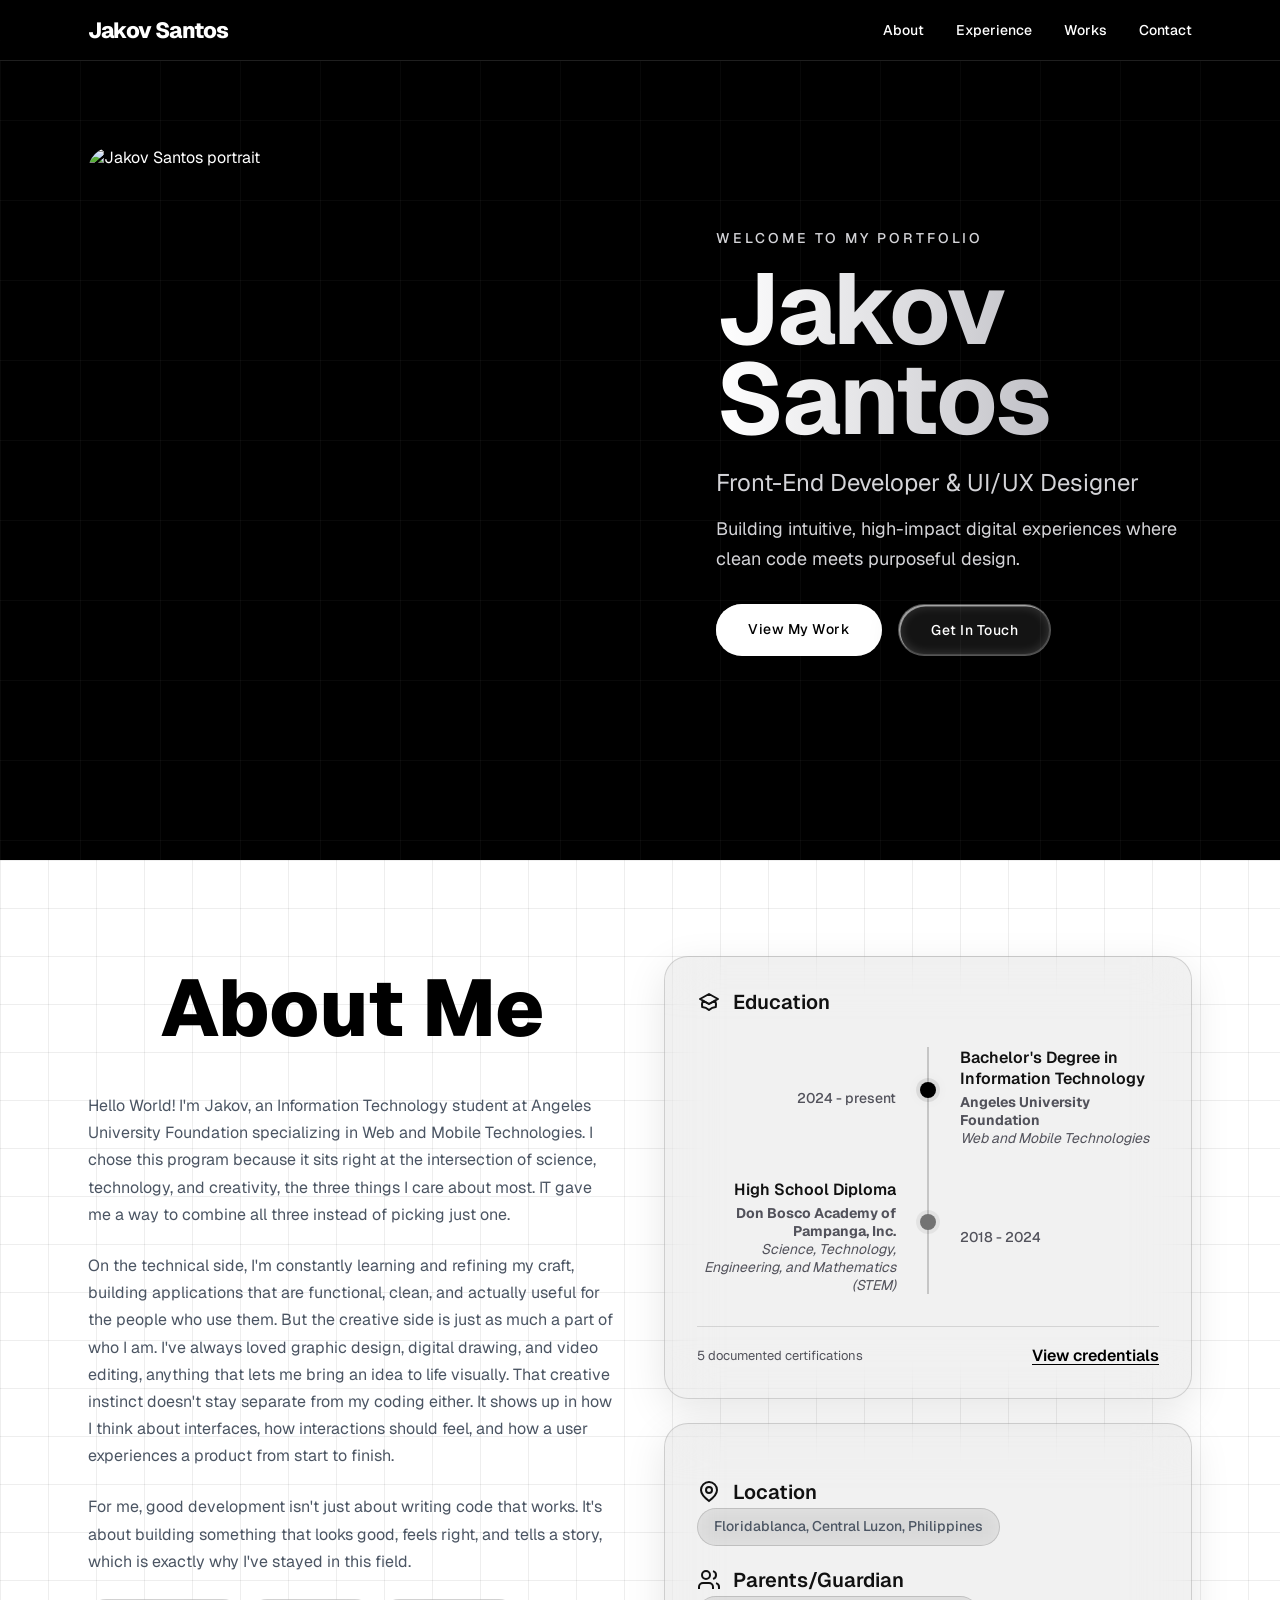
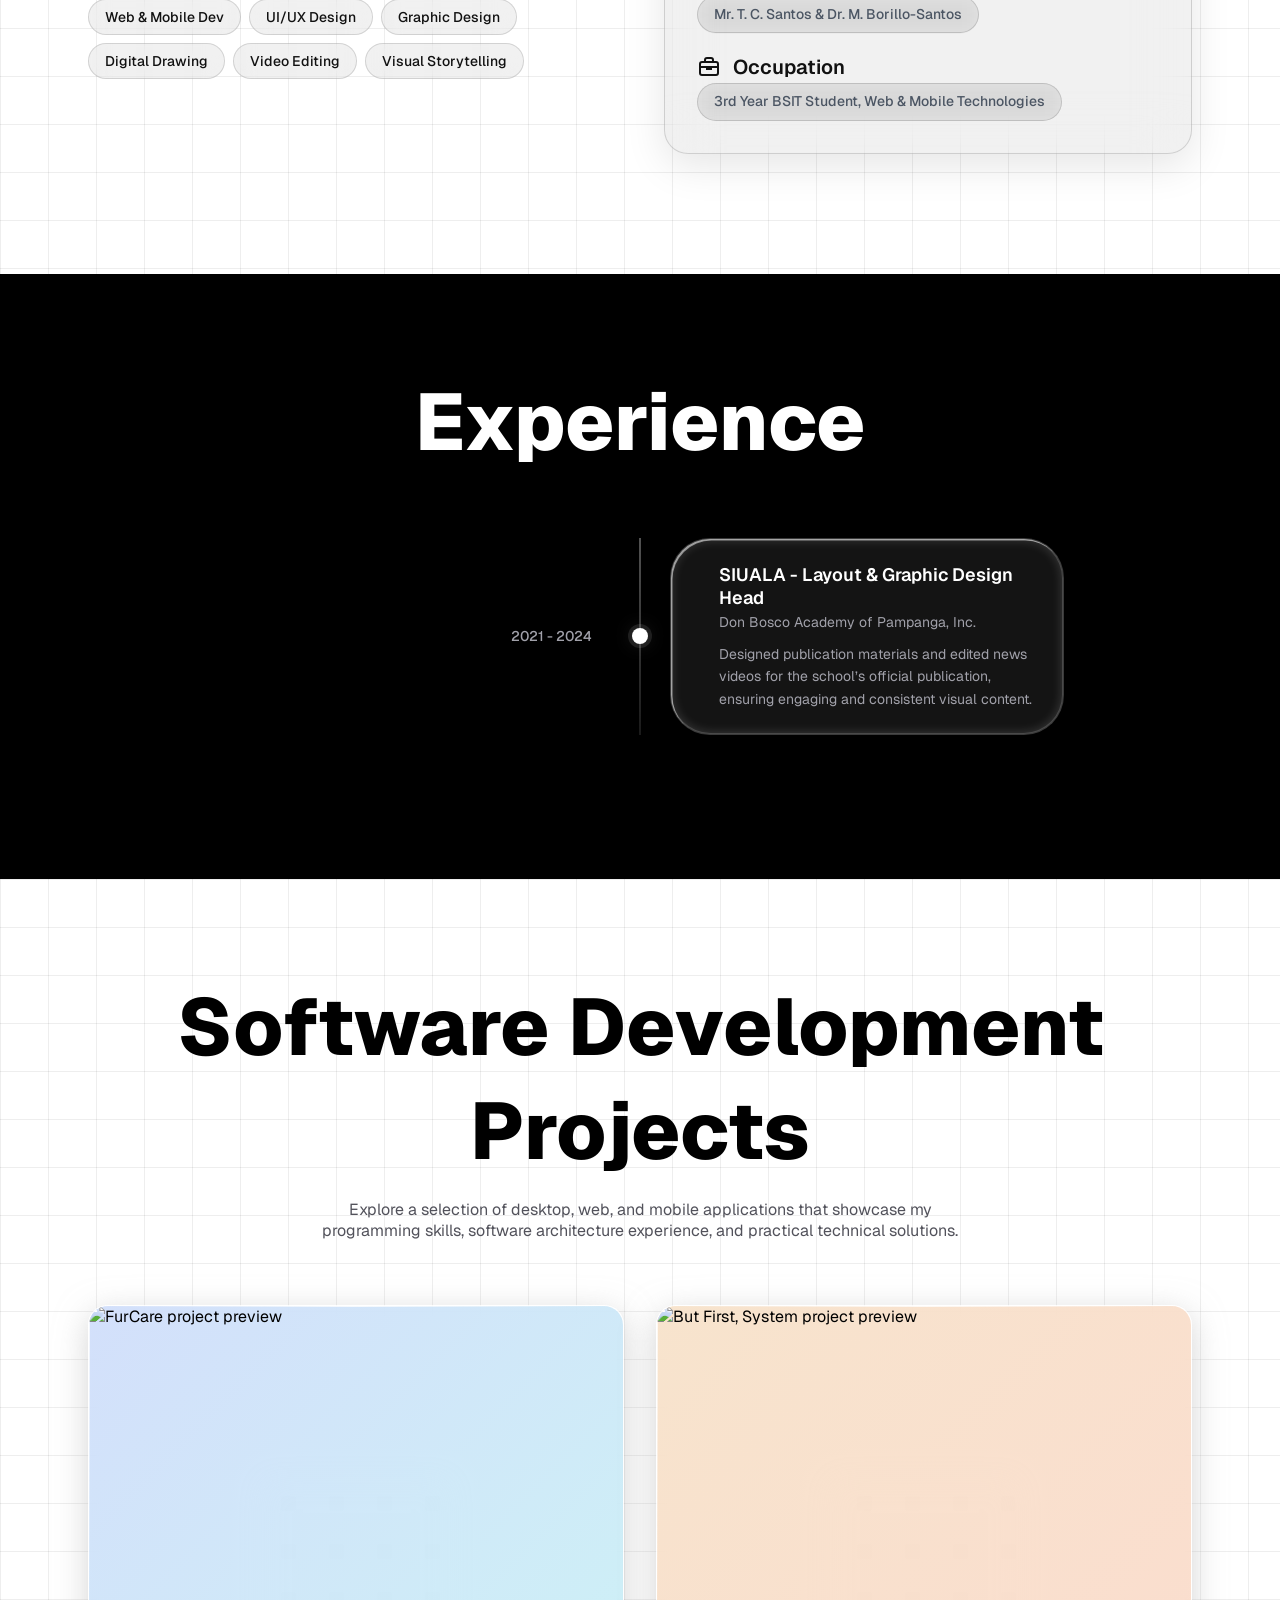
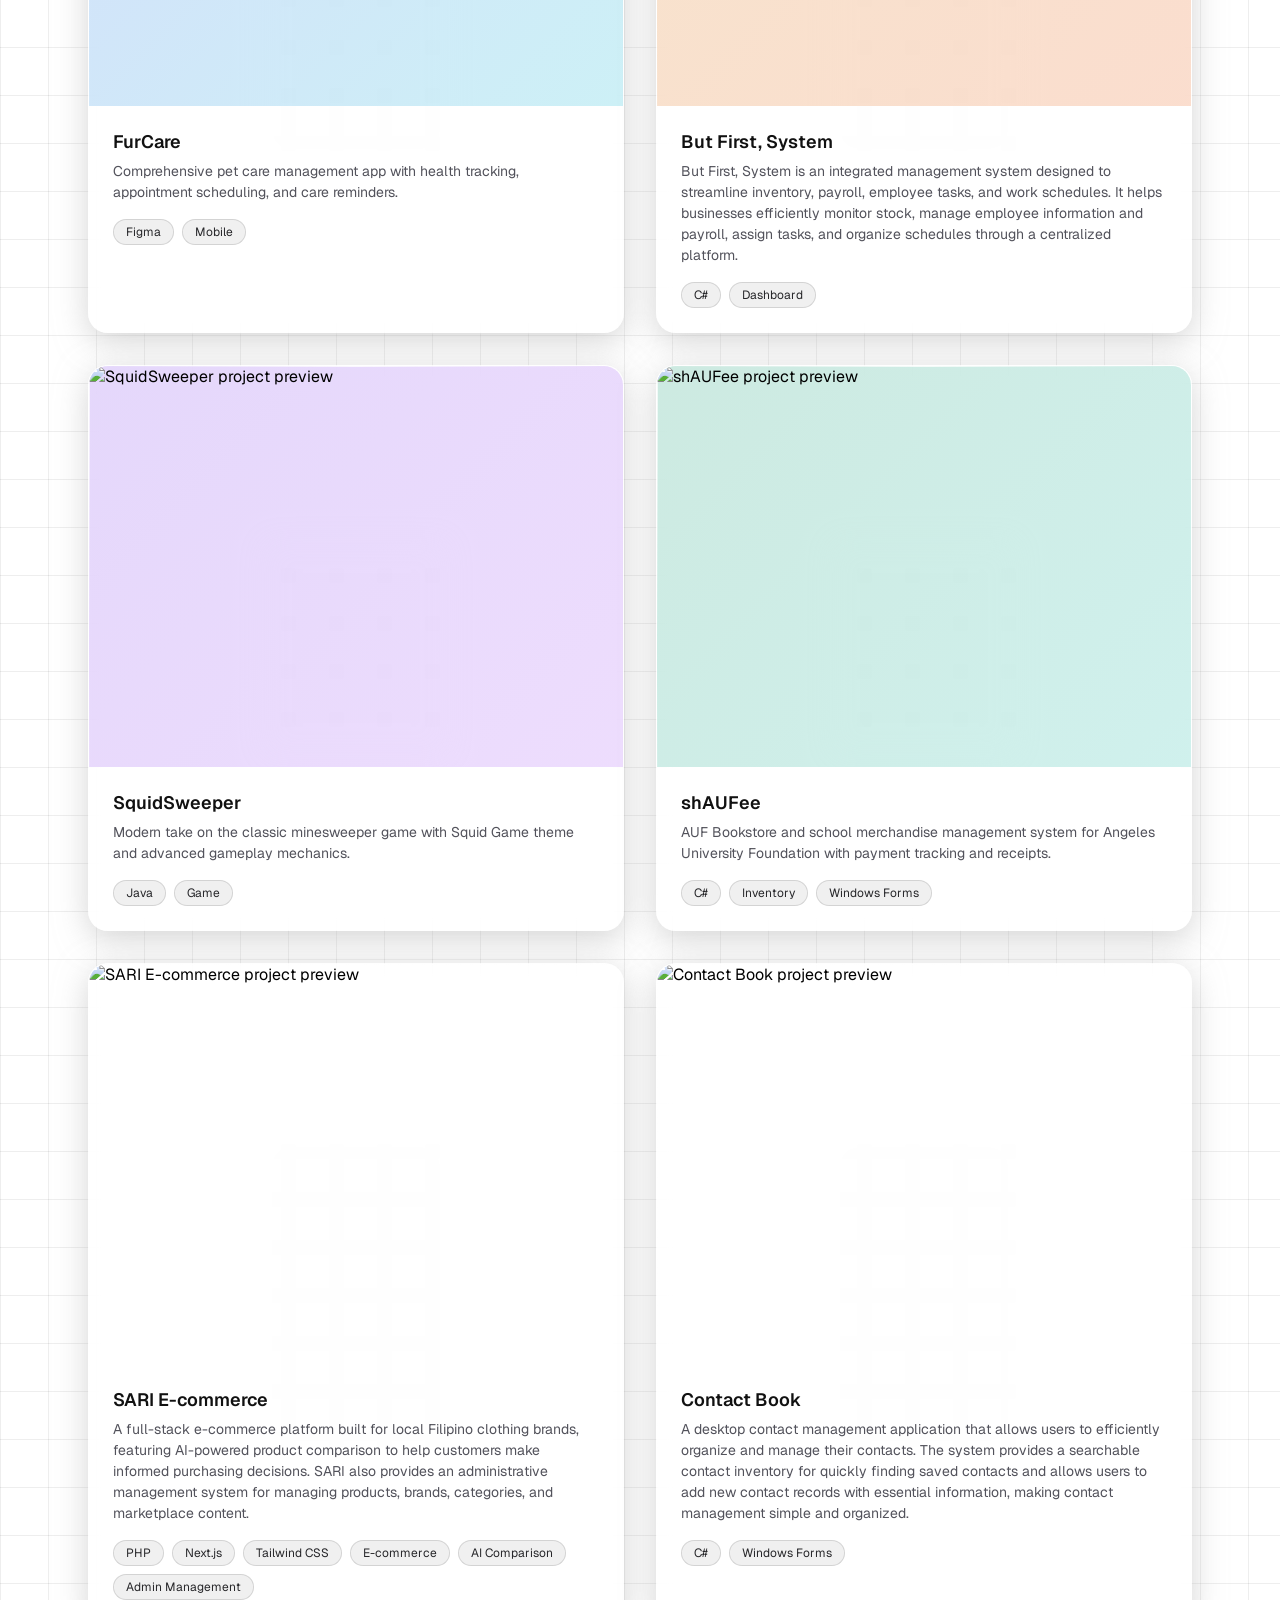
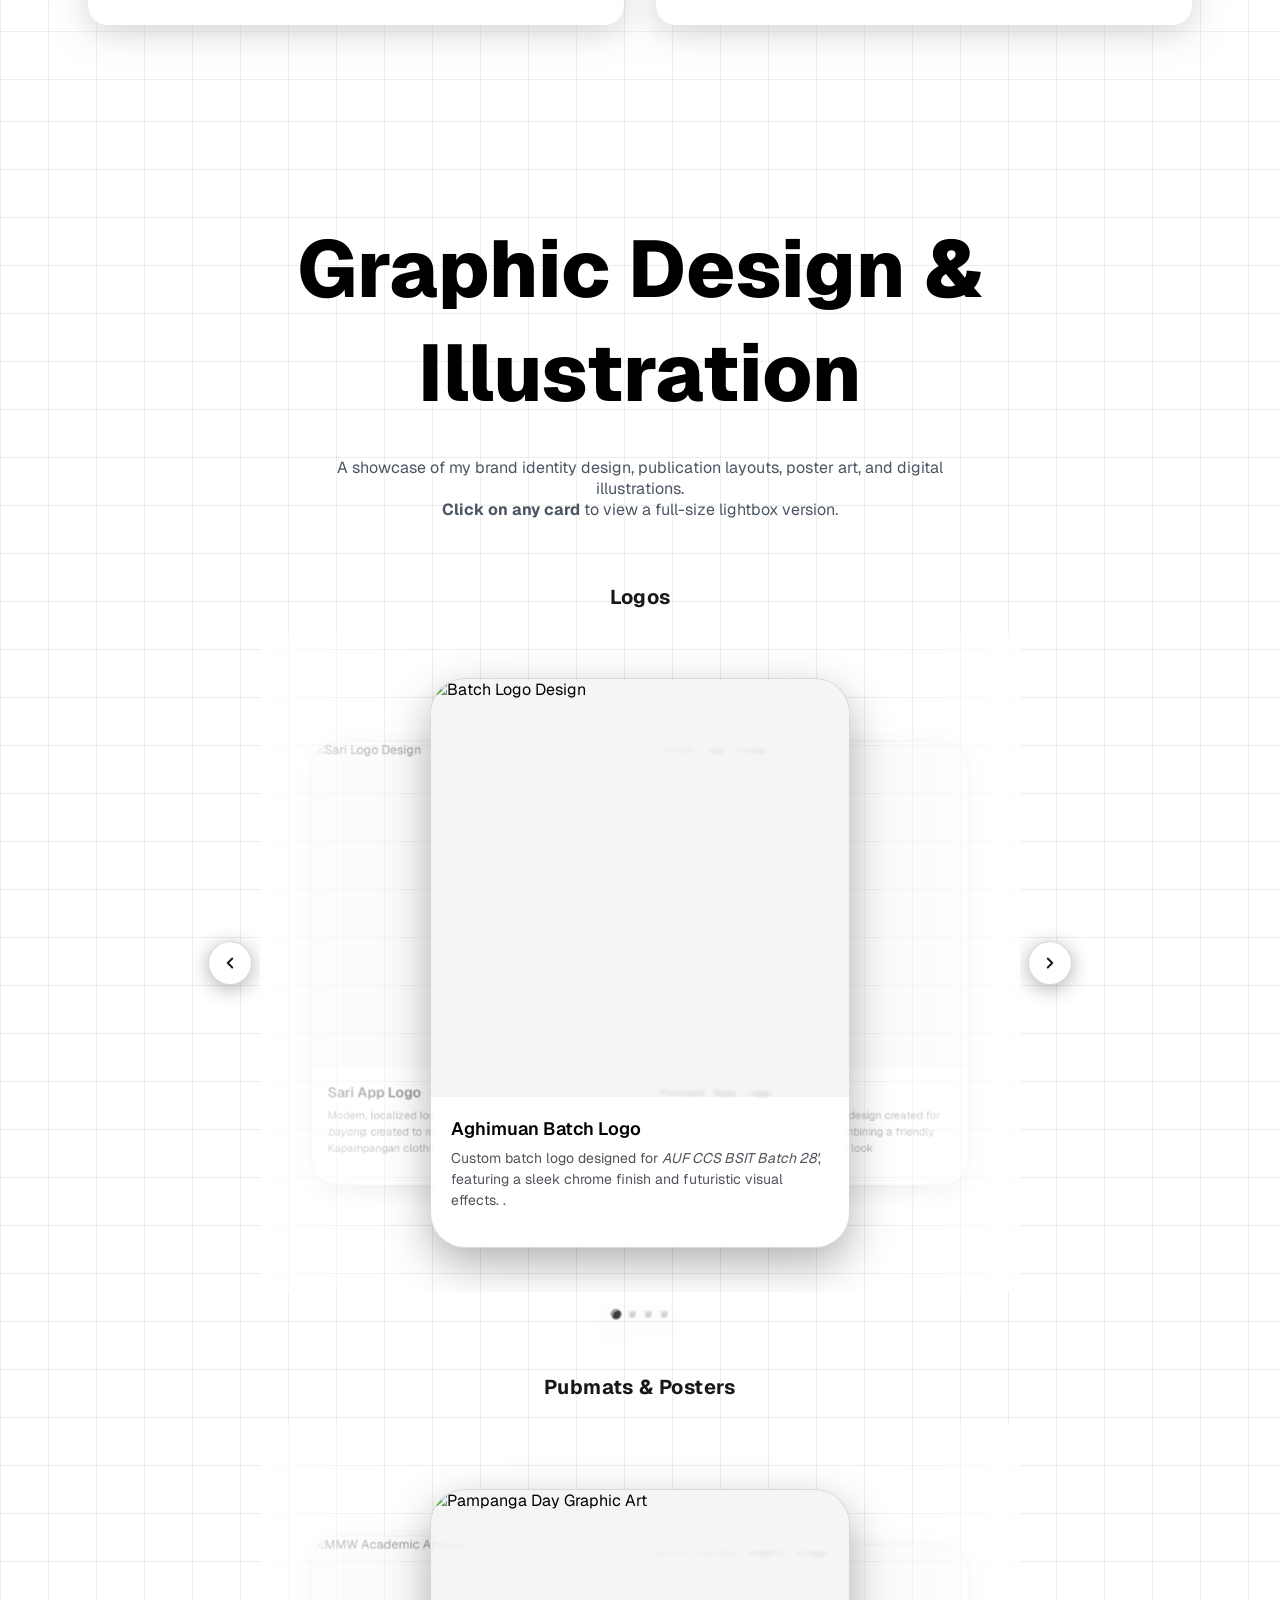
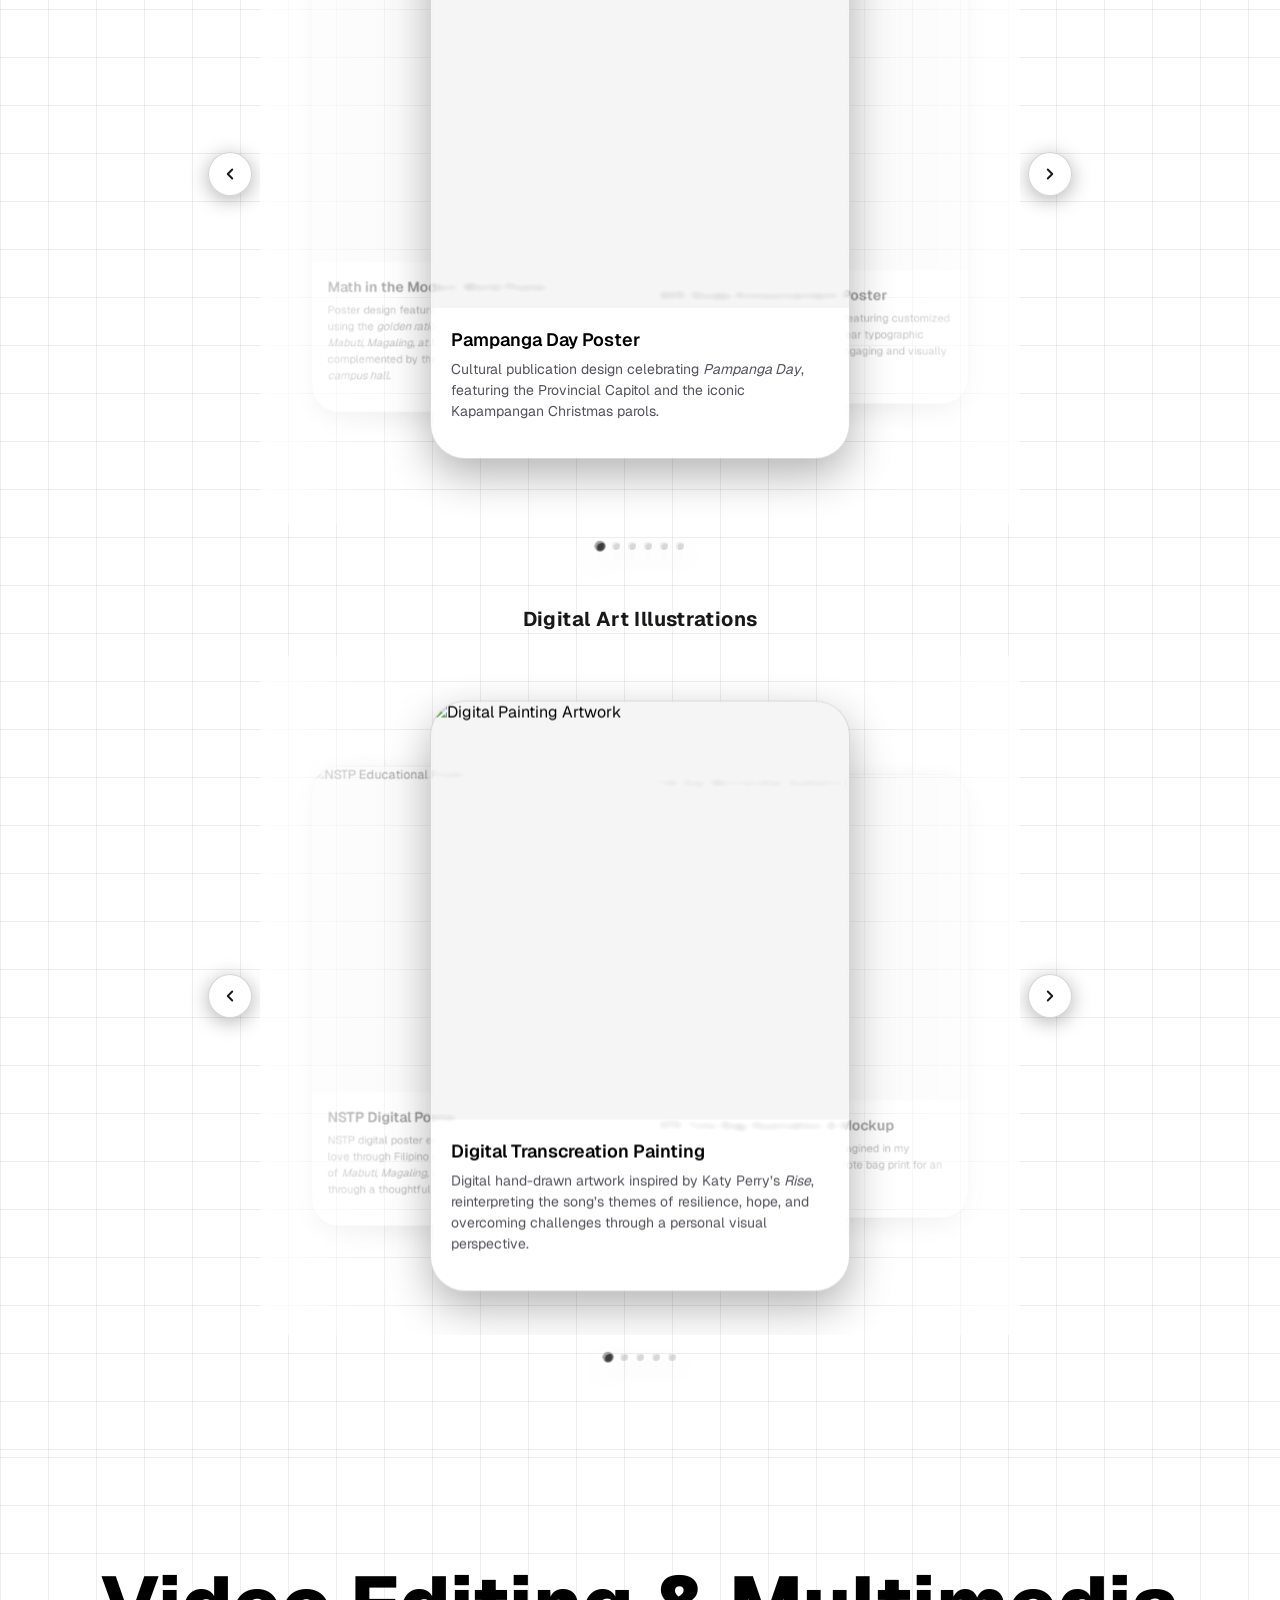
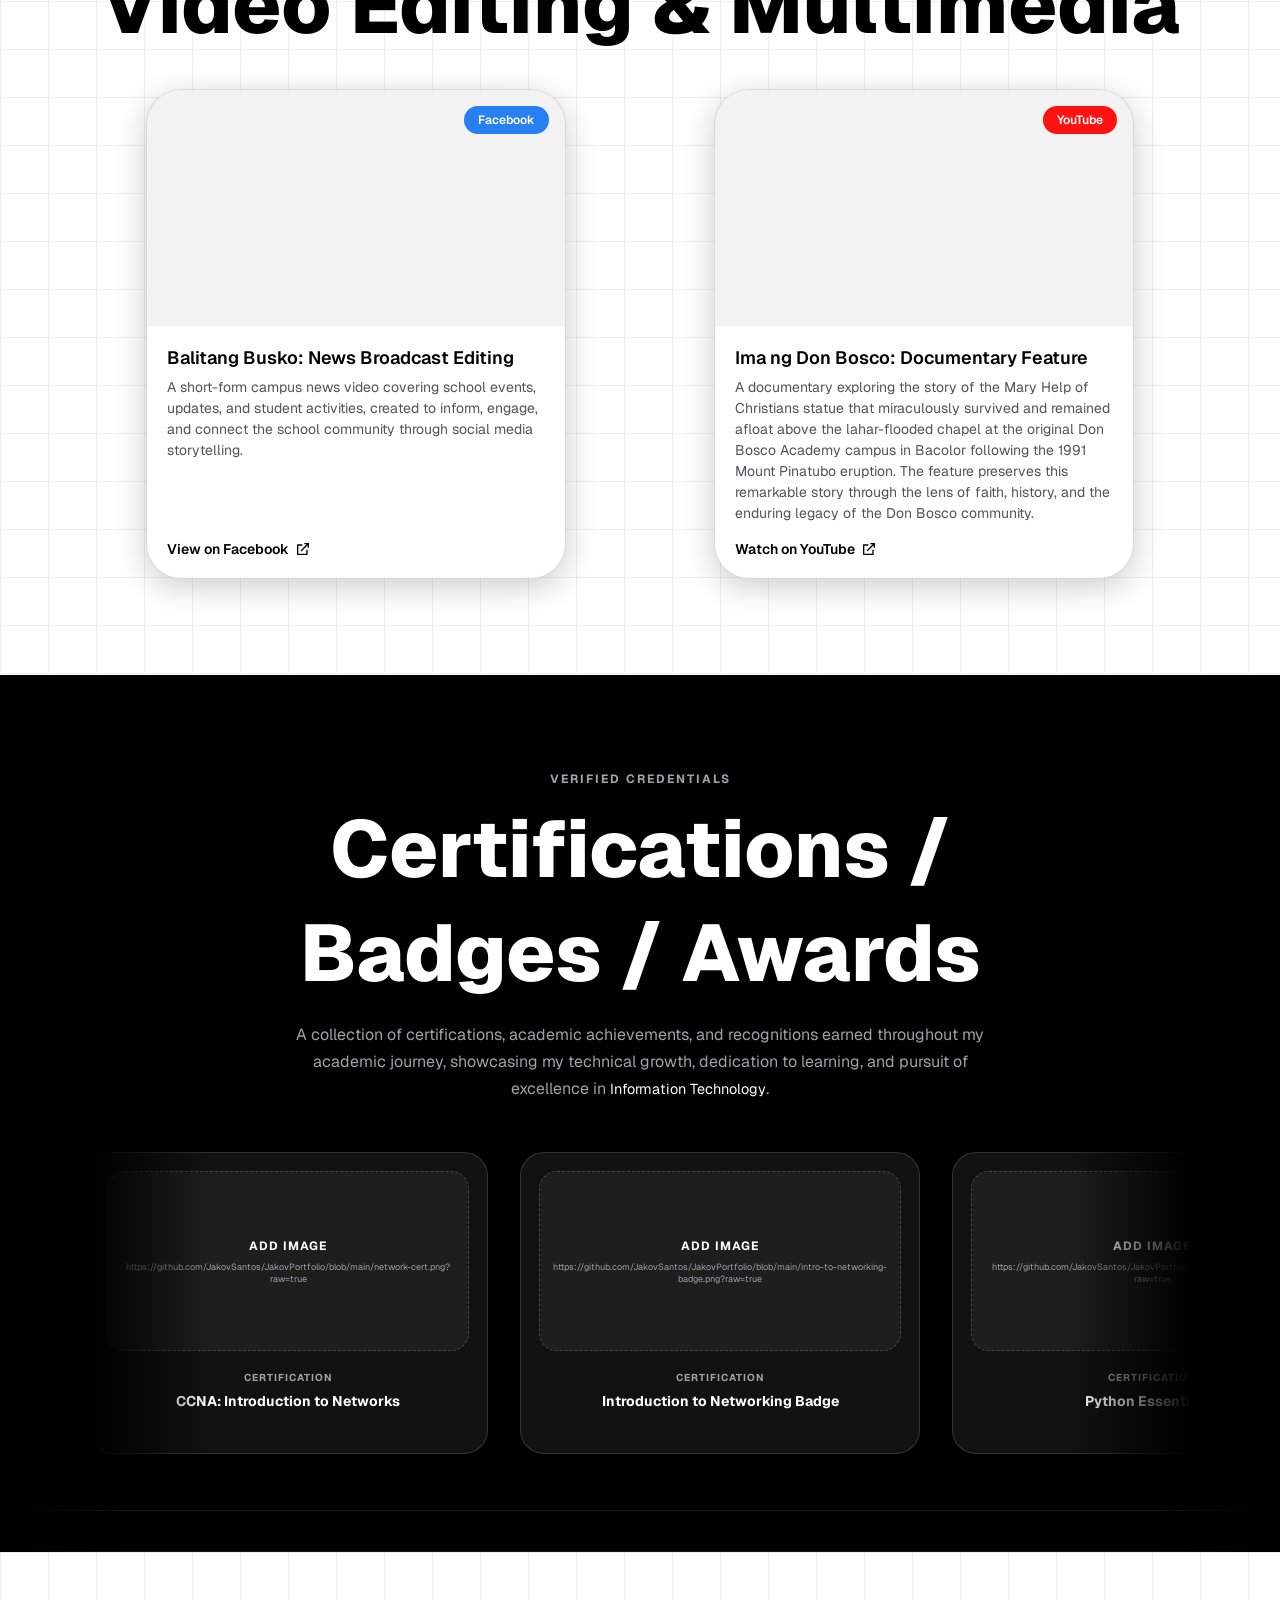
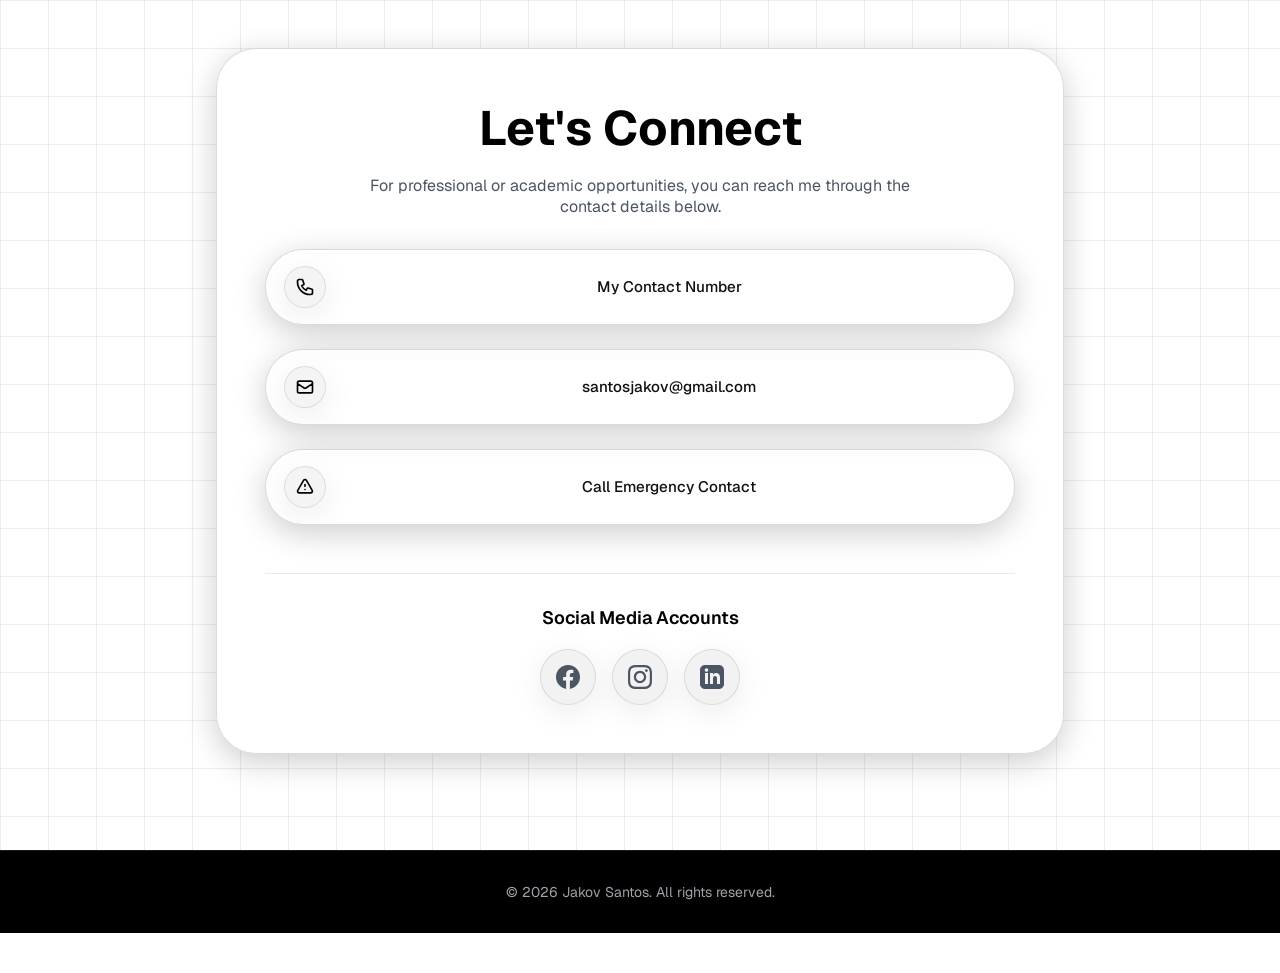
==== index.html @ 98646247 "Update graphic design section description Added a prompt to click on cards for lightbox view." ====
<!doctype html>
<html lang="en">

<head>
  <meta charset="UTF-8" />
  <meta name="viewport" content="width=device-width, initial-scale=1.0" />
  <title>Portfolio - Jakov Santos</title>

  <link rel="icon" type="image/png" href="https://github.com/JakovSantos/JakovPortfolio/blob/main/Logo.png?raw=true" />

  <link href="https://fonts.googleapis.com/css2?family=Geist:wght@300;400;500;600;700&display=swap" rel="stylesheet" />
  <style>
    * {
      margin: 0;
      padding: 0;
      box-sizing: border-box;
      font-family:
        "Geist",
        -apple-system,
        BlinkMacSystemFont,
        "Segoe UI",
        sans-serif;
    }

    html {
      scroll-behavior: smooth;
    }

    body {
      overflow-x: hidden;
    }

    /* Utility Classes */
    .container {
      max-width: 1152px;
      margin: 0 auto;
      padding: 0 24px;
    }

    .container-small {
      max-width: 896px;
      margin: 0 auto;
      padding: 0 24px;
    }

    /* Grid Texture */
    .grid-texture-light {
      background-image:
        linear-gradient(rgba(0, 0, 0, 0.02) 1px, transparent 1px),
        linear-gradient(90deg, rgba(0, 0, 0, 0.14) 1px, transparent 1px);
      background-size: 80px 80px;
    }

    /* Glass Effects */
    .glass-card-light-strong {
      background: linear-gradient(135deg,
          rgba(255, 255, 255, 0.6) 0%,
          rgba(255, 255, 255, 0.3) 100%);
      backdrop-filter: blur(25px);
      border: 1px solid rgba(0, 0, 0, 0.15);
      box-shadow: 0 12px 40px rgba(0, 0, 0, 0.12);
      transition: all 0.4s cubic-bezier(0.4, 0, 0.2, 1);
    }

    .glass-card-light-strong:hover {
      background: linear-gradient(135deg,
          rgba(255, 255, 255, 0.8) 0%,
          rgba(255, 255, 255, 0.5) 100%);
      border-color: rgba(0, 0, 0, 0.2);
      box-shadow:
        0 16px 56px rgba(0, 0, 0, 0.15),
        0 0 0 1px rgba(255, 255, 255, 0.5) inset;
      transform: translateY(-2px);
    }

    .glass-card-dark-strong {
      background: linear-gradient(135deg,
          rgba(255, 255, 255, 0.15) 0%,
          rgba(255, 255, 255, 0.08) 100%);
      backdrop-filter: blur(25px);
      border: 1px solid rgba(255, 255, 255, 0.2);
      box-shadow: 0 12px 40px rgba(0, 0, 0, 0.5);
      transition: all 0.4s cubic-bezier(0.4, 0, 0.2, 1);
    }

    .glass-card-dark-strong:hover {
      background: linear-gradient(135deg,
          rgba(255, 255, 255, 0.22) 0%,
          rgba(255, 255, 255, 0.12) 100%);
      border-color: rgba(255, 255, 255, 0.3);
      box-shadow:
        0 16px 56px rgba(0, 0, 0, 0.6),
        0 0 0 1px rgba(255, 255, 255, 0.15) inset;
      transform: translateY(-2px);
    }

    .glass-card-dark {
      background: linear-gradient(135deg,
          rgba(255, 255, 255, 0.1) 0%,
          rgba(255, 255, 255, 0.05) 100%);
      backdrop-filter: blur(20px);
      border: 1px solid rgba(255, 255, 255, 0.15);
      box-shadow: 0 8px 32px rgba(0, 0, 0, 0.4);
      transition: all 0.4s cubic-bezier(0.4, 0, 0.2, 1);
    }

    .glass-card-dark:hover {
      background: linear-gradient(135deg,
          rgba(255, 255, 255, 0.18) 0%,
          rgba(255, 255, 255, 0.08) 100%);
      border-color: rgba(255, 255, 255, 0.3);
      box-shadow:
        0 12px 48px rgba(0, 0, 0, 0.5),
        0 0 0 1px rgba(255, 255, 255, 0.1) inset;
      transform: translateY(-2px);
    }

    .glass-card-light {
      background: rgba(0, 0, 0, 0.05);
      backdrop-filter: blur(20px);
      border: 1px solid rgba(0, 0, 0, 0.1);
      box-shadow: 0 8px 32px rgba(0, 0, 0, 0.08);
    }

    /* Navigation */
    nav {
      position: fixed;
      top: 0;
      left: 0;
      right: 0;
      z-index: 50;
      background: rgba(255, 255, 255, 0.85);
      backdrop-filter: blur(20px);
      border-bottom: 1px solid rgba(0, 0, 0, 0.08);
      box-shadow: 0 4px 24px rgba(0, 0, 0, 0.06);
    }

    nav .container {
      display: flex;
      align-items: center;
      justify-content: space-between;
      padding: 16px 24px;
    }

    nav .logo {
      font-size: 22px;
      font-weight: 800;
      letter-spacing: -0.8px;
      color: #000;
      text-decoration: none;
      display: flex;
      align-items: center;
      gap: 8px;
    }

    nav .desktop-menu {
      display: flex;
      gap: 32px;
      align-items: center;
    }

    nav .nav-link {
      font-size: 14px;
      font-weight: 500;
      color: #4b5563;
      text-decoration: none;
      position: relative;
      transition: color 0.3s ease;
    }

    nav .nav-link:hover {
      color: #000;
    }

    nav .nav-link::after {
      content: "";
      position: absolute;
      bottom: -4px;
      left: 0;
      width: 0;
      height: 2px;
      background: currentColor;
      transition: width 0.3s ease;
    }

    nav .nav-link:hover::after {
      width: 100%;
    }

    .mobile-menu-btn {
      display: none;
      background: transparent;
      border: none;
      padding: 8px;
      cursor: pointer;
      border-radius: 8px;
      transition: background 0.3s;
      box-shadow: none;
    }

    .mobile-menu-btn:hover {
      background: transparent;
    }

    .mobile-menu {
      display: none;
      position: fixed;
      inset: 0;
      z-index: 40;
    }

    .mobile-menu.active {
      display: block;
    }

    .mobile-menu-overlay {
      position: absolute;
      inset: 0;
      background: rgba(255, 255, 255, 0.6);
      backdrop-filter: blur(4px);
    }

    .mobile-menu-content {
      position: absolute;
      top: 64px;
      right: 16px;
      width: 192px;
      padding: 16px;
      border-radius: 16px;
    }

    .mobile-menu-content a {
      display: block;
      padding: 8px 16px;
      border-radius: 8px;
      text-decoration: none;
      font-size: 14px;
      font-weight: 500;
      color: #000;
      transition: background 0.3s;
    }

    .mobile-menu-content a:hover {
      background: rgba(0, 0, 0, 0.1);
    }

    /* Hero Section */
    #hero {
      min-height: 100vh;
      display: flex;
      align-items: center;
      margin-top: -40px;
      justify-content: center;
      padding: 80px 24px 96px;
      background: #fff;
      position: relative;
      overflow: hidden;
    }

    .hero-content {
      display: grid;
      grid-template-columns: 1fr 1fr;
      gap: 48px;
      align-items: center;
      width: 100%;
    }

    .hero-image {
      position: relative;
      aspect-ratio: 4/4;
      width: 580px;
      height: 720px;
      max-width: 680px;
      margin: 0 auto 0px;
      margin-top: 60px;
      margin-bottom: -150px;
      display: flex;
      align-items: center;
      justify-content: center;
      transition:
        transform 0.5s cubic-bezier(0.4, 0, 0.2, 1),
        filter 0.5s ease-out;
      overflow: hidden;
    }

    .hero-image:hover {
      transform: scale(1.03);
      filter: drop-shadow(0 15px 15px rgba(0, 0, 0, 0.3));
    }

    .hero-image svg {
      width: 128px;
      height: 128px;
      color: rgba(0, 0, 0, 0.2);
      stroke-width: 1.5;
    }

    .hero-text {
      text-align: left;
      margin-top: 80px;
    }

    .hero-text .welcome {
      font-size: 14px;
      font-weight: 500;
      color: #6b7280;
      text-transform: uppercase;
      letter-spacing: 3px;
      margin-bottom: 16px;
      opacity: 0;
      animation: fadeInUp 0.8s ease-out 0s forwards;
    }

    .hero-text h1 {
      font-size: 100px;
      font-weight: 700;
      line-height: 0.9;
      letter-spacing: -2px;
      margin-bottom: 24px;
      background: linear-gradient(to right, #000, #4b5563, #6b7280);
      -webkit-background-clip: text;
      -webkit-text-fill-color: transparent;
      background-clip: text;
      opacity: 0;
      animation: fadeInUp 0.8s ease-out 0.1s forwards;
    }

    .hero-text .subtitle {
      font-size: 24px;
      color: #4b5563;
      margin-bottom: 16px;
      opacity: 0;
      animation: fadeInUp 0.8s ease-out 0.2s forwards;
    }

    .hero-text .tagline {
      font-size: 18px;
      color: #6b7280;
      margin-bottom: 30px;
      line-height: 30px;
      opacity: 0;
      animation: fadeInUp 0.8s ease-out 0.3s forwards;
    }

    .hero-buttons {
      display: flex;
      gap: 16px;
      opacity: 0;
      animation: fadeInUp 0.8s ease-out 0.4s forwards;
    }

    .btn-primary-light {
      padding: 16px 32px;
      border-radius: 9999px;
      font-weight: 500;
      font-size: 14px;
      letter-spacing: 0.5px;
      text-decoration: none;
      text-align: center;
      background: linear-gradient(135deg, #000 0%, #1a1a1a 100%);
      color: #fff;
      transition: all 0.3s cubic-bezier(0.4, 0, 0.2, 1);
      border: none;
      cursor: pointer;
      display: inline-block;
    }

    .btn-primary-light:hover {
      transform: translateY(-2px);
      box-shadow: 0 8px 8px rgba(0, 0, 0, 0.05);
    }

    .btn-secondary-light {
      padding: 16px 32px;
      border-radius: 9999px;
      font-weight: 500;
      font-size: 14px;
      letter-spacing: 0.5px;
      text-decoration: none;
      text-align: center;
      background: rgba(0, 0, 0, 0.05);
      backdrop-filter: blur(10px);
      border: 1px solid rgba(0, 0, 0, 0.15);
      color: #000;
      transition: all 0.3s cubic-bezier(0.4, 0, 0.2, 1);
      cursor: pointer;
      display: inline-block;
    }

    .btn-secondary-light:hover {
      background: rgba(0, 0, 0, 0.08);
      box-shadow: 0 8px 8px rgba(0, 0, 0, 0.05);
      transform: translateY(-2px);
    }

    @keyframes fadeInUp {
      from {
        opacity: 0;
        transform: translateY(30px);
      }

      to {
        opacity: 1;
        transform: translateY(0);
      }
    }

    /* About Section */
    #about {
      padding: 96px 24px;
      background: #000;
      color: #fff;
      position: relative;
      overflow: hidden;
    }

    .about-grid {
      display: grid;
      grid-template-columns: 1fr 1fr;
      gap: 48px;
      align-items: start;
    }

    .section-title {
      font-size: 80px;
      text-align: center;
      font-weight: 800;
      margin-bottom: 32px;
    }

    .about-text p {
      color: #d1d5db;
      line-height: 1.7;
      margin-bottom: 24px;
    }

    .skills {
      display: flex;
      flex-wrap: wrap;
      gap: 8px;
      margin-bottom: 40px;
    }

    .skill-tag {
      padding: 8px 16px;
      border-radius: 9999px;
      font-size: 14px;
      font-weight: 500;
      background: rgba(255, 255, 255, 0.08);
      backdrop-filter: blur(10px);
      border: 1px solid rgba(255, 255, 255, 0.15);
      color: #f3f4f6;
      transition: all 0.3s ease;
    }

    .skill-tag:hover {
      background: rgba(255, 255, 255, 0.12);
      transform: translateY(-2px);
    }

    .personal-info {
      margin-top: 24px;
    }

    .info-section {
      margin-bottom: 22px;
      display: block;
    }

    .info-section:last-child {
      margin-bottom: 0;
    }

    .info-section h3 {
      font-size: 18px;
      font-weight: 600;
      margin: 0 0 4px 0 !important;
      padding: 0;
      display: flex;
      align-items: center;
      gap: 8px;
      line-height: 1.2;
    }

    .info-section h3 svg {
      width: 20px;
      height: 20px;
    }

    .info-item {
      padding: 8px 16px;
      border-radius: 9999px;
      font-size: 14px;
      margin: 0 !important;
      max-width: 100%;
      overflow-wrap: anywhere;
      word-break: break-word;
      font-weight: 500;
      background: rgba(255, 255, 255, 0.08);
      backdrop-filter: blur(10px);
      border: 1px solid rgba(255, 255, 255, 0.15);
      color: #f3f4f6;
      display: inline-block;
      line-height: 1.4;
      transition: all 0.3s ease;
    }

    .info-item:hover {
      background: rgba(255, 255, 255, 0.12);
      transform: translateY(-2px);
    }

    .info-section p {
      color: #9ca3af;
      line-height: 1.7;
    }

    .hobbies-list {
      list-style: none;
    }

    .hobbies-list li {
      display: flex;
      align-items: flex-start;
      gap: 12px;
      color: #9ca3af;
      margin-bottom: 8px;
    }

    .hobbies-list svg {
      width: 24px;
      height: 24px;
      color: #fff;
      flex-shrink: 0;
      margin-top: 2px;
    }

    .education-card {
      border-radius: 24px;
      padding: 32px;
      margin-bottom: 24px;
    }

    .education-card h3 {
      font-size: 20px;
      font-weight: 600;
      margin-bottom: 32px;
      display: flex;
      align-items: center;
      gap: 12px;
    }

    .education-card h3 svg {
      width: 24px;
      height: 24px;
    }

    .timeline {
      position: relative;
      margin-bottom: 32px;
    }

    .timeline::before {
      content: "";
      position: absolute;
      left: 50%;
      top: 0;
      bottom: 0;
      width: 2px;
      background: rgba(255, 255, 255, 0.2);
      transform: translateX(-50%);
    }

    .timeline-item {
      display: flex;
      align-items: center;
      margin-bottom: 32px;
      position: relative;
    }

    .timeline-left {
      width: 50%;
      padding-right: 32px;
      text-align: right;
    }

    .timeline-right {
      width: 50%;
      padding-left: 32px;
    }

    .timeline-dot {
      position: absolute;
      left: 50%;
      width: 16px;
      height: 16px;
      border-radius: 50%;
      transform: translateX(-50%);
      background: #fff;
      box-shadow:
        0 0 0 4px rgba(255, 255, 255, 0.1),
        0 0 20px rgba(255, 255, 255, 0.15);
    }

    .timeline-dot.inactive {
      background: #6b7280;
      box-shadow: 0 0 0 4px rgba(255, 255, 255, 0.08);
    }

    .timeline-year,
    .timeline-year-left {
      font-size: 14px;
      font-weight: 500;
      color: #9ca3af;
    }

    .timeline-title {
      font-weight: 600;
      color: #fff;
      margin-bottom: 4px;
    }

    .timeline-institution {
      font-size: 14px;
      color: #9ca3af;
    }

    .certifications {
      padding-top: 24px;
      border-top: 1px solid rgba(255, 255, 255, 0.1);
    }

    .certifications h4 {
      font-size: 18px;
      font-weight: 600;
      margin-bottom: 16px;
      display: flex;
      align-items: center;
      gap: 8px;
    }

    .certifications h4 svg {
      width: 20px;
      height: 20px;
    }

    .cert-grid {
      display: grid;
      grid-template-columns: 1fr 1fr;
      gap: 12px;
    }

    .cert-card {
      background: rgba(255, 255, 255, 0.05);
      border: 1px solid rgba(255, 255, 255, 0.1);
      border-radius: 12px;
      padding: 16px;
      display: flex;
      flex-direction: column;
      align-items: center;
      justify-content: center;
      transition: all 0.3s;
      cursor: pointer;
      transition:
        transform 0.3s cubic-bezier(0.22, 1, 0.36, 1),
        box-shadow 0.3s ease,
        background 0.3s ease;
    }

    .cert-card:hover {
      background: rgba(255, 255, 255, 0.1);
      transform: scale(1.15);
    }

    .cert-card:hover {
      transform: translateY(-6px);
    }

    .cert-icon {
      width: 48px;
      height: 48px;
      border-radius: 8px;
      display: flex;
      align-items: center;
      justify-content: center;
      margin-bottom: 8px;
      transition: transform 0.3s;
    }

    .cert-card:hover .cert-icon {
      transform: scale(1.07);
    }

    .cert-icon.google {
      background: #fff;
    }

    .cert-icon.adobe {
      background: #dc2626;
    }

    .cert-icon.scrum {
      background: #fff;
    }

    .cert-icon.aws {
      background: #1a1a1a;
    }

    .cert-icon svg {
      width: 32px;
      height: 32px;
    }

    .cert-card p {
      font-size: 12px;
      color: #d1d5db;
      text-align: center;
      font-weight: 500;
    }

    /* Experience Section */
    #experience {
      padding: 96px 24px;
      background: #fff;
      position: relative;
      overflow: hidden;
    }

    #experience .section-title {
      text-align: center;
      color: #000;
      margin-bottom: 64px;
    }

    .experience-timeline {
      position: relative;
    }

    .experience-timeline::before {
      content: "";
      position: absolute;
      left: 50%;
      top: 0;
      bottom: 0;
      width: 2px;
      background: linear-gradient(180deg,
          rgba(0, 0, 0, 0.3) 0%,
          rgba(0, 0, 0, 0.1) 100%);
      transform: translateX(-50%);
    }

    .experience-item {
      position: relative;
      margin-bottom: 48px;
      display: grid;
      grid-template-columns: 1fr 1fr;
      gap: 0;
      align-items: center;
    }

    .experience-dot {
      position: absolute;
      left: 50%;
      width: 16px;
      height: 16px;
      border-radius: 50%;
      background: #000;
      box-shadow:
        0 0 0 4px rgba(0, 0, 0, 0.1),
        0 0 20px rgba(0, 0, 0, 0.15);
      transform: translateX(-50%);
      z-index: 1;
    }

    .experience-dot.inactive {
      background: #6b7280;
      box-shadow: 0 0 0 4px rgba(0, 0, 0, 0.08);
    }

    .experience-year,
    .experience-year-right {
      font-size: 14px;
      font-weight: 500;
      margin-left: 30px;
      color: #6b7280;
    }

    .experience-card {
      border-radius: 16px;
      padding: 24px;
    }

    .experience-card h3 {
      font-size: 18px;
      font-weight: 600;
      color: #000;
      margin-bottom: 4px;
    }

    .experience-card .company {
      font-size: 14px;
      color: #6b7280;
      margin-bottom: 12px;
    }

    .experience-card .description {
      font-size: 14px;
      color: #4b5563;
      line-height: 1.6;
    }

    /* Left aligned items */
    .experience-item.left .experience-year {
      text-align: right;
      padding-right: 48px;
    }

    .experience-item.left .experience-card {
      padding-left: 48px;
      margin-left: 30px;
    }

    /* Right aligned items */
    .experience-item.right .experience-card {
      grid-column: 1;
      padding-right: 48px;
      text-align: right;
      margin-right: 30px;
    }

    .experience-item.right .experience-year {
      grid-column: 2;
      text-align: left;
      padding-left: 48px;
    }

    /* Work Section */
    #work {
      padding: 96px 24px;
      background: #000;
      position: relative;
      overflow: hidden;
    }

    #work .section-title {
      text-align: center;
      margin-bottom: 16px;
    }

    #work .section-description {
      text-align: center;
      color: #9ca3af;
      margin-bottom: 64px;
      max-width: 672px;
      margin-left: auto;
      margin-right: auto;
    }

    .projects-grid {
      display: grid;
      grid-template-columns: repeat(2, 1fr);
      gap: 32px;
    }

    .project-card {
      border-radius: 24px;
      overflow: hidden;
      cursor: pointer;
      transition: all 0.4s cubic-bezier(0.4, 0, 0.2, 1);
    }

    .project-card:hover {
      transform: translateY(-8px);
    }

    .project-card:hover .project-overlay {
      opacity: 1;
    }

    .project-image {
      aspect-ratio: 4/3;
      position: relative;
      display: flex;
      align-items: center;
      justify-content: center;
    }

    .project-image.blue {
      background: linear-gradient(135deg,
          rgba(37, 99, 235, 0.2),
          rgba(6, 182, 212, 0.2));
    }

    .project-image.orange {
      background: linear-gradient(135deg,
          rgba(217, 119, 6, 0.2),
          rgba(234, 88, 12, 0.2));
    }

    .project-image.purple {
      background: linear-gradient(135deg,
          rgba(124, 58, 237, 0.2),
          rgba(168, 85, 247, 0.2));
    }

    .project-image.green {
      background: linear-gradient(135deg,
          rgba(5, 150, 105, 0.2),
          rgba(20, 184, 166, 0.2));
    }

    .project-image svg {
      width: 80px;
      height: 80px;
      color: rgba(255, 255, 255, 0.4);
      stroke-width: 1.5;
    }

    .project-overlay {
      position: absolute;
      inset: 0;
      background: linear-gradient(180deg,
          transparent 0%,
          rgba(0, 0, 0, 0.9) 100%);
      display: flex;
      align-items: flex-end;
      padding: 24px;
      opacity: 0;
      transition: opacity 0.4s ease;
    }

    .project-overlay p {
      color: #fff;
      font-size: 14px;
      font-weight: 500;
    }

    .project-info {
      padding: 24px;
    }

    .project-info h3 {
      font-size: 18px;
      font-weight: 600;
      color: #fff;
      margin-bottom: 8px;
    }

    .project-info .description {
      font-size: 14px;
      color: #9ca3af;
      margin-bottom: 16px;
      line-height: 1.5;
    }

    .project-tags {
      display: flex;
      gap: 8px;
      flex-wrap: wrap;
    }

    .tag {
      font-size: 12px;
      padding: 4px 12px;
      background: rgba(255, 255, 255, 0.1);
      border-radius: 9999px;
      border: 1px solid rgba(255, 255, 255, 0.1);
      color: #d1d5db;
    }

    /* Creative Sections Layout */
    #graphic-design,
    #video-editing {
      padding: 96px 24px;
      position: relative;
      overflow: hidden;
    }

    #graphic-design .section-description {
      text-align: center;
      color: #4b5563;
      max-width: 672px;
      margin: 0 auto 64px;
    }

    .creative-grid {
      display: grid;
      grid-template-columns: repeat(3, 1fr);
      gap: 28px;
    }

    .creative-card {
      border-radius: 20px;
      overflow: hidden;
      transition: all 0.4s cubic-bezier(0.4, 0, 0.2, 1);
      display: flex;
      flex-direction: column;
    }

    .creative-card:hover {
      transform: translateY(-6px) scale(1.01);
    }

    .creative-image-wrap {
      aspect-ratio: 1/1;
      width: 100%;
      overflow: hidden;
      position: relative;
      background: rgba(0, 0, 0, 0.04);
      display: flex;
      align-items: center;
      justify-content: center;
    }

    .creative-image-wrap img {
      width: 100%;
      height: 100%;
      object-fit: cover;
      transition: transform 0.5s cubic-bezier(0.4, 0, 0.2, 1);
    }

    .creative-card:hover .creative-image-wrap img {
      transform: scale(1.05);
    }

    .creative-card-info {
      padding: 20px;
      display: flex;
      flex-direction: column;
      flex-grow: 1;
    }

    .creative-card-info h3 {
      font-size: 18px;
      font-weight: 600;
      margin-bottom: 8px;
    }

    .creative-card-info p {
      font-size: 14px;
      color: #52525b;
      line-height: 1.5;
      margin-bottom: 16px;
    }

    .creative-link {
      margin-top: auto;
      display: inline-flex;
      align-items: center;
      gap: 6px;
      font-size: 14px;
      font-weight: 600;
      text-decoration: none;
      color: #000;
      transition: opacity 0.2s;
    }

    .creative-link:hover {
      opacity: 0.7;
    }

    .video-grid {
      display: grid;
      grid-template-columns: repeat(2, 1fr);
      gap: 32px;
    }

    .video-card {
      border-radius: 24px;
      overflow: hidden;
      transition: all 0.4s cubic-bezier(0.4, 0, 0.2, 1);
      display: flex;
      flex-direction: column;
    }

    .video-card:hover {
      transform: translateY(-6px);
    }

    .video-thumb {
      aspect-ratio: 16/9;
      width: 100%;
      position: relative;
      overflow: hidden;
      background: rgba(0, 0, 0, 0.05);
      display: flex;
      align-items: center;
      justify-content: center;
    }

    .video-thumb img,
    .video-thumb iframe {
      width: 100%;
      height: 100%;
      object-fit: cover;
      position: absolute;
      inset: 0;
      border: none;
      display: block;
    }

    .platform-badge {
      position: absolute;
      top: 16px;
      right: 16px;
      padding: 6px 14px;
      border-radius: 9999px;
      font-size: 12px;
      font-weight: 600;
      background: rgba(0, 0, 0, 0.75);
      color: #fff;
      backdrop-filter: blur(8px);
      z-index: 2;
      pointer-events: none;
    }

    .platform-badge.facebook {
      background: rgba(24, 119, 242, 0.92);
    }

    .platform-badge.youtube {
      background: rgba(255, 0, 0, 0.92);
    }

    /* Glass card style for the Works media cards (graphic design + video editing) */
    .creative-card.glass-card-light-strong,
    .video-card.glass-card-light-strong {
      width: 100%;
      max-width: 420px;
      min-height: 280px;
      height: auto;
      margin: 0 auto;
      border-radius: 35px;
      background: rgba(255, 255, 255, 0.12);
      backdrop-filter: blur(1.5px) url(#lg-filter) blur(3px) saturate(1.5) brightness(1.1);
      -webkit-backdrop-filter: blur(12px) saturate(1.8) brightness(1.15) contrast(1.05);
      box-shadow:
        inset 0 0 0 1px rgba(255, 255, 255, 0.15),
        inset 1.5px 1.5px 0 rgba(255, 255, 255, 0.5),
        inset 0 0 12px rgba(255, 255, 255, 0.2),
        0 8px 32px rgba(0, 0, 0, 0.2);
    }

    .creative-card.glass-card-light-strong:hover,
    .video-card.glass-card-light-strong:hover {
      background: rgba(255, 255, 255, 0.12);
      backdrop-filter: blur(1.5px) url(#lg-filter) blur(3px) saturate(1.5) brightness(1.1);
      -webkit-backdrop-filter: blur(12px) saturate(1.8) brightness(1.15) contrast(1.05);
      box-shadow:
        inset 0 0 0 1px rgba(255, 255, 255, 0.15),
        inset 1.5px 1.5px 0 rgba(255, 255, 255, 0.5),
        inset 0 0 12px rgba(255, 255, 255, 0.2),
        0 8px 32px rgba(0, 0, 0, 0.2);
    }

    @media (max-width: 480px) {

      .creative-card.glass-card-light-strong,
      .video-card.glass-card-light-strong {
        min-height: 0;
        border-radius: 24px;
      }
    }

    /* Contact Section */
    #contact {
      padding: 96px 24px;
      background: #fff;
      position: relative;
      overflow: hidden;
    }

    .contact-card {
      border-radius: 24px;
      padding: 48px;
      text-align: center;
    }

    .contact-card h2 {
      font-size: 48px;
      font-weight: 700;
      color: #000;
      margin-bottom: 16px;
    }

    .contact-card>p {
      color: #6b7280;
      margin-bottom: 32px;
      max-width: 576px;
      margin-left: auto;
      margin-right: auto;
    }

    .contact-methods {
      display: flex;
      gap: 24px;
      justify-content: center;
      align-items: center;
      margin-bottom: 48px;
      flex-wrap: wrap;
    }

    .contact-method {
      display: flex;
      align-items: center;
      gap: 12px;
      color: #4b5563;
      text-decoration: none;
      border: 1px solid rgba(0, 0, 0, 0.15);
      transition: color 0.3s, transform 0.3s cubic-bezier(0.4, 0, 0.2, 1), box-shadow 0.3s;
    }

    .contact-method:hover {
      color: #000;
      transform: translateY(-2px);
      box-shadow: 0 8px 8px rgba(0, 0, 0, 0.05);
    }

    .contact-icon {
      width: 48px;
      height: 48px;
      border-radius: 50%;
      display: flex;
      align-items: center;
      justify-content: center;
    }

    .contact-icon svg {
      width: 20px;
      height: 20px;
    }

    .contact-method span {
      font-weight: 500;
    }

    .social-area {
      margin-top: 36px;
      padding-top: 32px;
      border-top: 1px solid rgba(0, 0, 0, 0.08);
    }

    .social-area h3 {
      font-size: 18px;
      font-weight: 600;
      margin-bottom: 20px;
      color: #000;
    }

    .social-links {
      display: flex;
      justify-content: center;
      gap: 16px;
      flex-wrap: wrap;
    }

    .social-link {
      width: 56px;
      height: 56px;
      border-radius: 50%;
      display: flex;
      align-items: center;
      justify-content: center;
      transition: all 0.3s ease;
      text-decoration: none;
    }

    .social-link:hover {
      transform: translateY(-3px);
      background: rgba(0, 0, 0, 0.08);
      border-color: rgba(0, 0, 0, 0.2);
    }

    .social-link svg {
      width: 24px;
      height: 24px;
      fill: #4b5563;
    }

    /* Footer */
    footer {
      padding: 32px 24px;
      background: #fff;
      border-top: 1px solid rgba(0, 0, 0, 0.1);
    }

    footer .container {
      display: flex;
      justify-content: center;
      align-items: center;
      flex-wrap: wrap;
      gap: 16px;
    }

    footer p {
      color: #6b7280;
      font-size: 14px;
    }

    footer p:last-child {
      color: #9ca3af;
    }

    /* Responsive Design */
    @media (max-width: 1024px) {
      .hero-text h1 {
        font-size: 92px;
        margin-bottom: 15px;
      }

      .contact-methods {
        flex-direction: column;
        align-items: flex-start;
        margin-left: auto;
        margin-right: auto;
        width: fit-content;
      }

      .contact-method span {
        font-size: 13px;
      }

      .contact-icon {
        width: 40px;
        height: 40px;
      }

      .contact-icon svg {
        width: 18px;
        height: 18px;
      }

      .section-title {
        font-size: 64px;
      }

      .contact-card h2 {
        font-size: 40px;
      }

      .projects-grid {
        grid-template-columns: 1fr;
        gap: 24px;
      }

      .creative-grid {
        grid-template-columns: repeat(2, 1fr);
      }
    }

    @media (max-width: 768px) {
      nav .desktop-menu {
        display: none;
      }

      .mobile-menu-btn {
        display: block;
      }

      .hero-content {
        display: flex;
        flex-direction: column;
        padding-bottom: 54px;
        gap: 24px;
      }

      .hero-text {
        order: 1;
      }

      .hero-image {
        order: 1;
        margin-bottom: -60%;
        width: 100%;
        max-width: 320px;
        height: auto;
        aspect-ratio: 4/4;
      }

      .hero-text h1 {
        font-size: 48px;
      }

      .hero-text .subtitle {
        font-size: 20px;
      }

      .hero-text .tagline {
        font-size: 16px;
      }

      .hero-buttons {
        flex-direction: column;
        width: 100%;
      }

      .hero-buttons a {
        width: 100%;
        text-align: center;
      }

      .section-title {
        font-size: 48px;
      }

      .about-grid {
        grid-template-columns: 1fr;
        gap: 32px;
      }

      /* Experience Timeline Mobile */
      .experience-timeline::before {
        left: 8px;
        transform: none;
      }

      .experience-item {
        grid-template-columns: 1fr;
        gap: 12px;
      }

      .experience-dot {
        left: 2px;
        transform: none;
      }

      .experience-year,
      .experience-year-right {
        text-align: left !important;
        padding-left: 0px !important;
        padding-right: 0 !important;
        margin-bottom: 0;
        grid-column: 1;
        margin-left: 30px;
        order: 1;
      }

      .experience-item.left .experience-year,
      .experience-item.right .experience-year {
        text-align: left !important;
        padding-left: 0px !important;
        padding-right: 0 !important;
        margin-left: 30px;
        order: 1;
      }

      .experience-card {
        padding: 20px !important;
        text-align: left !important;
        grid-column: 1;
        order: 2;
        margin-left: 12px;
        width: 100%;
      }

      .experience-item.left .experience-card,
      .experience-item.right .experience-card {
        padding: 20px !important;
        text-align: left !important;
        order: 2;
        margin-left: 30px;
        width: 100%;
      }

      /* Education Timeline Mobile */
      .timeline::before {
        left: 8px;
        transform: none;
      }

      .timeline-item {
        display: block;
      }

      .timeline-left,
      .timeline-right {
        width: 100%;
        text-align: left;
        padding-left: 32px;
        padding-right: 0;
      }

      .timeline-dot {
        left: 1px;
        transform: none;
      }

      .projects-grid,
      .creative-grid,
      .video-grid {
        grid-template-columns: 1fr;
        gap: 24px;
      }

      .contact-card {
        padding: 32px 24px;
      }

      .contact-card h2 {
        font-size: 32px;
      }

      .contact-methods {
        flex-direction: column;
        gap: 12px;
        align-items: flex-start;
        margin-left: auto;
        margin-right: auto;
        width: fit-content;
      }

      .contact-method span {
        font-size: 12px;
      }

      .contact-icon {
        width: 36px;
        height: 36px;
      }

      .contact-icon svg {
        width: 16px;
        height: 16px;
      }

      footer .container {
        flex-direction: column;
        text-align: center;
      }
    }

    @media (max-width: 480px) {
      .hero-text h1 {
        font-size: 40px;
      }

      .section-title {
        font-size: 36px;
      }

      .btn-primary-light,
      .btn-secondary-light {
        padding: 14px 28px;
        font-size: 13px;
      }

      .contact-card h2 {
        font-size: 28px;
      }

      .cert-grid {
        grid-template-columns: 1fr;
      }
    }

    :root {
      --black: #000;
      --white: #fff;
      --ink: #111;
      --muted-dark: #4b5563;
      --muted-light: #a1a1aa;
      --grid-light: rgba(0, 0, 0, 0.065);
    }

    /* Intentional black/white section flip */
    .section-white {
      background: #fff !important;
      color: #000 !important;
    }

    .section-dark {
      background: #000 !important;
      color: #fff !important;
    }

    .section-white .section-title {
      color: #000 !important;
    }

    .section-dark .section-title {
      color: #fff !important;
    }

    .section-white.grid-texture-light {
      background-color: #fff !important;
      background-image:
        linear-gradient(var(--grid-light) 1px, transparent 1px),
        linear-gradient(90deg, var(--grid-light) 1px, transparent 1px) !important;
      background-size: 48px 48px !important;
    }

    .section-dark.grid-texture-light {
      background-color: #000 !important;
      background-image: none !important;
    }

    /* Hero keeps the original min-height, padding, grid, image dimensions, and font. */
    #hero {
      background-color: #000 !important;
      color: #fff !important;
      background-image:
        linear-gradient(rgba(255, 255, 255, 0.035) 1px, transparent 1px),
        linear-gradient(90deg,
          rgba(255, 255, 255, 0.035) 1px,
          transparent 1px) !important;
      background-size: 80px 80px !important;
    }

    #hero .welcome,
    #hero .subtitle,
    #hero .tagline {
      color: #d4d4d8 !important;
    }

    #hero .hero-text h1 {
      background: linear-gradient(to right,
          #fff,
          #d4d4d8,
          #a1a1aa) !important;
      -webkit-background-clip: text !important;
      background-clip: text !important;
    }

    #hero .btn-primary-light {
      background: #fff !important;
      color: #000 !important;
    }

    #hero .btn-secondary-light {
      background: rgba(255, 255, 255, 0.08) !important;
      border-color: rgba(255, 255, 255, 0.28) !important;
      color: #fff !important;
    }

    /* Navigation follows the flipped palette. */
    nav {
      background: rgba(0, 0, 0, 0.88) !important;
      border-bottom-color: rgba(255, 255, 255, 0.12) !important;
      box-shadow: 0 4px 24px rgba(0, 0, 0, 0.28) !important;
    }

    nav .logo,
    nav .nav-link {
      color: #fff !important;
    }

    nav .nav-link:hover {
      color: #d4d4d8 !important;
    }

    .mobile-menu-overlay {
      background: rgba(0, 0, 0, 0.68) !important;
    }

    .mobile-menu-content {
      background: rgba(20, 20, 20, 0.94) !important;
      border-color: rgba(255, 255, 255, 0.15) !important;
    }

    .mobile-menu-content a {
      color: #fff !important;
    }

    /* White sections */
    #about,
    #work,
    #graphic-design,
    #video-editing,
    #contact {
      background-color: #fff !important;
      color: #000 !important;
    }

    #about .about-text p,
    #contact .contact-card>p {
      color: #4b5563 !important;
    }

    #about .info-section h3,
    #about .info-section p {
      color: #111 !important;
    }

    #about .info-item {
      background: rgba(0, 0, 0, 0.055) !important;
      border-color: rgba(0, 0, 0, 0.14) !important;
      color: #4b5563 !important;
    }

    #about .info-item:hover {
      background: rgba(0, 0, 0, 0.12) !important;
    }

    #about .skill-tag {
      background: rgba(0, 0, 0, 0.055) !important;
      border-color: rgba(0, 0, 0, 0.13) !important;
      color: #111 !important;
    }

    #about .education-card {
      background: rgba(0, 0, 0, 0.055) !important;
      border-color: rgba(0, 0, 0, 0.14) !important;
      box-shadow: 0 12px 40px rgba(0, 0, 0, 0.1) !important;
    }

    #about .education-card h3,
    #about .timeline-title {
      color: #111 !important;
    }

    #about .timeline::before {
      background: rgba(0, 0, 0, 0.18) !important;
    }

    #about .timeline-dot {
      background: #000 !important;
      top: 35px;
      box-shadow:
        0 0 0 4px rgba(0, 0, 0, 0.08),
        0 0 20px rgba(0, 0, 0, 0.1) !important;
    }

    #about .timeline-dot.inactive {
      background: #737373 !important;
      top: 35px;
      box-shadow: 0 0 0 4px rgba(0, 0, 0, 0.06) !important;
    }

    #about .timeline-year,
    #about .timeline-year-left,
    #about .timeline-institution {
      color: #52525b !important;
    }

    .inline-link {
      color: #000;
      font-weight: 600;
      text-decoration: underline;
      text-underline-offset: 3px;
    }

    .credential-summary {
      display: flex;
      justify-content: space-between;
      align-items: center;
      gap: 16px;
      padding-top: 18px;
      border-top: 1px solid rgba(0, 0, 0, 0.12);
    }

    .credential-count {
      color: #52525b;
      font-size: 13px;
    }

    /* Dark experience timeline, retaining the original line/node construction. */
    #experience {
      background: #000 !important;
      color: #fff !important;
    }

    #experience .section-title {
      color: #fff !important;
    }

    #experience .experience-timeline::before {
      background: linear-gradient(180deg,
          rgba(255, 255, 255, 0.32),
          rgba(255, 255, 255, 0.1)) !important;
    }

    #experience .experience-dot {
      background: #fff !important;
      box-shadow:
        0 0 0 4px rgba(255, 255, 255, 0.1),
        0 0 20px rgba(255, 255, 255, 0.15) !important;
    }

    #experience .experience-dot.inactive {
      background: #737373 !important;
    }

    #experience .experience-year,
    #experience .experience-year-right {
      color: #a1a1aa !important;
    }

    #experience .experience-card {
      background: rgba(255, 255, 255, 0.08) !important;
      border: 1px solid rgba(255, 255, 255, 0.16) !important;
      color: #fff !important;
    }

    #experience .experience-card h3 {
      color: #fff !important;
    }

    #experience .experience-card .company,
    #experience .experience-card .description {
      color: #a1a1aa !important;
    }

    /* Project cards use the requested glass foundation. */
    #work .section-description {
      color: #52525b !important;
    }

    #work .projects-grid {
      grid-template-columns: repeat(2, minmax(0, 1fr));
    }

    #work .project-card {
      width: 100%;
      min-width: 0;
      min-height: 360px;
      background: rgba(255, 255, 255, 0.4) !important;
      backdrop-filter: blur(11px);
      -webkit-backdrop-filter: blur(11px);
      border-radius: 20px;
      border: 1px solid rgba(255, 255, 255, 0.3) !important;
      box-shadow:
        0 8px 32px rgba(187, 186, 186, 0.61),
        inset 0 1px 0 rgba(255, 255, 255, 0.5),
        inset 0 -1px 0 rgba(255, 255, 255, 0.1),
        inset 0 0 28px 174px rgba(255, 255, 255, 0.65) !important;
      position: relative;
      overflow: hidden;
    }

    #work .project-card::before {
      content: "";
      position: absolute;
      inset: 0 0 auto;
      height: 1px;
      background: linear-gradient(90deg,
          transparent,
          rgba(255, 255, 255, 0.8),
          transparent);
      z-index: 2;
    }

    #work .project-card::after {
      content: "";
      position: absolute;
      inset: 0 auto 0 0;
      width: 1px;
      background: linear-gradient(180deg,
          rgba(255, 255, 255, 0.8),
          transparent,
          rgba(255, 255, 255, 0.3));
      z-index: 2;
    }

    #work .project-card:hover {
      transform: translateY(-8px);
    }

    #work .project-info {
      color: #111;
    }

    #work .project-info h3 {
      color: #111 !important;
    }

    #work .project-info .description {
      color: #52525b !important;
    }

    #work .tag {
      background: rgba(0, 0, 0, 0.06) !important;
      border-color: rgba(0, 0, 0, 0.12) !important;
      color: #27272a !important;
    }

    .contactbook-project {
      background:
        linear-gradient(135deg,
          rgba(0, 0, 0, 0.04),
          rgba(255, 255, 255, 0.7)),
        repeating-linear-gradient(45deg,
          rgba(0, 0, 0, 0.04) 0 1px,
          transparent 1px 10px) !important;
    }

    .project-placeholder-content {
      display: flex;
      flex-direction: column;
      gap: 10px;
      align-items: center;
      justify-content: center;
      padding: 24px;
      text-align: center;
      color: #52525b;
    }

    .placeholder-label {
      font-size: 11px;
      font-weight: 700;
      letter-spacing: 1.5px;
    }

    .project-placeholder-content strong {
      max-width: 100%;
      overflow-wrap: anywhere;
      font-size: 12px;
    }

    /* Credentials */
    .credentials-section {
      padding: 96px 24px 0;
      overflow: hidden;
    }

    .credentials-heading {
      max-width: 760px;
      margin: 0 auto 18px;
      text-align: center;
    }

    .credentials-heading .section-title {
      margin-bottom: 16px;
    }

    .eyebrow {
      margin-bottom: 10px;
      color: #a1a1aa;
      font-size: 12px;
      font-weight: 700;
      letter-spacing: 2px;
      text-transform: uppercase;
    }

    .credentials-heading .section-description {
      max-width: 700px;
      margin: 0 auto;
      color: #a1a1aa;
      line-height: 1.7;
    }

    .credentials-heading code {
      color: #fff;
      font-size: 0.9em;
    }

    .credential-grid {
      position: relative;
      overflow: hidden;
      padding: 16px 0;
    }

    .credential-grid::before,
    .credential-grid::after {
      content: "";
      position: absolute;
      top: 0;
      bottom: 0;
      width: 120px;
      pointer-events: none;
      z-index: 1;
    }

    .credential-grid::before {
      left: 0;
      background: linear-gradient(to right,
          rgba(0, 0, 0, 1),
          rgba(0, 0, 0, 0));
    }

    .credential-grid::after {
      right: 0;
      background: linear-gradient(to left,
          rgba(0, 0, 0, 1),
          rgba(0, 0, 0, 0));
    }

    .credential-row {
      display: flex;
      padding-top: 16px;
      gap: 32px;
      width: max-content;
      animation: credentialRowLeft 120s linear infinite;
      will-change: transform;
    }

    .credential-row .credential-card {
      flex: 0 0 400px;
      width: 300px;
    }

    @keyframes credentialRowLeft {
      from {
        transform: translateX(0);
      }

      to {
        transform: translateX(calc(-50% - 32px));
      }
    }

    @keyframes credentialRowRight {
      from {
        transform: translateX(0);
      }

      to {
        transform: translateX(calc(50% + 28px));
      }
    }

    .credential-card {
      min-width: 0;
      background: rgba(255, 255, 255, 0.07);
      backdrop-filter: blur(11px);
      -webkit-backdrop-filter: blur(11px);
      border: 1px solid rgba(255, 255, 255, 0.15);
      border-radius: 24px;
      padding: 18px;
      overflow: hidden;
      transition:
        transform 0.3s ease-out,
        box-shadow 0.3s ease-out;
    }

    .credential-card:hover {
      transform: translateY(-10px);
      box-shadow: 0 20px 50px rgba(0, 0, 0, 0.18);
    }

    .credential-image-wrap {
      position: relative;
      display: grid;
      place-items: center;
      min-height: 180px;
      border-radius: 18px;
      overflow: hidden;
      background: rgba(255, 255, 255, 0.05);
      border: 1px dashed rgba(255, 255, 255, 0.18);
    }

    .credential-image-wrap img {
      width: 100%;
      height: auto;
      max-height: 100%;
      object-fit: contain;
      border-radius: 20px;
      padding: 10px;
    }

    .credential-placeholder {
      position: absolute;
      inset: 0;
      display: flex;
      flex-direction: column;
      align-items: center;
      justify-content: center;
      gap: 7px;
      padding: 12px;
      text-align: center;
      color: #a1a1aa;
    }

    .credential-placeholder span {
      color: #fff;
      font-size: 12px;
      font-weight: 700;
      text-transform: uppercase;
      letter-spacing: 1px;
    }

    .credential-placeholder small {
      max-width: 100%;
      overflow-wrap: anywhere;
      font-size: 9px;
    }

    .credential-card:not(.image-missing) .credential-placeholder {
      display: none;
    }

    .credential-copy {
      padding: 14px 4px 4px;
      text-align: center;
    }

    .credential-copy>span {
      color: #a1a1aa;
      font-size: 10px;
      font-weight: 700;
      letter-spacing: 1px;
      text-transform: uppercase;
    }

    .credential-copy h3 {
      margin-top: 6px;
      color: #fff;
      text-align: center;
      font-size: 14px;
      line-height: 1.4;
    }

    .credential-marquee {
      width: 100vw;
      margin: 64px 0 0;
      padding: 20px 5px;
      overflow: hidden;
      border-top: 1px solid rgba(255, 255, 255, 0.08);
      border-bottom: 1px solid rgba(255, 255, 255, 0.08);
    }

    .marquee-track {
      display: flex;
      width: max-content;
      height: 600%;
      gap: 18px;
      animation: credentialMarquee 20s linear infinite;
    }

    .marquee-item {
      width: 300px;
      height: 245px;
      flex: 0 0 180px;
      display: grid;
      place-items: center;
      overflow: hidden;
      border-radius: 14px;
      background: rgba(255, 255, 255, 0.06);
      border: 1px solid rgba(255, 255, 255, 0.12);
    }

    .marquee-item img {
      width: 200%;
      height: 500px;
      max-height: 200%;
      padding: 9px;
      border-radius: 18px;
      object-fit: contain;
    }

    .credential-marquee:hover .marquee-track {
      animation-play-state: paused;
    }

    @keyframes credentialMarquee {
      from {
        transform: translateX(0);
      }

      to {
        transform: translateX(calc(-50% - 9px));
      }
    }

    @media (prefers-reduced-motion: reduce) {
      .marquee-track {
        animation: none;
      }
    }

    /* Contact */
    #contact .contact-card {
      background: rgba(255, 255, 255, 0.52) !important;
      border-color: rgba(0, 0, 0, 0.14) !important;
    }

    #contact .contact-card h2 {
      color: #000 !important;
    }

    #contact .contact-method {
      color: #111 !important;
    }

    #contact .contact-icon {
      color: #000 !important;
      background: rgba(0, 0, 0, 0.045) !important;
      border-color: rgba(0, 0, 0, 0.1) !important;
    }

    /* Footer */
    footer {
      background: #000 !important;
      color: #a1a1aa !important;
      border-top-color: rgba(255, 255, 255, 0.1) !important;
    }

    footer p {
      color: #a1a1aa !important;
    }

    @media (max-width: 900px) {
      .credential-grid {
        grid-template-columns: repeat(2, minmax(0, 1fr));
      }
    }

    @media (max-width: 768px) {
      #work .projects-grid {
        grid-template-columns: 1fr;
      }

      .credential-grid {
        grid-template-columns: 1fr;
      }

      .credentials-section {
        padding-top: 72px;
      }

      .marquee-track {
        gap: 12px;
      }

      .marquee-item {
        width: 150px;
        height: 92px;
        flex-basis: 150px;
      }

      .credential-summary {
        align-items: flex-start;
        flex-direction: column;
      }

      .credential-row {
        margin: 0 auto;
      }

      .credential-row .credential-card {
        flex: 0 0 260px;
        width: 260px;
      }

      .credential-card {
        max-width: 260px;
        margin: 0 auto;
      }
    }

    @media (max-width: 480px) {
      .credential-card {
        padding: 10px;
        max-width: 240px;
      }

      .credential-row {
        justify-content: center;
      }

      .credential-row .credential-card {
        flex: 0 0 240px;
        width: 240px;
      }

      .credential-image-wrap,
      .credential-image-wrap img {
        height: 130px;
        min-height: 130px;
      }

      .credential-grid {
        display: flex;
        justify-content: center;
        padding: 0 16px;
      }

      .marquee-item {
        width: 130px;
        height: 80px;
        flex-basis: 130px;
      }
    }

    /* v2 liquid glass and credential marquee */
    .project-image {
      aspect-ratio: 4/3;
      overflow: hidden;
    }

    .project-image img {
      width: 100%;
      height: 100%;
      object-fit: cover;
      display: block;
    }

    .glass-card,
    .project-card,
    .creative-card,
    .video-card,
    .cert-card,
    .badge-card,
    .contact-card,
    .contact-method,
    .experience-card,
    .btn-primary-light,
    .btn-secondary-light,
    button {
      border-radius: 40px;
      background: rgba(255, 255, 255, 0.07);
      backdrop-filter: blur(2.5px) url(#lg-filter) blur(5px) saturate(1.5) brightness(1.1);
      -webkit-backdrop-filter: blur(20px) saturate(1.8) brightness(1.15) contrast(1.05);
      box-shadow:
        inset 0 0 0 1px rgba(255, 255, 255, 0.15),
        inset 1.5px 1.5px 0 rgba(255, 255, 255, 0.5),
        inset 0 0 12px rgba(255, 255, 255, 0.2),
        0 8px 32px rgba(0, 0, 0, 0.2);
    }


    .project-card:hover,
    .creative-card:hover,
    .video-card:hover,
    .cert-card:hover,
    .badge-card:hover,
    .contact-card:hover,
    .experience-card:hover,
    .btn-primary-light:hover,
    .btn-secondary-light:hover,
    button:hover {
      background: rgba(255, 255, 255, 0.07);
      backdrop-filter: blur(2.5px) url(#lg-filter) blur(5px) saturate(1.5) brightness(1.1);
      -webkit-backdrop-filter: blur(20px) saturate(1.8) brightness(1.15) contrast(1.05);
      box-shadow:
        inset 0 0 0 1px rgba(255, 255, 255, 0.15),
        inset 1.5px 1.5px 0 rgba(255, 255, 255, 0.5),
        inset 0 0 12px rgba(255, 255, 255, 0.2),
        0 8px 32px rgba(0, 0, 0, 0.2);
    }

    .credential-placeholder-grid {
      display: grid;
      grid-template-columns: repeat(auto-fit, minmax(220px, 1fr));
      gap: 1.5rem;
      margin-top: 2rem;
    }

    .credential-image-placeholder {
      aspect-ratio: 4/3;
      min-height: 180px;
      display: flex;
      flex-direction: column;
      align-items: center;
      justify-content: center;
      gap: 0.45rem;
      padding: 1rem;
      border: 1px dashed rgba(255, 255, 255, 0.35);
      border-radius: 28px;
      background: rgba(0, 0, 0, 0.06);
      text-align: center;
    }

    .credential-image-placeholder small {
      opacity: 0.65;
    }

    .credential-marquee {
      overflow: hidden;
      width: 100%;
      margin-top: 2.5rem;
      mask-image: linear-gradient(to right,
          transparent,
          #000 8%,
          #000 92%,
          transparent);
      -webkit-mask-image: linear-gradient(to right,
          transparent,
          #000 8%,
          #000 92%,
          transparent);
    }

    .credential-track {
      display: flex;
      width: max-content;
      gap: 1.25rem;
      will-change: transform;
    }

    .credential-track.forward {
      animation: credential-forward 32s linear infinite;
    }

    .credential-track.reverse {
      animation: credential-reverse 36s linear infinite;
    }

    .credential-marquee:hover .credential-track {
      animation-play-state: paused;
    }

    .credential-marquee-placeholder {
      width: clamp(180px, 24vw, 300px);
      aspect-ratio: 4/3;
      flex: 0 0 auto;
      display: grid;
      place-items: center;
      padding: 1rem;
      border: 1px dashed rgba(255, 255, 255, 0.35);
      border-radius: 28px;
      background: rgba(0, 0, 0, 0.06);
      text-align: center;
      opacity: 0.75;
    }

    @keyframes credential-forward {
      from {
        transform: translate3d(0, 0, 0);
      }

      to {
        transform: translate3d(-50%, 0, 0);
      }
    }

    @keyframes credential-reverse {
      from {
        transform: translate3d(-50%, 0, 0);
      }

      to {
        transform: translate3d(0, 0, 0);
      }
    }

    @media (prefers-reduced-motion: reduce) {

      .credential-track.forward,
      .credential-track.reverse {
        animation: none;
        transform: none;
      }
    }

    @media (max-width: 640px) {
      .credential-placeholder-grid {
        grid-template-columns: 1fr;
      }

      .credential-track {
        gap: 0.8rem;
      }
    }

    /* v3: Mobile three-line navigation button */
    .hamburger-lines {
      width: 24px;
      height: 18px;
      display: flex;
      flex-direction: column;
      justify-content: space-between;
      align-items: stretch;
    }

    .hamburger-lines span {
      display: block;
      width: 100%;
      height: 2px;
      border-radius: 999px;
      background: #fff;
    }

    .sr-only {
      position: absolute;
      width: 1px;
      height: 1px;
      padding: 0;
      margin: -1px;
      overflow: hidden;
      clip: rect(0, 0, 0, 0);
      white-space: nowrap;
      border: 0;
    }

    /* v3: Exactly two continuous certificate-image rows */
    .certificate-marquee {
      display: flex;
      flex-direction: column;
      gap: 1rem;
      overflow: hidden;
      width: 100%;
      mask-image: linear-gradient(to right,
          transparent,
          #000 7%,
          #000 93%,
          transparent);
      -webkit-mask-image: linear-gradient(to right,
          transparent,
          #000 7%,
          #000 93%,
          transparent);
    }

    .certificate-marquee .credential-row {
      display: flex;
      width: max-content;
      flex: 0 0 auto;
      gap: 1.25rem;
      will-change: transform;
    }

    .certificate-marquee .row-right {
      animation: certificates-move-right 32s linear infinite;
    }

    .certificate-marquee .row-left {
      animation: certificates-move-left 32s linear infinite;
    }

    .certificate-marquee:hover .credential-row {
      animation-play-state: paused;
    }

    @keyframes certificates-move-right {
      from {
        transform: translate3d(-50%, 0, 0);
      }

      to {
        transform: translate3d(0, 0, 0);
      }
    }

    @keyframes certificates-move-left {
      from {
        transform: translate3d(0, 0, 0);
      }

      to {
        transform: translate3d(-50%, 0, 0);
      }
    }

    @media (max-width: 640px) {
      .mobile-menu-btn {
        display: flex;
        align-items: center;
        justify-content: center;
        background: transparent;
        box-shadow: none;
        border: none;
      }

      .certificate-marquee .credential-row {
        gap: 0.8rem;
      }

      .credential-marquee-placeholder {
        width: clamp(150px, 58vw, 240px);
      }
    }

    @media (prefers-reduced-motion: reduce) {

      .certificate-marquee .row-right,
      .certificate-marquee .row-left {
        animation: none;
        transform: none;
      }
    }

    /* v4: Responsive contact methods */
    .contact-method {
      width: 100%;
      max-width: 100%;
      min-width: 0;
      box-sizing: border-box;
      display: flex;
      align-items: center;
      gap: 1rem;
      padding: 1rem 1.15rem;
      overflow: hidden;
    }

    .contact-method>span {
      min-width: 0;
      flex: 1 1 auto;
      font-size: 0.95rem;
      line-height: 1.3;
      overflow-wrap: anywhere;
      word-break: break-word;
    }

    .contact-method .contact-icon {
      width: 42px;
      height: 42px;
      min-width: 42px;
      display: grid;
      place-items: center;
    }

    .contact-method .contact-icon svg {
      width: 20px;
      height: 20px;
    }

    @media (max-width: 768px) {
      .contact-method {
        gap: 0.75rem;
        padding: 0.8rem 0.9rem;
        border-radius: 28px;
      }

      .contact-method>span {
        font-size: 0.85rem;
        line-height: 1.25;
      }

      .contact-method .contact-icon {
        width: 36px;
        height: 36px;
        min-width: 36px;
        border-radius: 18px;
      }

      .contact-method .contact-icon svg {
        width: 17px;
        height: 17px;
      }
    }

    @media (max-width: 480px) {
      .contact-methods {
        gap: 0.6rem;
      }

      .contact-method {
        gap: 0.6rem;
        padding: 0.65rem 0.75rem;
        border-radius: 24px;
      }

      .contact-method>span {
        font-size: 0.75rem;
        line-height: 1.2;
      }

      .contact-method .contact-icon {
        width: 32px;
        height: 32px;
        min-width: 32px;
        border-radius: 16px;
      }

      .contact-method .contact-icon svg {
        width: 15px;
        height: 15px;
      }
    }

    @media (max-width: 360px) {
      .contact-method {
        gap: 0.5rem;
        padding: 0.55rem 0.65rem;
      }

      .contact-method>span {
        font-size: 0.7rem;
      }

      .contact-method .contact-icon {
        width: 29px;
        height: 29px;
        min-width: 29px;
      }

      .contact-method .contact-icon svg {
        width: 14px;
        height: 14px;
      }
    }

    @media (max-width: 768px) {
      .hero-content {
        display: flex;
        flex-direction: column;
        align-items: center;
        padding-bottom: 32px;
        padding-top: 40px;
        gap: 0;
      }

      .hero-image {
        order: 1;
        width: 100%;
        max-width: 280px;
        height: auto;
        aspect-ratio: 4 / 4;
        margin: 10px auto 0;

        /* Smooth gradient mask fades the bottom 30% of the image to transparent */
        -webkit-mask-image: linear-gradient(to bottom, rgba(0, 0, 0, 1) 60%, rgba(0, 0, 0, 0) 100%);
        mask-image: linear-gradient(to bottom, rgba(0, 0, 0, 1) 60%, rgba(0, 0, 0, 0) 100%);
      }

      .hero-text {
        order: 2;
        text-align: center;
        /* Slight negative margin pulls text up into the faded gradient zone */
        margin-top: -35px;
        z-index: 2;
        position: relative;
      }

      .hero-text h1 {
        font-size: 44px;
        line-height: 1;
      }

      .hero-buttons {
        flex-direction: column;
        width: 100%;
        margin-top: 24px;
      }
    }

    /* Custom Keyframes for Desktop Intro Animation */
    @keyframes heroImageReveal {
      0% {
        opacity: 0;
        transform: scale(0.92) translateY(-15px);
        filter: blur(12px);
      }

      100% {
        opacity: 1;
        transform: scale(1) translateY(0);
        filter: blur(0);
      }
    }

    @keyframes heroTextReveal {
      0% {
        opacity: 0;
        transform: translateY(20px);
        filter: blur(8px);
      }

      100% {
        opacity: 1;
        transform: translateY(0);
        filter: blur(0);
      }
    }


    @media (min-width: 769px) {
      .hero-image {
        opacity: 0;
        animation: heroImageReveal 1.2s cubic-bezier(0.16, 1, 0.3, 1) 0.1s forwards;
        will-change: transform, opacity, filter;
      }

      .hero-text .welcome {
        animation: heroTextReveal 1s cubic-bezier(0.16, 1, 0.3, 1) 0.35s forwards;
      }

      .hero-text h1 {
        animation: heroTextReveal 1s cubic-bezier(0.16, 1, 0.3, 1) 0.5s forwards;
      }

      .hero-text .subtitle {
        animation: heroTextReveal 1s cubic-bezier(0.16, 1, 0.3, 1) 0.65s forwards;
      }

      .hero-text .tagline {
        animation: heroTextReveal 1s cubic-bezier(0.16, 1, 0.3, 1) 0.8s forwards;
      }

      .hero-buttons {
        animation: heroTextReveal 0.8s cubic-bezier(0.16, 1, 0.3, 1) 0.95s forwards;
      }
    }

    /* Graphic design cards: click to open a full lightbox view */
    #graphic-design .creative-card {
      cursor: pointer;
    }

    .graphic-modal {
      position: fixed;
      inset: 0;
      z-index: 100;
      background: rgba(0, 0, 0, 0.85);
      backdrop-filter: blur(15px);
      display: flex;
      align-items: center;
      justify-content: center;
      padding: 24px;
      opacity: 0;
      pointer-events: none;
      transition: opacity 0.4s ease;
    }

    .graphic-modal.active {
      opacity: 1;
      pointer-events: auto;
    }

    .graphic-modal-content {
      max-width: 90vw;
      max-height: 90vh;
      display: flex;
      flex-direction: column;
      align-items: center;
      transform: scale(1) rotateY(-180deg);
      transition: transform 1.3s cubic-bezier(0.16, 1, 0.3, 1);
    }

    .graphic-modal.active .graphic-modal-content {
      transform: scale(0.8) rotateY(0deg);
    }

    .graphic-modal-image {
      max-width: 100%;
      max-height: 75vh;
      object-fit: contain;
      border-radius: 16px;
      box-shadow: 0 20px 50px rgba(0, 0, 0, 0.5);
    }

    .graphic-modal-caption {
      margin-top: 16px;
      color: #fff;
      text-align: center;
    }

    .graphic-modal-caption h3 {
      font-size: 20px;
      font-weight: 700;
      margin-bottom: 4px;
    }

    .graphic-modal-caption p {
      font-size: 14px;
      color: #d1d5db;
      max-width: 640px;
    }

    .graphic-modal-close {
      position: absolute;
      top: 24px;
      right: 24px;
      width: 44px;
      height: 44px;
      border-radius: 50%;
      border: 1px solid rgba(255, 255, 255, 0.25);
      background: rgba(255, 255, 255, 0.1);
      color: #fff;
      font-size: 22px;
      line-height: 1;
      cursor: pointer;
      display: flex;
      align-items: center;
      justify-content: center;
      transition: background 0.3s;
    }

    .graphic-modal-close:hover {
      background: rgba(255, 255, 255, 0.2);
    }


    .graphic-carousels {
      display: flex;
      flex-direction: column;
      gap: 56px;
    }

    .carousel-category-title {
      text-align: center;
      font-size: 20px;
      font-weight: 700;
      letter-spacing: 0.02em;
      margin-bottom: 24px;
      color: #18181b;
    }

    .carousel-wrapper {
      display: flex;
      align-items: center;
      justify-content: center;
      gap: 8px;
    }


    .carousel-stage {
      --side-step: 165px;
      --side-scale: 0.78;
      position: relative;
      overflow: hidden;
      width: 100%;
      max-width: 760px;
      padding: 44px 0;
    }

    .carousel-stage::before,
    .carousel-stage::after {
      content: "";
      position: absolute;
      top: 0;
      bottom: 0;
      width: 20%;
      pointer-events: none;
      z-index: 8;
    }

    .carousel-stage::before {
      left: 0;
      background: linear-gradient(to right, rgba(255, 255, 255, 0.88), rgba(255, 255, 255, 0));
    }

    .carousel-stage::after {
      right: 0;
      background: linear-gradient(to left, rgba(255, 255, 255, 0.88), rgba(255, 255, 255, 0));
    }

    .carousel-stack {
      position: relative;
      width: 100%;
      height: 100%;
    }

    .carousel-slide {
      position: absolute;
      top: 50%;
      left: 50%;
      margin: 0 !important;
      transition: transform 0.6s cubic-bezier(0.4, 0, 0.2, 1), opacity 0.6s ease;
      will-change: transform, opacity;
    }

    .carousel-slide.is-active {
      z-index: 9;
    }

    /* Subtle extra lift for the focal card only, scoped to this carousel so
       the shared .glass-card-light-strong shadow used elsewhere (video
       cards, etc.) is untouched. Same shadow recipe, just a touch deeper. */
    #graphic-design .carousel-slide.is-active.glass-card-light-strong {
      box-shadow:
        inset 0 0 0 1px rgba(255, 255, 255, 0.15),
        inset 1.5px 1.5px 0 rgba(255, 255, 255, 0.5),
        inset 0 0 12px rgba(255, 255, 255, 0.2),
        0 16px 44px rgba(0, 0, 0, 0.3);
    }

    .carousel-arrow {
      flex: 0 0 auto;
      width: 44px;
      height: 44px;
      border-radius: 50%;
      border: 1px solid rgba(170, 169, 169, 0.5);
      background: rgba(255, 255, 255, 0.1);
      backdrop-filter: blur(2.5px) url(#lg-filter) blur(5px) saturate(1.5) brightness(1.1);
      -webkit-backdrop-filter: blur(20px) saturate(1.8) brightness(1.15) contrast(1.05);
      box-shadow:
        inset 0 0 0 1px rgba(255, 255, 255, 0.384),
        inset 1.5px 1.5px 0 rgba(255, 255, 255, 0.5),
        inset 0 1px 12px rgba(255, 255, 255, 0.2),
        0 4px 20px rgba(0, 0, 0, 0.3);
      color: #18181b;
      cursor: pointer;
      display: flex;
      align-items: center;
      justify-content: center;
      transition: background 0.3s, transform 0.2s;
    }

    .carousel-arrow:hover {
      background: rgba(255, 255, 255, 0.35);
    }

    .carousel-arrow:active {
      transform: scale(0.92);
    }

    .carousel-dots {
      display: flex;
      justify-content: center;
      align-items: center;
      gap: 8px;
      margin-top: 18px;
    }

    .carousel-dot {
      width: 8px;
      height: 8px;
      padding: 0;
      border: none;
      border-radius: 50%;
      background: rgba(0, 0, 0, 0.18);
      cursor: pointer;
      transition: background 0.3s, transform 0.3s;
    }

    .carousel-dot.active {
      background: #18181b;
      transform: scale(1.3);
    }

    @media (max-width: 1024px) {
      .carousel-stage {
        --side-step: 130px;
        --side-scale: 0.77;
        max-width: 620px;
        padding: 40px 0;
      }

      .carousel-stage::before,
      .carousel-stage::after {
        width: 16%;
      }
    }

    @media (max-width: 768px) {
      .carousel-stage {
        --side-step: 90px;
        --side-scale: 0.74;
        max-width: 480px;
      }

      .carousel-stage::before,
      .carousel-stage::after {
        width: 10%;
      }
    }

    @media (max-width: 480px) {
      .carousel-wrapper {
        gap: 6px;
      }

      .carousel-arrow {
        width: 36px;
        height: 36px;
      }

      .carousel-stage {
        --side-step: 62px;
        --side-scale: 0.72;
        max-width: 300px;
        padding: 32px 0;
      }

      .carousel-stage::before,
      .carousel-stage::after {
        width: 8%;
        background: none;
      }
    }
  </style>
</head>

<body>
  <!-- Navigation -->
  <nav>
    <div class="container">
      <a href="#hero" class="logo"> Jakov Santos</a>
      <div class="desktop-menu">
        <a href="#about" class="nav-link">About</a>
        <a href="#experience" class="nav-link">Experience</a>
        <a href="#work" class="nav-link">Works</a>
        <a href="#contact" class="nav-link">Contact</a>
      </div>
      <button class="mobile-menu-btn" onclick="toggleMenu()">
        <span class="hamburger-lines" aria-hidden="true">
          <span></span>
          <span></span>
          <span></span>
        </span>
        <span class="sr-only">Open navigation menu</span>
      </button>
    </div>
  </nav>

  <!-- Mobile Menu -->
  <div class="mobile-menu" id="mobileMenu">
    <div class="mobile-menu-overlay" onclick="toggleMenu()"></div>
    <div class="mobile-menu-content glass-card-light-strong">
      <a href="#about" onclick="toggleMenu()">About</a>
      <a href="#experience" onclick="toggleMenu()">Experience</a>
      <a href="#work" onclick="toggleMenu()">Works</a>
      <a href="#contact" onclick="toggleMenu()">Contact</a>
    </div>
  </div>

  <!-- Hero Section -->
  <section id="hero" class="grid-texture-light">
    <div class="container">
      <div class="hero-content">
        <div class="hero-image">
          <img src="https://github.com/JakovSantos/JakovPortfolio/blob/main/Portfolio_Portrait.png?raw=true"
            alt="Jakov Santos portrait" style="
                width: 100%;
                height: 100%;
                object-fit: cover;
                border-radius: 24px;
              " />
        </div>
        <div class="hero-text">
          <p class="welcome">Welcome to my portfolio</p>
          <h1>Jakov Santos</h1>
          <p class="subtitle">Front-End Developer & UI/UX Designer</p>
          <p class="tagline">
            Building intuitive, high-impact digital experiences where clean
            code meets purposeful design.
          </p>
          <div class="hero-buttons">
            <a href="#work" class="btn-primary-light">View My Work</a>
            <a href="#contact" class="btn-secondary-light">Get In Touch</a>
          </div>
        </div>
      </div>
    </div>
  </section>

  <!-- About Section -->
  <section id="about" class="section-white grid-texture-light">
    <div class="container">
      <div class="about-grid">
        <div>
          <h2 class="section-title">About Me</h2>
          <div class="about-text">
            <p>
              Hello World! I'm Jakov, an Information Technology student at Angeles University Foundation specializing in
              Web and Mobile Technologies. I chose this program because it sits right at the intersection of science,
              technology, and creativity, the three things I care about most. IT gave me a way to combine all three
              instead of picking just one. </p>
            <p>
              On the technical side, I'm constantly learning and refining my craft, building applications that are
              functional, clean, and actually useful for the people who use them. But the creative side is just as much
              a part of who I am. I've always loved graphic design, digital drawing, and video editing, anything that
              lets me bring an idea to life visually. That creative instinct doesn't stay separate from my coding
              either. It shows up in how I think about interfaces, how interactions should feel, and how a user
              experiences a product from start to finish. </p>
            <p>
              For me, good development isn't just about writing code that works. It's about building something that
              looks good, feels right, and tells a story, which is exactly why I've stayed in this field.
            </p>
          </div>
          <div class="skills" aria-label="Top skills">
            <span class="skill-tag">Web & Mobile Dev</span>
            <span class="skill-tag">UI/UX Design</span>
            <span class="skill-tag">Graphic Design</span>
            <span class="skill-tag">Digital Drawing</span>
            <span class="skill-tag">Video Editing</span>
            <span class="skill-tag">Visual Storytelling</span>
          </div>
        </div>

        <div>
          <div class="education-card glass-card-dark-strong">
            <h3>
              <svg fill="none" stroke="currentColor" viewBox="0 0 24 24" aria-hidden="true">
                <path stroke-linecap="round" stroke-linejoin="round" stroke-width="2" d="M12 14l9-5-9-5-9 5 9 5z" />
                <path stroke-linecap="round" stroke-linejoin="round" stroke-width="2"
                  d="M12 14l6.16-3.422a12.083 12.083 0 01.665 6.479A11.952 11.952 0 0012 20.055a11.952 11.952 0 00-6.824-2.998 12.078 12.078 0 01.665-6.479L12 14z" />
              </svg>
              Education
            </h3>
            <div class="timeline">
              <div class="timeline-item">
                <div class="timeline-left">
                  <span class="timeline-year">2024 - present</span>
                </div>
                <div class="timeline-dot"></div>
                <div class="timeline-right">
                  <h4 class="timeline-title">
                    Bachelor's Degree in Information Technology
                  </h4>
                  <p class="timeline-institution">
                    <b>Angeles University Foundation</b>
                  </p>
                  <p class="timeline-institution">
                    <i>Web and Mobile Technologies</i>
                  </p>
                </div>
              </div>
              <div class="timeline-item">
                <div class="timeline-left">
                  <h4 class="timeline-title">High School Diploma</h4>
                  <p class="timeline-institution">
                    <b> Don Bosco Academy of Pampanga, Inc.</b>
                  </p>
                  <p class="timeline-institution">
                    <i>Science, Technology, Engineering, and Mathematics
                      (STEM)</i>
                  </p>
                </div>
                <div class="timeline-dot inactive"></div>
                <div class="timeline-right">
                  <span class="timeline-year-left">2018 - 2024</span>
                </div>
              </div>
            </div>
            <div class="credential-summary">
              <span class="credential-count">5 documented certifications</span>
              <a href="#credentials" class="inline-link">View credentials</a>
            </div>
          </div>
          <div class="education-card glass-card-dark-strong">
            <div class="personal-info">
              <div class="info-section">
                <h3>
                  <svg xmlns="http://www.w3.org/2000/svg" viewBox="0 0 24 24" fill="none" stroke="currentColor"
                    stroke-width="2">
                    <path d="M20 10c0 5-8 11-8 11S4 15 4 10a8 8 0 1 1 16 0Z" />
                    <circle cx="12" cy="10" r="3" />
                  </svg>
                  Location
                </h3> <span class="info-item">Floridablanca, Central Luzon, Philippines</span>
              </div>
              <div class="info-section">
                <h3>
                  <svg xmlns="http://www.w3.org/2000/svg" viewBox="0 0 24 24" fill="none" stroke="currentColor"
                    stroke-width="2">
                    <path d="M16 21v-2a4 4 0 0 0-4-4H6a4 4 0 0 0-4 4v2" />
                    <circle cx="9" cy="7" r="4" />
                    <path d="M22 21v-2a4 4 0 0 0-3-3.87" />
                    <path d="M16 3.13a4 4 0 0 1 0 7.75" />
                  </svg>
                  Parents/Guardian
                </h3> <span class="info-item">Mr. T. C. Santos & Dr. M. Borillo-Santos</span>

              </div>
              <div class="info-section">
                <h3>
                  <svg xmlns="http://www.w3.org/2000/svg" viewBox="0 0 24 24" fill="none" stroke="currentColor"
                    stroke-width="2">
                    <rect x="3" y="7" width="18" height="13" rx="2" />
                    <path d="M8 7V5a2 2 0 0 1 2-2h4a2 2 0 0 1 2 2v2" />
                    <path d="M3 12h18" />
                    <path d="M10 12v2h4v-2" />
                  </svg>
                  Occupation
                </h3> <span class="info-item">3rd Year BSIT Student, Web & Mobile Technologies</span>
              </div>
            </div>
          </div>
        </div>
      </div>
  </section>

  <!-- Experience Section -->
  <section id="experience" class="section-dark">
    <div class="container-small">
      <h2 class="section-title">Experience</h2>
      <div class="experience-timeline">
        <div class="experience-item left">
          <div class="experience-year">2021 - 2024</div>
          <div class="experience-dot"></div>
          <div class="experience-card glass-card-light-strong">
            <h3>SIUALA - Layout &amp; Graphic Design Head</h3>
            <p class="company">Don Bosco Academy of Pampanga, Inc.</p>
            <p class="description">
              Designed publication materials and edited news videos for the
              school’s official publication, ensuring engaging and consistent
              visual content.
            </p>
          </div>
        </div>
      </div>
    </div>
  </section>

  <!-- Software Development Projects Section -->
  <section id="work" class="section-white grid-texture-light">
    <div class="container">
      <h2 class="section-title">Software Development Projects</h2>
      <p class="section-description">
        Explore a selection of desktop, web, and mobile applications that showcase my programming skills, software
        architecture experience, and practical technical solutions.
      </p>
      <div class="projects-grid">
        <article class="project-card glass-card-dark">
          <div class="project-image blue">
            <img src="https://raw.githubusercontent.com/JakovSantos/Jakov-Portfolio/refs/heads/main/FurCare.png"
              alt="FurCare project preview" />
          </div>
          <div class="project-info">
            <h3>FurCare</h3>
            <p class="description">
              Comprehensive pet care management app with health tracking,
              appointment scheduling, and care reminders.
            </p>
            <div class="project-tags">
              <span class="tag">Figma</span><span class="tag">Mobile</span>
            </div>
          </div>
        </article>
        <article class="project-card glass-card-dark">
          <div class="project-image orange">
            <img src="https://raw.githubusercontent.com/JakovSantos/Jakov-Portfolio/refs/heads/main/ButFirstSystem.png"
              alt="But First, System project preview" />
          </div>
          <div class="project-info">
            <h3>But First, System</h3>
            <p class="description">
              But First, System is an integrated management system designed to streamline inventory, payroll,
              employee tasks, and work schedules. It helps businesses efficiently monitor stock, manage employee
              information
              and payroll, assign tasks, and organize schedules through a centralized platform.
            </p>
            <div class="project-tags">
              <span class="tag">C#</span><span class="tag">Dashboard</span>
            </div>
          </div>
        </article>
        <article class="project-card glass-card-dark">
          <div class="project-image purple">
            <img src="https://raw.githubusercontent.com/JakovSantos/Jakov-Portfolio/refs/heads/main/Squidsweeper.png"
              alt="SquidSweeper project preview" />
          </div>
          <div class="project-info">
            <h3>SquidSweeper</h3>
            <p class="description">
              Modern take on the classic minesweeper game with Squid Game theme
              and advanced gameplay mechanics.
            </p>
            <div class="project-tags">
              <span class="tag">Java</span><span class="tag">Game</span>
            </div>
          </div>
        </article>

        <article class="project-card glass-card-dark">
          <div class="project-image green">
            <img src="https://raw.githubusercontent.com/JakovSantos/Jakov-Portfolio/refs/heads/main/shAUFee.png"
              alt="shAUFee project preview" />
          </div>
          <div class="project-info">
            <h3>shAUFee</h3>
            <p class="description">
              AUF Bookstore and school merchandise management system for
              Angeles University Foundation with payment tracking and
              receipts.
            </p>
            <div class="project-tags">
              <span class="tag">C#</span><span class="tag">Inventory</span><span class="tag">Windows Forms</span>
            </div>
          </div>
        </article>

        <article class="project-card glass-card-dark project-placeholder-card">
          <div class="project-image placeholder-project">
            <img src="https://github.com/JakovSantos/JakovPortfolio/blob/main/sari.png?raw=true"
              alt="SARI E-commerce project preview" />
          </div>

          <div class="project-info">
            <h3>SARI E-commerce</h3>
            <p class="description">
              A full-stack e-commerce platform built for local Filipino
              clothing brands, featuring AI-powered product comparison to help
              customers make informed purchasing decisions. SARI also provides
              an administrative management system for managing products,
              brands, categories, and marketplace content.
            </p>

            <div class="project-tags">
              <span class="tag">PHP</span>
              <span class="tag">Next.js</span>
              <span class="tag">Tailwind CSS</span>
              <span class="tag">E-commerce</span>
              <span class="tag">AI Comparison</span>
              <span class="tag">Admin Management</span>
            </div>
          </div>
        </article>

        <article class="project-card glass-card-dark project-placeholder-card">
          <div class="project-image placeholder-project">
            <img src="https://github.com/JakovSantos/JakovPortfolio/blob/main/contactbook.png?raw=true"
              alt="Contact Book project preview" />
          </div>

          <div class="project-info">
            <h3>Contact Book</h3>
            <p class="description">
              A desktop contact management application that allows users to
              efficiently organize and manage their contacts. The system
              provides a searchable contact inventory for quickly finding
              saved contacts and allows users to add new contact records with
              essential information, making contact management simple and
              organized.
            </p>

            <div class="project-tags">
              <span class="tag">C#</span>
              <span class="tag">Windows Forms</span>
            </div>
          </div>
        </article>
      </div>
    </div>
  </section>

  <!-- Graphic Design and Digital Drawing Section -->
  <section id="graphic-design" class="section-white grid-texture-light">
    <div class="container">
      <h2 class="section-title">Graphic Design & Illustration</h2>
      <p class="section-description">
        A showcase of my brand identity design, publication layouts, poster art, and digital illustrations. <br><b>Click on any card </b>to view a full-size lightbox version.
      </p>

      <div class="graphic-carousels">
        <div class="carousel-category" data-carousel>
          <h3 class="carousel-category-title">Logos</h3>
          <div class="carousel-wrapper">
            <button type="button" class="carousel-arrow carousel-arrow-left" data-carousel-prev
              aria-label="Previous logo design">
              <svg width="18" height="18" viewBox="0 0 24 24" fill="none" stroke="currentColor" stroke-width="2.5"
                stroke-linecap="round" stroke-linejoin="round">
                <polyline points="15 18 9 12 15 6"></polyline>
              </svg>
            </button>
            <div class="carousel-stage" data-carousel-stage>
              <div class="carousel-stack" data-carousel-stack>
                <article class="creative-card carousel-slide glass-card-light-strong">
                  <div class="creative-image-wrap">
                    <img src="https://github.com/JakovSantos/JakovPortfolio/blob/main/batch-logo.jfif?raw=true"
                      alt="Batch Logo Design"
                      onerror="this.onerror=null; this.src='https://via.placeholder.com/600x450/111111/ffffff?text=Batch+Logo';" />
                  </div>
                  <div class="creative-card-info">
                    <h3>Aghimuan Batch Logo</h3>
                    <p>Custom batch logo designed for <i>AUF CCS BSIT Batch 28'</i>, featuring a sleek chrome finish and
                      futuristic visual effects.
                      .</p>
                  </div>
                </article>
                <article class="creative-card carousel-slide glass-card-light-strong">
                  <div class="creative-image-wrap">
                    <img src="https://github.com/JakovSantos/JakovPortfolio/blob/main/furcare-logo.jfif?raw=true"
                      alt="Furcare Logo Design"
                      onerror="this.onerror=null; this.src='https://via.placeholder.com/600x450/111111/ffffff?text=Furcare+Logo';" />
                  </div>
                  <div class="creative-card-info">
                    <h3>Furcare App Logo</h3>
                    <p>Clean visual identity and custom icon design created for an integrated pet care application,
                      combining a friendly aesthetic with a modern and cohesive look
                    </p>
                  </div>
                </article>
                <article class="creative-card carousel-slide glass-card-light-strong">
                  <div class="creative-image-wrap">
                    <img
                      src="https://raw.githubusercontent.com/JakovSantos/JakovPortfolio/refs/heads/main/sali-logo.jfif"
                      alt="Sali Logo Design"
                      onerror="this.onerror=null; this.src='https://via.placeholder.com/600x450/111111/ffffff?text=Sali+Logo';" />
                  </div>
                  <div class="creative-card-info">
                    <h3>Sali Tech Solutions Logo</h3>
                    <p>Modern logo design for a development team, combining a tech-inspired aesthetic with a clear
                      e-commerce-focused identity.
                    </p>
                  </div>
                </article>
                <article class="creative-card carousel-slide glass-card-light-strong">
                  <div class="creative-image-wrap">
                    <img src="https://github.com/JakovSantos/JakovPortfolio/blob/main/sari-logo.jfif?raw=true"
                      alt="Sari Logo Design"
                      onerror="this.onerror=null; this.src='https://via.placeholder.com/600x450/111111/ffffff?text=Sari+Logo';" />
                  </div>
                  <div class="creative-card-info">
                    <h3>Sari App Logo</h3>
                    <p>Modern, localized logo design inspired by the traditional <i>bayong</i>, created to represent and
                      support local Kapampangan clothing brands.
                    </p>
                  </div>
                </article>
              </div>
            </div>
            <button type="button" class="carousel-arrow carousel-arrow-right" data-carousel-next
              aria-label="Next logo design">
              <svg width="18" height="18" viewBox="0 0 24 24" fill="none" stroke="currentColor" stroke-width="2.5"
                stroke-linecap="round" stroke-linejoin="round">
                <polyline points="9 18 15 12 9 6"></polyline>
              </svg>
            </button>
          </div>
          <div class="carousel-dots" data-carousel-dots></div>
        </div>
        <div class="carousel-category" data-carousel>
          <h3 class="carousel-category-title">Pubmats &amp; Posters</h3>
          <div class="carousel-wrapper">
            <button type="button" class="carousel-arrow carousel-arrow-left" data-carousel-prev
              aria-label="Previous pubmat or poster">
              <svg width="18" height="18" viewBox="0 0 24 24" fill="none" stroke="currentColor" stroke-width="2.5"
                stroke-linecap="round" stroke-linejoin="round">
                <polyline points="15 18 9 12 15 6"></polyline>
              </svg>
            </button>
            <div class="carousel-stage" data-carousel-stage>
              <div class="carousel-stack" data-carousel-stack>
                <article class="creative-card carousel-slide glass-card-light-strong">
                  <div class="creative-image-wrap">
                    <img src="https://github.com/JakovSantos/JakovPortfolio/blob/main/pampanga.jpg?raw=true"
                      alt="Pampanga Day Graphic Art"
                      onerror="this.onerror=null; this.src='https://via.placeholder.com/600x450/111111/ffffff?text=Pampanga+Day';" />
                  </div>
                  <div class="creative-card-info">
                    <h3>Pampanga Day Poster</h3>
                    <p>Cultural publication design celebrating <i>Pampanga Day</i>, featuring the Provincial Capitol and
                      the iconic Kapampangan Christmas parols.
                    </p>
                  </div>
                </article>
                <article class="creative-card carousel-slide glass-card-light-strong">
                  <div class="creative-image-wrap">
                    <img src="https://github.com/JakovSantos/JakovPortfolio/blob/main/announcement.jpg?raw=true"
                      alt="Announcement Graphic Design"
                      onerror="this.onerror=null; this.src='https://via.placeholder.com/600x450/111111/ffffff?text=Announcement+Poster';" />
                  </div>
                  <div class="creative-card-info">
                    <h3>SHS Siuala Announcement Poster</h3>
                    <p>SHS Siuala announcement template featuring customized hand-drawn character illustrations, clear
                      typographic hierarchy, and focal graphics for an engaging and visually organized layout.
                    </p>
                  </div>
                </article>
                <article class="creative-card carousel-slide glass-card-light-strong">
                  <div class="creative-image-wrap">
                    <img src="https://github.com/JakovSantos/JakovPortfolio/blob/main/labor.jpg?raw=true"
                      alt="Labor Day Poster"
                      onerror="this.onerror=null; this.src='https://via.placeholder.com/600x450/111111/ffffff?text=Labor+Day+Poster';" />
                  </div>
                  <div class="creative-card-info">
                    <h3>Labor Day Pubmat Tribute</h3>
                    <p>Commemorative graphic artwork highlighting workforce appreciation and worker rights.</p>
                  </div>
                </article>
                <article class="creative-card carousel-slide glass-card-light-strong">
                  <div class="creative-image-wrap">
                    <img src="https://github.com/JakovSantos/JakovPortfolio/blob/main/mabalacat.jpg?raw=true"
                      alt="Mabalacat City Graphic Poster"
                      onerror="this.onerror=null; this.src='https://via.placeholder.com/600x450/111111/ffffff?text=Mabalacat+Poster';" />
                  </div>
                  <div class="creative-card-info">
                    <h3>Mabalacat Cityhood Anniversary Poster</h3>
                    <p>Cityhood anniversary poster featuring Mabalacat's city hall architecture, paired with clean
                      typography and a modern commemorative layout.
                    </p>
                  </div>
                </article>
                <article class="creative-card carousel-slide glass-card-light-strong">
                  <div class="creative-image-wrap">
                    <img
                      src="https://raw.githubusercontent.com/JakovSantos/JakovPortfolio/refs/heads/main/infographic.jfif"
                      alt="Educational Infographic Design"
                      onerror="this.onerror=null; this.src='https://via.placeholder.com/600x450/111111/ffffff?text=Infographic+Design';" />
                  </div>
                  <div class="creative-card-info">
                    <h3>Digital Literacy Infographic Design</h3>
                    <p>Infographic designed to raise awareness about the challenges of digital literacy through clear
                      visuals, structured information, and accessible educational content.
                    </p>
                  </div>
                </article>
                <article class="creative-card carousel-slide glass-card-light-strong">
                  <div class="creative-image-wrap">
                    <img src="https://github.com/JakovSantos/JakovPortfolio/blob/main/mmw.jfif?raw=true"
                      alt="MMW Academic Artwork"
                      onerror="this.onerror=null; this.src='https://via.placeholder.com/600x450/111111/ffffff?text=MMW+Graphic';" />
                  </div>
                  <div class="creative-card-info">
                    <h3>Math in the Modern World Poster</h3>
                    <p>Poster design featuring students strategically positioned using the <i>golden ratio</i>,
                      highlighting AUF’s core values of <i>Mabuti, Magaling, at May Malasakit sa Kapwa</i>, complemented
                      by the architectural details of <i>AUF’s main campus hall</i>.
                    </p>
                  </div>
                </article>
              </div>
            </div>
            <button type="button" class="carousel-arrow carousel-arrow-right" data-carousel-next
              aria-label="Next pubmat or poster">
              <svg width="18" height="18" viewBox="0 0 24 24" fill="none" stroke="currentColor" stroke-width="2.5"
                stroke-linecap="round" stroke-linejoin="round">
                <polyline points="9 18 15 12 9 6"></polyline>
              </svg>
            </button>
          </div>
          <div class="carousel-dots" data-carousel-dots></div>
        </div>
        <div class="carousel-category" data-carousel>
          <h3 class="carousel-category-title">Digital Art Illustrations</h3>
          <div class="carousel-wrapper">
            <button type="button" class="carousel-arrow carousel-arrow-left" data-carousel-prev
              aria-label="Previous digital artwork">
              <svg width="18" height="18" viewBox="0 0 24 24" fill="none" stroke="currentColor" stroke-width="2.5"
                stroke-linecap="round" stroke-linejoin="round">
                <polyline points="15 18 9 12 15 6"></polyline>
              </svg>
            </button>
            <div class="carousel-stage" data-carousel-stage>
              <div class="carousel-stack" data-carousel-stack>
                <article class="creative-card carousel-slide glass-card-light-strong">
                  <div class="creative-image-wrap">
                    <img src="https://github.com/JakovSantos/JakovPortfolio/blob/main/digital-painting.jfif?raw=true"
                      alt="Digital Painting Artwork"
                      onerror="this.onerror=null; this.src='https://via.placeholder.com/600x450/111111/ffffff?text=Digital+Painting';" />
                  </div>
                  <div class="creative-card-info">
                    <h3>Digital Transcreation Painting</h3>
                    <p>Digital hand-drawn artwork inspired by Katy Perry’s <i>Rise</i>, reinterpreting the song’s themes
                      of resilience, hope, and overcoming challenges through a personal visual perspective.
                    </p>
                  </div>
                </article>
                <article class="creative-card carousel-slide glass-card-light-strong">
                  <div class="creative-image-wrap">
                    <img src="https://github.com/JakovSantos/JakovPortfolio/blob/main/tote.jfif?raw=true"
                      alt="Tote Bag Merchandise Illustration"
                      onerror="this.onerror=null; this.src='https://via.placeholder.com/600x450/111111/ffffff?text=Tote+Bag+Design';" />
                  </div>
                  <div class="creative-card-info">
                    <h3> STS Tote Bag Illustration & Mockup</h3>
                    <p>Custom illustrated CCS mascots reimagined in my personal art style and designed as a tote bag
                      print for an STS course requirement.
                    </p>
                  </div>
                </article>
                <article class="creative-card carousel-slide glass-card-light-strong">
                  <div class="creative-image-wrap">
                    <img src="https://github.com/JakovSantos/JakovPortfolio/blob/main/indepence.jpg?raw=true"
                      alt="Independence Day Poster"
                      onerror="this.onerror=null; this.src='https://via.placeholder.com/600x450/111111/ffffff?text=Independence+Poster';" />
                  </div>
                  <div class="creative-card-info">
                    <h3>Independence Day Illustration</h3>
                    <p>Digital artwork featuring customized minimalist character illustrations inspired by Fernando
                      Amorsolo’s <i>The Making of the Philippine Flag</i>, created as a tribute to Philippine
                      Independence Day 2024.
                    </p>
                  </div>
                </article>
                <article class="creative-card carousel-slide glass-card-light-strong">
                  <div class="creative-image-wrap">
                    <img src="https://github.com/JakovSantos/JakovPortfolio/blob/main/bosco.jpg?raw=true"
                      alt="Don Bosco Theme Art"
                      onerror="this.onerror=null; this.src='https://via.placeholder.com/600x450/111111/ffffff?text=Don+Bosco+Art';" />
                  </div>
                  <div class="creative-card-info">
                    <h3>Don Bosco's Birthday Illustration</h3>
                    <p>Commemorative hand-drawn illustration celebrating St. John Bosco’s birthday, featuring a
                      cartoonized version of the school building in a cute, modern, and playful aesthetic.
                    </p>
                  </div>
                </article>
                <article class="creative-card carousel-slide glass-card-light-strong">
                  <div class="creative-image-wrap">
                    <img src="https://github.com/JakovSantos/JakovPortfolio/blob/main/nstp.jfif?raw=true"
                      alt="NSTP Educational Poster"
                      onerror="this.onerror=null; this.src='https://via.placeholder.com/600x450/111111/ffffff?text=NSTP+Graphic';" />
                  </div>
                  <div class="creative-card-info">
                    <h3>NSTP Digital Poster</h3>
                    <p>NSTP digital poster exploring the Christian vocation to love through Filipino cultural values and
                      AUF’s core values of <i>Mabuti, Magaling, at May Malasakit sa Kapwa</i>, presented through a
                      thoughtful and visually engaging composition.
                    </p>
                  </div>
                </article>
              </div>
            </div>
            <button type="button" class="carousel-arrow carousel-arrow-right" data-carousel-next
              aria-label="Next digital artwork">
              <svg width="18" height="18" viewBox="0 0 24 24" fill="none" stroke="currentColor" stroke-width="2.5"
                stroke-linecap="round" stroke-linejoin="round">
                <polyline points="9 18 15 12 9 6"></polyline>
              </svg>
            </button>
          </div>
          <div class="carousel-dots" data-carousel-dots></div>
        </div>
      </div>
    </div>
  </section>

  <!-- Graphic Design Fullview Modal / Lightbox -->
  <div id="graphicModal" class="graphic-modal">
    <button type="button" class="graphic-modal-close" onclick="closeGraphicModal()"
      aria-label="Close full view">&times;</button>
    <div class="graphic-modal-content">
      <img id="graphicModalImg" class="graphic-modal-image" src="" alt="Zoomed view" />
      <div class="graphic-modal-caption">
        <h3 id="graphicModalTitle"></h3>
        <p id="graphicModalDesc"></p>
      </div>
    </div>
  </div>

  <!-- Video Editing and Multimedia Section -->
  <section id="video-editing" class="section-white grid-texture-light">
    <div class="container">
      <h2 class="section-title">Video Editing & Multimedia</h2>


      <div class="video-grid">
        <article class="video-card glass-card-light-strong">
          <div class="video-thumb">
            <span class="platform-badge facebook">Facebook</span>
            <iframe
              src="https://www.facebook.com/plugins/video.php?height=314&href=https%3A%2F%2Fwww.facebook.com%2F100064380173948%2Fvideos%2F275165185346809%2F&show_text=false&width=560&t=0"
              width="100%" height="100%" style="border:none;overflow:hidden" scrolling="no" frameborder="0"
              allow="autoplay; clipboard-write; encrypted-media; picture-in-picture; web-share" allowfullscreen="true"
              title="Facebook video player"></iframe>
          </div>
          <div class="creative-card-info">
            <h3>Balitang Busko: News Broadcast Editing</h3>
            <p>A short-form campus news video covering school events, updates, and student activities, created to
              inform, engage, and connect the school community through social media storytelling.
            </p>
            <a href="https://www.facebook.com/reel/275165185346809" target="_blank" rel="noopener noreferrer"
              class="creative-link">
              View on Facebook
              <svg width="16" height="16" fill="currentColor" viewBox="0 0 24 24">
                <path d="M14 3h7v7h-2V6.414l-9.293 9.293-1.414-1.414L17.586 5H14V3z" />
                <path d="M5 5h6v2H5v12h12v-6h2v7a1 1 0 0 1-1 1H4a1 1 0 0 1-1-1V6a1 1 0 0 1 1-1z" />
              </svg>
            </a>
          </div>
        </article>

        <article class="video-card glass-card-light-strong">
          <div class="video-thumb">
            <span class="platform-badge youtube">YouTube</span>
            <iframe src="https://www.youtube.com/embed/Uu1xoQBS0tY?si=LDBqLg9kK7rhh9RS" width="100%" height="100%"
              title="YouTube video player" frameborder="0"
              allow="accelerometer; autoplay; clipboard-write; encrypted-media; gyroscope; picture-in-picture; web-share"
              referrerpolicy="strict-origin-when-cross-origin" allowfullscreen></iframe>
          </div>
          <div class="creative-card-info">
            <h3>Ima ng Don Bosco: Documentary Feature</h3>
            <p>A documentary exploring the story of the Mary Help of Christians statue that miraculously survived and
              remained afloat above the lahar-flooded chapel at the original Don Bosco Academy campus in Bacolor
              following the 1991 Mount Pinatubo eruption. The feature preserves this remarkable story through the lens
              of faith, history, and the enduring legacy of the Don Bosco community.</p>
            <a href="https://youtu.be/Uu1xoQBS0tY?si=dGiuk7zlsIm_ik5q" target="_blank" rel="noopener noreferrer"
              class="creative-link">
              Watch on YouTube
              <svg width="16" height="16" fill="currentColor" viewBox="0 0 24 24">
                <path d="M14 3h7v7h-2V6.414l-9.293 9.293-1.414-1.414L17.586 5H14V3z" />
                <path d="M5 5h6v2H5v12h12v-6h2v7a1 1 0 0 1-1 1H4a1 1 0 0 1-1-1V6a1 1 0 0 1 1-1z" />
              </svg>
            </a>
          </div>
        </article>
      </div>
    </div>
  </section>

  <!-- Certifications / Badges / Awards -->
  <section id="credentials" class="section-dark credentials-section">
    <div class="container">
      <div class="credentials-heading">
        <p class="eyebrow">Verified Credentials</p>
        <h2 class="section-title">Certifications / Badges / Awards</h2>
        <p class="section-description">
          A collection of certifications, academic achievements, and
          recognitions earned throughout my academic journey, showcasing my
          technical growth, dedication to learning, and pursuit of excellence
          in <code>Information Technology</code>.
        </p>
      </div>
      <div id="credentialGrid" class="credential-grid" aria-label="Certifications and awards"></div>
    </div>
    <div class="credential-marquee" aria-label="Credential image marquee">
      <div class="marquee-track" id="credentialMarqueeTrack"></div>
    </div>
  </section>

  <!-- Contact Section -->
  <section id="contact" class="section-white grid-texture-light">
    <div class="container-small">
      <div class="contact-card glass-card-light-strong">
        <h2>Let's Connect</h2>
        <p>
          For professional or academic opportunities, you can reach me through
          the contact details below.
        </p>

        <div class="contact-methods">
          <a href="tel:YOUR_CONTACT_NUMBER_HERE" class="contact-method">
            <div class="contact-icon glass-card-light" aria-hidden="true">
              <svg fill="none" stroke="currentColor" viewBox="0 0 24 24">
                <path stroke-linecap="round" stroke-linejoin="round" stroke-width="2"
                  d="M3 5a2 2 0 012-2h3.28a1 1 0 01.948.684l1.498 4.493a1 1 0 01-.502 1.21l-2.257 1.13a11.042 11.042 0 005.516 5.516l1.13-2.257a1 1 0 011.21-.502l4.493 1.498a1 1 0 01.684.949V19a2 2 0 01-2 2h-1C9.716 21 3 14.284 3 6V5z" />
              </svg>
            </div>
            <span>My Contact Number</span>
          </a>

          <a href="mailto:santosjakov@gmail.com" class="contact-method">
            <div class="contact-icon glass-card-light" aria-hidden="true">
              <svg fill="none" stroke="currentColor" viewBox="0 0 24 24">
                <path stroke-linecap="round" stroke-linejoin="round" stroke-width="2"
                  d="M3 8l7.89 5.26a2 2 0 002.22 0L21 8M5 19h14a2 2 0 002-2V7a2 2 0 00-2-2H5a2 2 0 00-2 2v10a2 2 0 002 2z" />
              </svg>
            </div>
            <span>santosjakov@gmail.com</span>
          </a>

          <a href="tel:+63XXXXXXXXXX" class="contact-method">
            <div class="contact-icon glass-card-light" aria-hidden="true">
              <svg fill="none" stroke="currentColor" viewBox="0 0 24 24">
                <path stroke-linecap="round" stroke-linejoin="round" stroke-width="2"
                  d="M12 9v2m0 4h.01m-6.938 4h13.856c1.54 0 2.502-1.667 1.732-3L13.732 4c-.77-1.333-2.694-1.333-3.464 0L3.34 16c-.77 1.333.192 3 1.732 3z" />
              </svg>
            </div>
            <span>Call Emergency Contact</span>
          </a>
        </div>

        <div class="social-area">
          <h3>Social Media Accounts</h3>
          <div class="social-links">
            <a href="https://www.facebook.com/jakovbenedict.santos" target="_blank" rel="noopener noreferrer"
              class="social-link glass-card-light" aria-label="Facebook">
              <svg viewBox="0 0 24 24">
                <path
                  d="M24 12.073c0-6.627-5.373-12-12-12s-12 5.373-12 12c0 5.99 4.388 10.954 10.125 11.854v-8.385H7.078v-3.47h3.047V9.43c0-3.007 1.792-4.669 4.533-4.669 1.312 0 2.686.235 2.686.235v2.953H15.83c-1.491 0-1.956.925-1.956 1.874v2.25h3.328l-.532 3.47h-2.796v8.385C19.612 23.027 24 18.062 24 12.073z" />
              </svg>
            </a>
            <a href="https://www.instagram.com/jkovvv_/" target="_blank" rel="noopener noreferrer"
              class="social-link glass-card-light" aria-label="Instagram">
              <svg viewBox="0 0 24 24">
                <path
                  d="M12 2.163c3.204 0 3.584.012 4.85.07 3.252.148 4.771 1.691 4.919 4.919.058 1.265.069 1.645.069 4.849 0 3.205-.012 3.584-.069 4.849-.149 3.225-1.664 4.771-4.919 4.919-1.266.058-1.644.07-4.85.07-3.204 0-3.584-.012-4.849-.07-3.26-.149-4.771-1.699-4.919-4.92-.058-1.265-.07-1.644-.07-4.849 0-3.204.013-3.583.07-4.849.149-3.227 1.664-4.771 4.919-4.919 1.266-.057 1.645-.069 4.849-.069zm0-2.163c-3.259 0-3.667.014-4.947.072-4.358.2-6.78 2.618-6.98 6.98-.059 1.281-.073 1.689-.073 4.948 0 3.259.014 3.668.072 4.948.2 4.358 2.618 6.78 6.98 6.98 1.281.058 1.689.072 4.948.072 3.259 0 3.668-.014 4.948-.072 4.354-.2 6.782-2.618 6.979-6.98.059-1.28.073-1.689.073-4.948 0-3.259-.014-3.667-.072-4.947-.196-4.354-2.617-6.78-6.979-6.98-1.281-.059-1.69-.073-4.949-.073zm0 5.838c-3.403 0-6.162 2.759-6.162 6.162s2.759 6.163 6.162 6.163 6.162-2.759 6.162-6.163c0-3.403-2.759-6.162-6.162-6.162zm0 10.162c-2.209 0-4-1.79-4-4 0-2.209 1.791-4 4-4s4 1.791 4 4c0 2.21-1.791 4-4 4zm6.406-11.845c-.796 0-1.441.645-1.441 1.44s.645 1.44 1.441 1.44c.795 0 1.439-.645 1.439-1.44s-.644-1.44-1.439-1.44z" />
              </svg>
            </a>
            <a href="https://www.linkedin.com/in/jakov-benedict-santos-7a2b3231a/" target="_blank" rel="noopener noreferrer"
              class="social-link glass-card-light" aria-label="LinkedIn">
              <svg viewBox="0 0 24 24">
                <path
                  d="M19 0h-14c-2.761 0-5 2.239-5 5v14c0 2.761 2.239 5 5 5h14c2.762 0 5-2.239 5-5v-14c0-2.761-2.238-5-5-5zm-11 19h-3v-11h3v11zm-1.5-12.268c-.966 0-1.75-.79-1.75-1.764s.784-1.764 1.75-1.764 1.75.79 1.75 1.764-.783 1.764-1.75 1.764zm13.5 12.268h-3v-5.604c0-3.368-4-3.113-4 0v5.604h-3v-11h3v1.765c1.396-2.586 7-2.777 7 2.476v6.759z" />
              </svg>
            </a>

          </div>
        </div>
      </div>
    </div>
  </section>

  <!-- Footer -->
  <footer>
    <div class="container">
      <p>© 2026 Jakov Santos. All rights reserved.</p>
    </div>
  </footer>

  <script>
    const credentials = [
      {
        title: "CCNA: Introduction to Networks",
        type: "Certification",
        image:
          "https://github.com/JakovSantos/JakovPortfolio/blob/main/network-cert.png?raw=true",
      },
      {
        title: "Introduction to Networking Badge",
        type: "Certification",
        image:
          "https://github.com/JakovSantos/JakovPortfolio/blob/main/intro-to-networking-badge.png?raw=true",
      },

      {
        title: "Python Essentials 1",
        type: "Certification",
        image:
          "https://github.com/JakovSantos/JakovPortfolio/blob/main/python-cert.png?raw=true",
      },

      {
        title: "Python Essentials 1 Badge",
        type: "Certification",
        image:
          "https://github.com/JakovSantos/JakovPortfolio/blob/main/python-badge.png?raw=true",
      },
      {
        title: "Ethical Hacker",
        type: "Certification",
        image:
          "https://github.com/JakovSantos/JakovPortfolio/blob/main/ethical-hacker-cert.png?raw=true",
      },

      {
        title: "Ethical Hacker Badge",
        type: "Certification",
        image:
          "https://github.com/JakovSantos/JakovPortfolio/blob/main/ethical-hacker-badge.png?raw=true",
      },
      {
        title: "CCNA: Switching, Routing, and Wireless Essentials",
        type: "Certification",
        image:
          "https://github.com/JakovSantos/JakovPortfolio/blob/main/srwe-cert.png?raw=true",
      },

      {
        title: "CCNA: Switching, Routing, and Wireless Essentials Badge",
        type: "Certification",
        image:
          "https://github.com/JakovSantos/JakovPortfolio/blob/main/srwe-badge.png?raw=true",
      },

      {
        title: "Introduction to Modern AI",
        type: "Certification",
        image:
          "https://github.com/JakovSantos/JakovPortfolio/blob/main/modernai-cert.png?raw=true",
      },

      {
        title: "Introduction to Modern AI Badge",
        type: "Certification",
        image:
          "https://github.com/JakovSantos/JakovPortfolio/blob/main/modernai-badge.png?raw=true",
      },
      {
        title: "CompTIA Tech+",
        type: "Certification",
        image:
          "https://github.com/JakovSantos/JakovPortfolio/blob/main/tech+-cert.png?raw=true",
      },

      {
        title: "CompTIA Tech+ Badge",
        type: "Certification",
        image:
          "https://github.com/JakovSantos/JakovPortfolio/blob/main/tech+-badge.png?raw=true",
      },
      {
        title: "College Scholar",
        type: "Award",
        image:
          "https://github.com/JakovSantos/JakovPortfolio/blob/main/college-scholar.jfif?raw=true",
      },
      {
        title: "University Scholar",
        type: "Award",
        image:
          "https://github.com/JakovSantos/JakovPortfolio/blob/main/univ-scholar.jfif?raw=true",
      },
      {
        title: "Rank 4 | BSIT 2",
        type: "Award",
        image:
          "https://github.com/JakovSantos/JakovPortfolio/blob/main/rank4.jfif?raw=true",
      },
    ];

    const marqueeImages = [
      {
        title: "Featured credential",
        image: "assets/credentials/marquee-feature.png",
      },
    ];

    function credentialCard(item) {
      return `
        <article class="credential-card">
          <div class="credential-image-wrap">
            <img src="${item.image}" alt="${item.title}" loading="lazy"
                 onerror="this.closest('.credential-card').classList.add('image-missing'); this.style.display='none';">
            <div class="credential-placeholder">
              <span>Add image</span>
              <small>${item.image}</small>
            </div>
          </div>
          <div class="credential-copy">
            <span>${item.type}</span>
            <h3>${item.title}</h3>
          </div>
        </article>
      `;
    }

    function marqueeItem(item) {
      return `
        <div class="marquee-item">
          <img src="${item.image}" alt="${item.title}" loading="lazy"
               onerror="this.closest('.marquee-item').remove();">
        </div>
      `;
    }

    function credentialRow(items) {
      const rowMarkup = items.map(credentialCard).join("");
      return `<div class="credential-row">${rowMarkup}${rowMarkup}</div>`;
    }

    function renderCredentials() {
      const grid = document.getElementById("credentialGrid");
      const track = document.getElementById("credentialMarqueeTrack");
      grid.innerHTML = credentialRow(credentials);
      const items = marqueeImages.map(marqueeItem).join("");
      track.innerHTML = items + items;
    }

    function toggleMenu() {
      const menu = document.getElementById("mobileMenu");
      menu.classList.toggle("active");
    }

    const graphicModal = document.getElementById("graphicModal");
    const graphicModalImg = document.getElementById("graphicModalImg");
    const graphicModalTitle = document.getElementById("graphicModalTitle");
    const graphicModalDesc = document.getElementById("graphicModalDesc");

    function openGraphicModal(card) {
      const img = card.querySelector(".creative-image-wrap img");
      const title = card.querySelector(".creative-card-info h3");
      const desc = card.querySelector(".creative-card-info p");

      graphicModalImg.src = img ? img.src : "";
      graphicModalImg.alt = img ? img.alt : "";
      graphicModalTitle.textContent = title ? title.textContent : "";
      graphicModalDesc.textContent = desc ? desc.textContent : "";

      graphicModal.classList.add("active");
      document.body.style.overflow = "hidden";
    }

    function closeGraphicModal() {
      graphicModal.classList.remove("active");
      document.body.style.overflow = "";
    }

    document.querySelectorAll("#graphic-design .creative-card").forEach((card) => {
      card.addEventListener("click", () => openGraphicModal(card));
    });

    graphicModal.addEventListener("click", (event) => {
      if (event.target === graphicModal) {
        closeGraphicModal();
      }
    });

    document.addEventListener("keydown", (event) => {
      if (event.key === "Escape" && graphicModal.classList.contains("active")) {
        closeGraphicModal();
      }
    });

    function initGraphicCarousels() {
      document.querySelectorAll("#graphic-design .carousel-category").forEach((group) => {
        const stage = group.querySelector("[data-carousel-stage]");
        const stack = group.querySelector("[data-carousel-stack]");
        const slides = Array.from(stack.children);
        const prevBtn = group.querySelector("[data-carousel-prev]");
        const nextBtn = group.querySelector("[data-carousel-next]");
        const dotsWrap = group.querySelector("[data-carousel-dots]");
        const total = slides.length;
        let index = 0;

        const dots = slides.map((_, i) => {
          const dot = document.createElement("button");
          dot.type = "button";
          dot.className = "carousel-dot";
          dot.setAttribute("aria-label", `Go to work ${i + 1} of ${total}`);
          dot.addEventListener("click", () => goTo(i));
          dotsWrap.appendChild(dot);
          return dot;
        });


        function sizeStage() {
          let maxHeight = 0;
          slides.forEach((slide) => {
            const prevPosition = slide.style.position;
            const prevVisibility = slide.style.visibility;
            const prevTransform = slide.style.transform;
            slide.style.position = "static";
            slide.style.visibility = "hidden";
            slide.style.transform = "none";
            maxHeight = Math.max(maxHeight, slide.offsetHeight);
            slide.style.position = prevPosition;
            slide.style.visibility = prevVisibility;
            slide.style.transform = prevTransform;
          });
          stack.style.height = `${maxHeight}px`;
        }

        function sideStep() {
          const raw = getComputedStyle(stage).getPropertyValue("--side-step").trim();
          return parseFloat(raw) || 0;
        }

        function sideScale() {
          const raw = getComputedStyle(stage).getPropertyValue("--side-scale").trim();
          return parseFloat(raw) || 1;
        }

        function update() {
          const step = sideStep();
          const scale = sideScale();

          slides.forEach((slide, i) => {

            let diff = ((i - index) % total + total) % total;
            if (diff > total / 2) diff -= total;
            const dist = Math.abs(diff);

            const translateX = diff * step;
            const slideScale = dist === 0 ? 1 : Math.max(0.72, scale - (dist - 1) * 0.08);
            const opacity = dist === 0 ? 1 : dist === 1 ? 0.4 : 0;

            slide.style.transform =
              `translate(-50%, -50%) translateX(${translateX}px) scale(${slideScale})`;
            slide.style.opacity = opacity;

            slide.style.zIndex = String(Math.max(1, 9 - dist * 2));
            slide.style.pointerEvents = dist === 0 ? "auto" : "none";
            slide.classList.toggle("is-active", dist === 0);
          });

          dots.forEach((dot, i) => dot.classList.toggle("active", i === index));
        }

        function goTo(i) {
          index = ((i % total) + total) % total;
          update();
        }

        prevBtn.addEventListener("click", () => goTo(index - 1));
        nextBtn.addEventListener("click", () => goTo(index + 1));

        sizeStage();
        update();

        let resizeTimer = null;
        window.addEventListener("resize", () => {
          clearTimeout(resizeTimer);
          resizeTimer = setTimeout(() => {
            sizeStage();
            update();
          }, 150);
        });
      });
    }

    initGraphicCarousels();

    renderCredentials();
  </script>
</body>

</html>
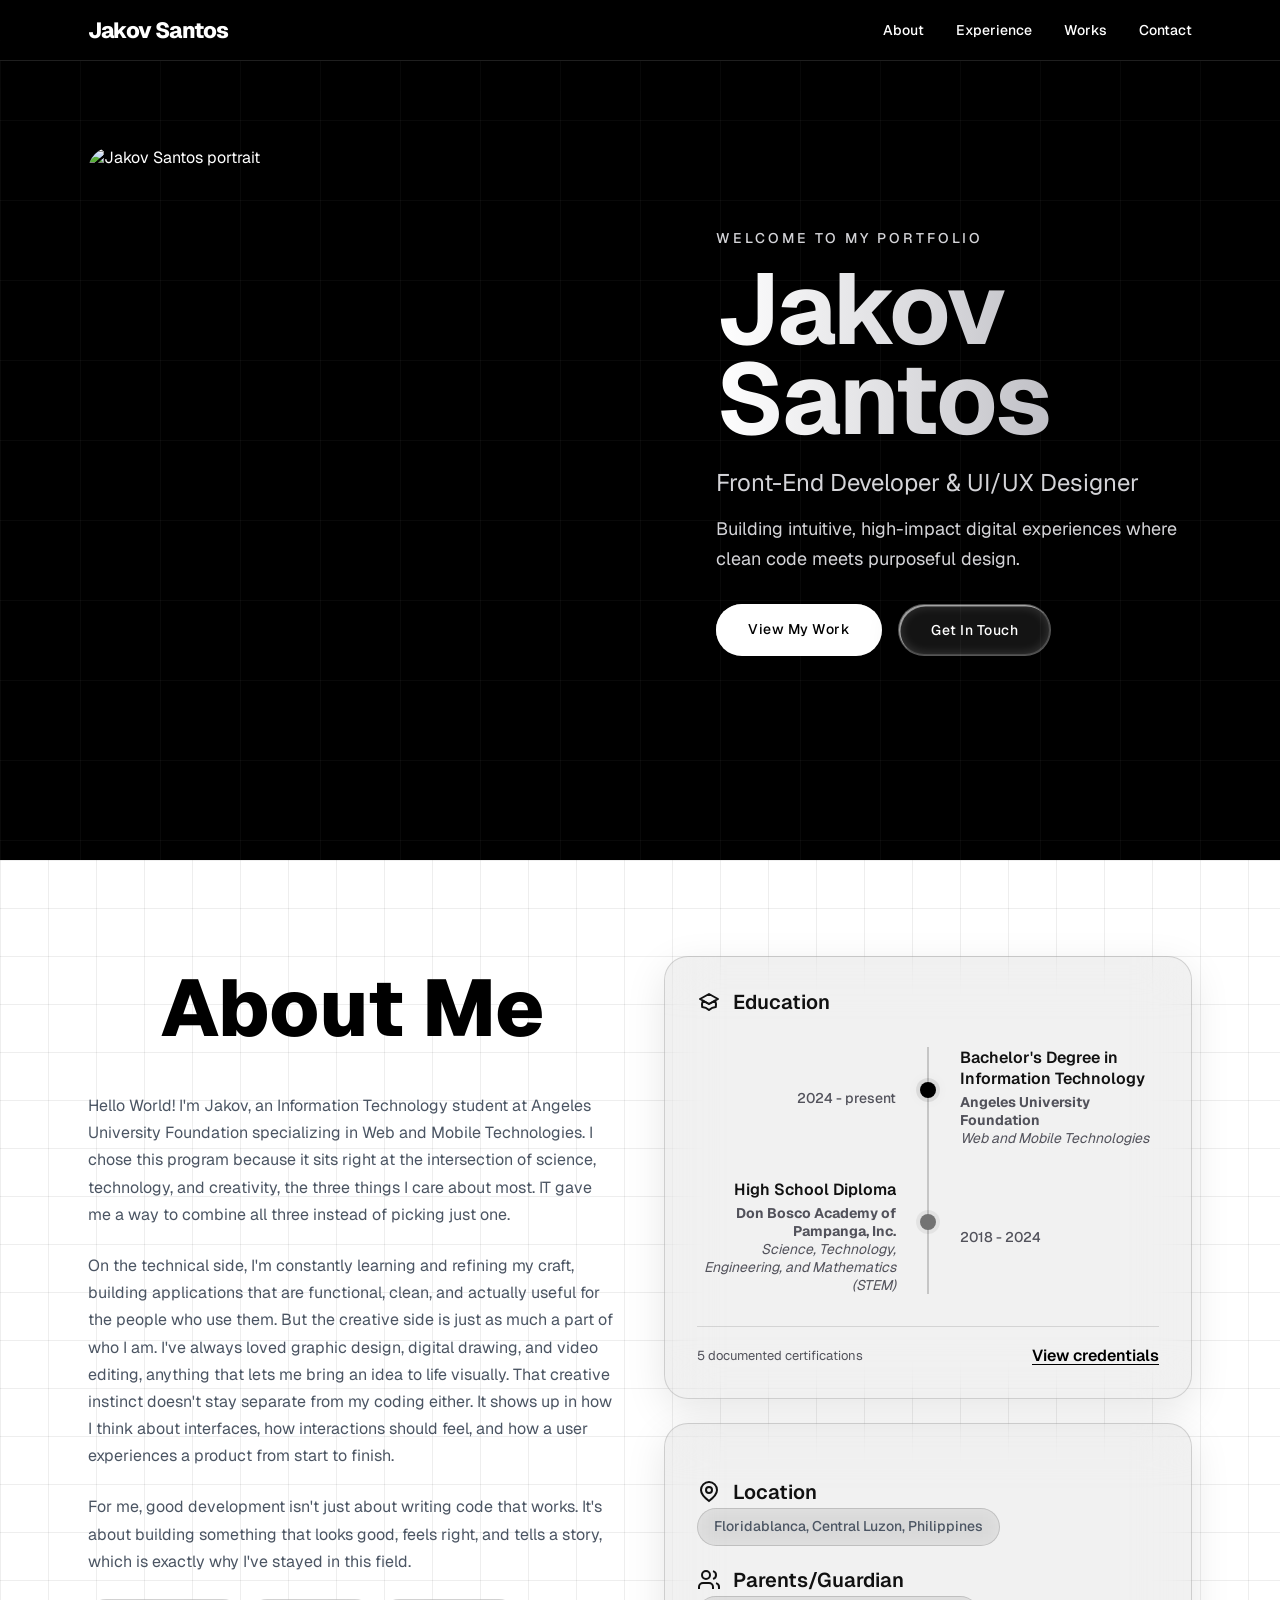
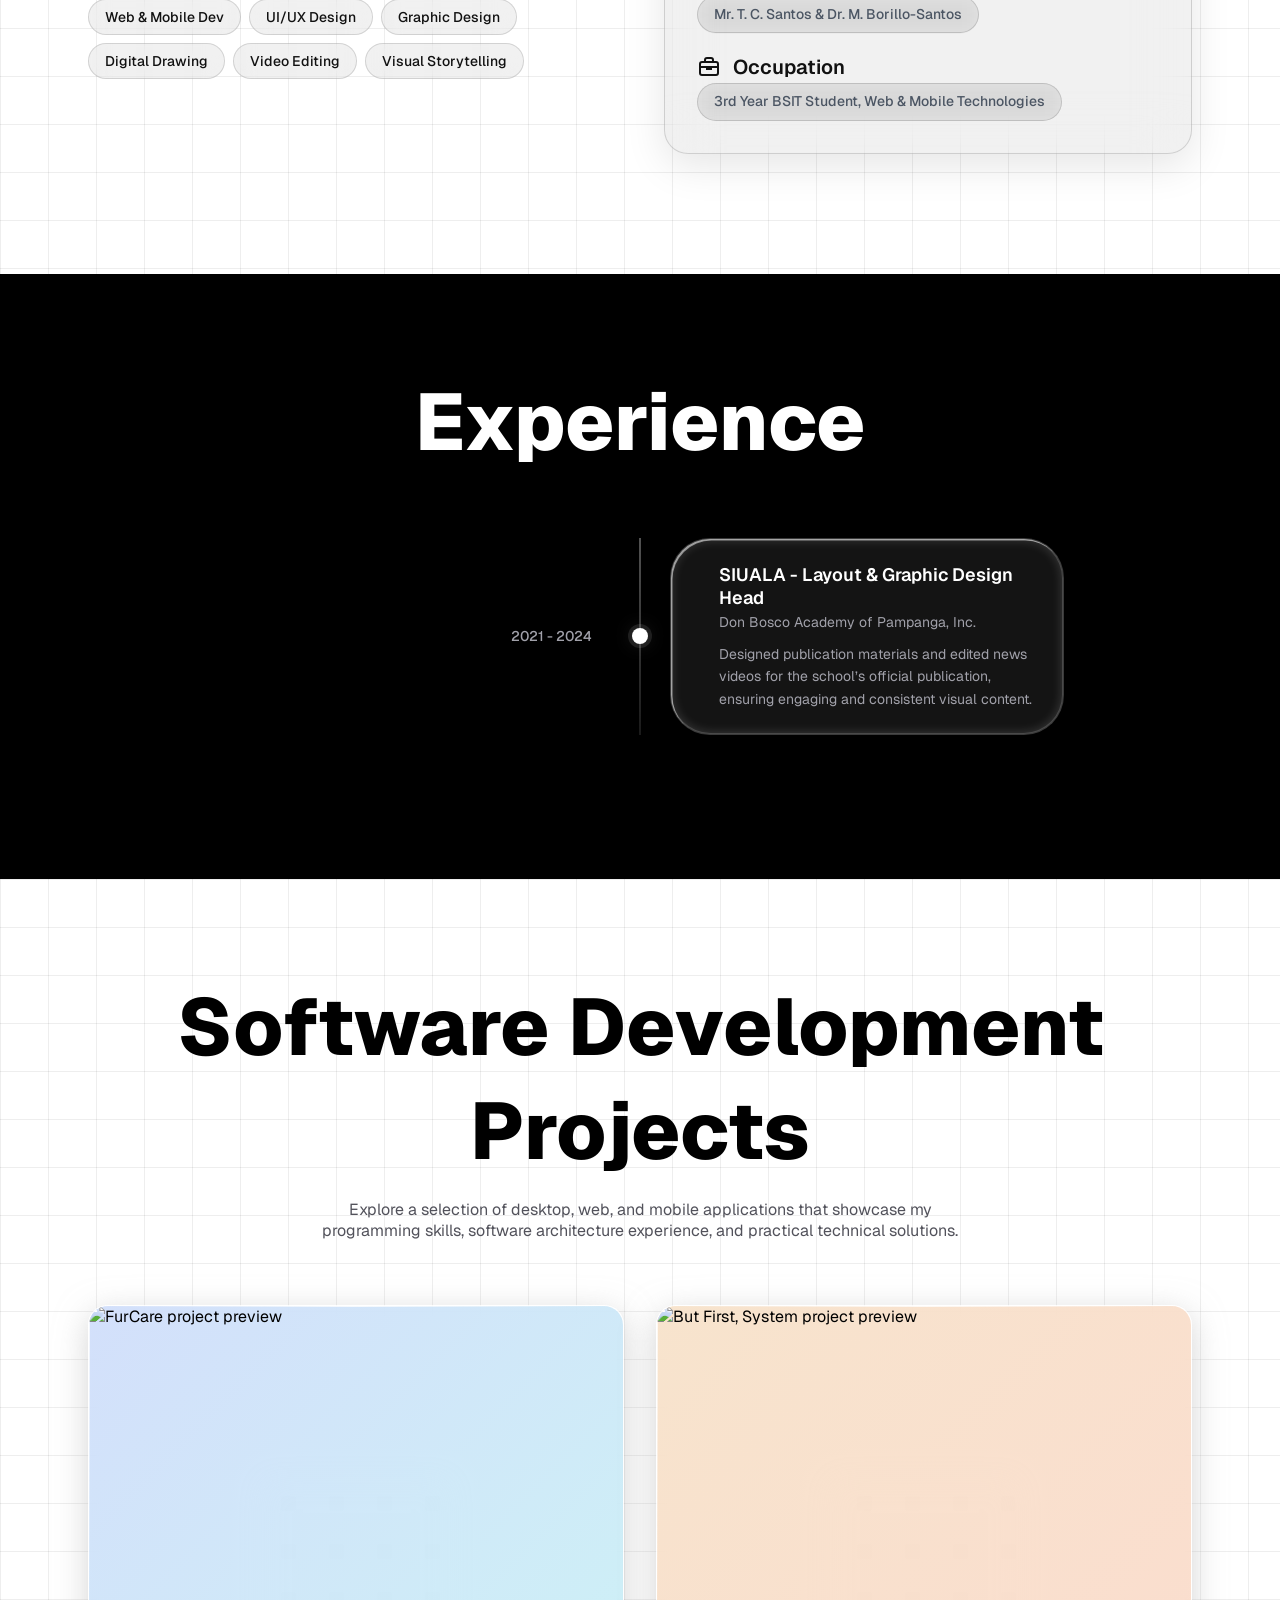
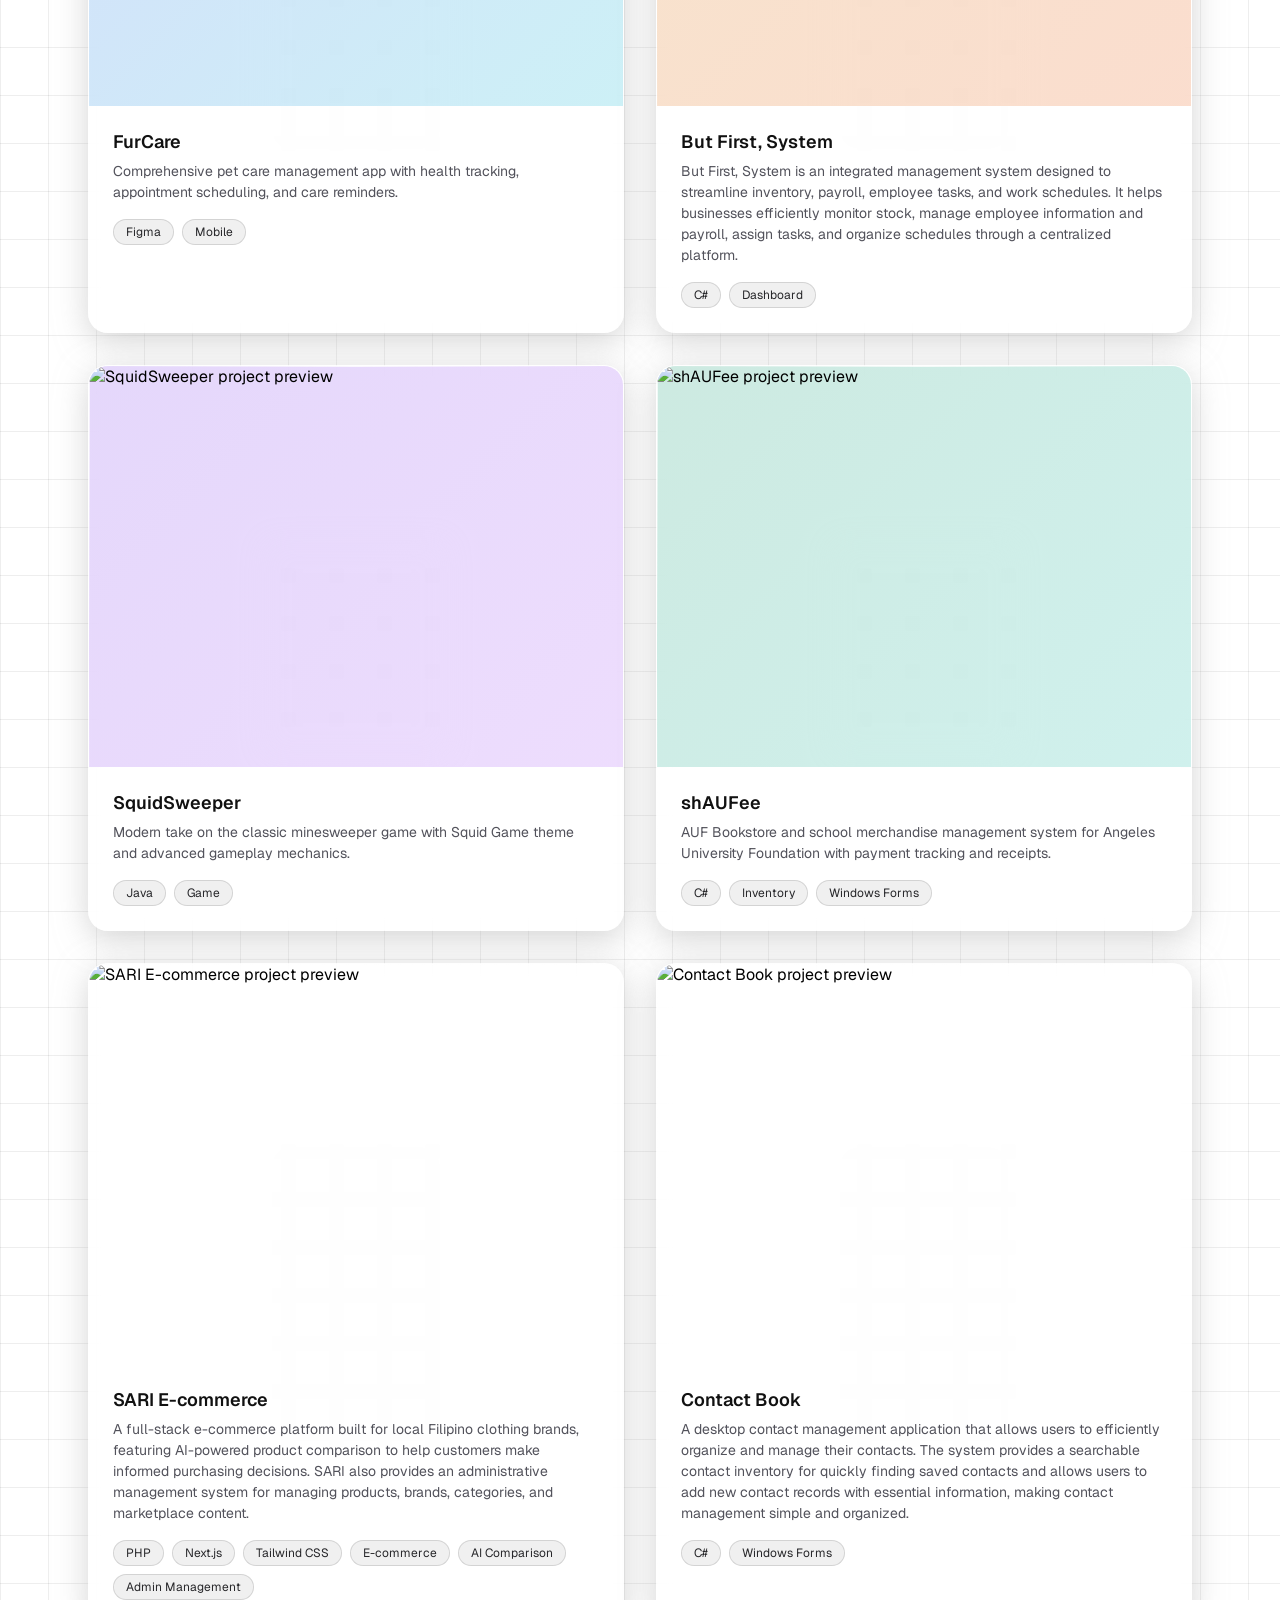
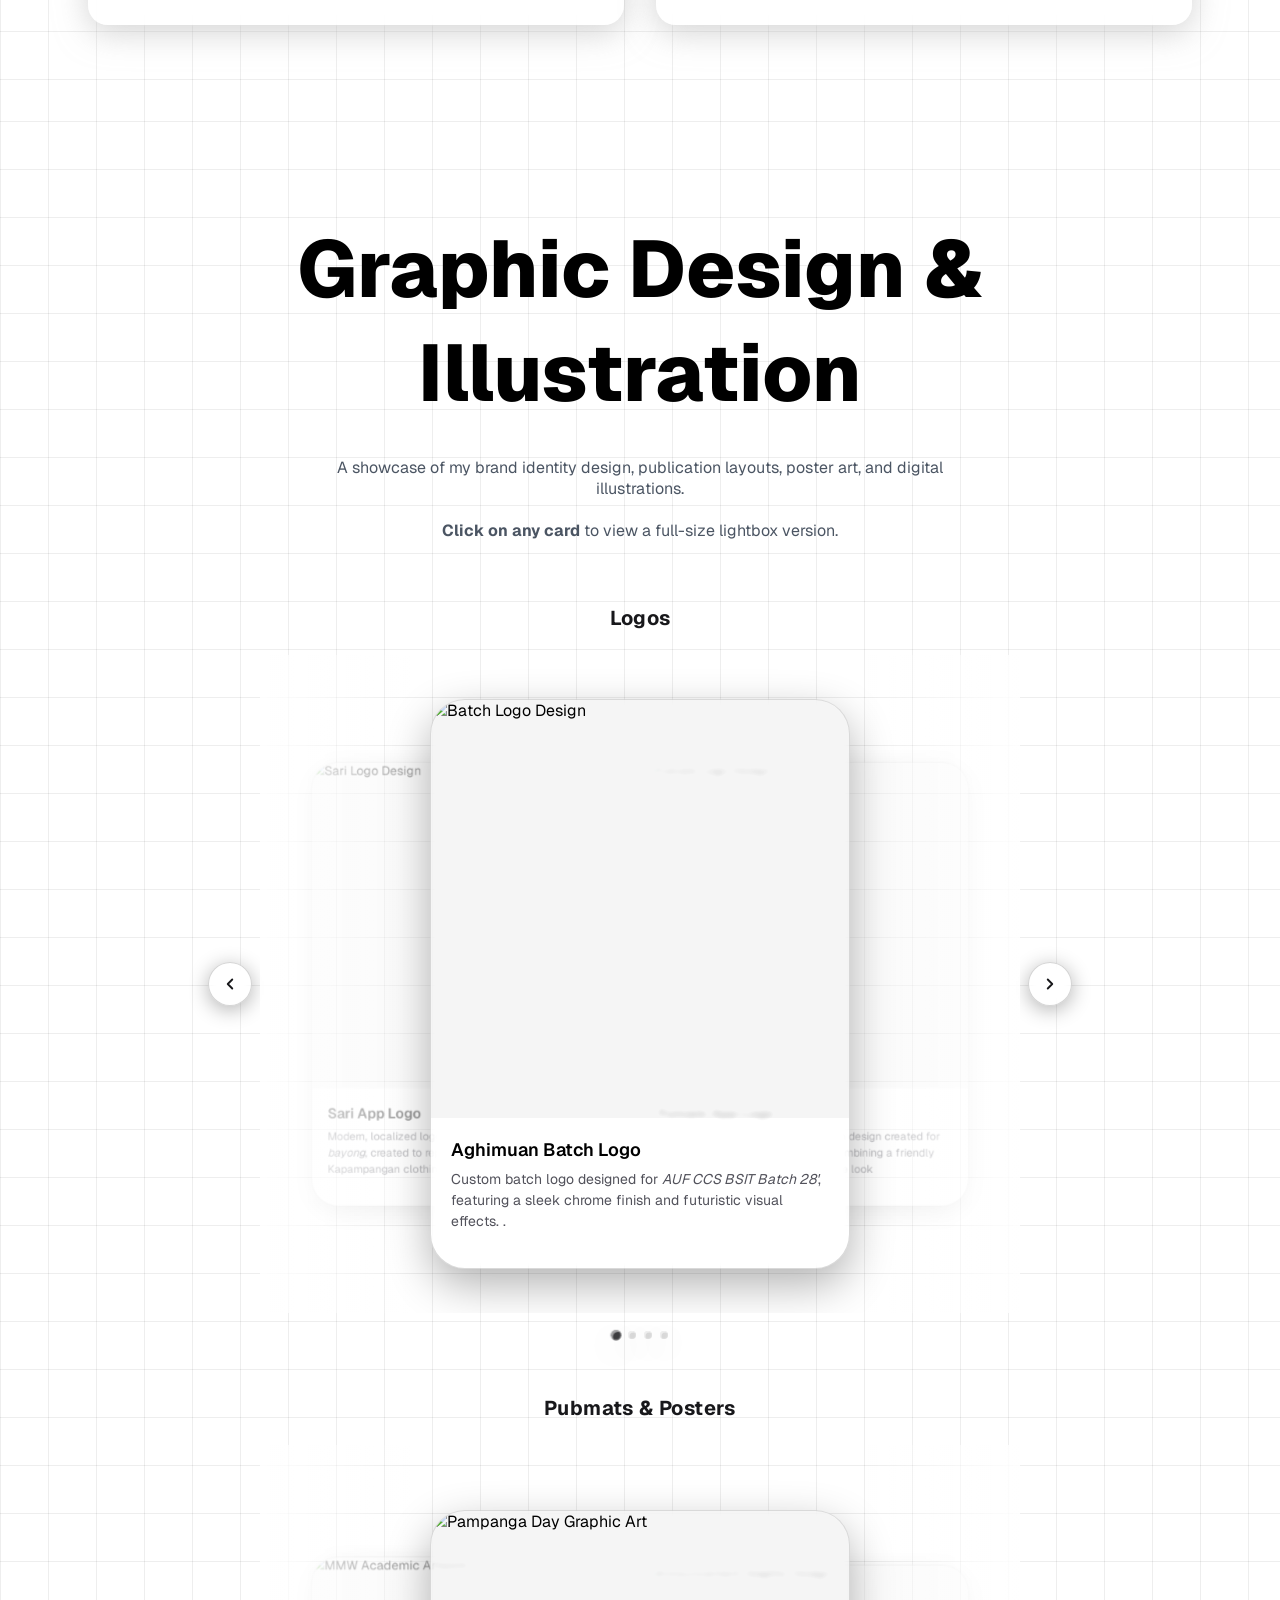
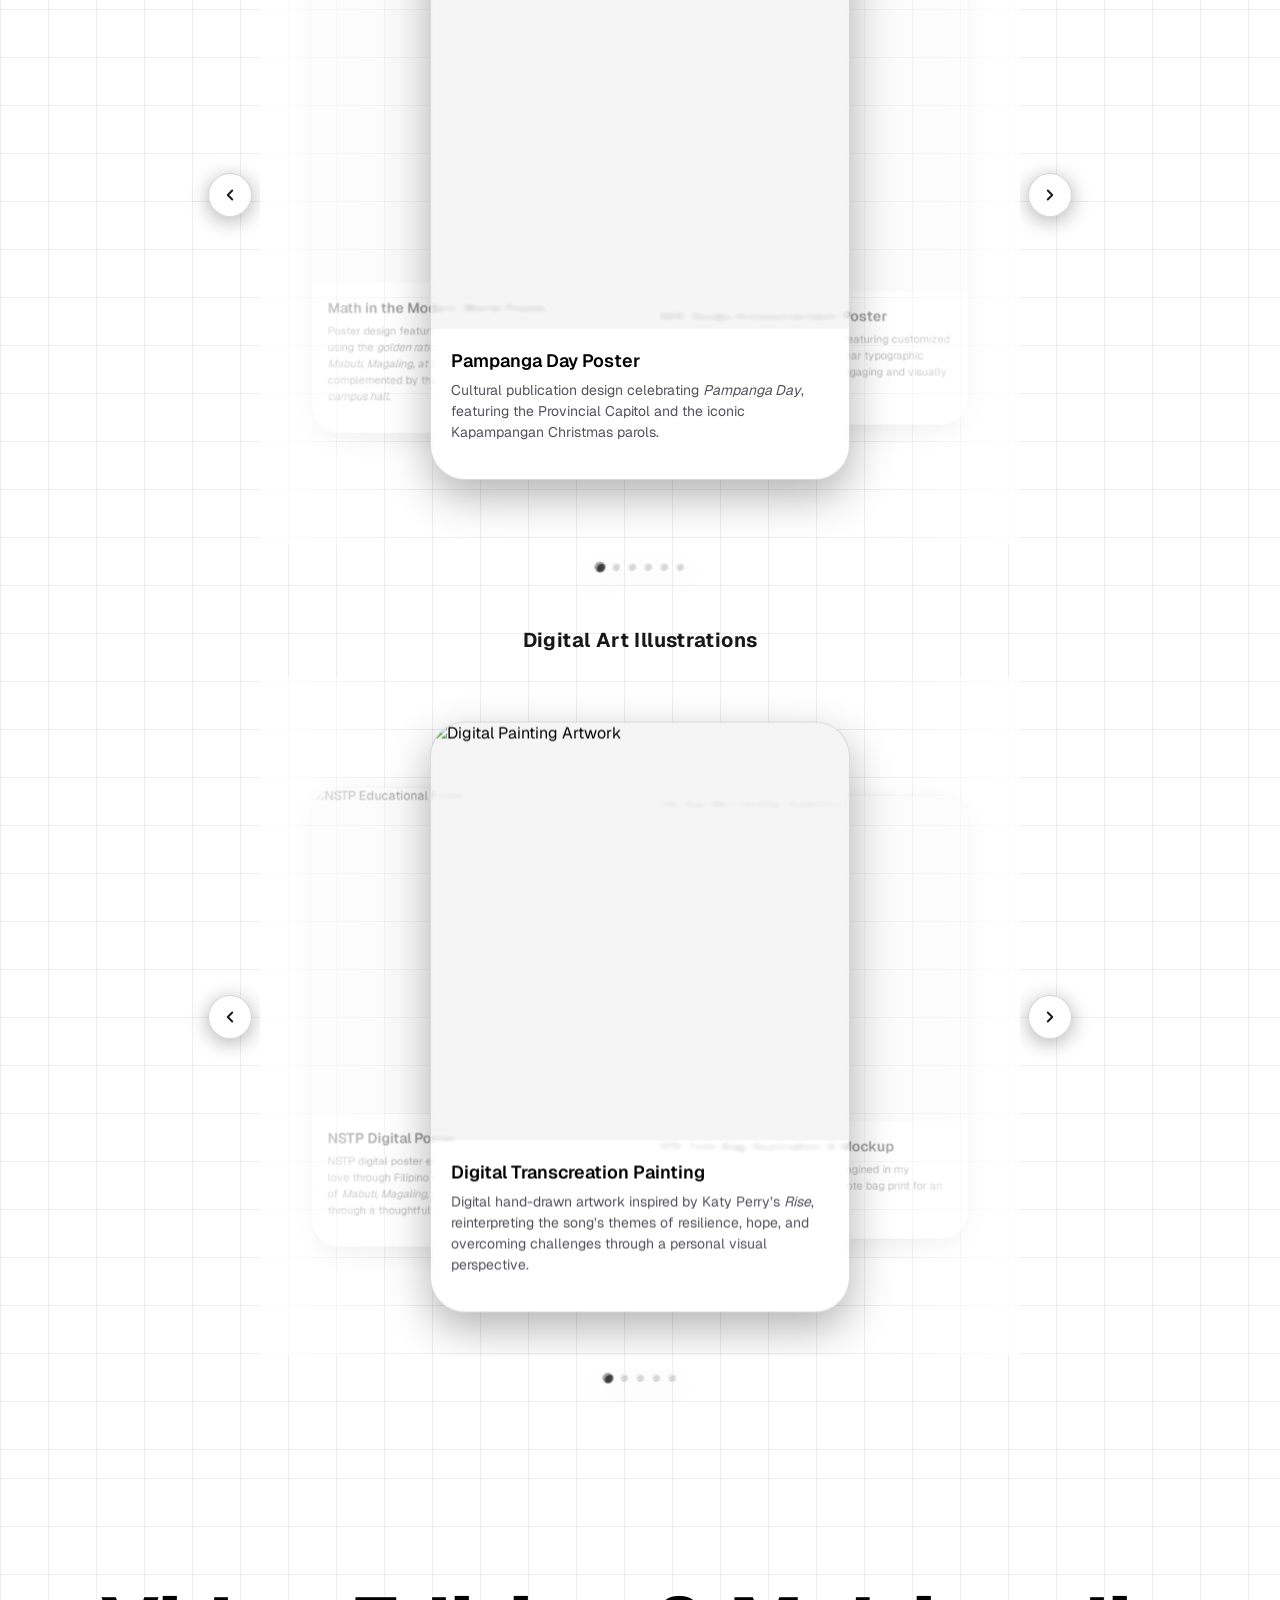
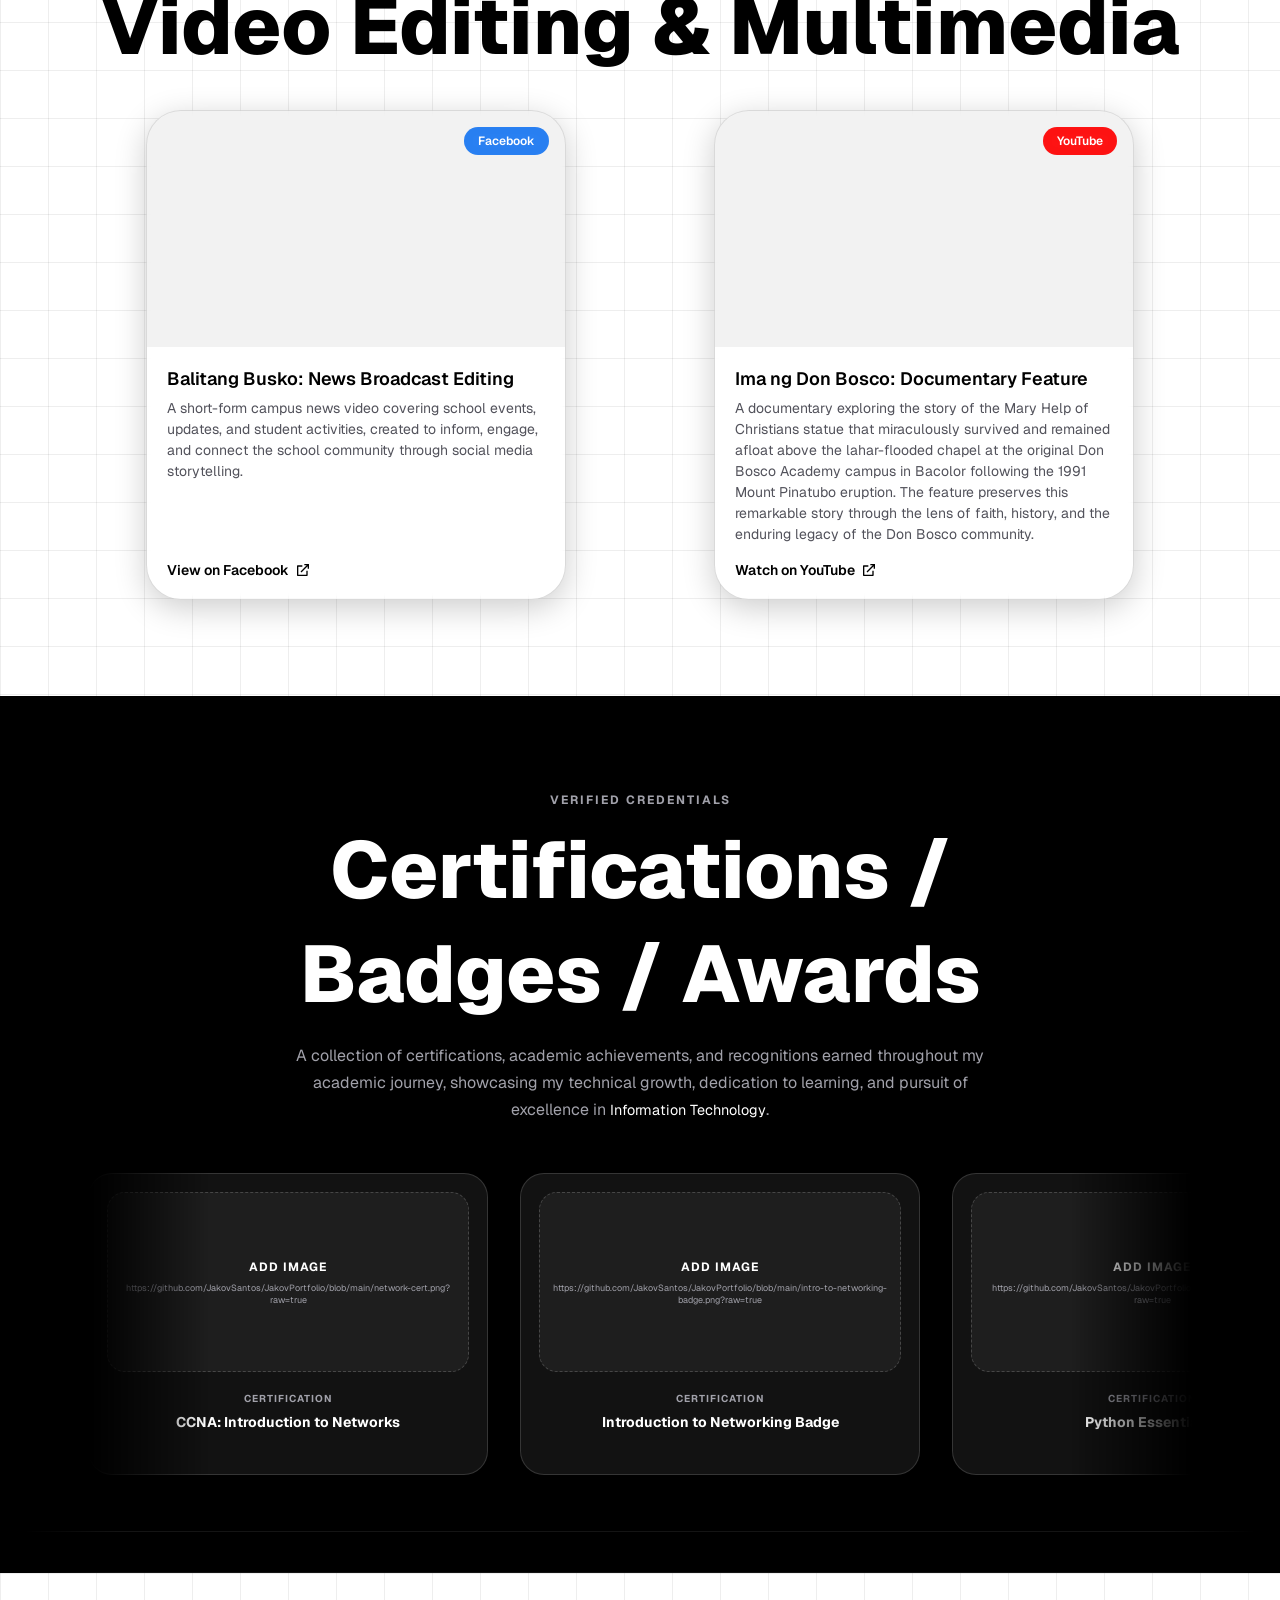
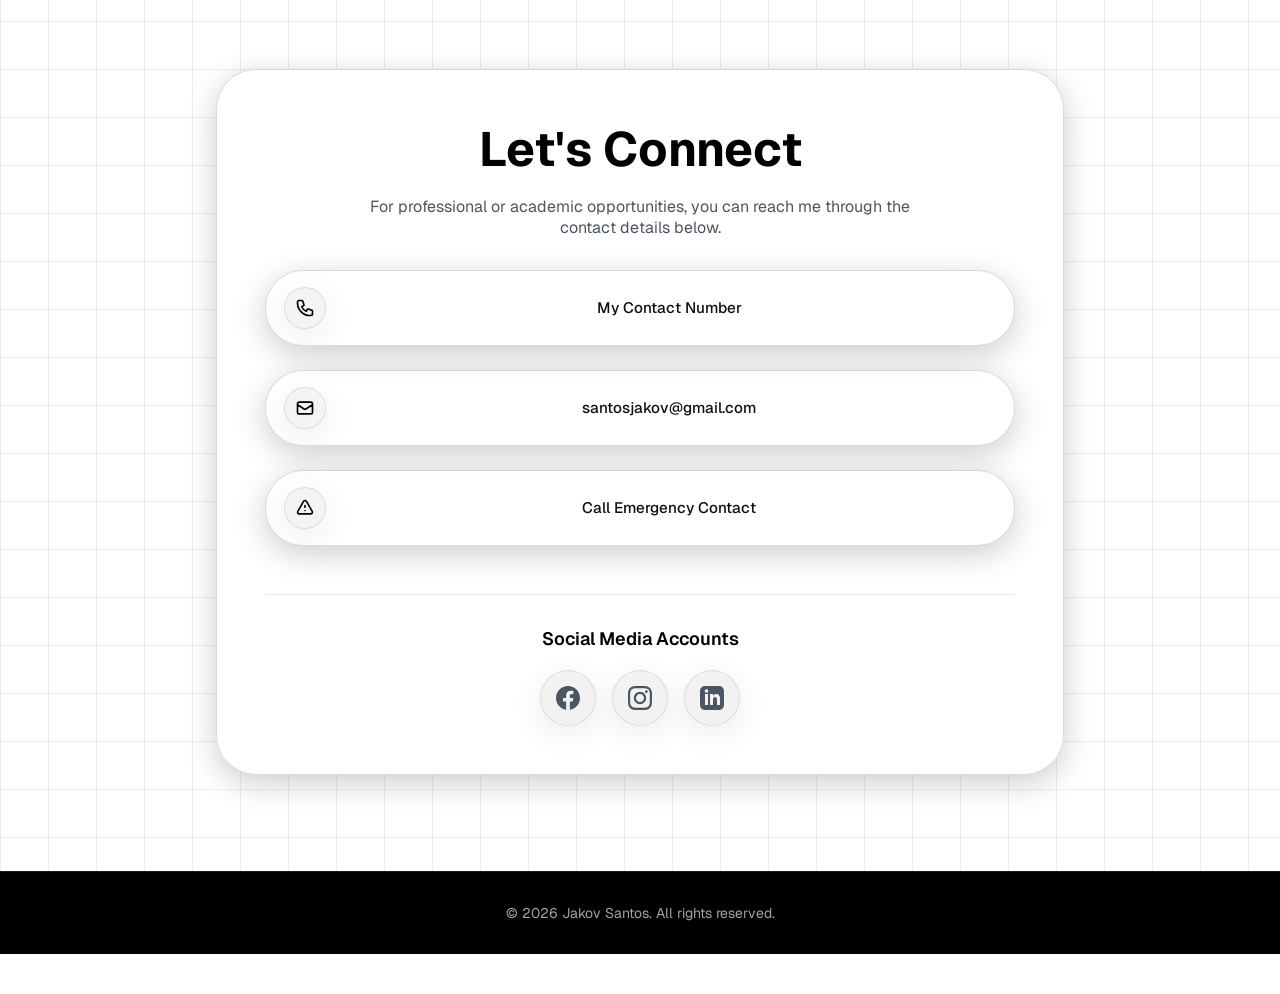
==== commit ee0371c0: "Update graphic design section description Added an extra line break in the graphic design section de" ====
--- a/index.html
+++ b/index.html
@@ -3402,7 +3402,7 @@
     <div class="container">
       <h2 class="section-title">Graphic Design & Illustration</h2>
       <p class="section-description">
-        A showcase of my brand identity design, publication layouts, poster art, and digital illustrations. <br><b>Click on any card </b>to view a full-size lightbox version.
+        A showcase of my brand identity design, publication layouts, poster art, and digital illustrations. <br><br><b>Click on any card </b>to view a full-size lightbox version.
       </p>
 
       <div class="graphic-carousels">
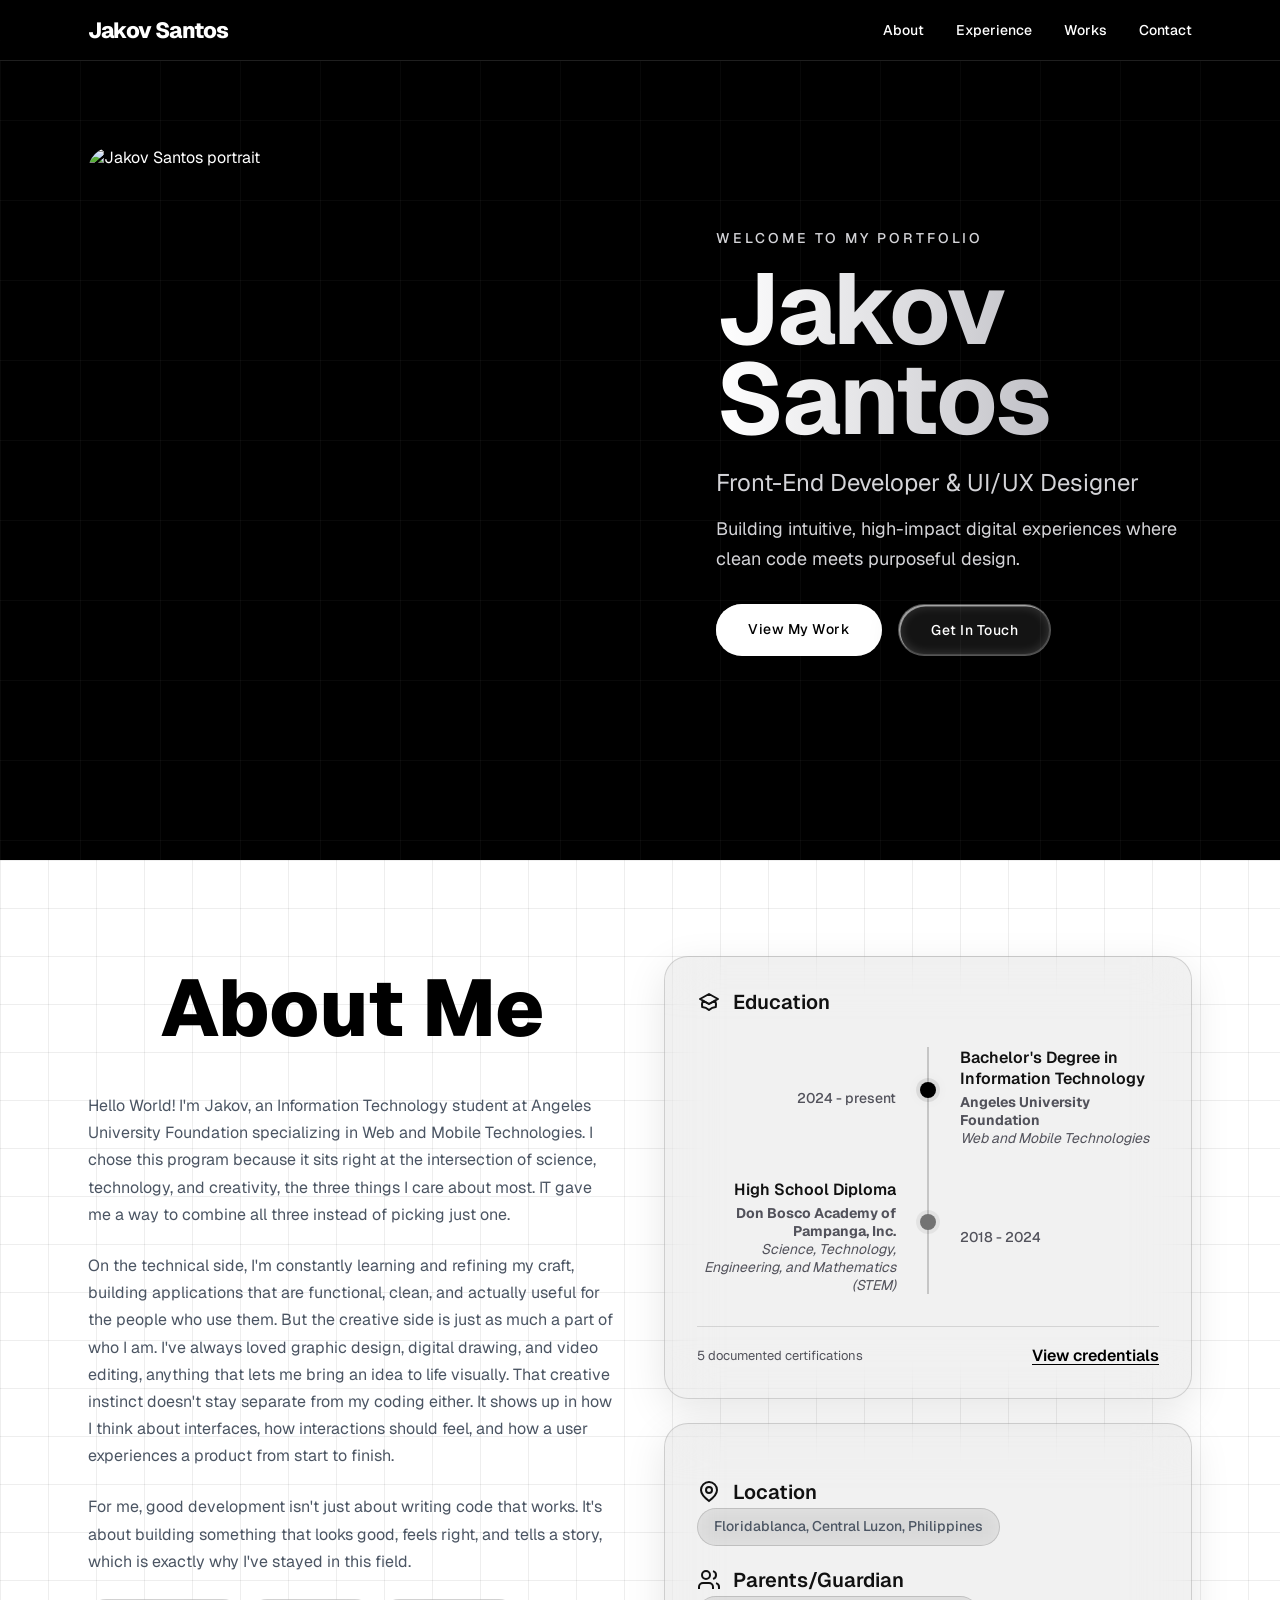
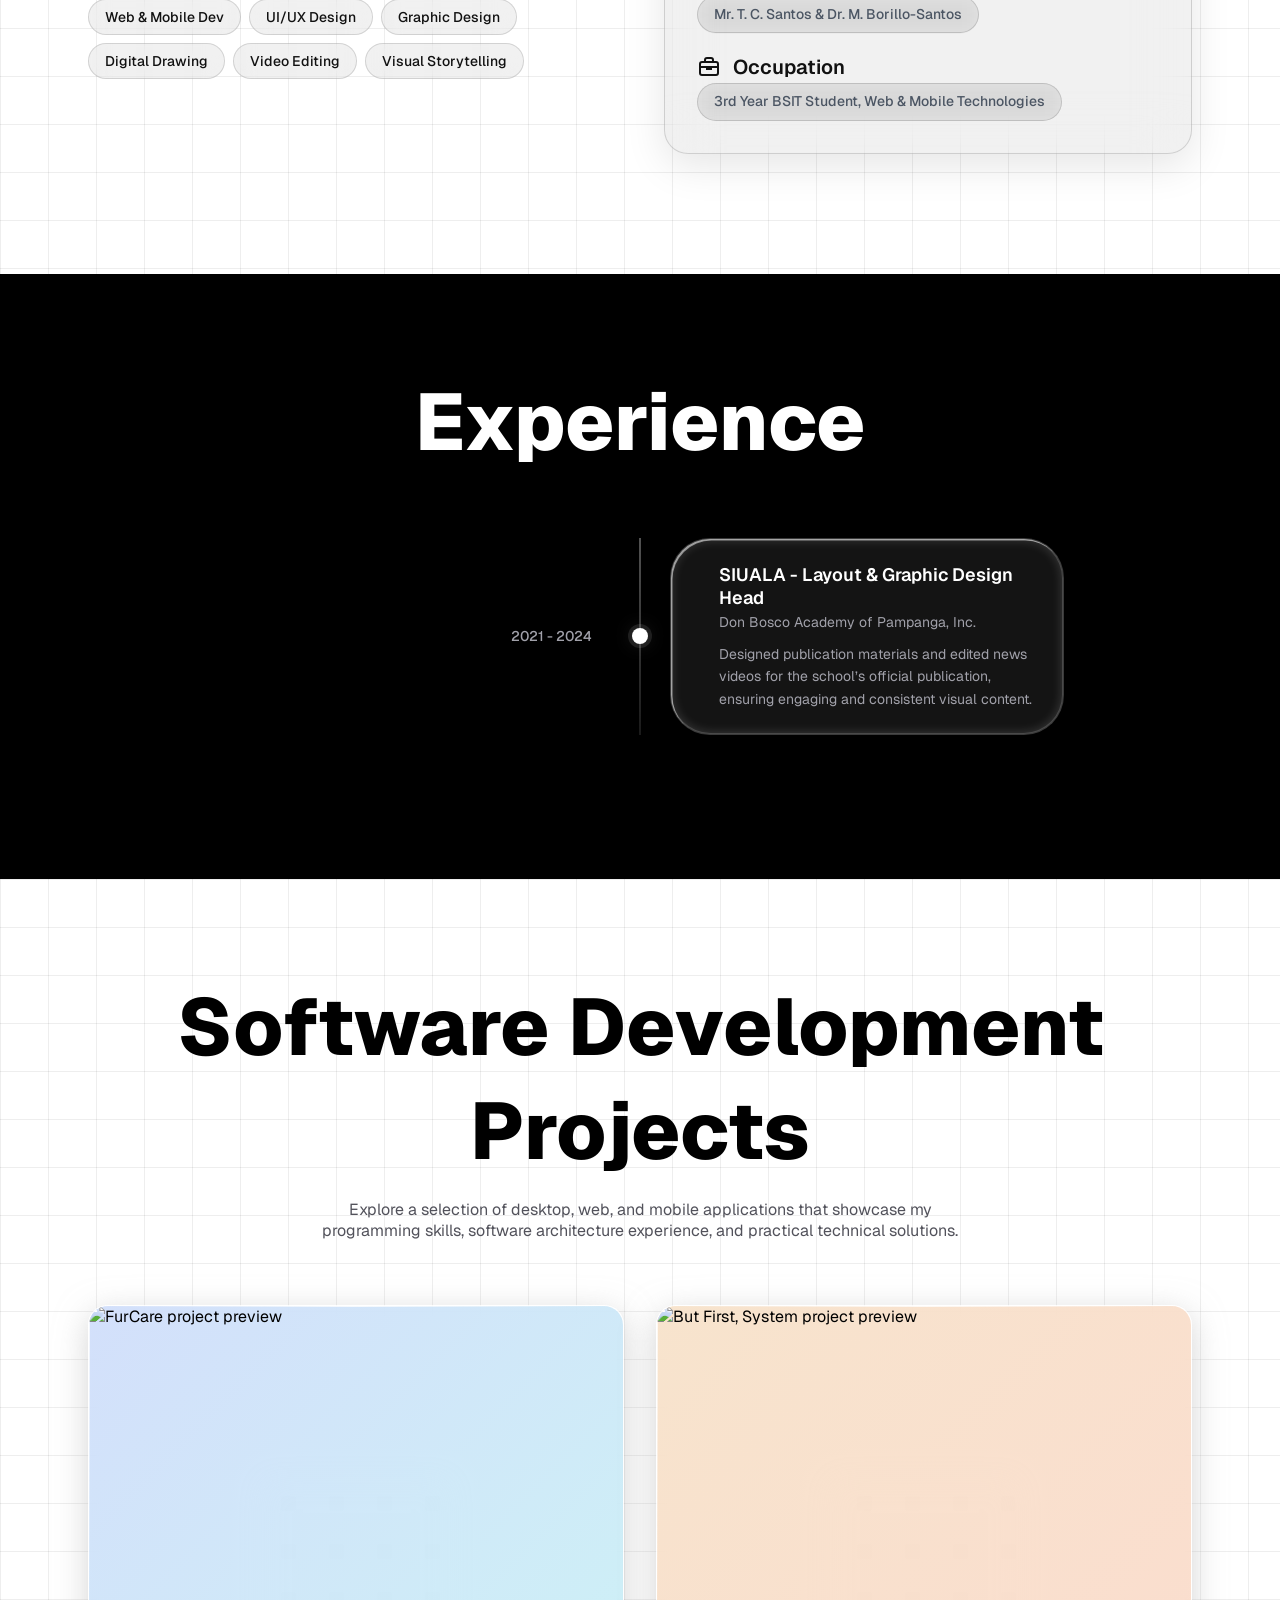
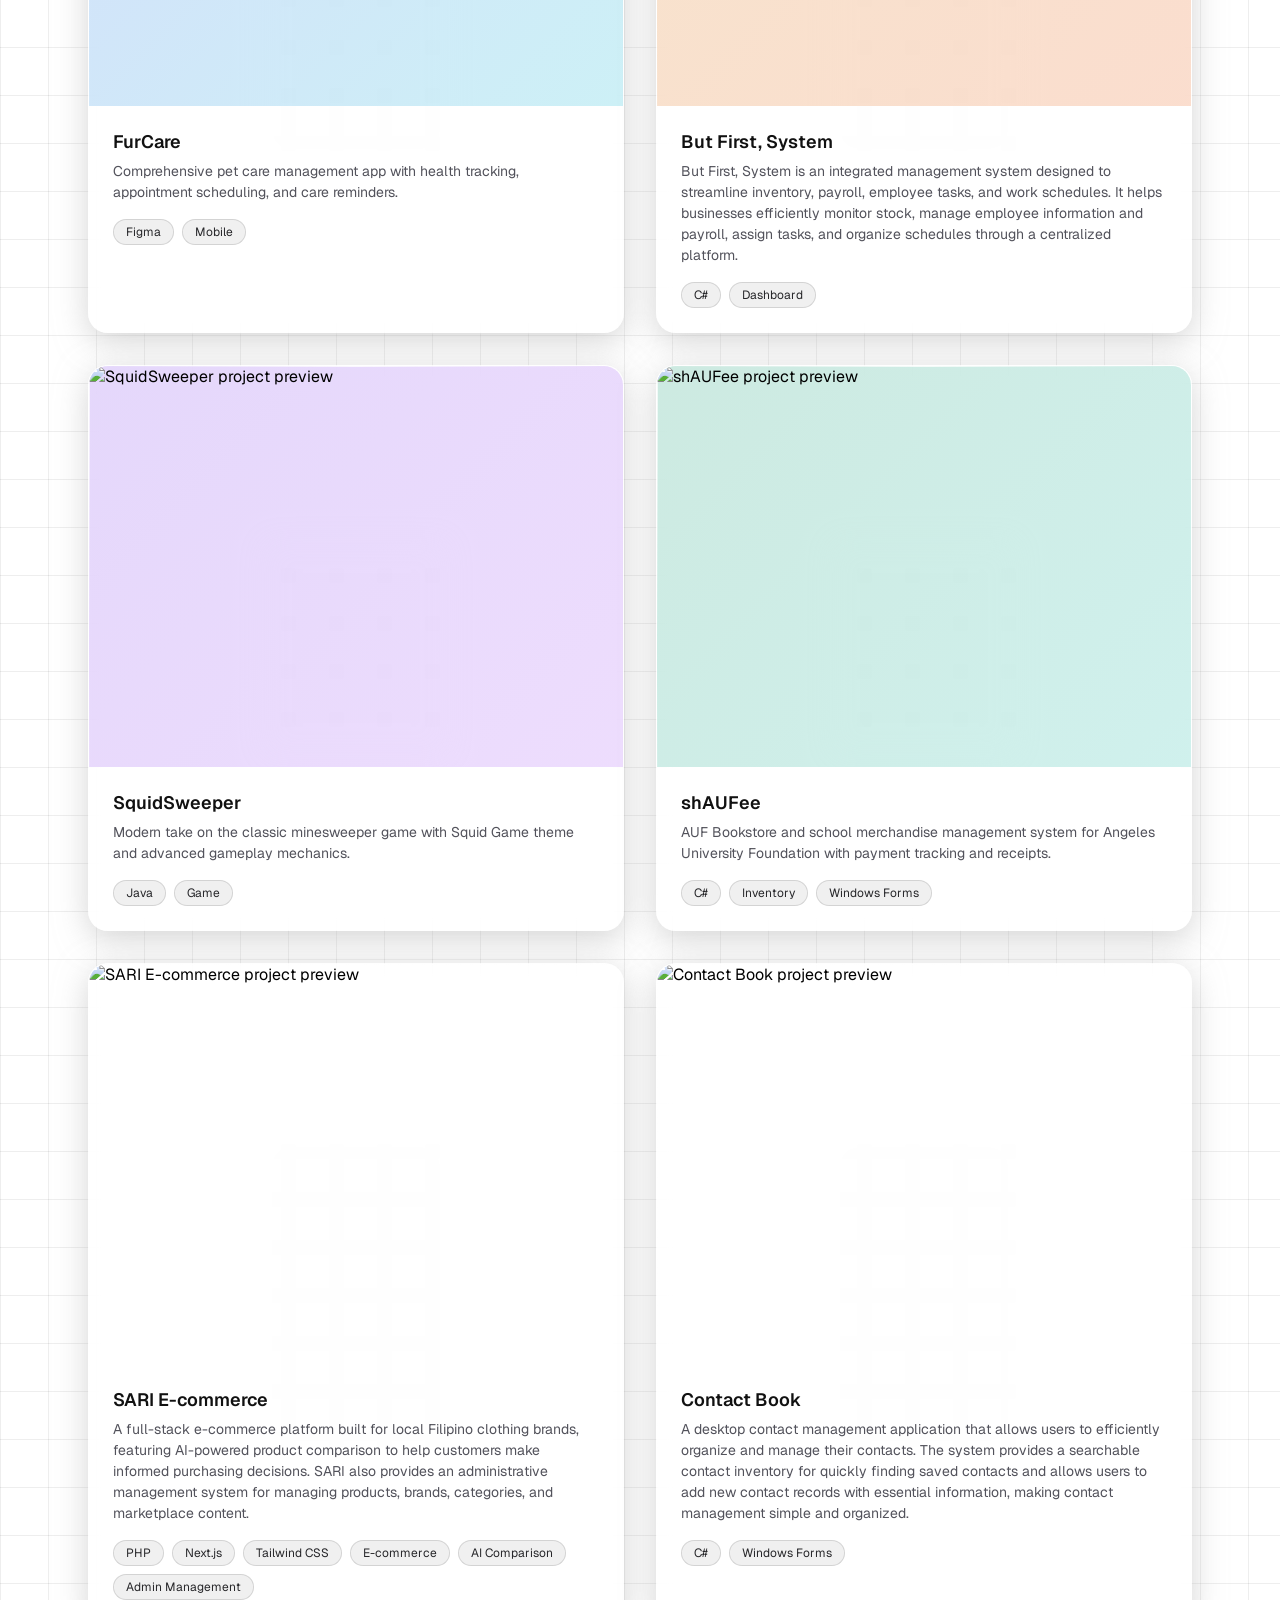
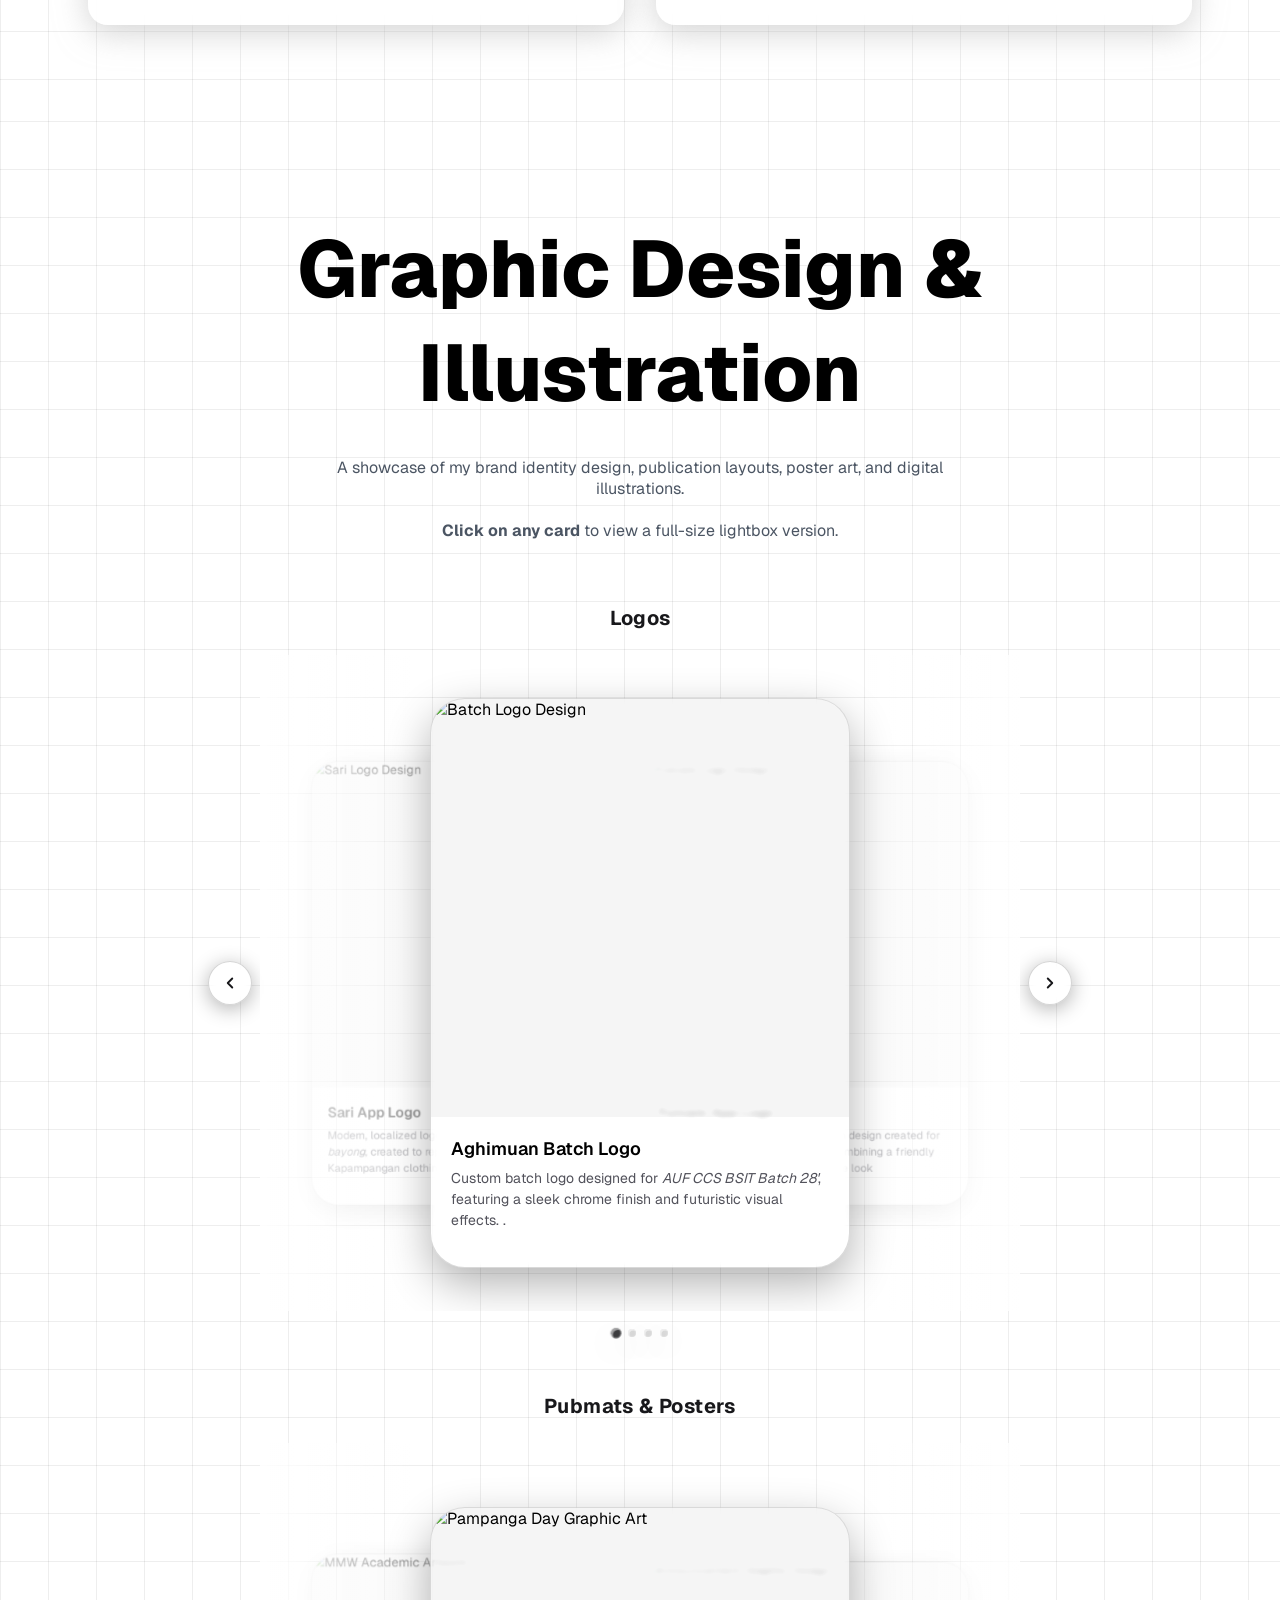
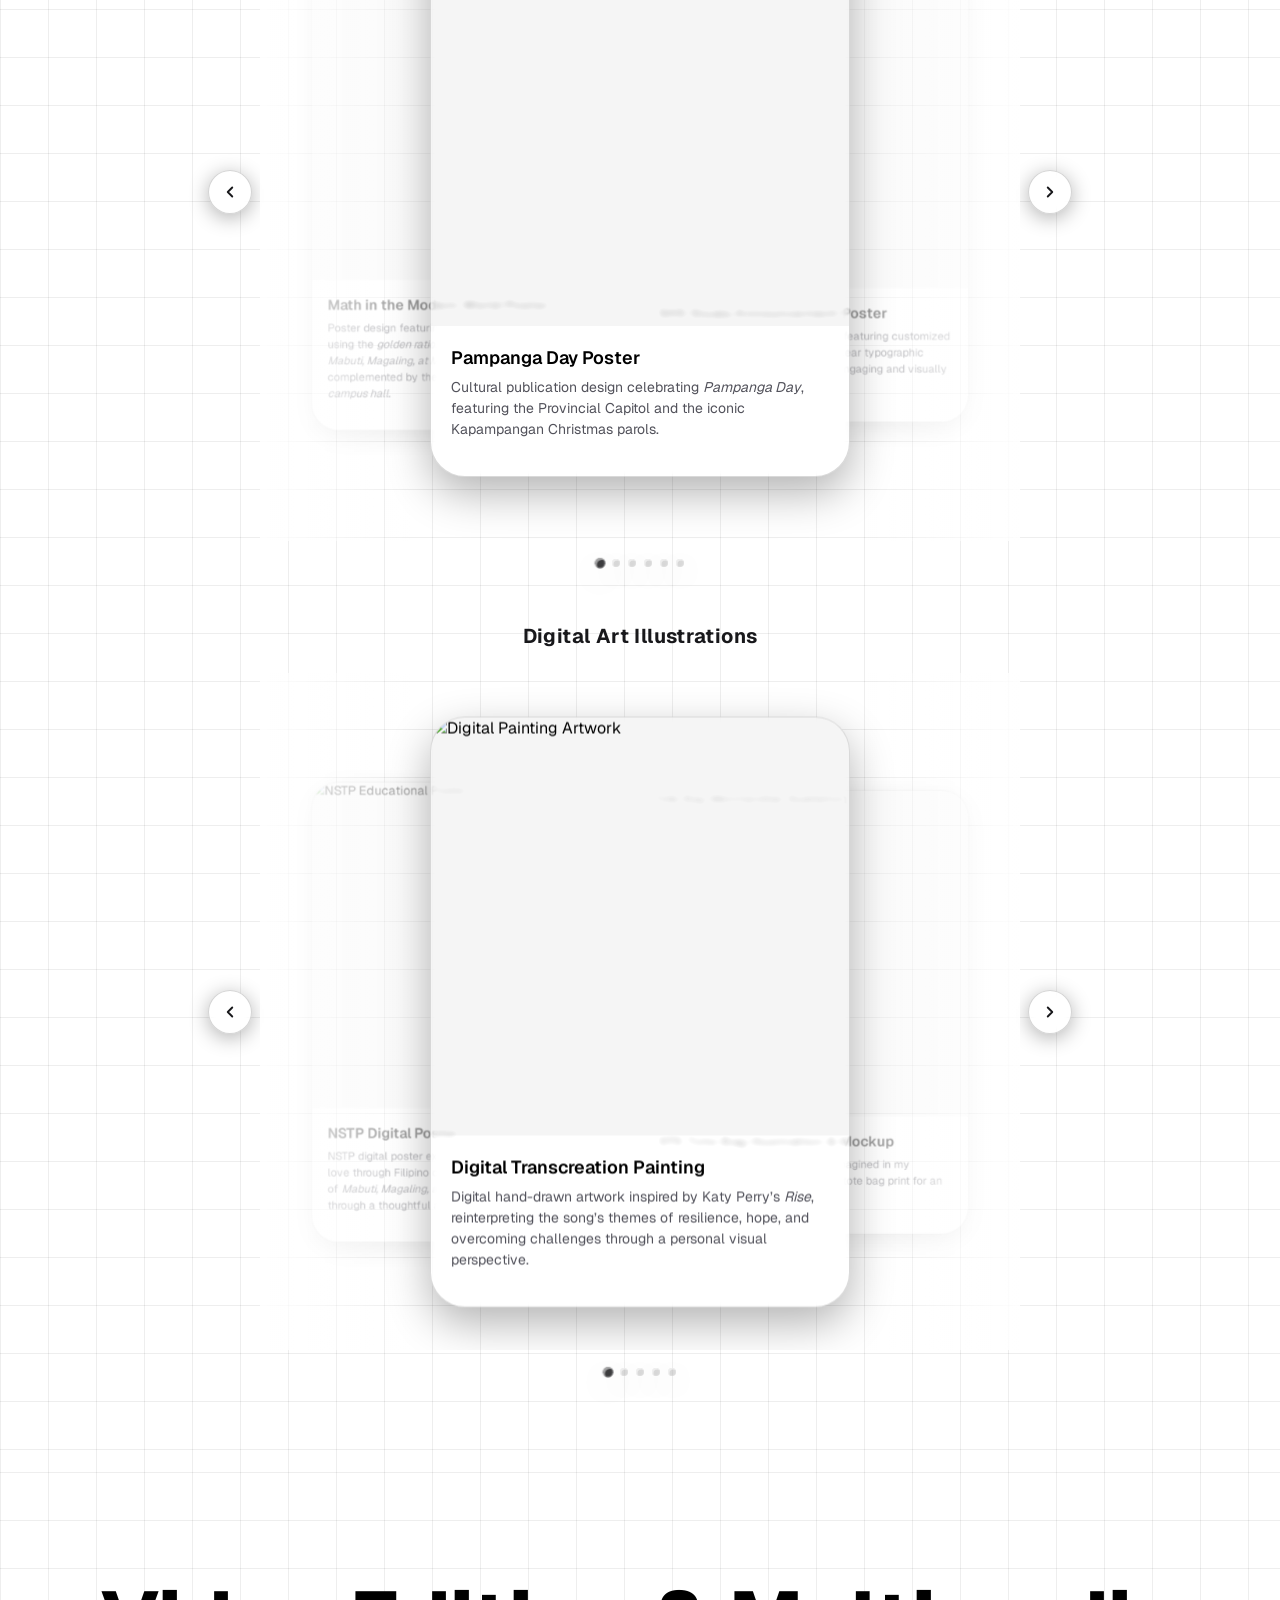
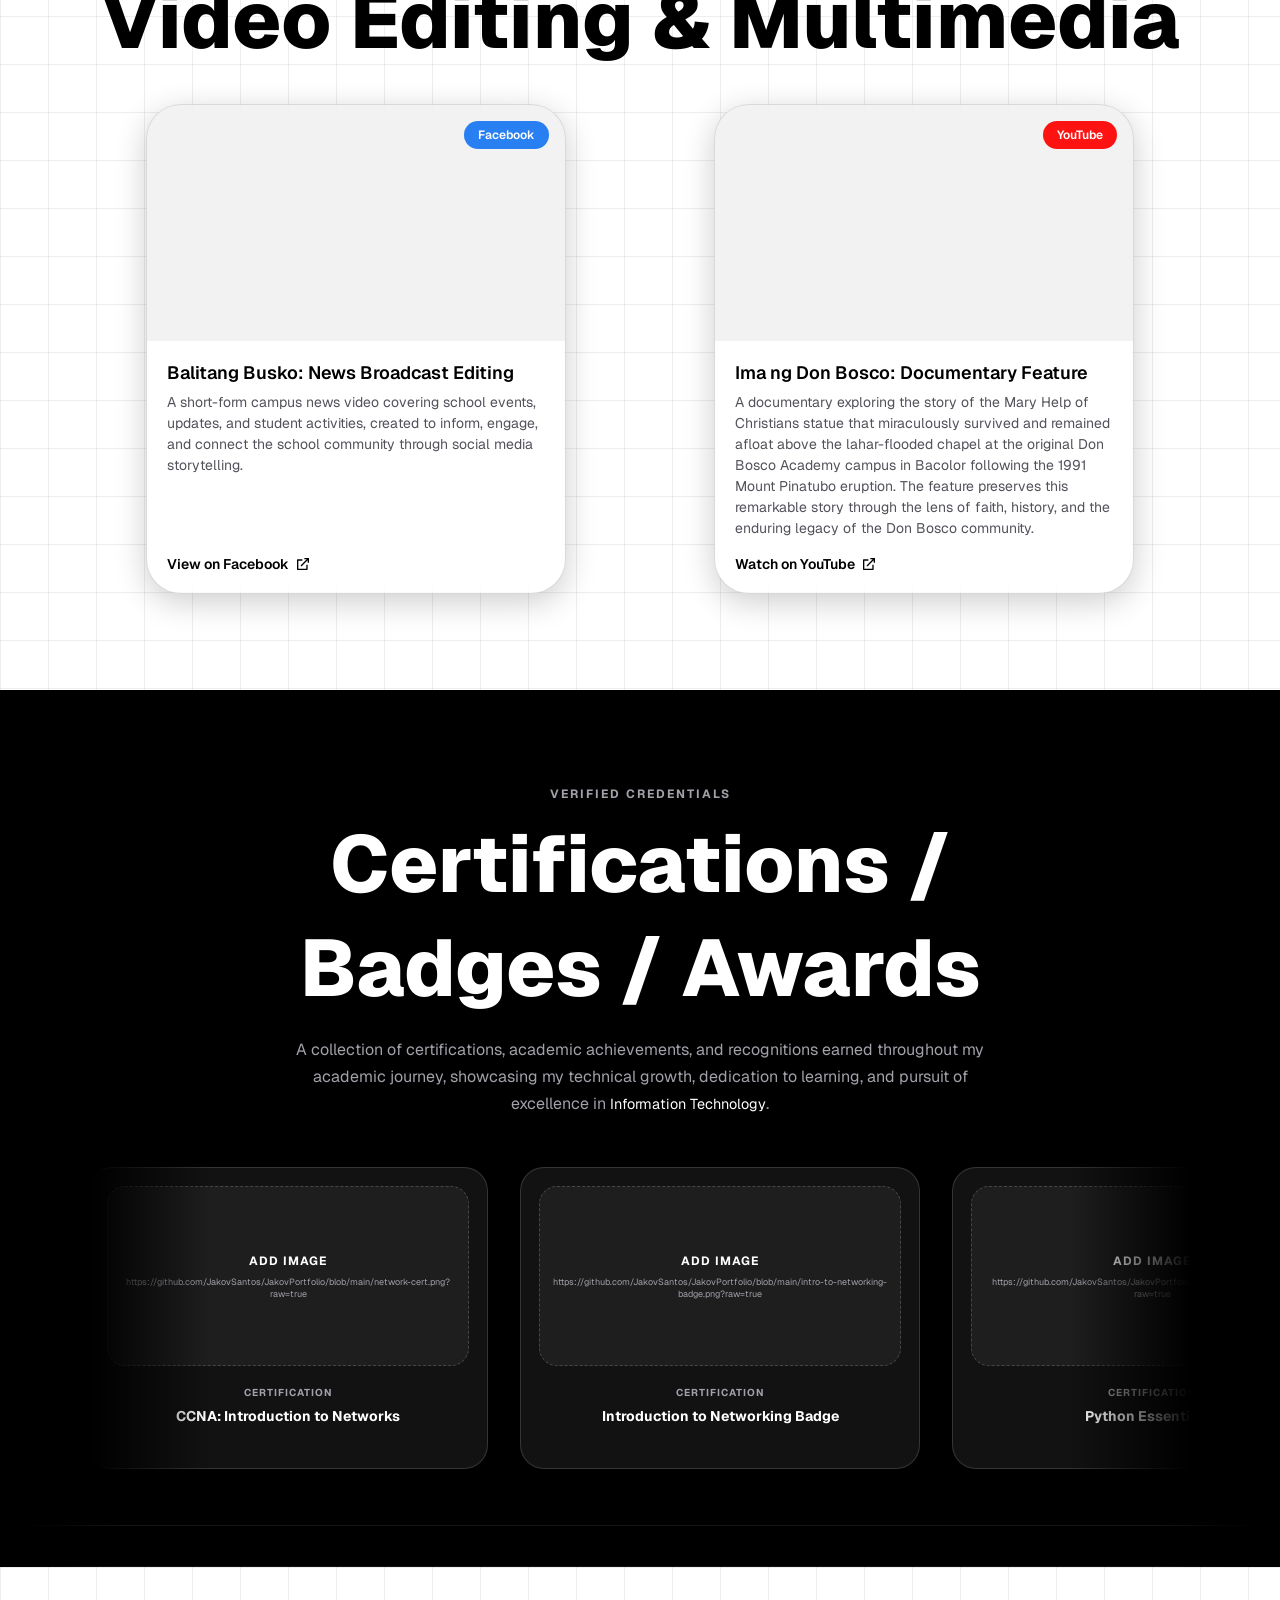
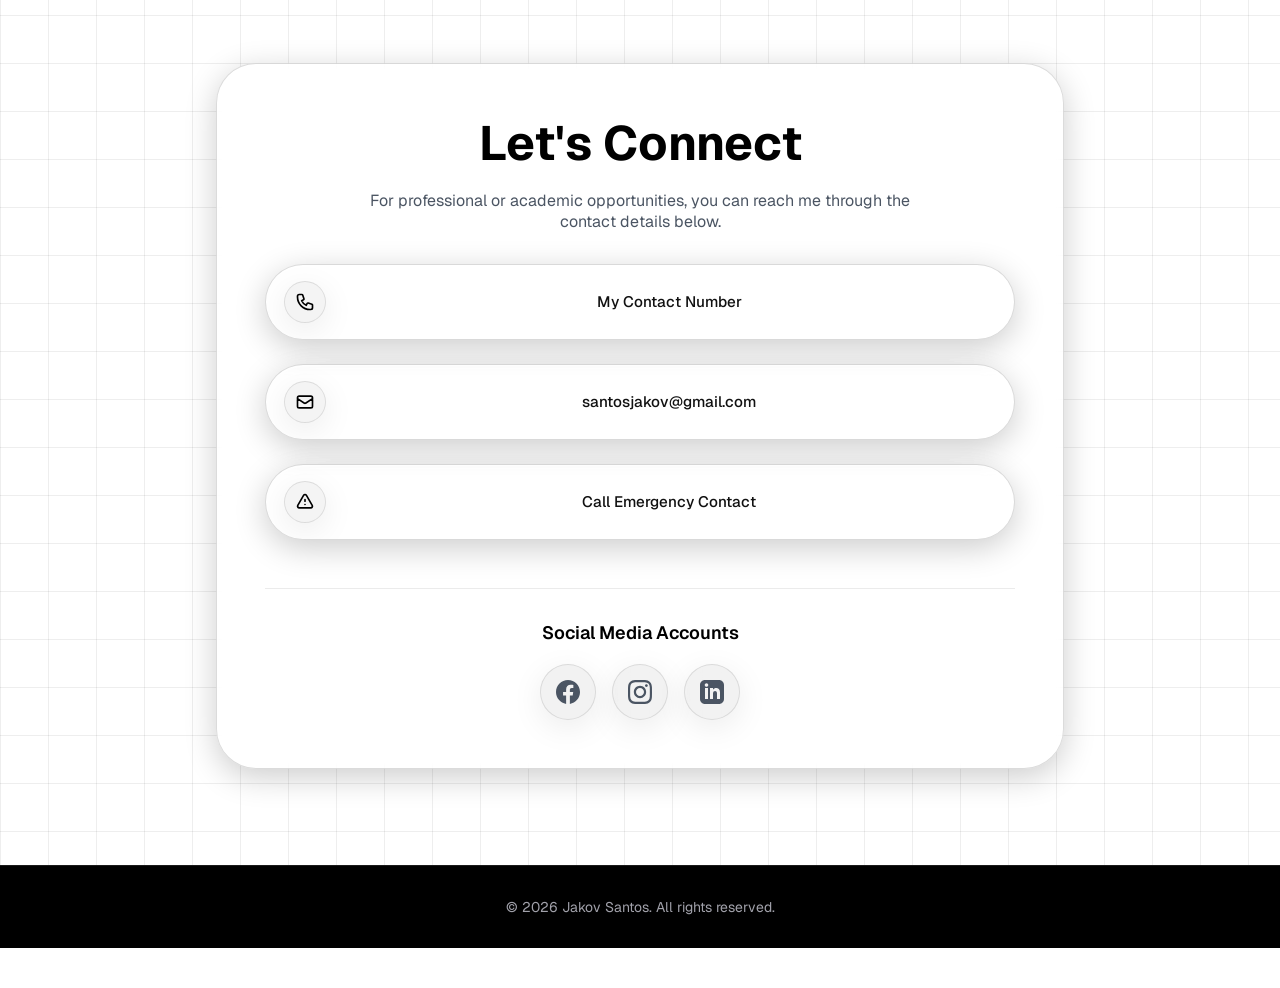
==== commit 9ededfb5: "Update contact in index.html" ====
--- a/index.html
+++ b/index.html
@@ -3784,7 +3784,7 @@
         </p>
 
         <div class="contact-methods">
-          <a href="tel:YOUR_CONTACT_NUMBER_HERE" class="contact-method">
+          <a href="tel:09493339430" class="contact-method">
             <div class="contact-icon glass-card-light" aria-hidden="true">
               <svg fill="none" stroke="currentColor" viewBox="0 0 24 24">
                 <path stroke-linecap="round" stroke-linejoin="round" stroke-width="2"
@@ -3804,7 +3804,7 @@
             <span>santosjakov@gmail.com</span>
           </a>
 
-          <a href="tel:+63XXXXXXXXXX" class="contact-method">
+          <a href="tel:+639123456789" class="contact-method">
             <div class="contact-icon glass-card-light" aria-hidden="true">
               <svg fill="none" stroke="currentColor" viewBox="0 0 24 24">
                 <path stroke-linecap="round" stroke-linejoin="round" stroke-width="2"
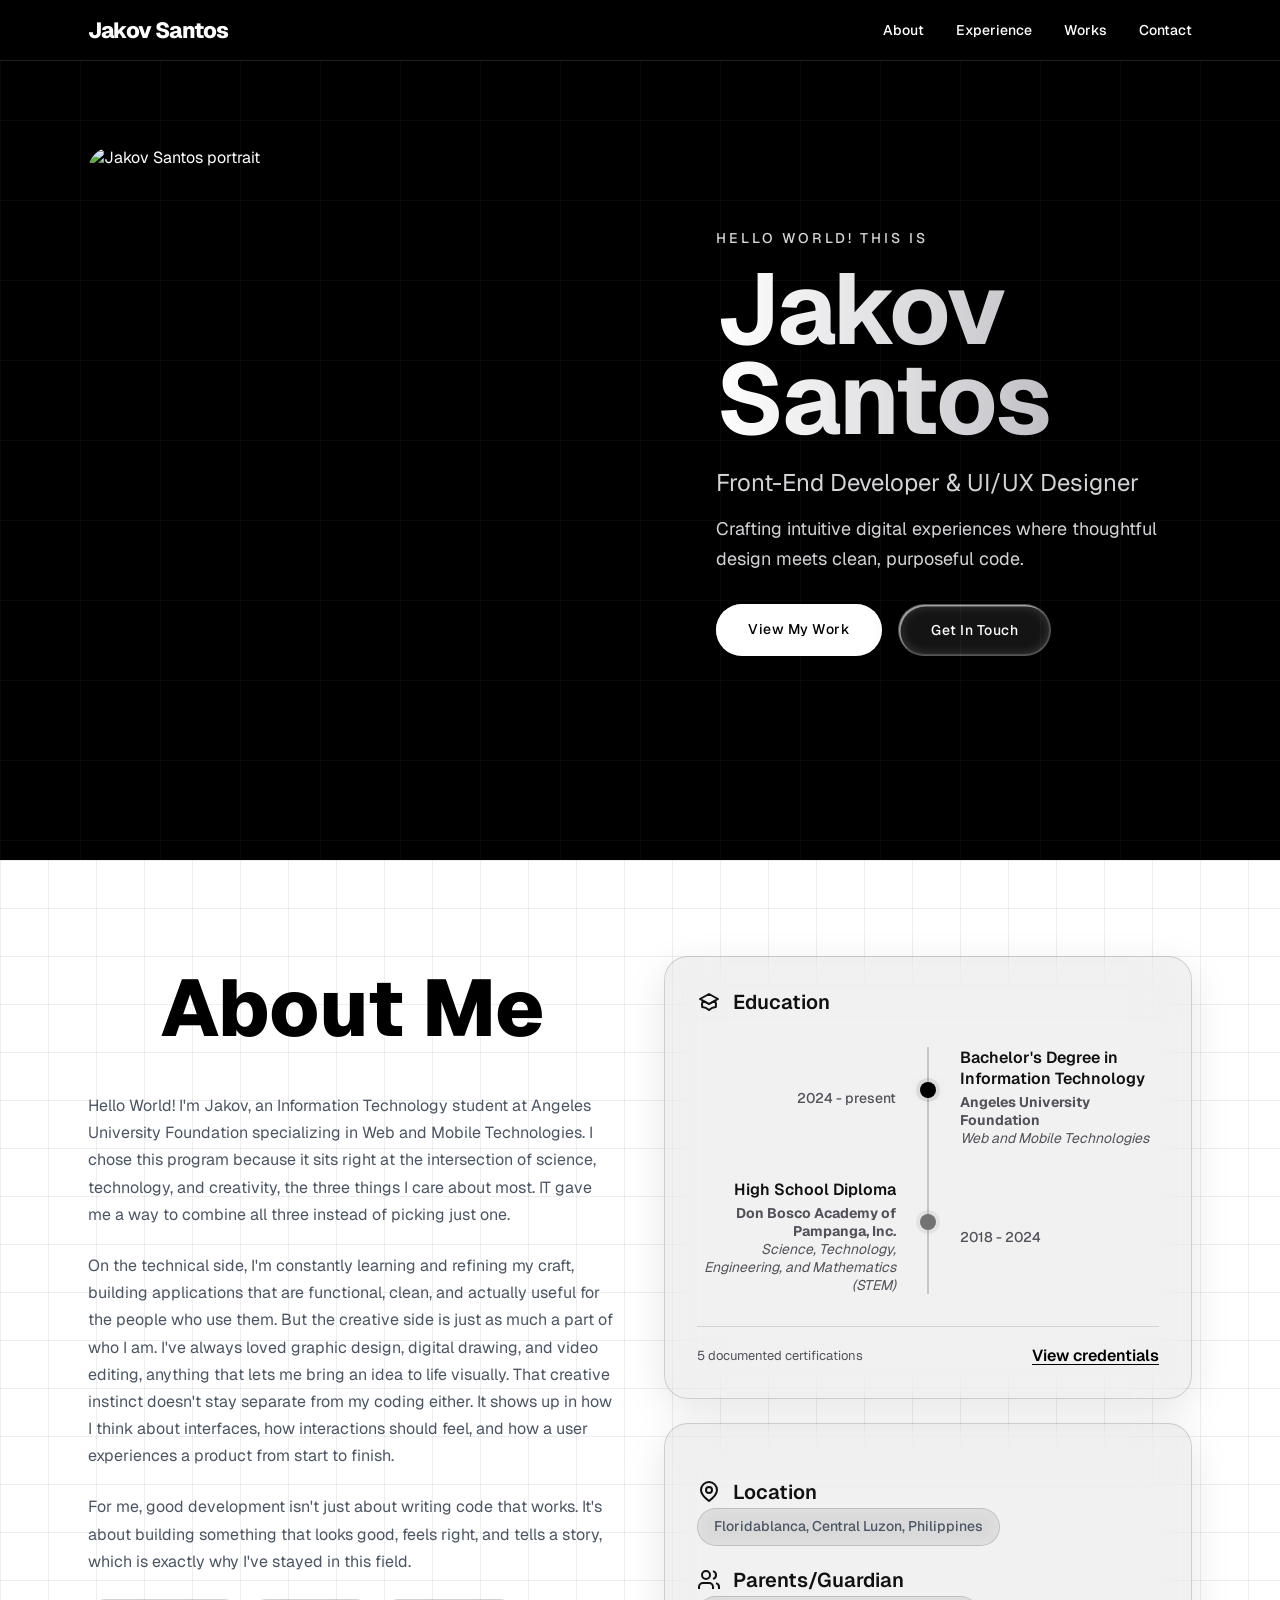
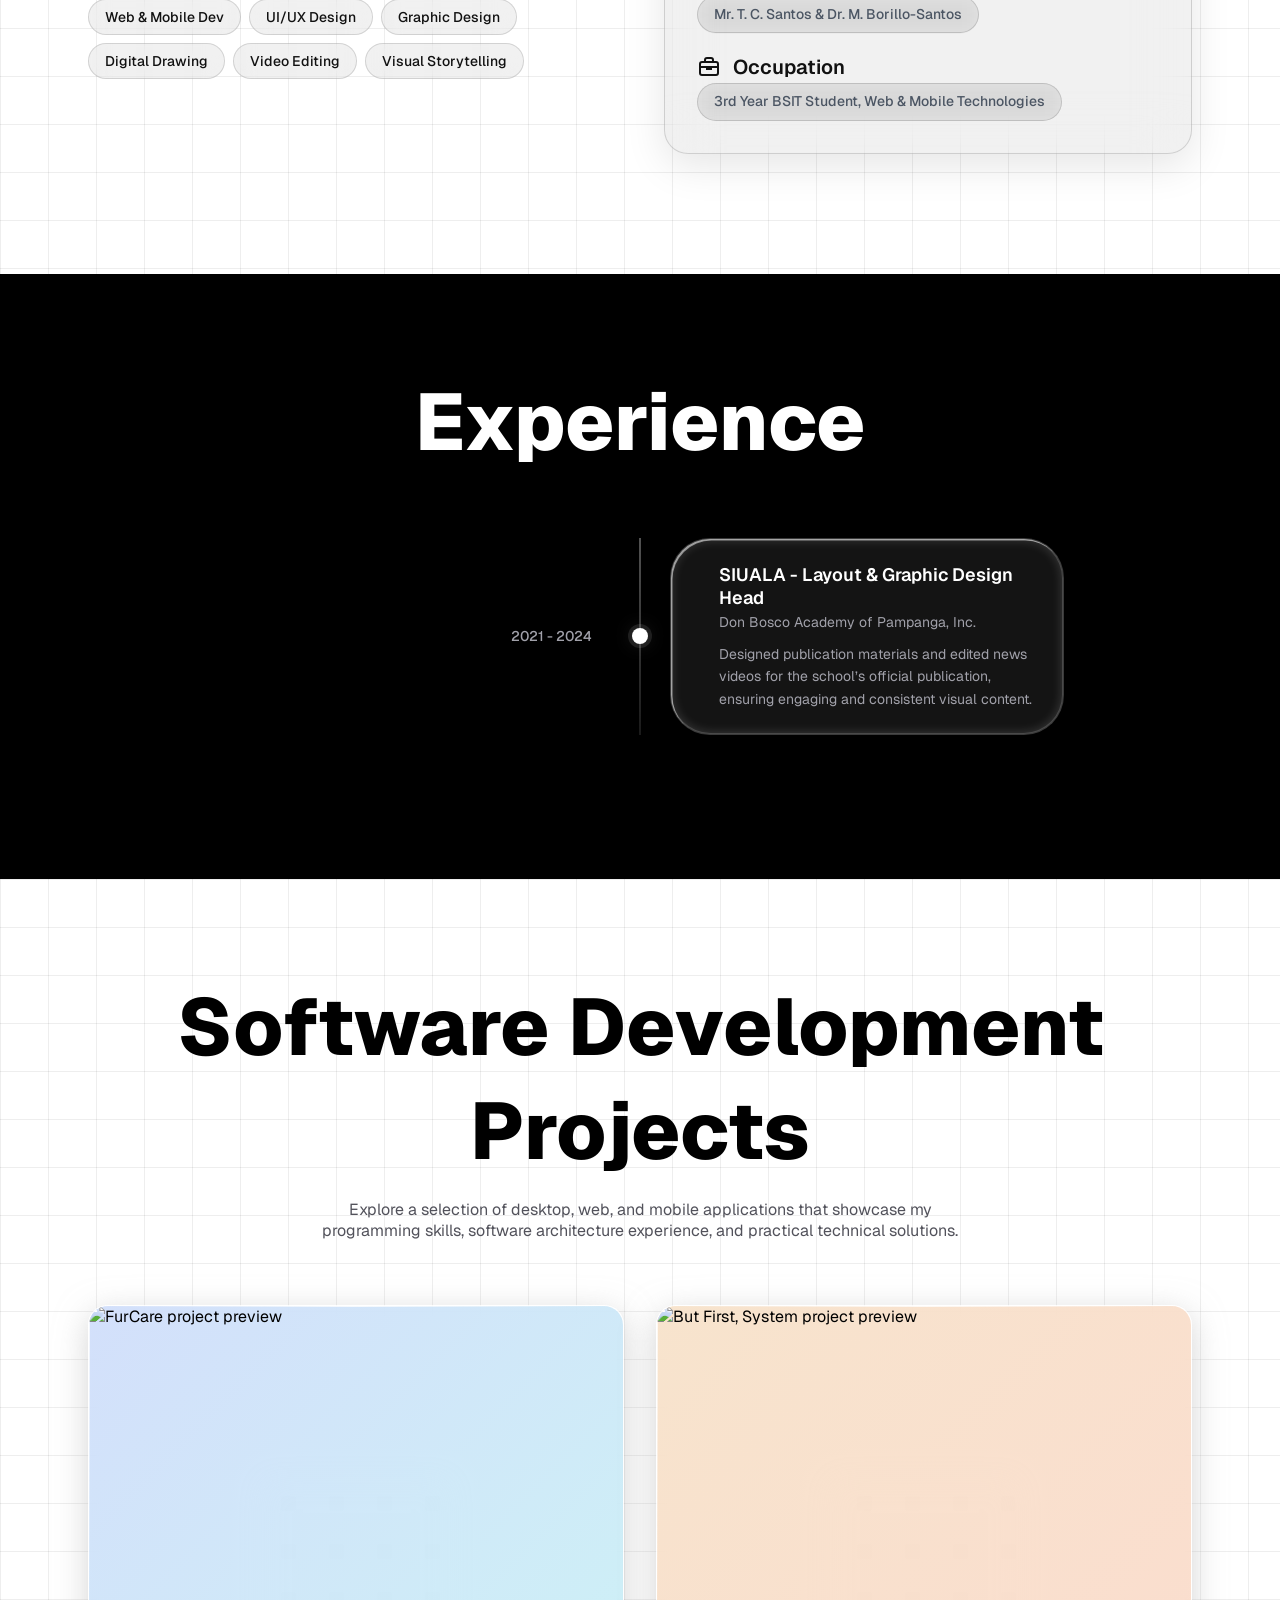
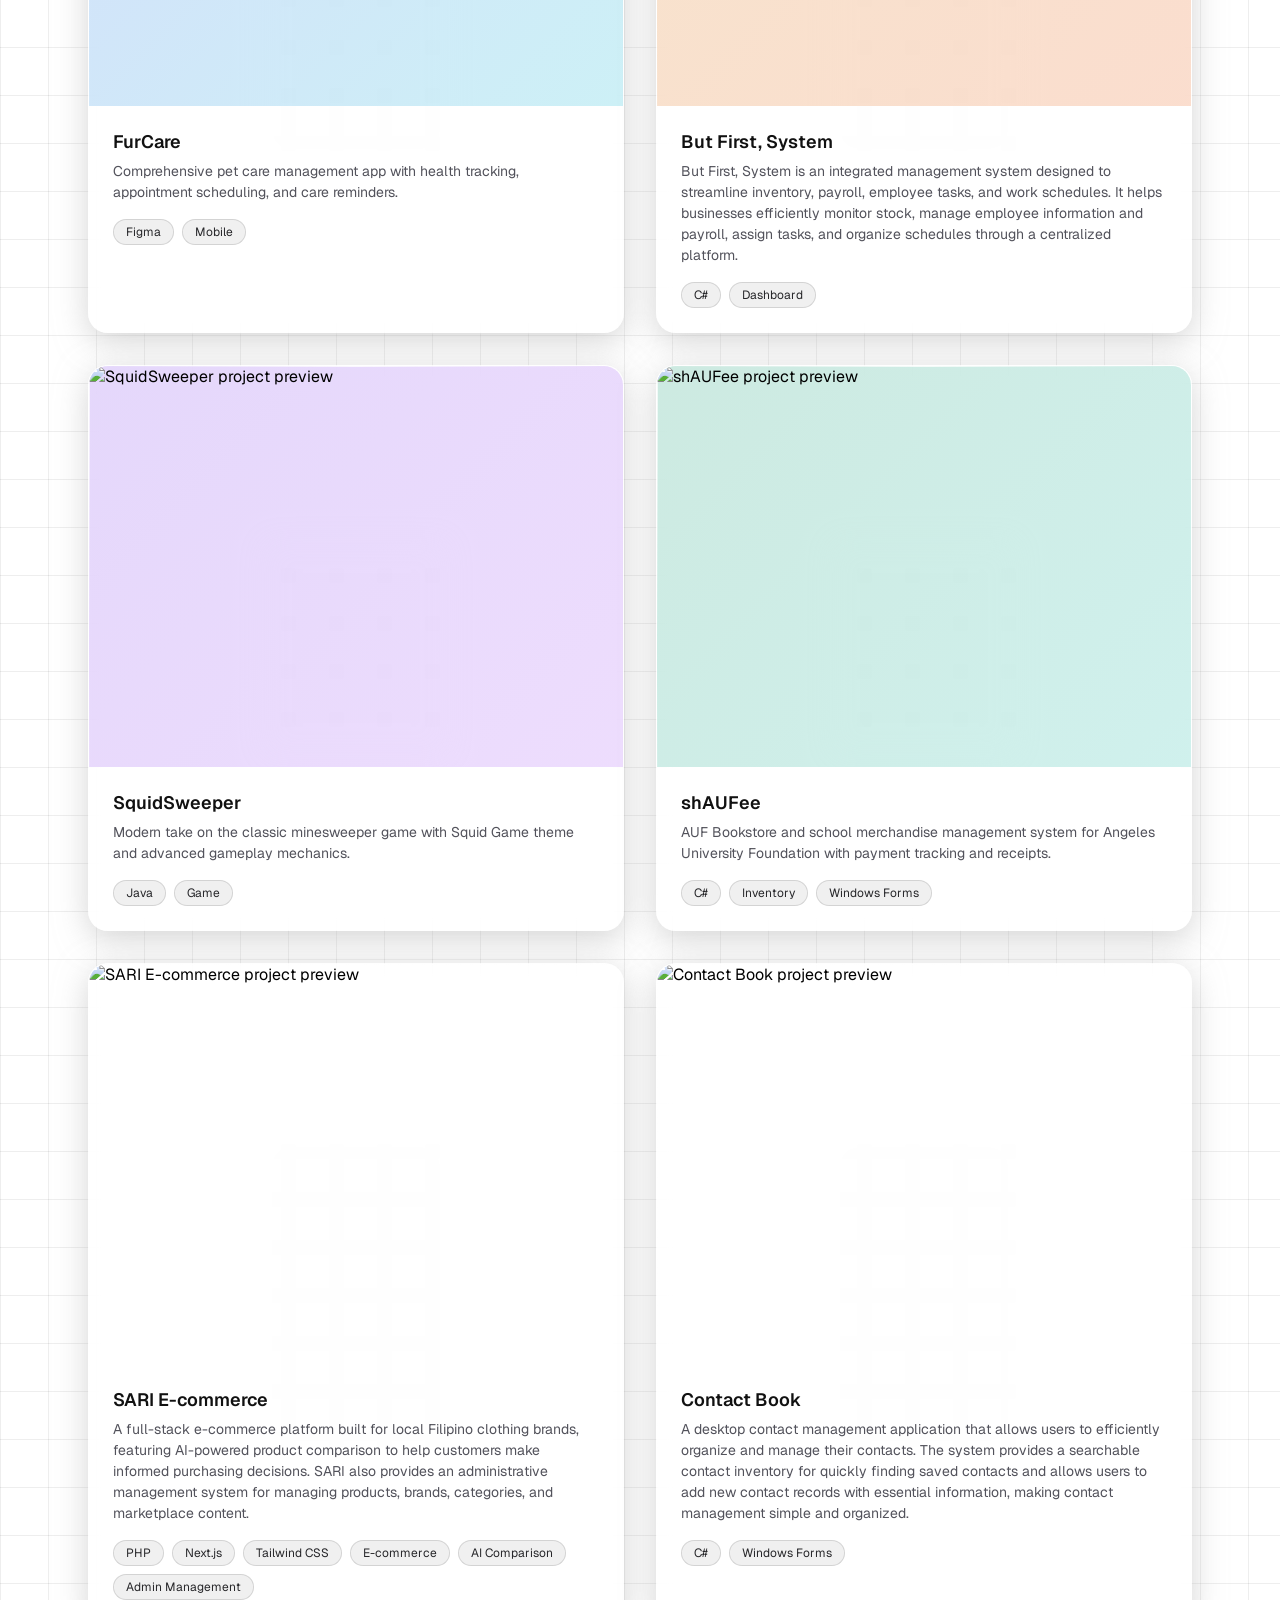
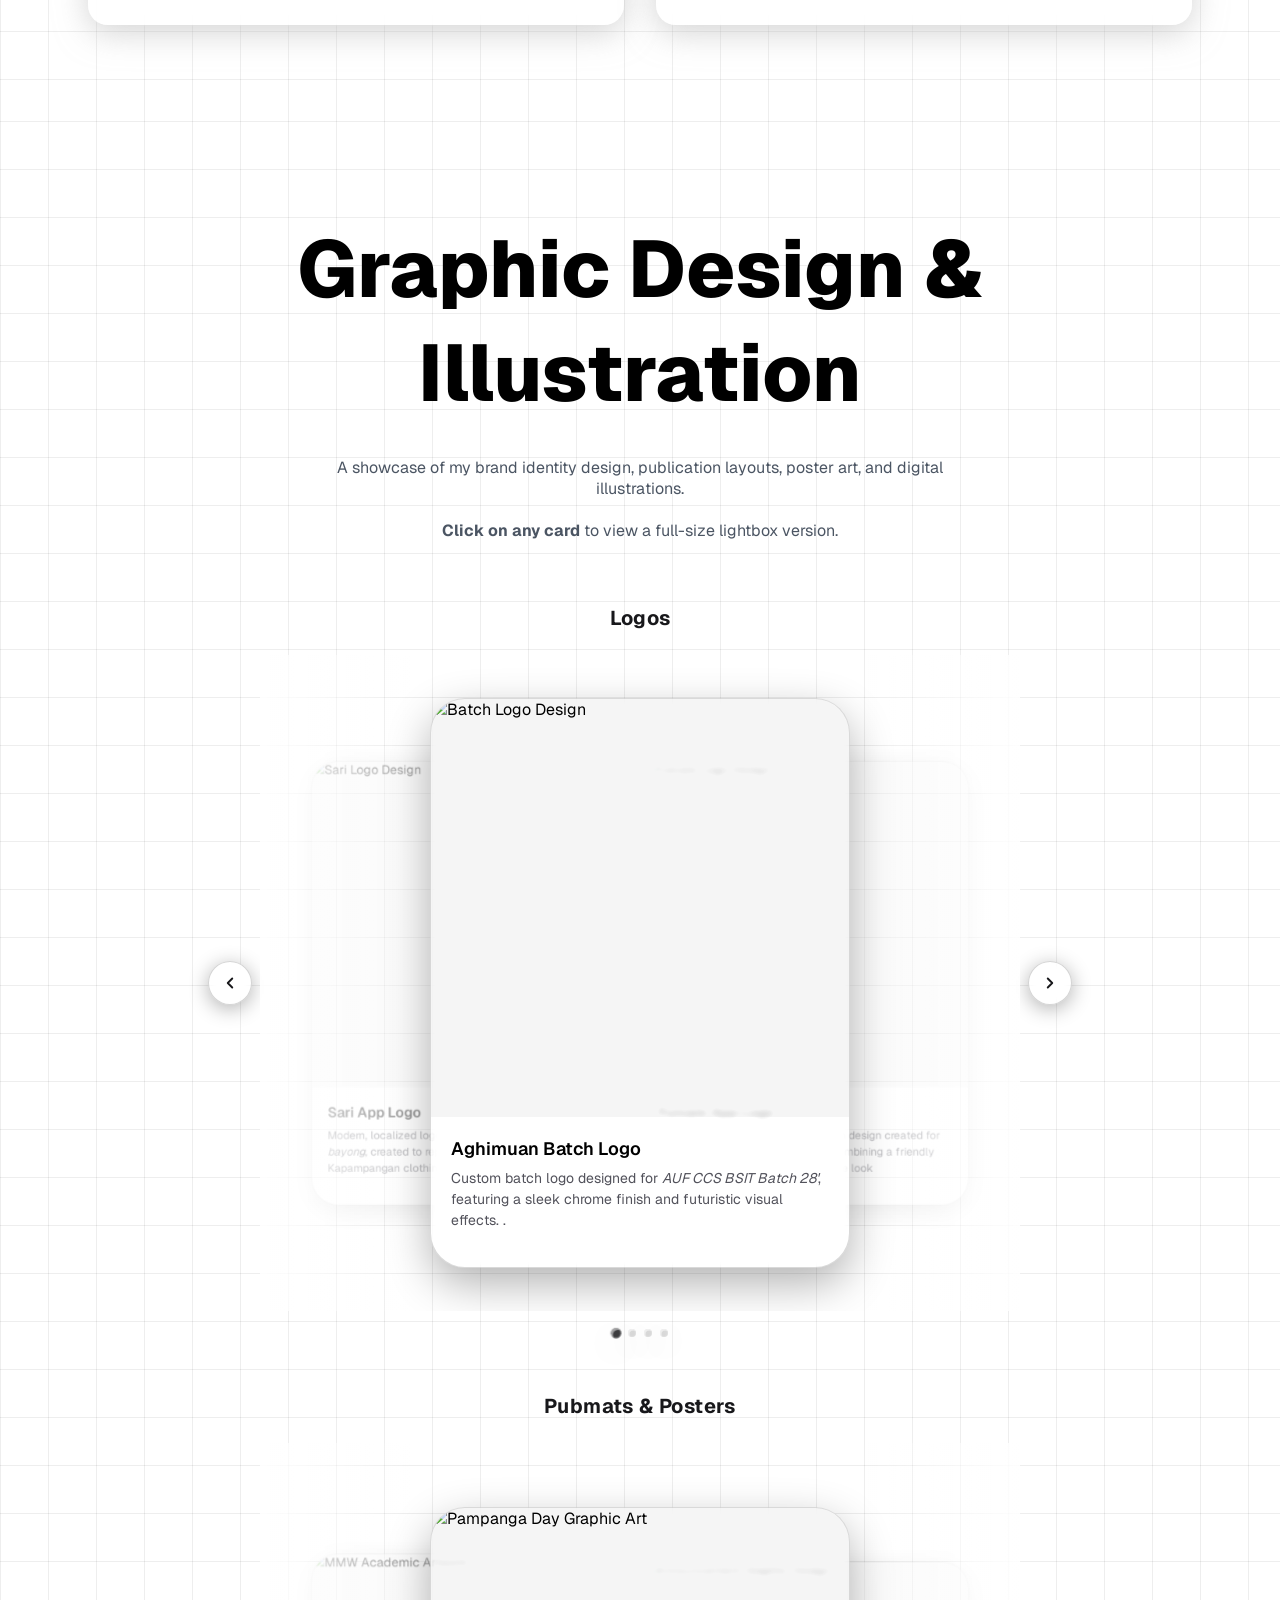
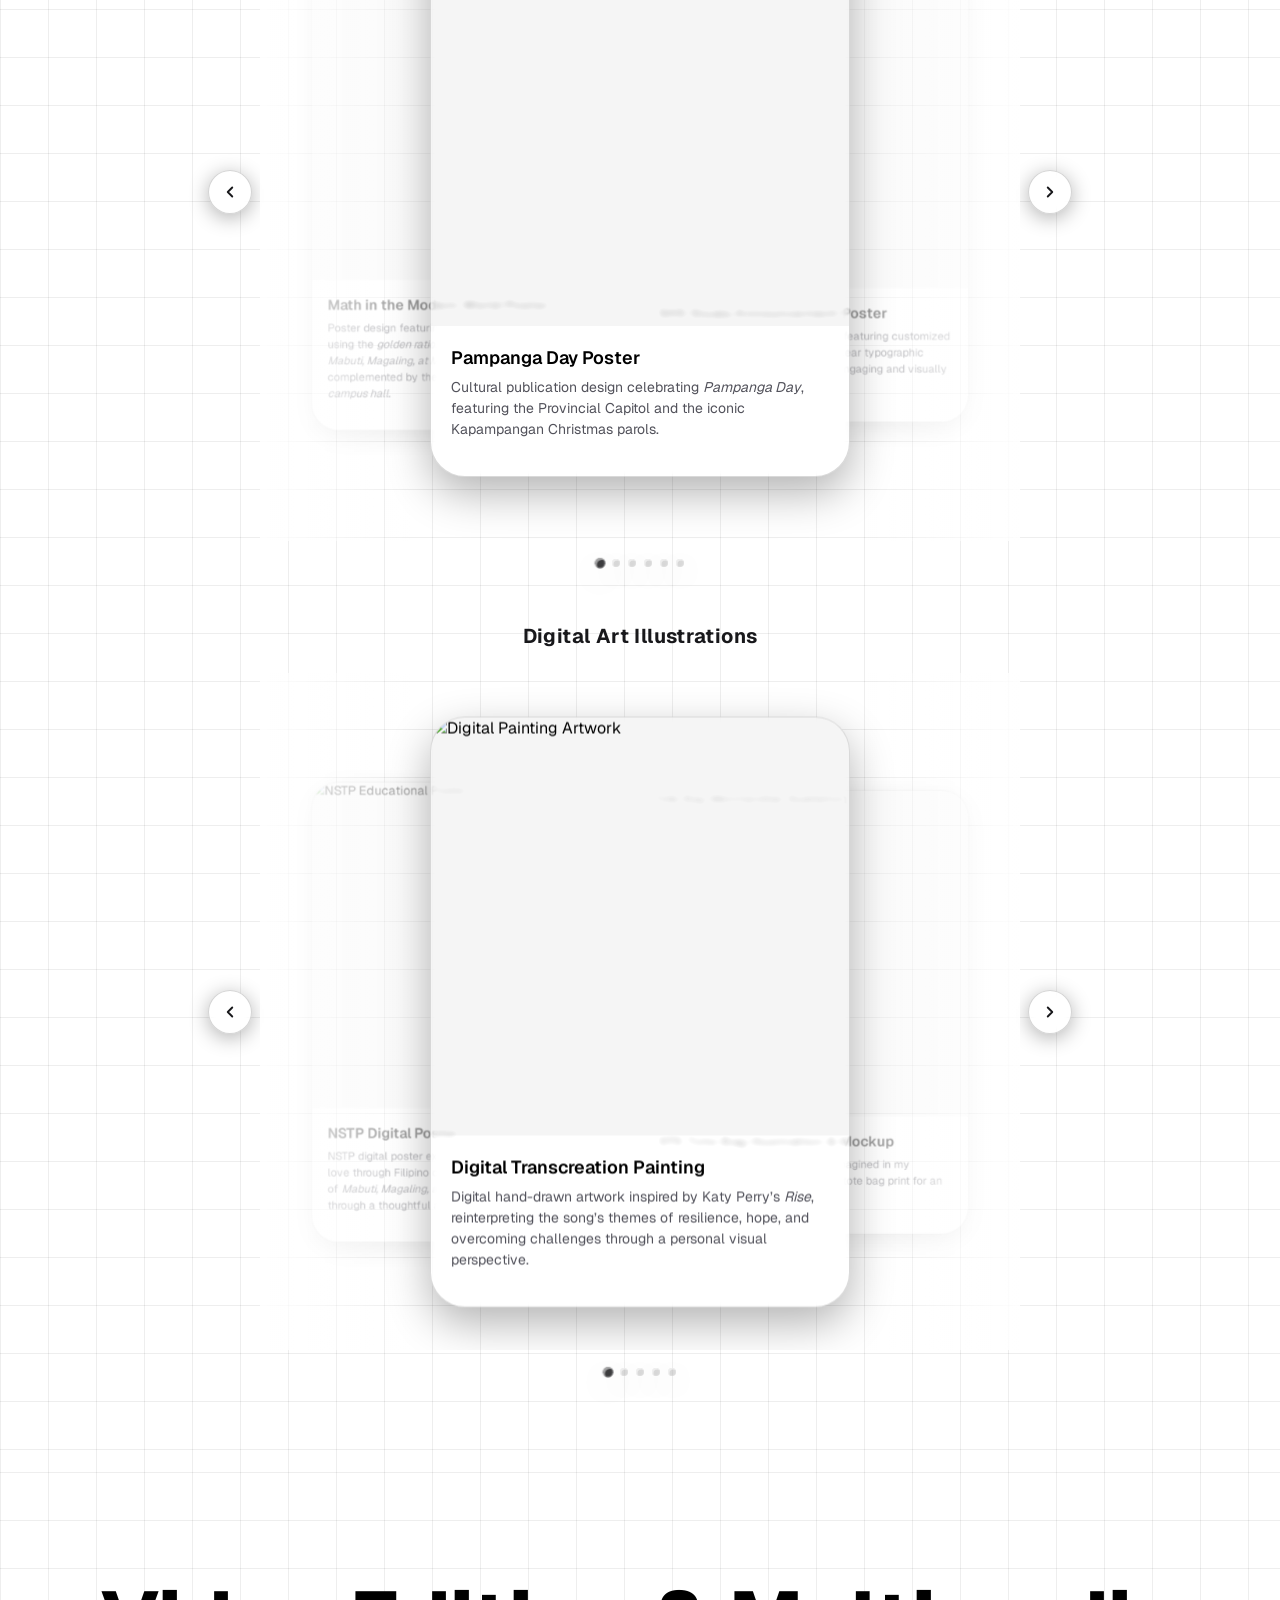
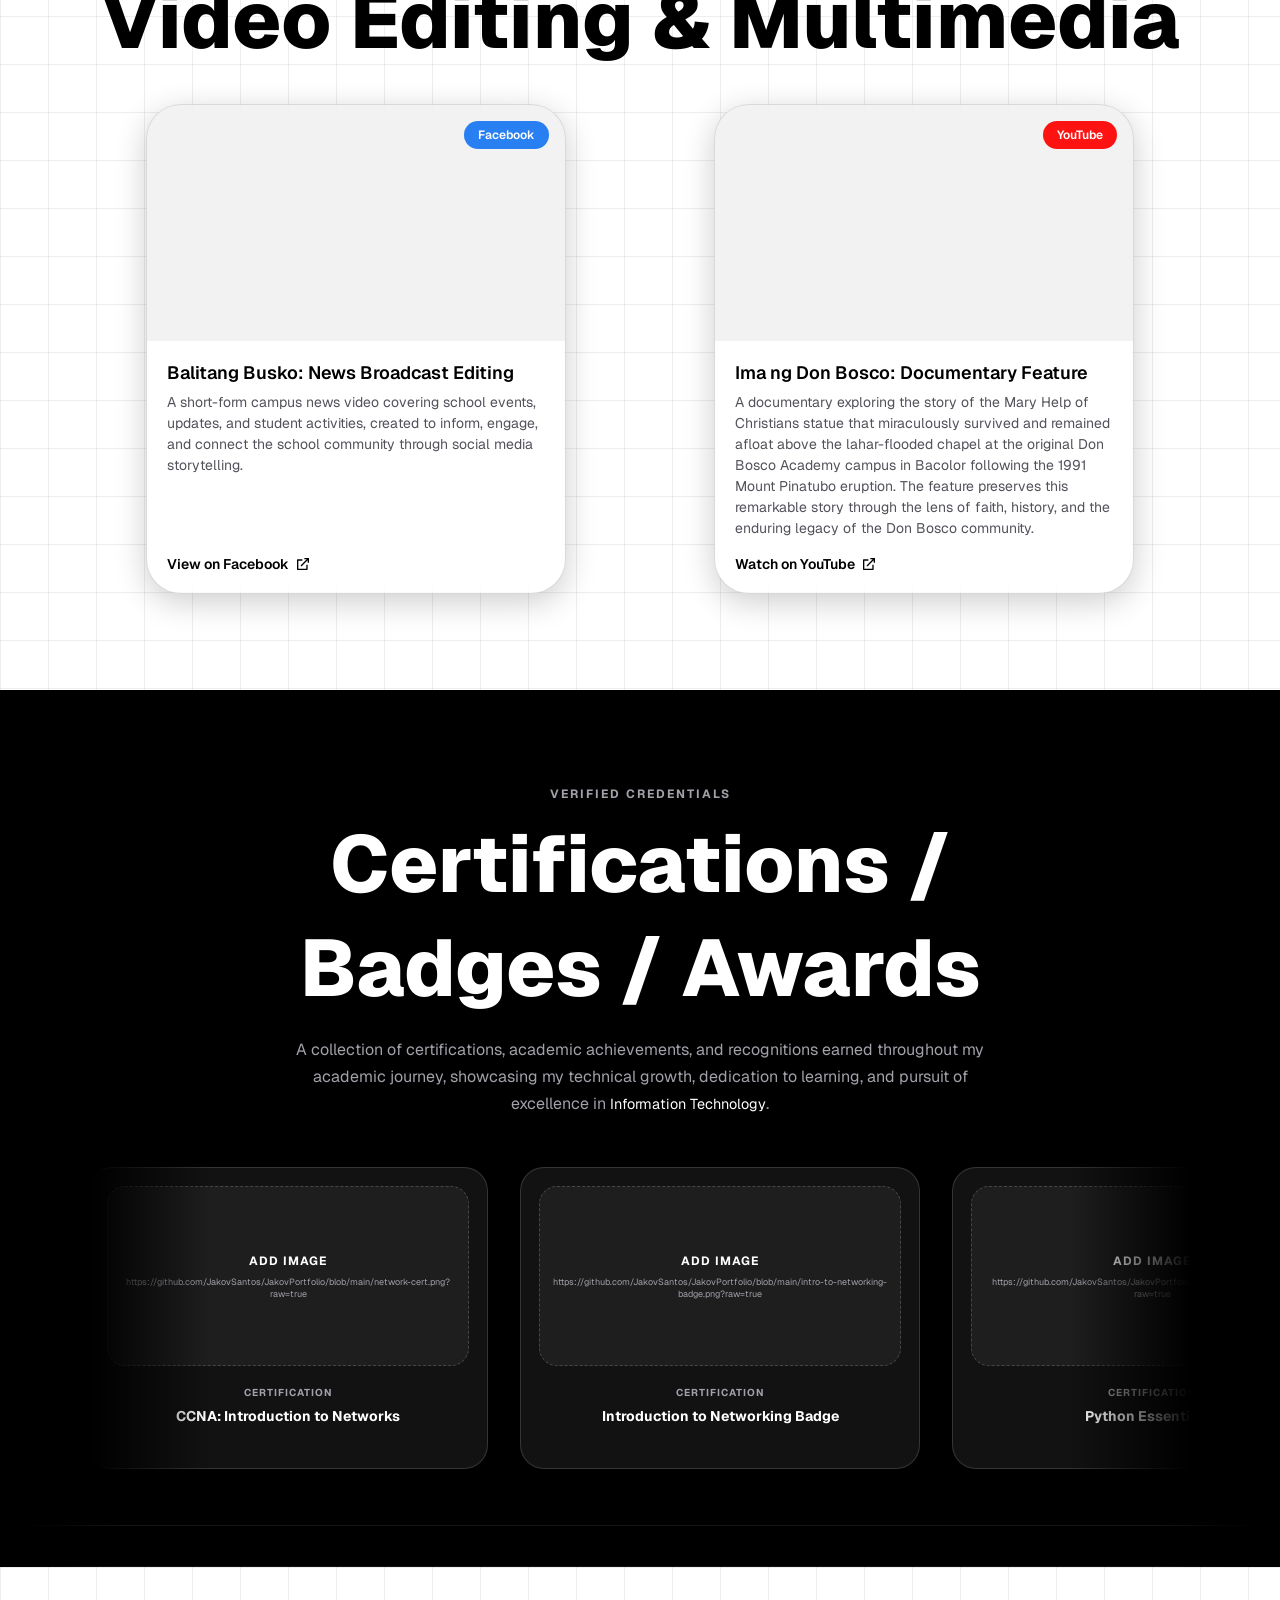
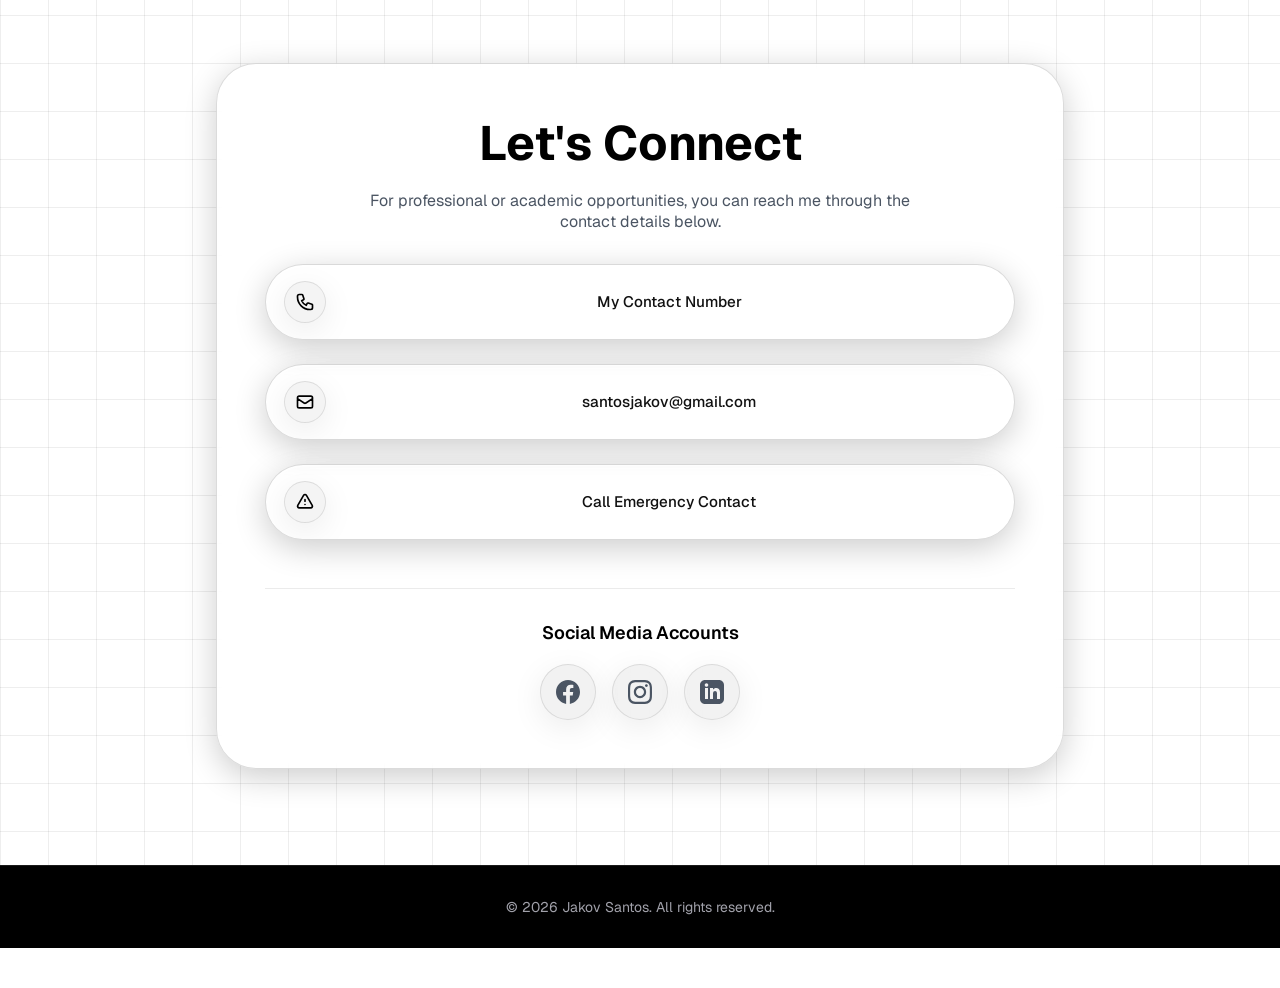
==== commit f40605a6: "Revise welcome text and tagline in index.html Updated welcome message and tagline for clarity and im" ====
--- a/index.html
+++ b/index.html
@@ -3100,12 +3100,11 @@
               " />
         </div>
         <div class="hero-text">
-          <p class="welcome">Welcome to my portfolio</p>
+          <p class="welcome">Hello World! This is</p>
           <h1>Jakov Santos</h1>
           <p class="subtitle">Front-End Developer & UI/UX Designer</p>
           <p class="tagline">
-            Building intuitive, high-impact digital experiences where clean
-            code meets purposeful design.
+            Crafting intuitive digital experiences where thoughtful design meets clean, purposeful code.
           </p>
           <div class="hero-buttons">
             <a href="#work" class="btn-primary-light">View My Work</a>
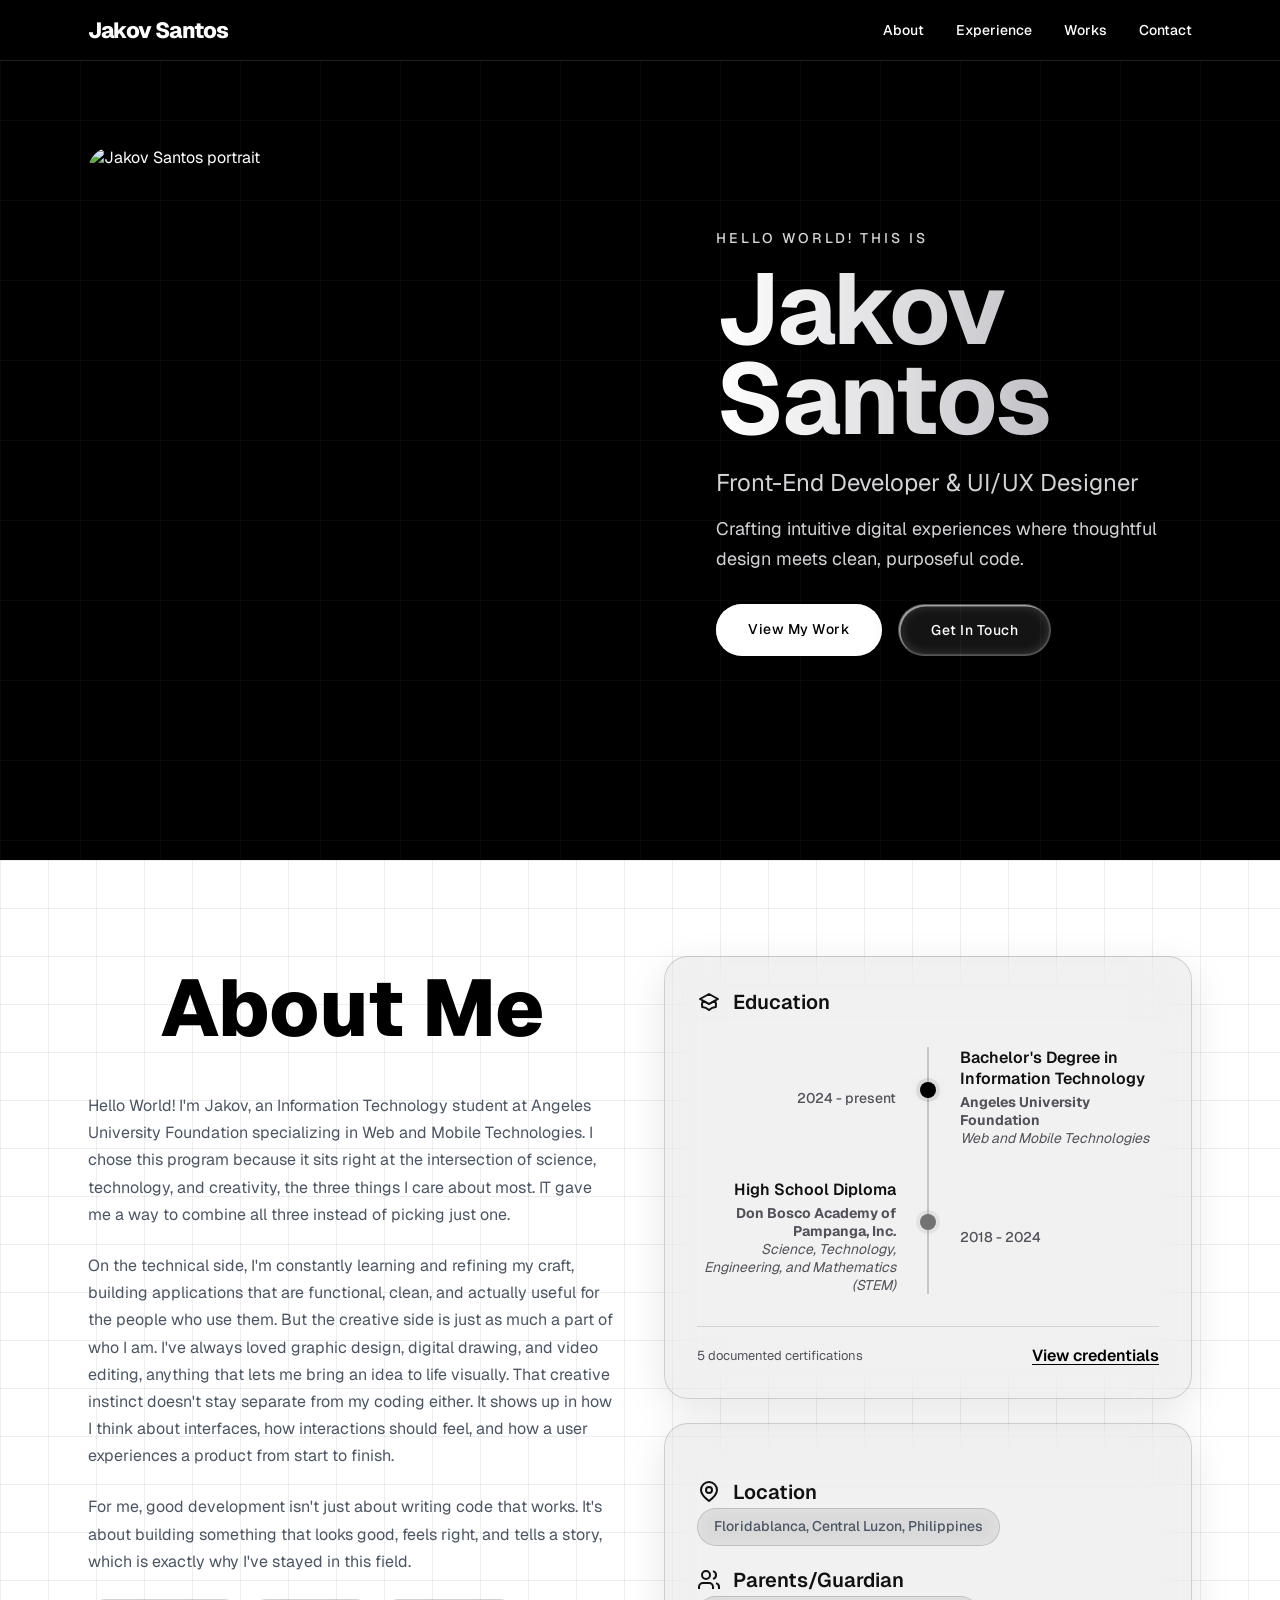
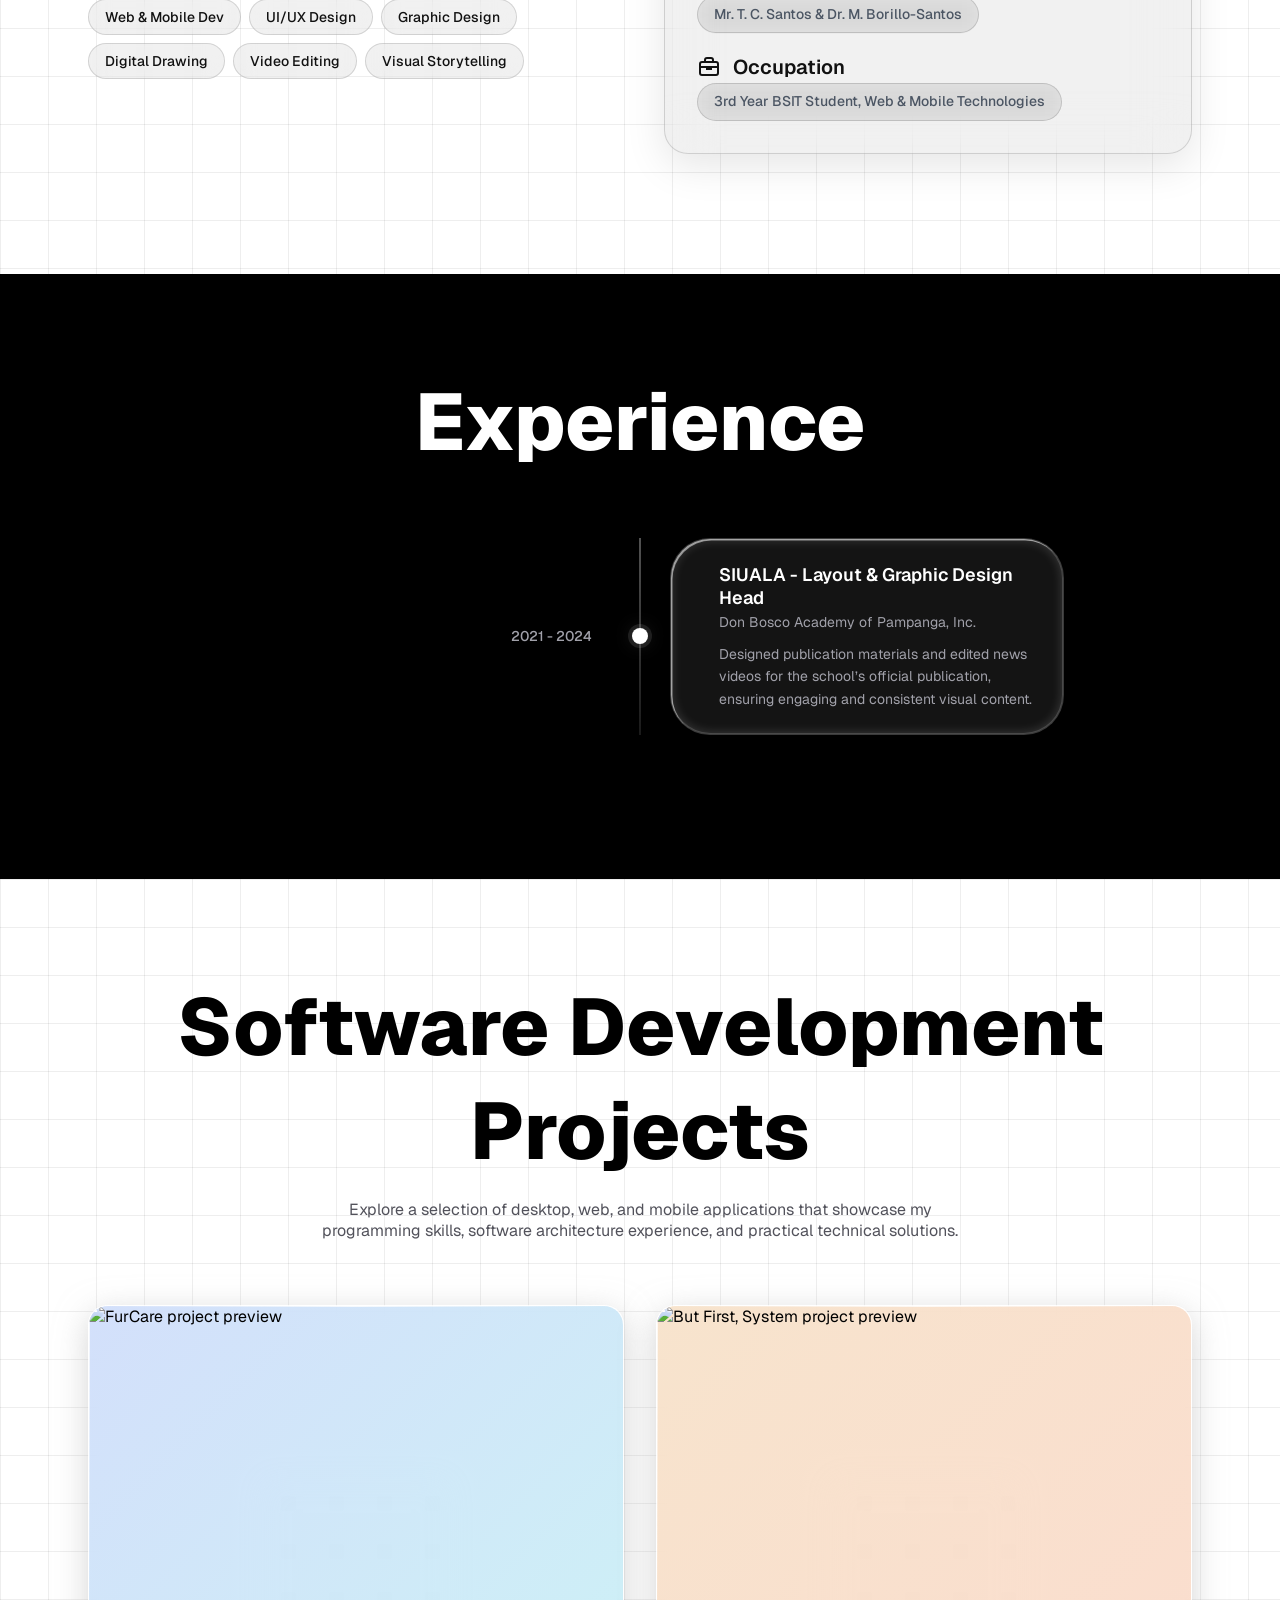
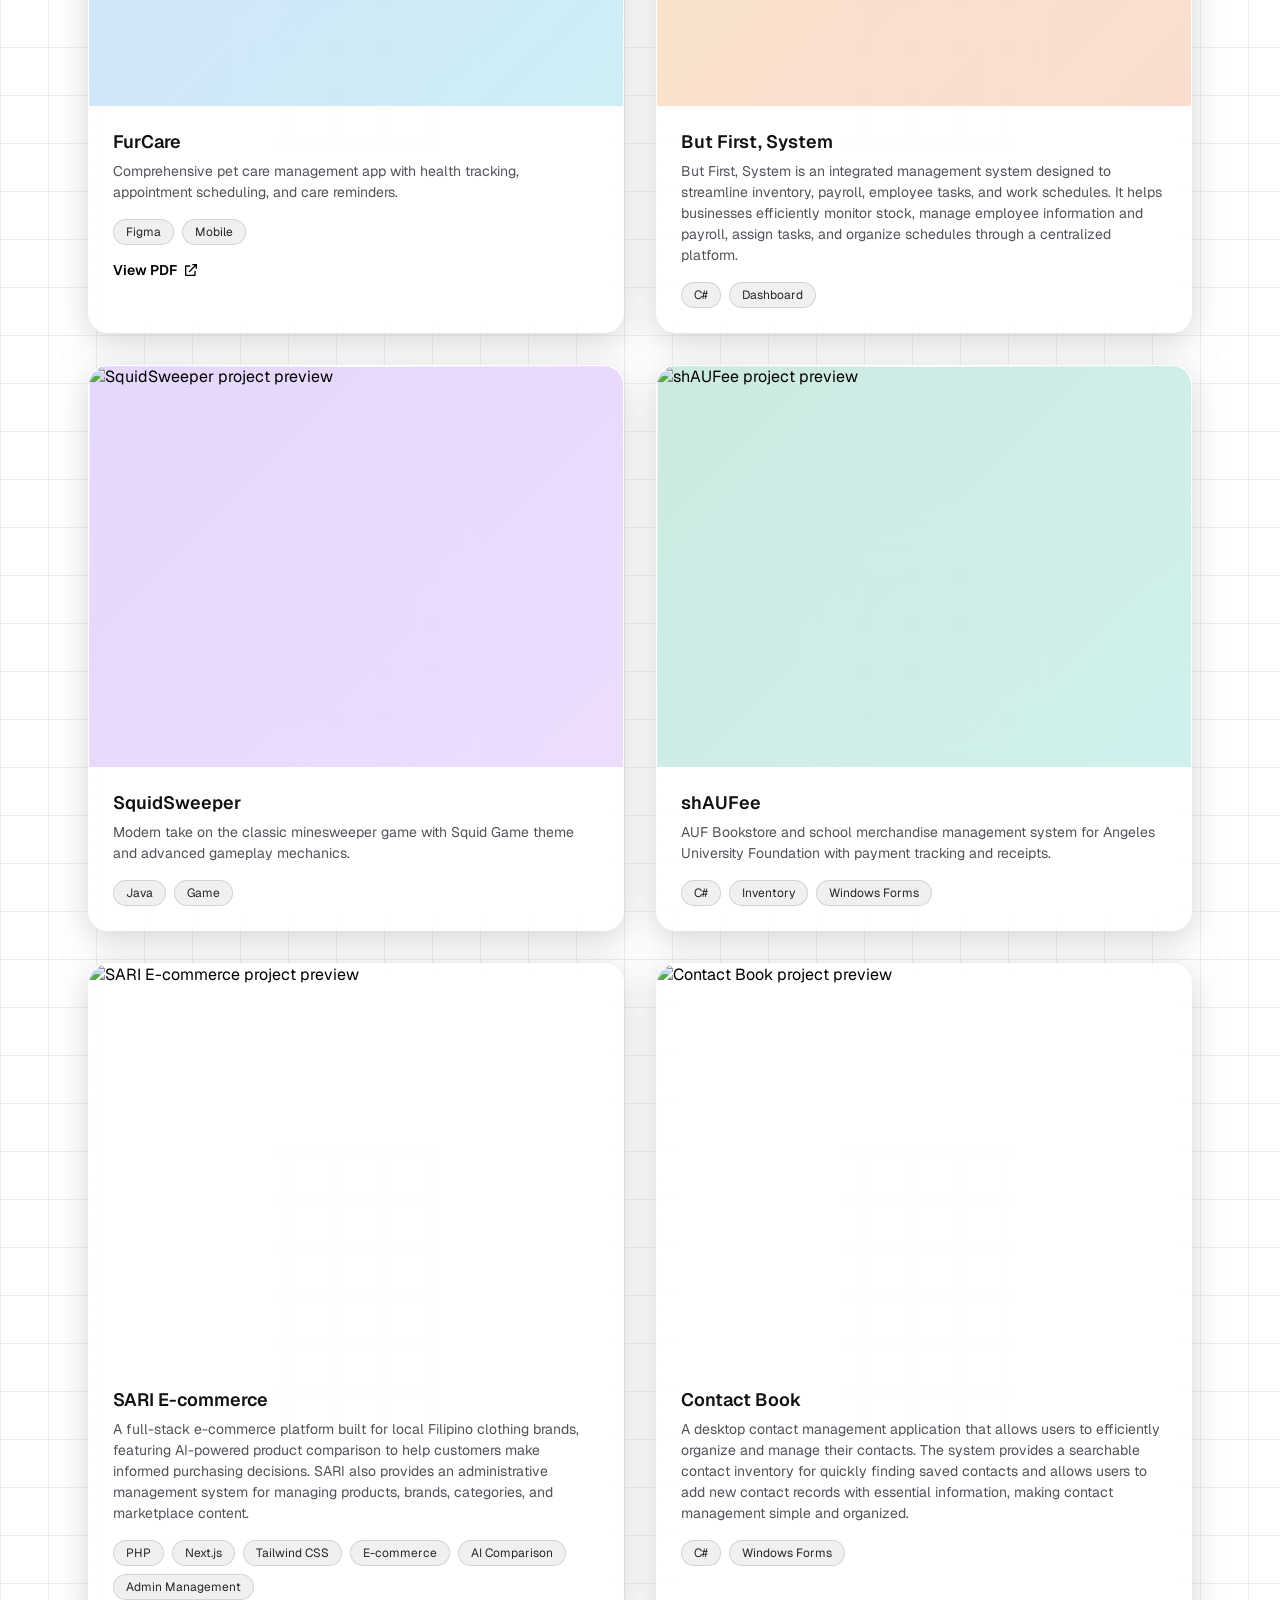
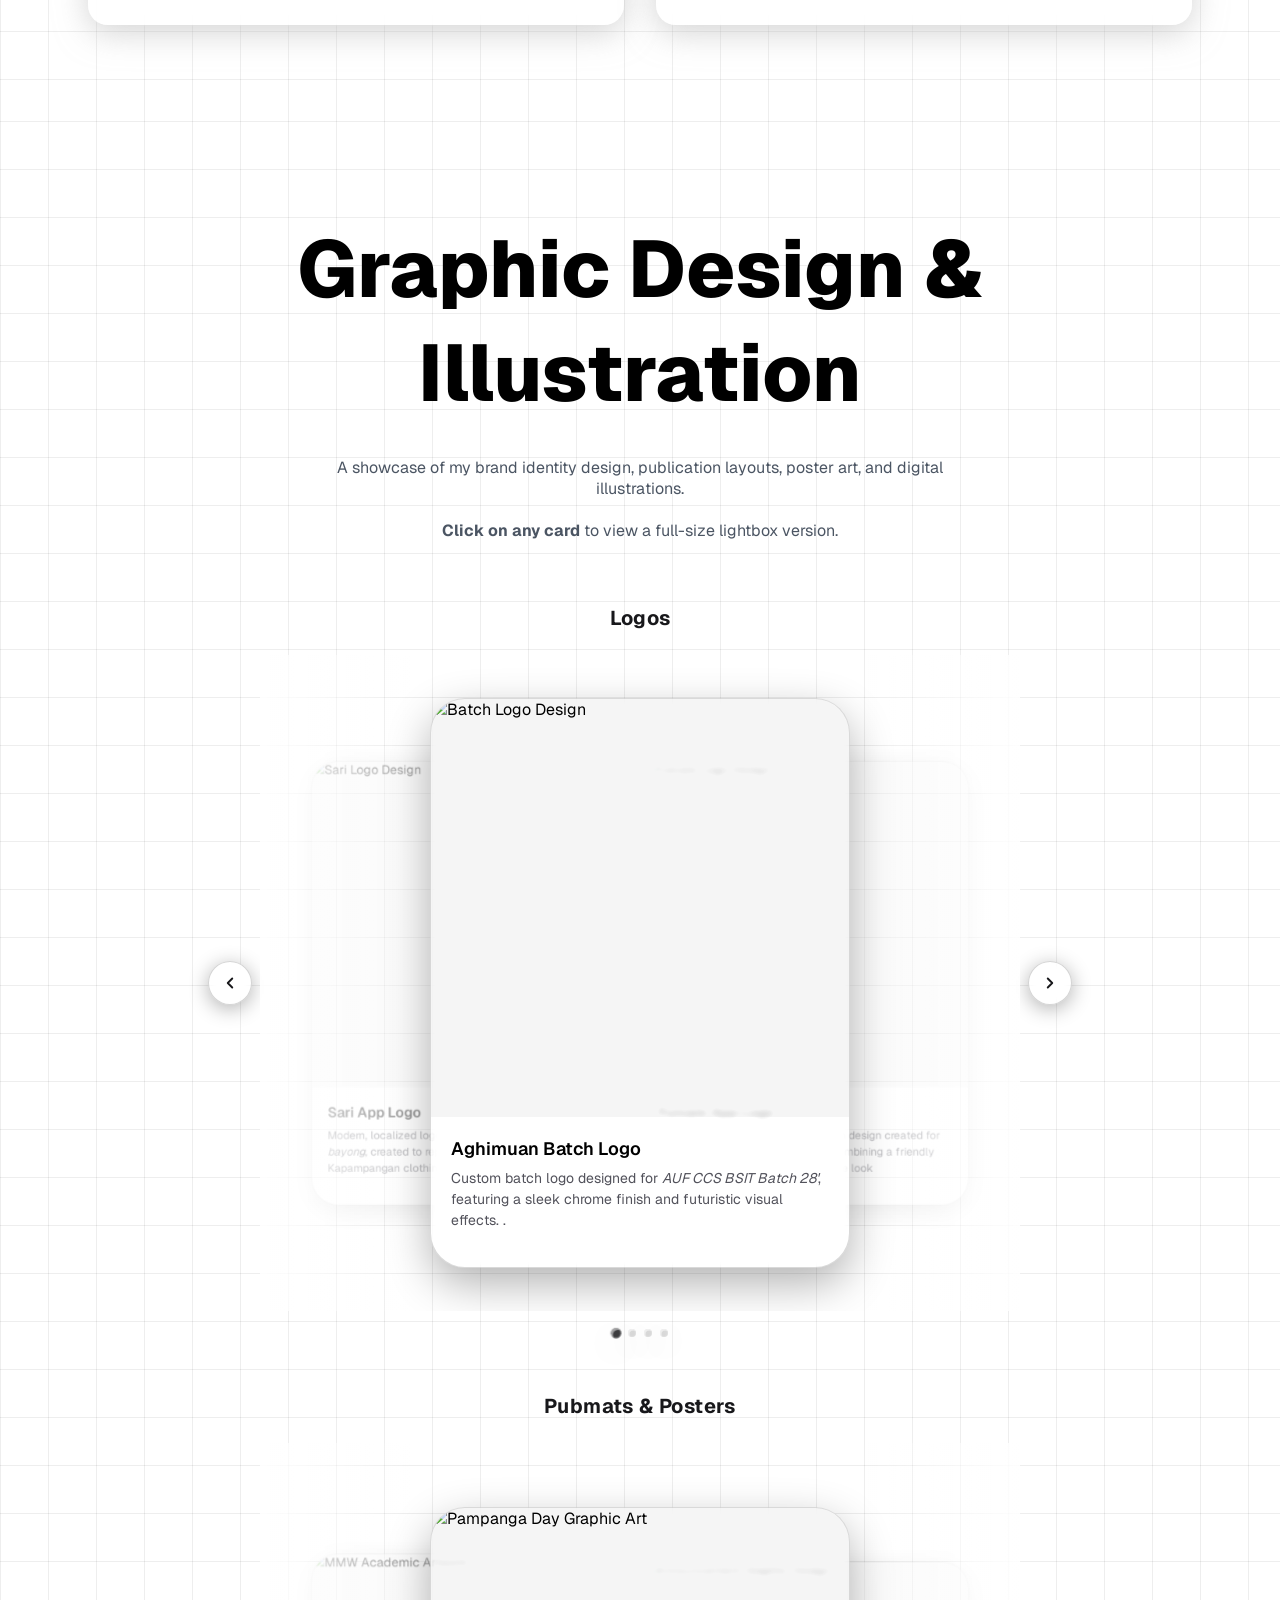
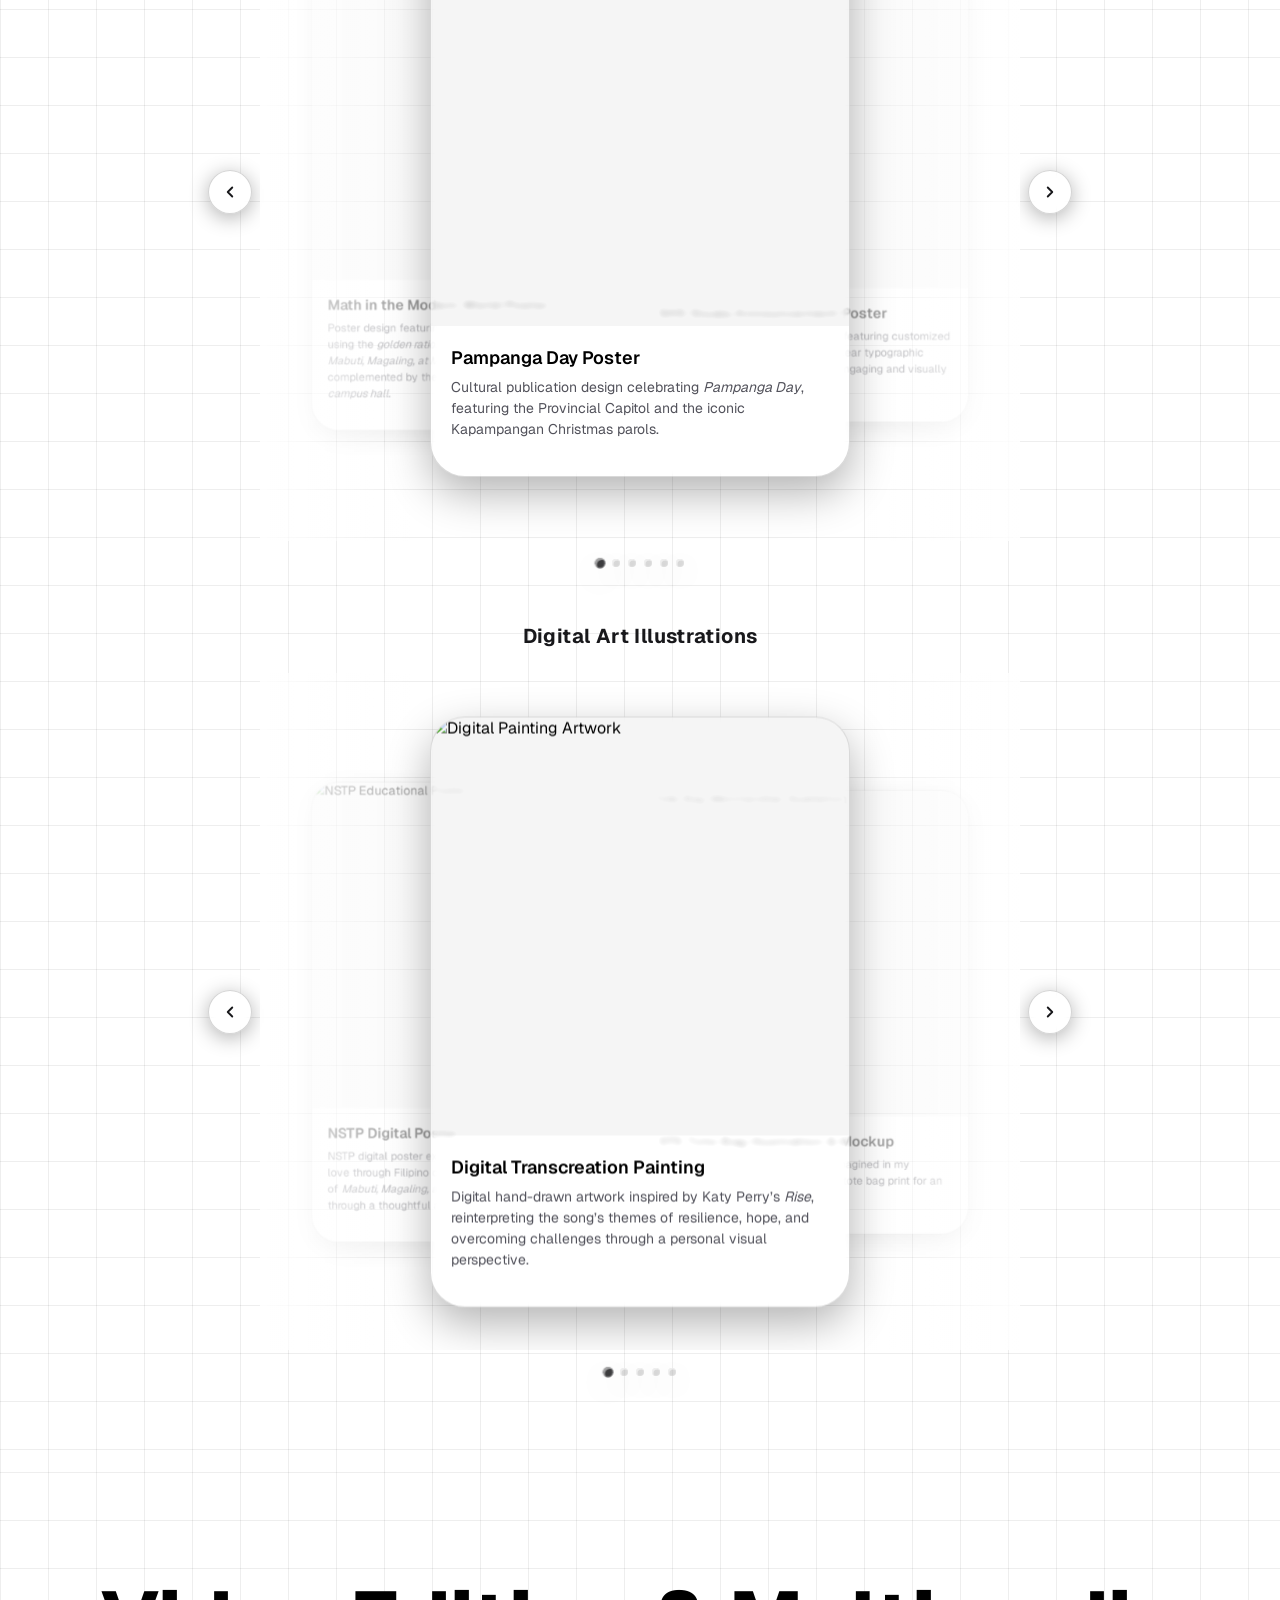
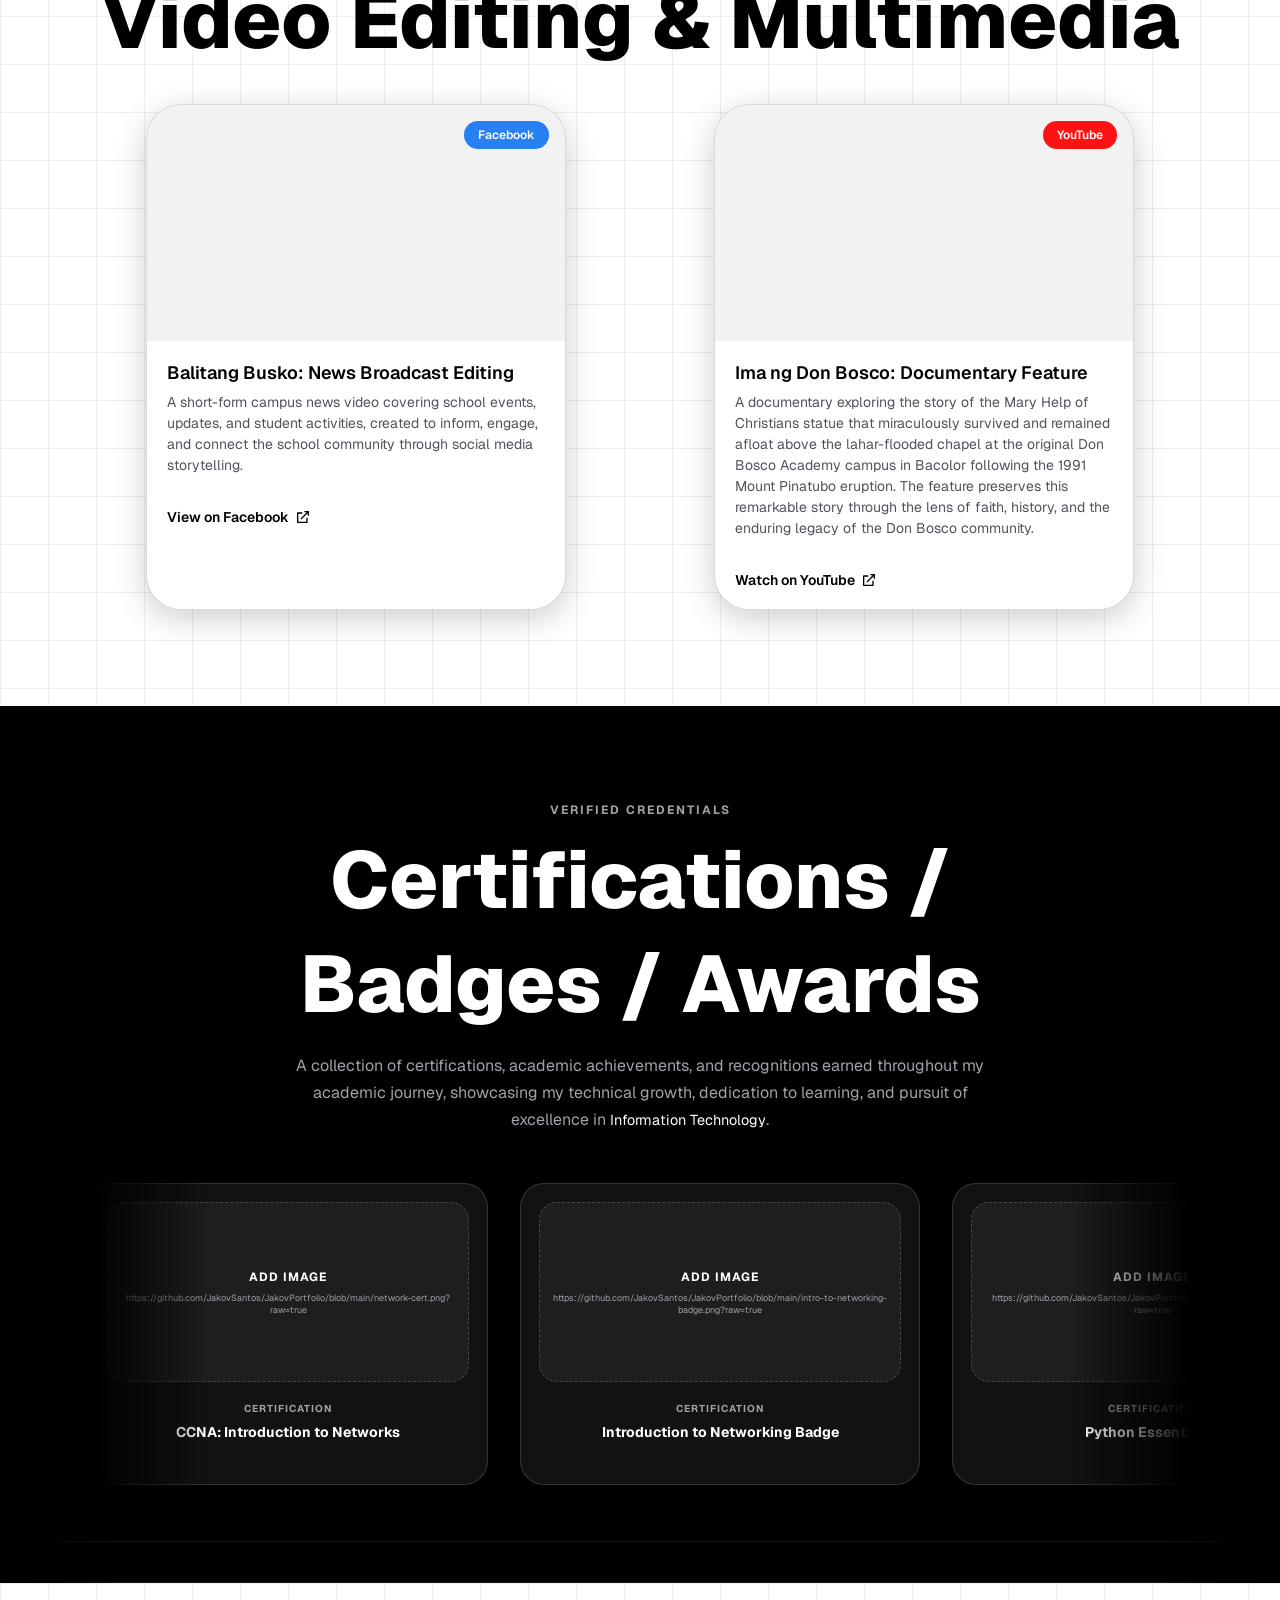
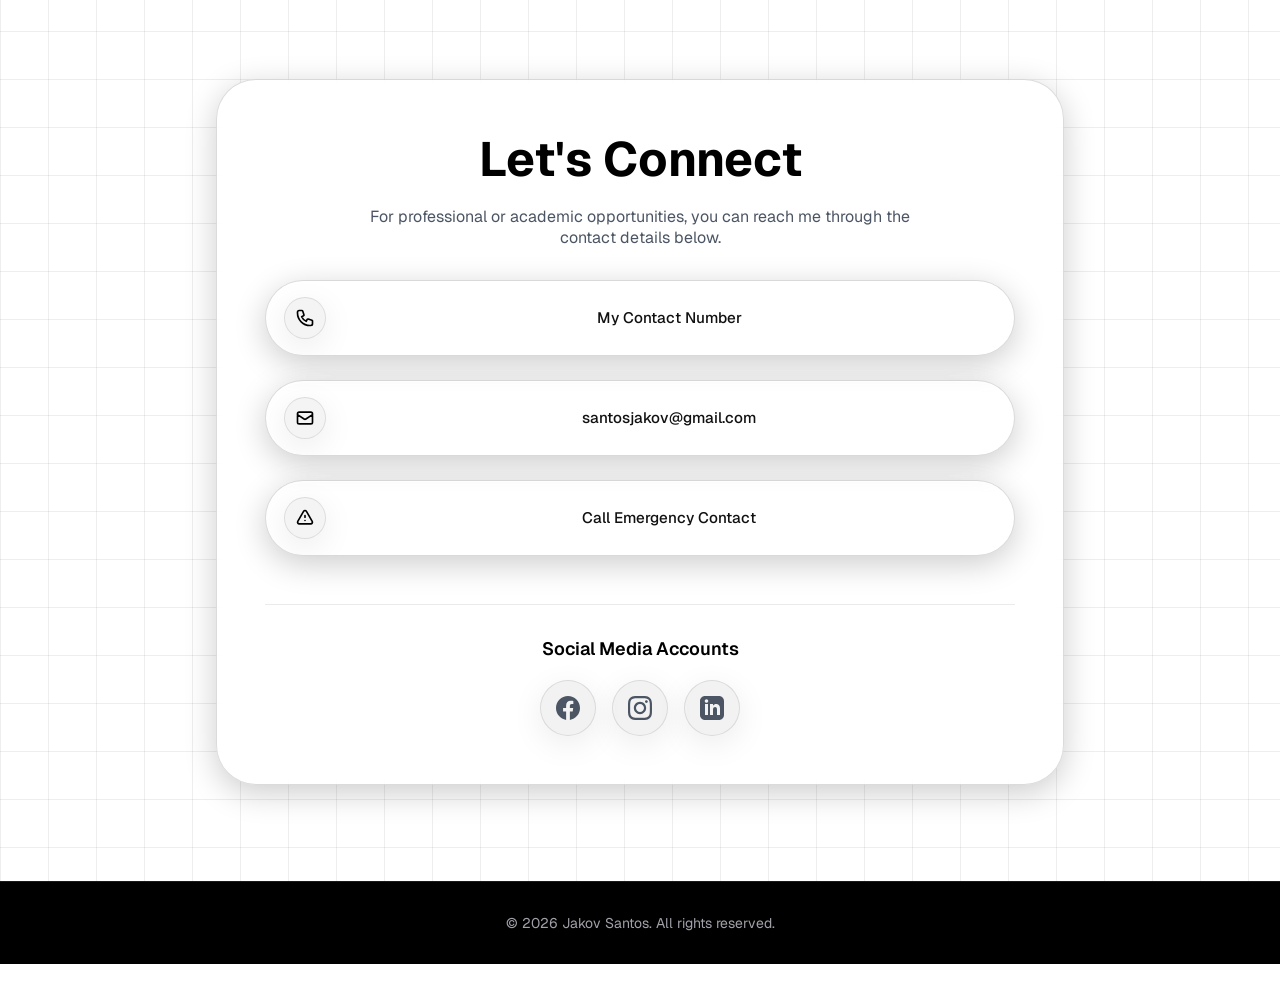
==== commit 0f5df8f6: "Adjust styles and add PDF link in index.html Updated margin-top for creative-link and added a PDF li" ====
--- a/index.html
+++ b/index.html
@@ -1045,7 +1045,7 @@
     }
 
     .creative-link {
-      margin-top: auto;
+      margin-top: 16px;
       display: inline-flex;
       align-items: center;
       gap: 6px;
@@ -3284,9 +3284,18 @@
               Comprehensive pet care management app with health tracking,
               appointment scheduling, and care reminders.
             </p>
+            
             <div class="project-tags">
               <span class="tag">Figma</span><span class="tag">Mobile</span>
             </div>
+             <a href="https://drive.google.com/file/d/1jZI0vffFfb3wWgngMCYE0AxzPCI9XRK7/view?usp=sharing" target="_blank" rel="noopener noreferrer"
+              class="creative-link">
+              View PDF <svg width="16" height="16" fill="currentColor" viewBox="0 0 24 24">
+                <path d="M14 3h7v7h-2V6.414l-9.293 9.293-1.414-1.414L17.586 5H14V3z" />
+                <path d="M5 5h6v2H5v12h12v-6h2v7a1 1 0 0 1-1 1H4a1 1 0 0 1-1-1V6a1 1 0 0 1 1-1z" />
+              </svg>
+              
+            </a>
           </div>
         </article>
         <article class="project-card glass-card-dark">
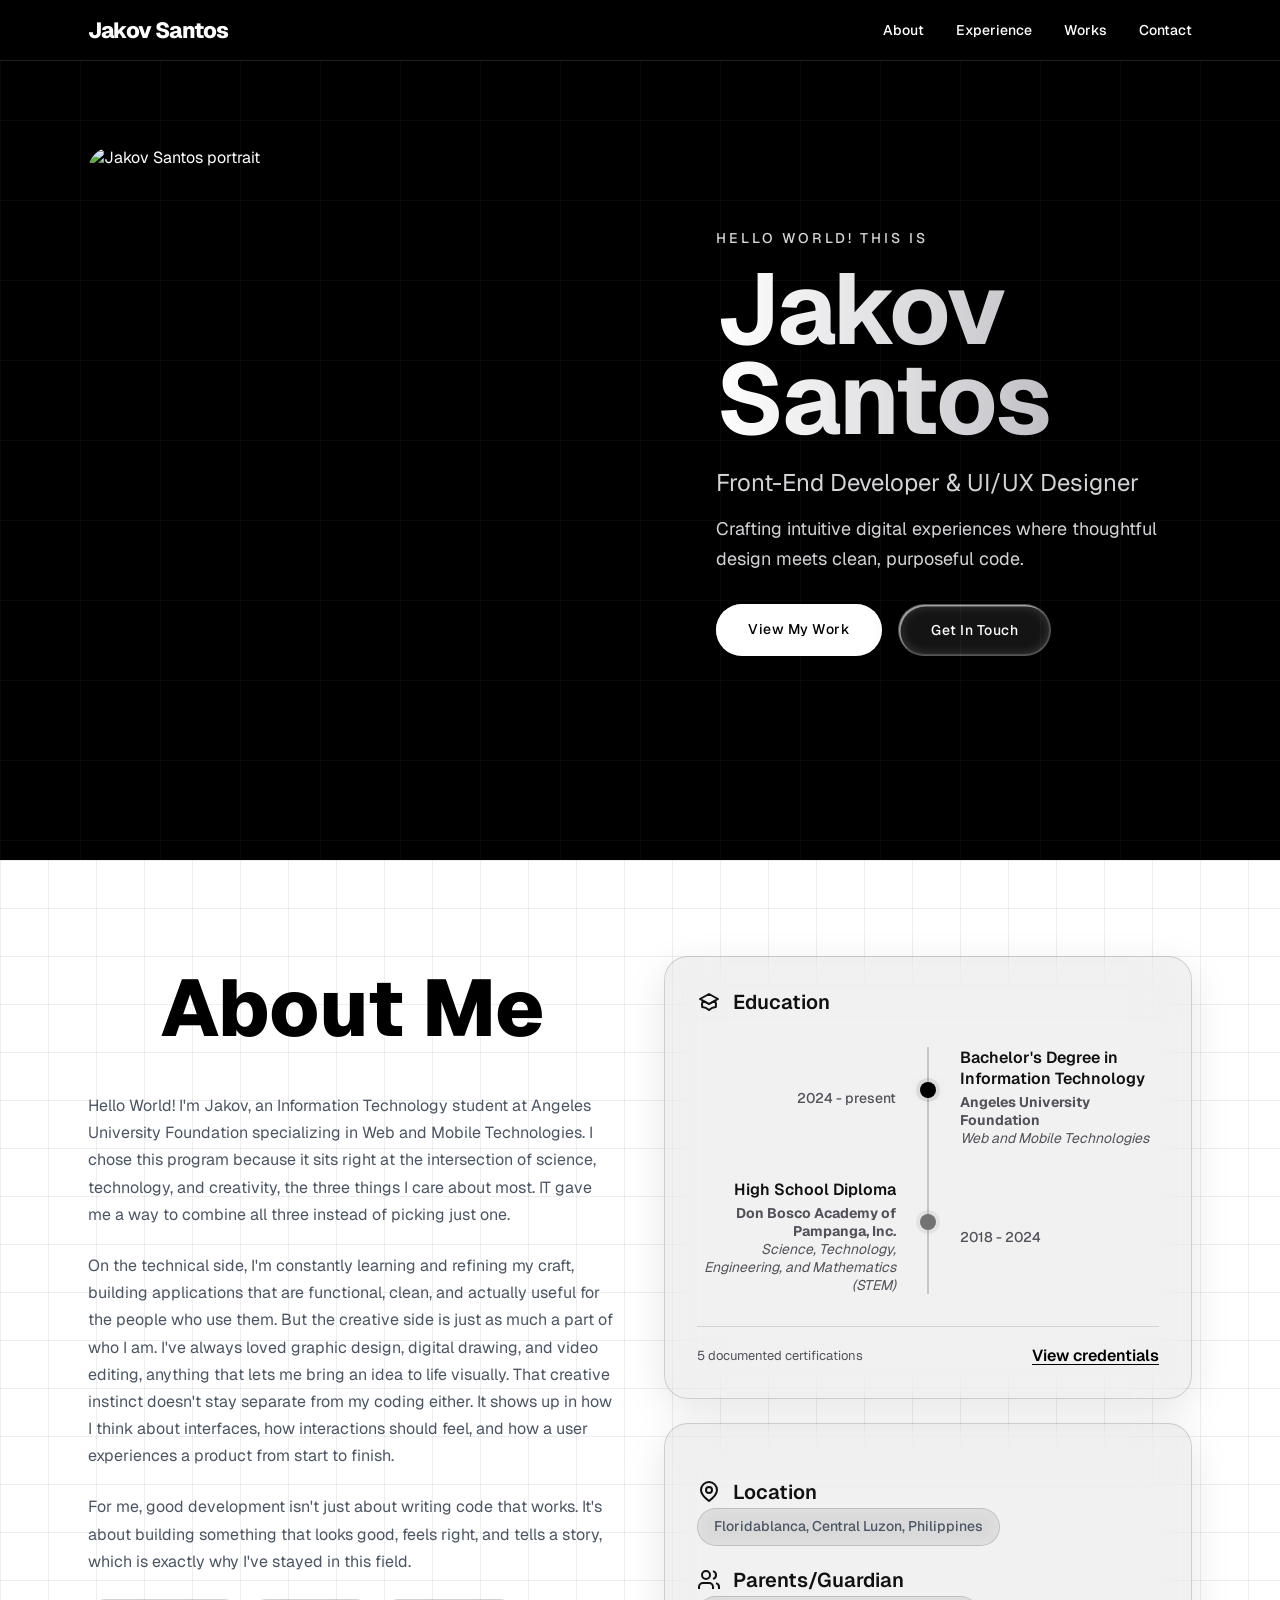
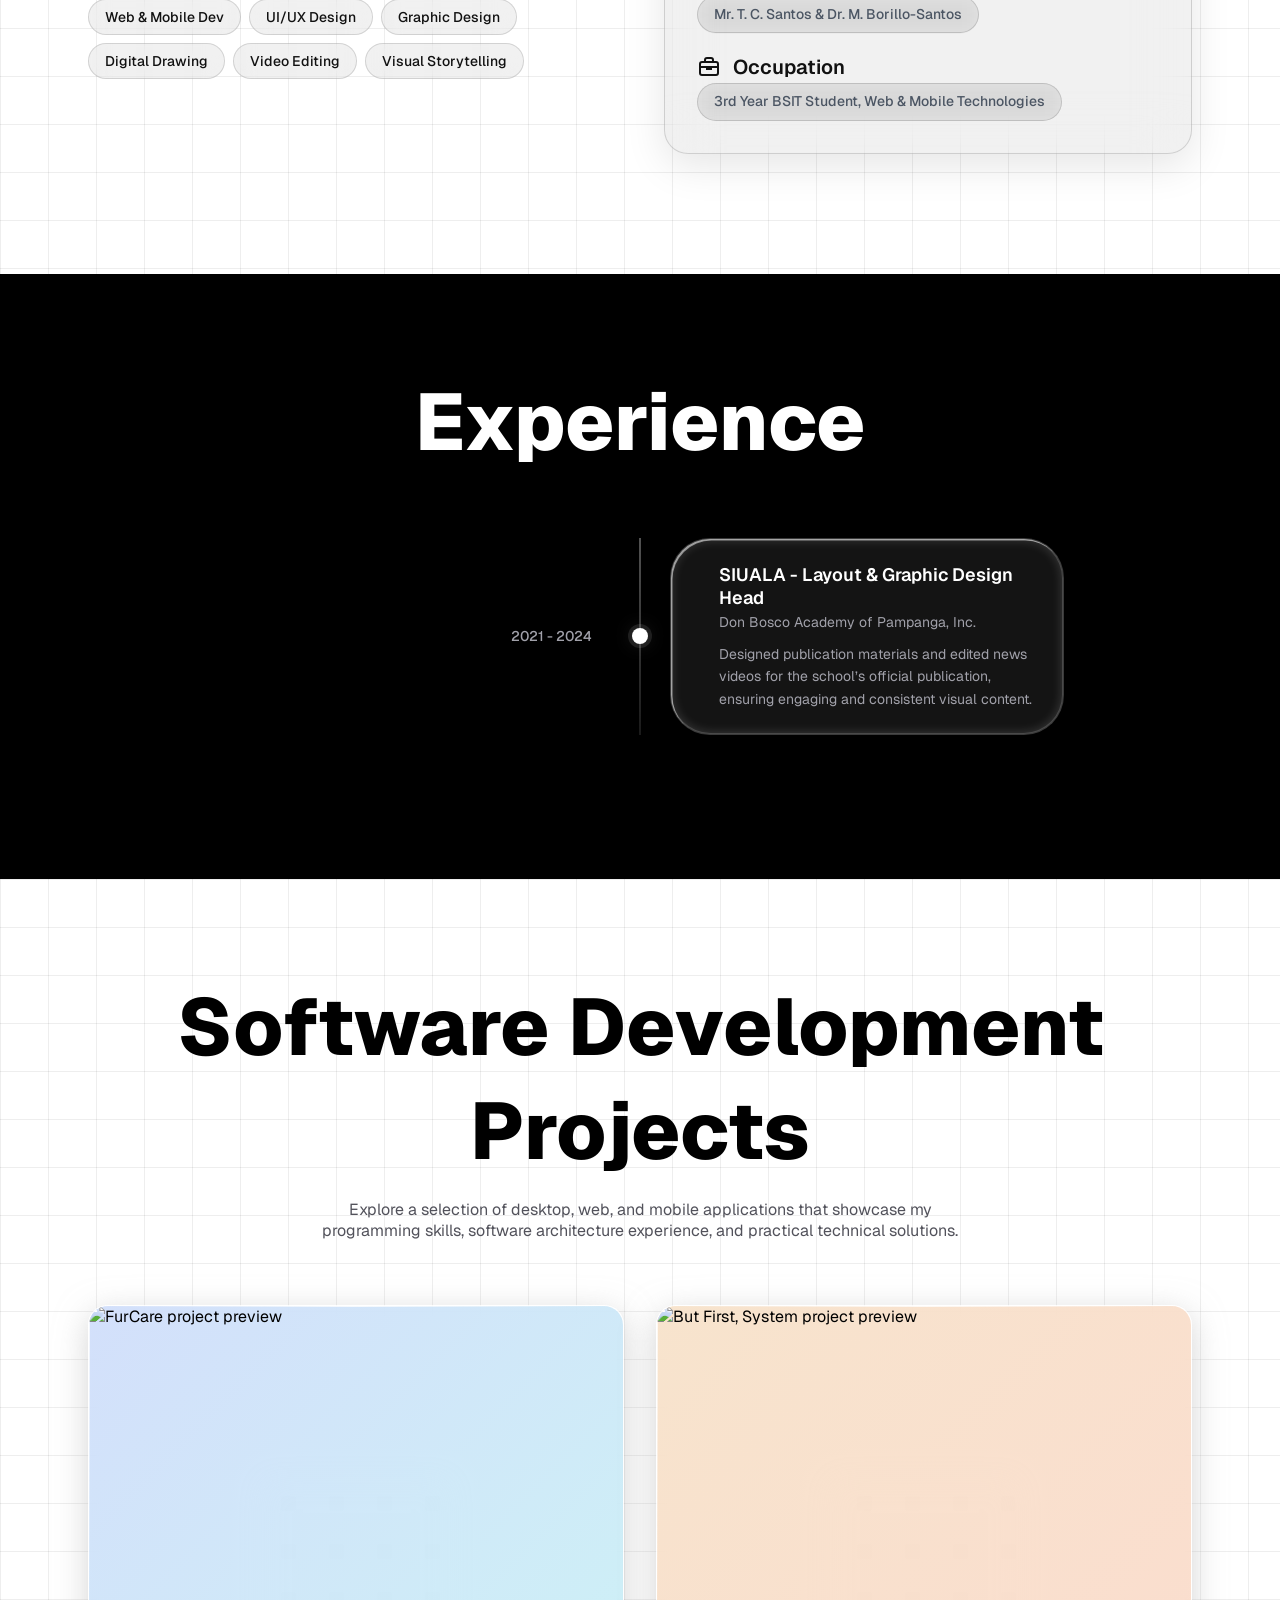
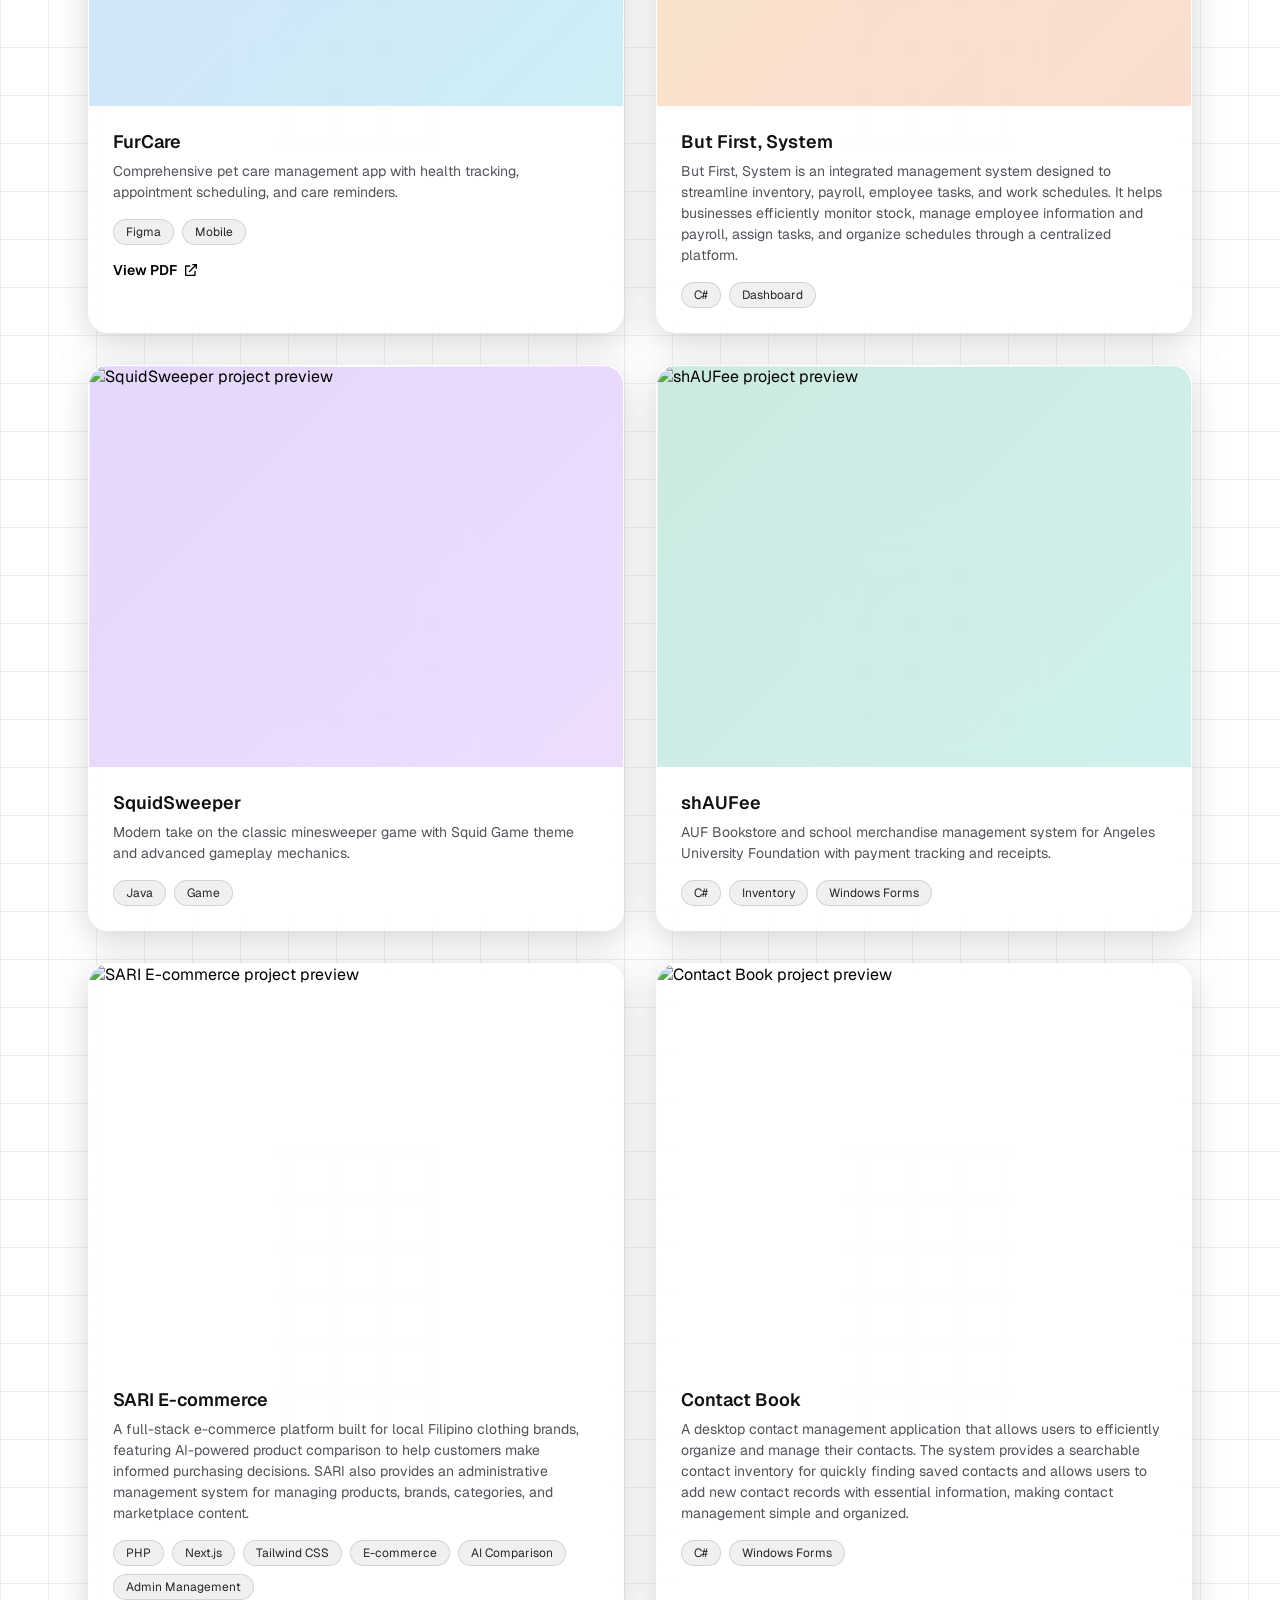
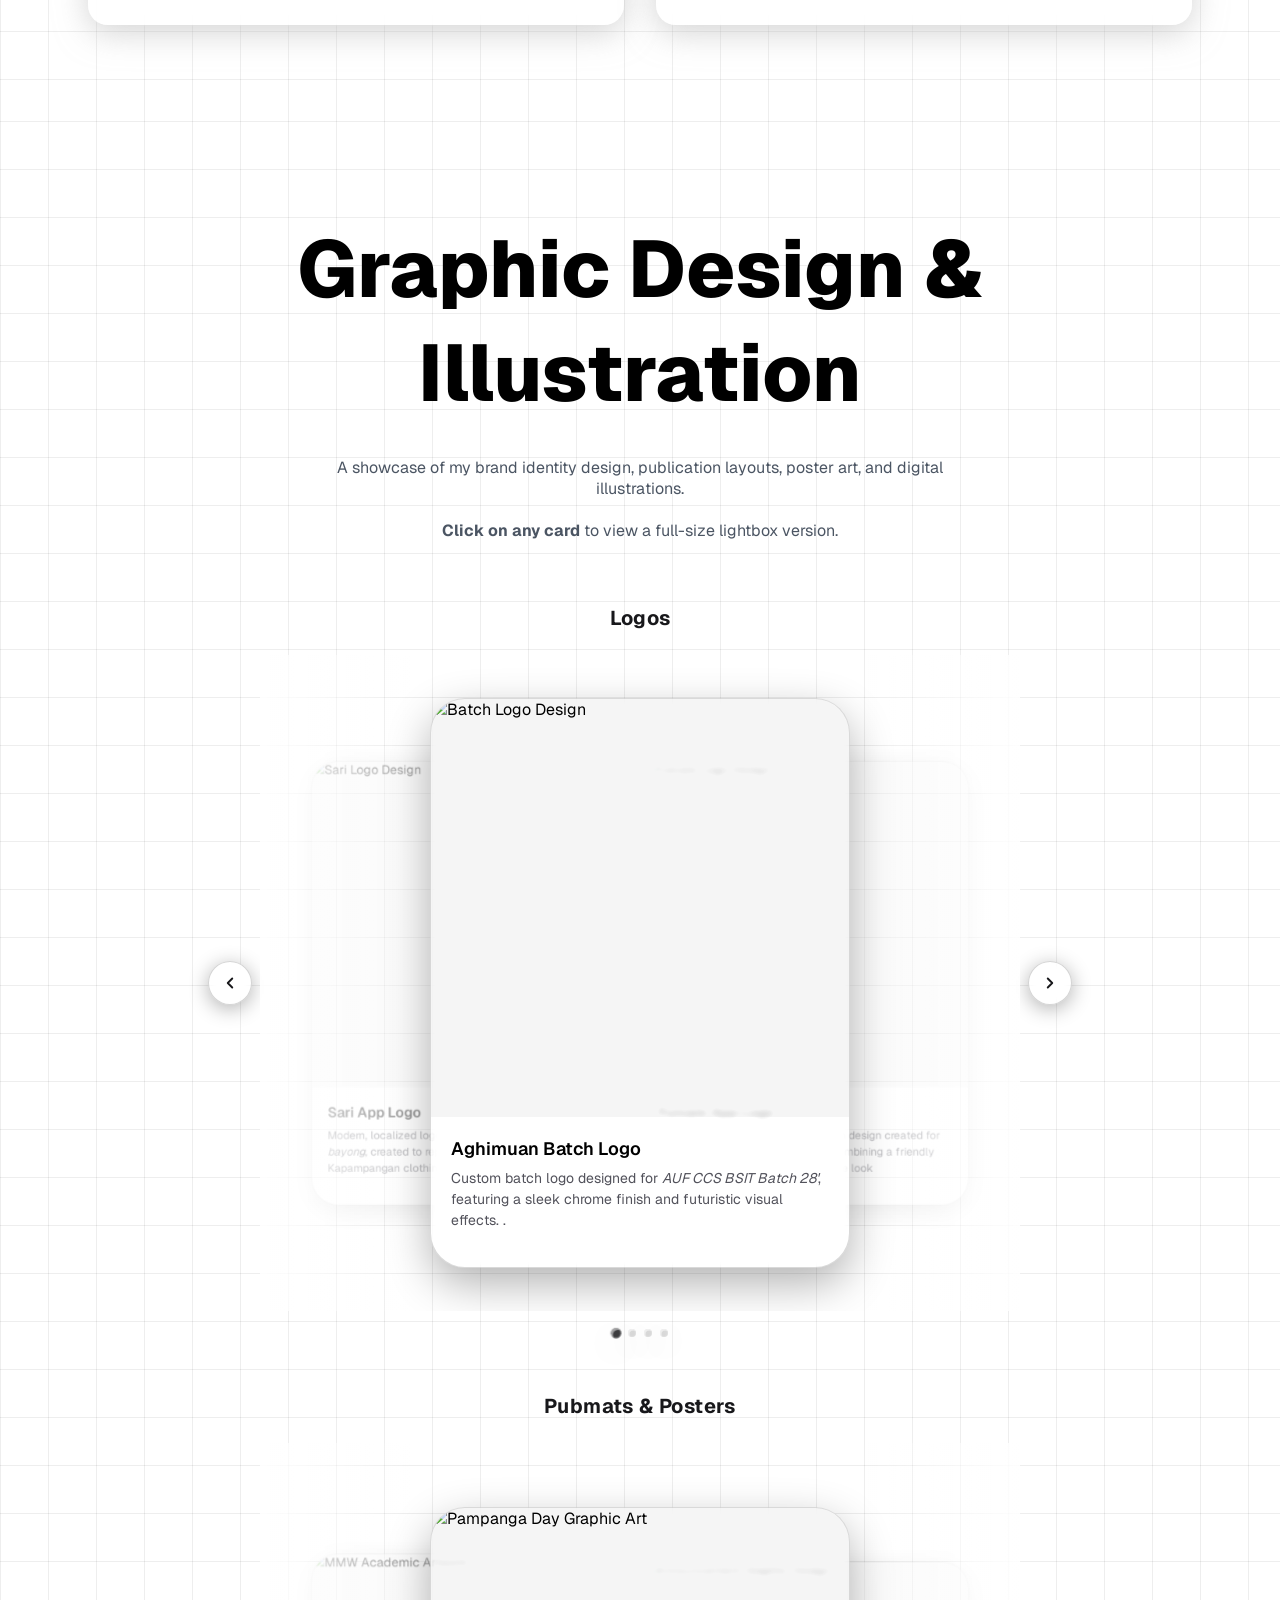
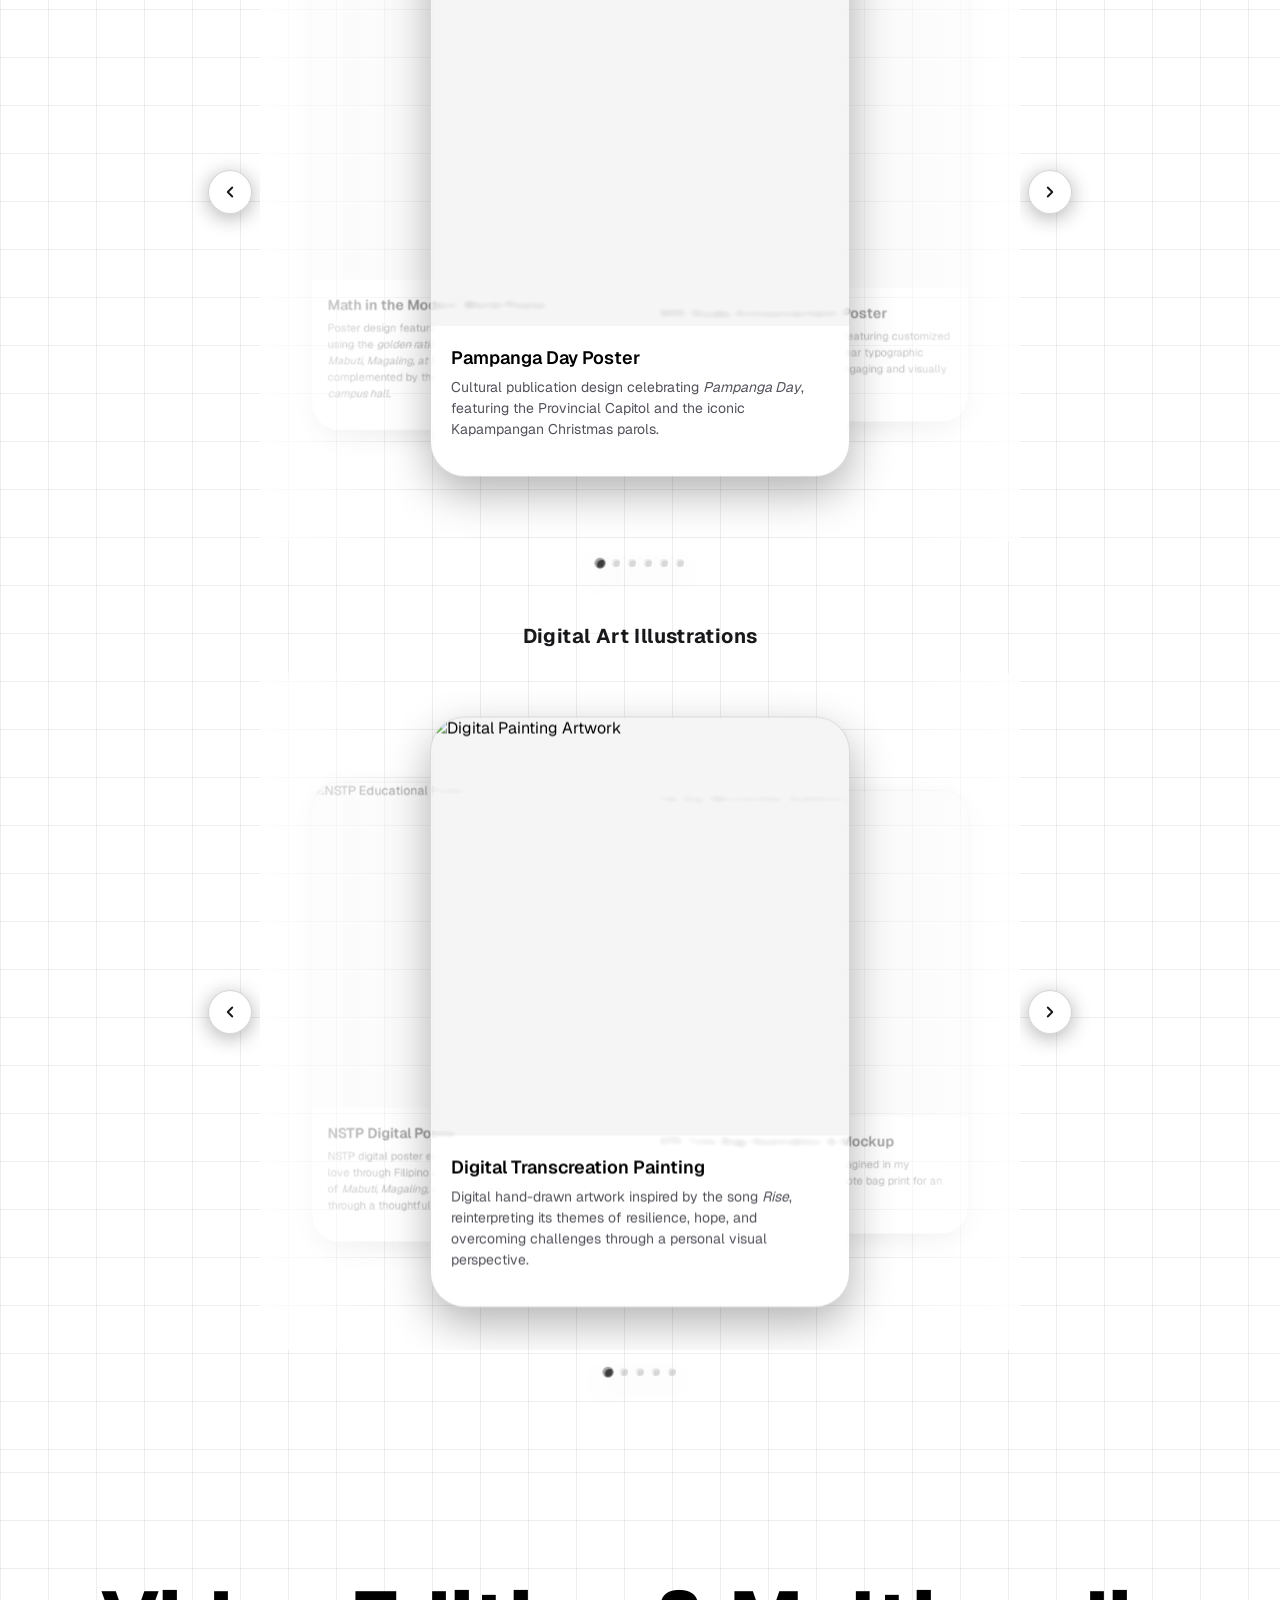
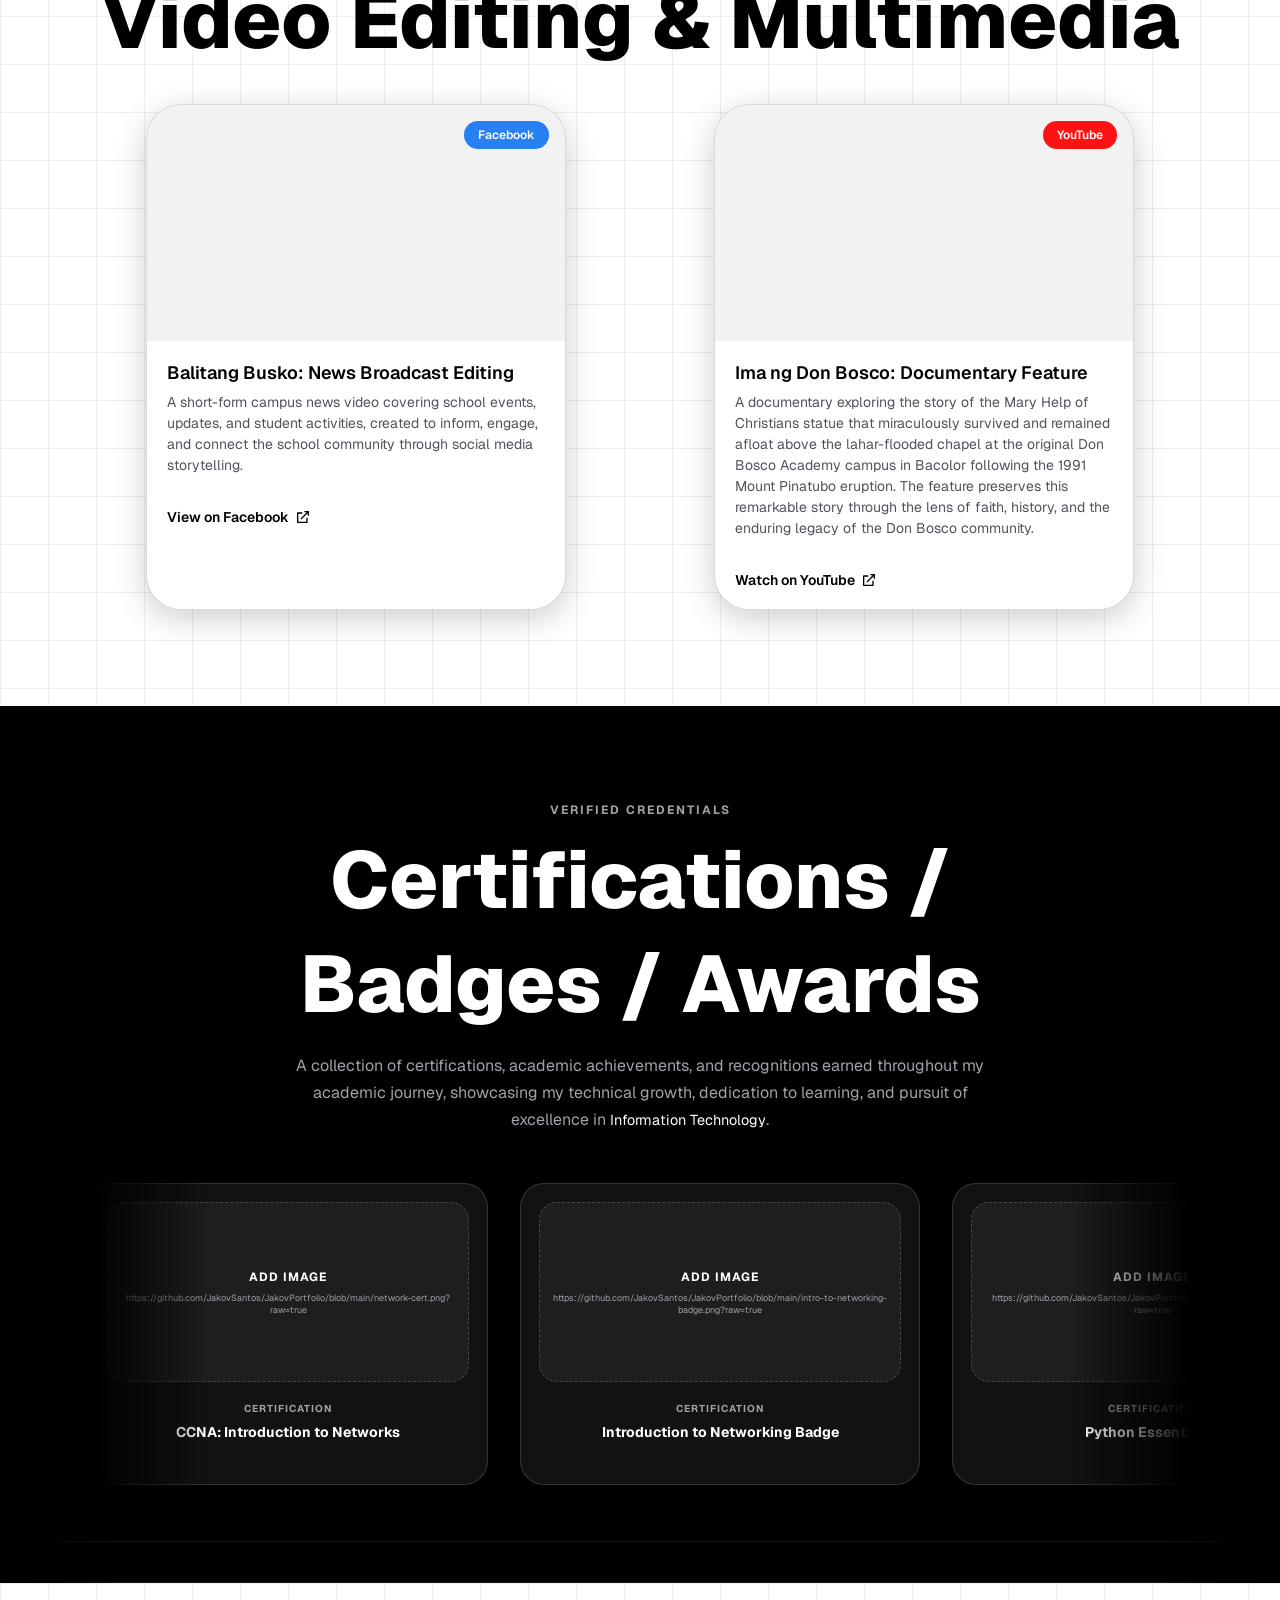
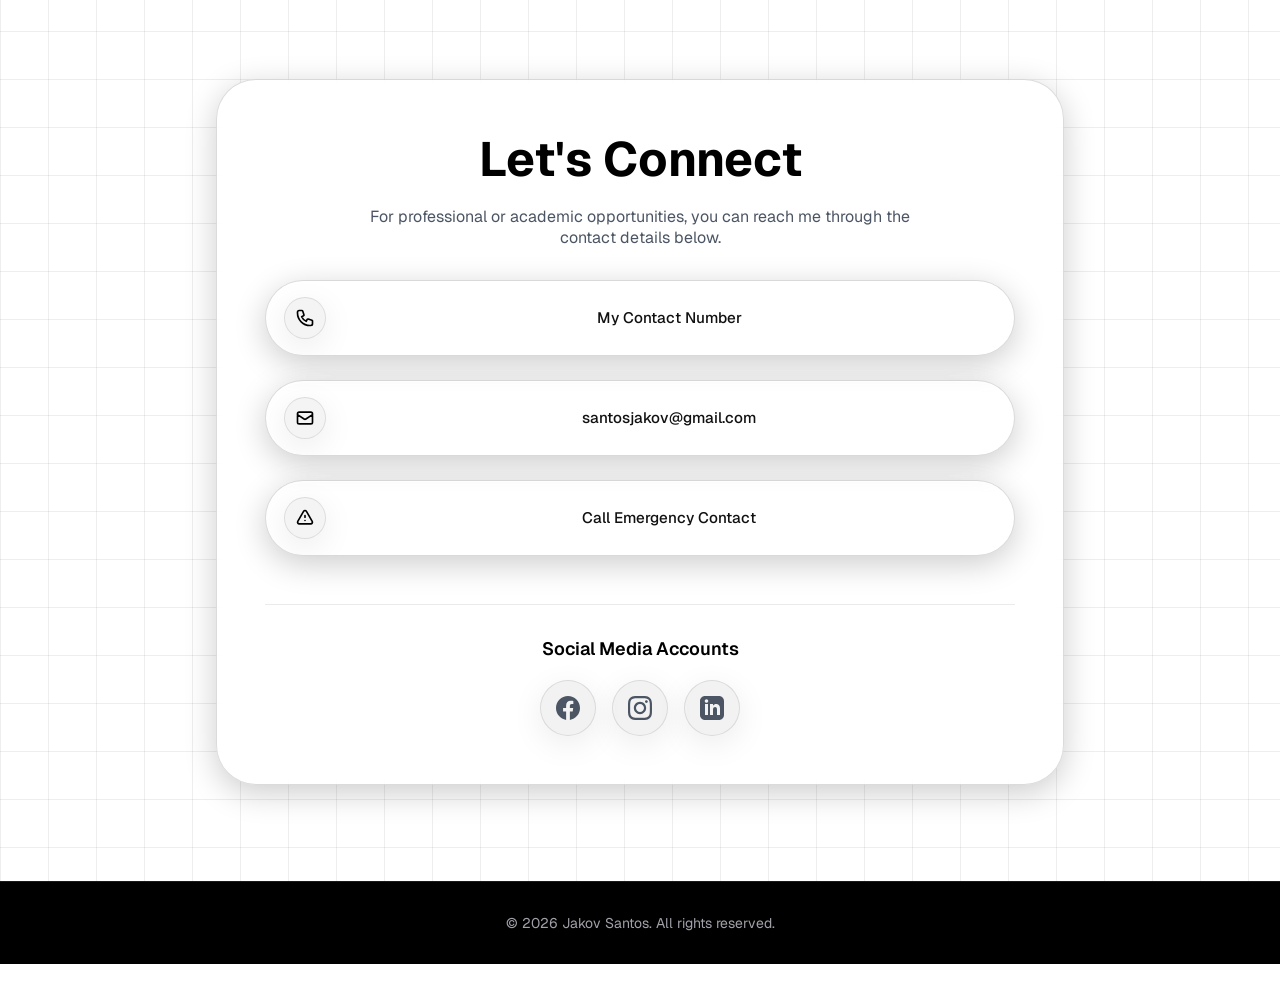
==== commit 55375094: "Update description of digital painting artwork" ====
--- a/index.html
+++ b/index.html
@@ -3613,7 +3613,7 @@
                   </div>
                   <div class="creative-card-info">
                     <h3>Digital Transcreation Painting</h3>
-                    <p>Digital hand-drawn artwork inspired by Katy Perry’s <i>Rise</i>, reinterpreting the song’s themes
+                    <p>Digital hand-drawn artwork inspired by the song <i>Rise</i>, reinterpreting its themes
                       of resilience, hope, and overcoming challenges through a personal visual perspective.
                     </p>
                   </div>
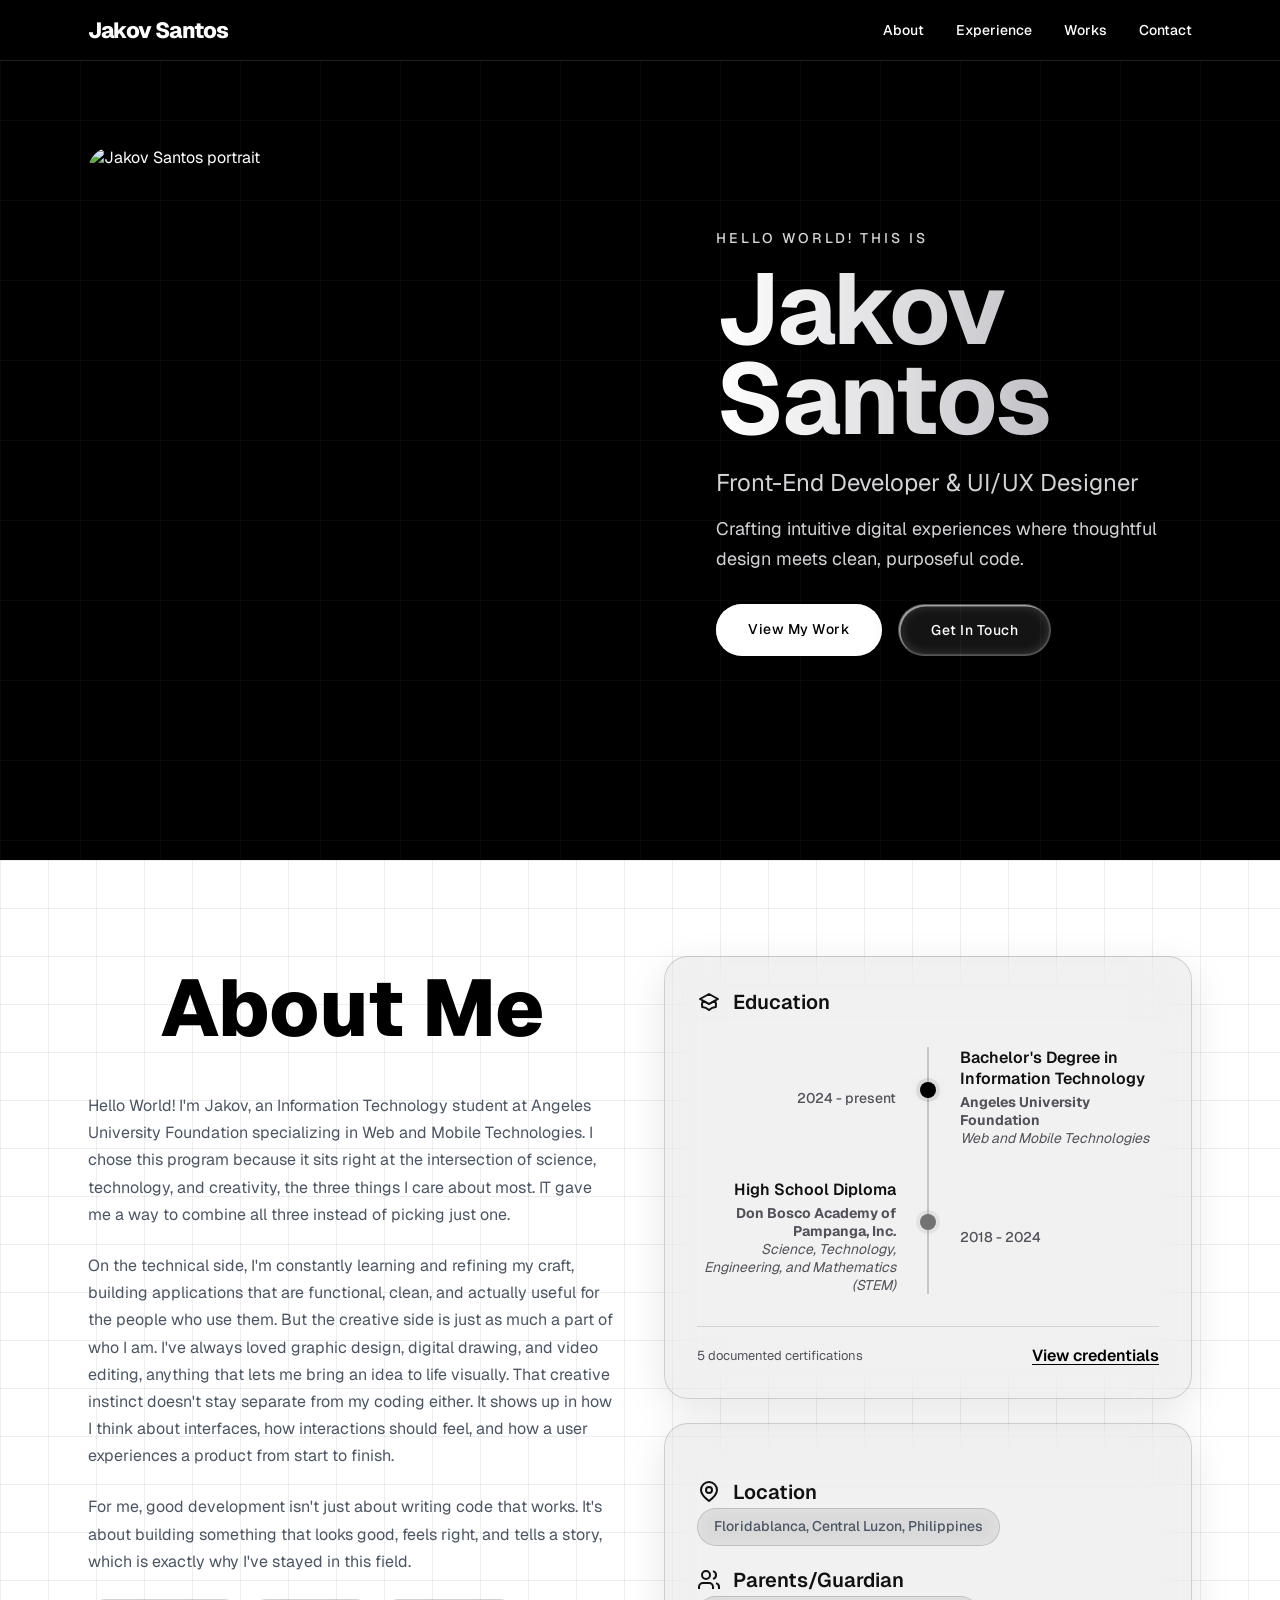
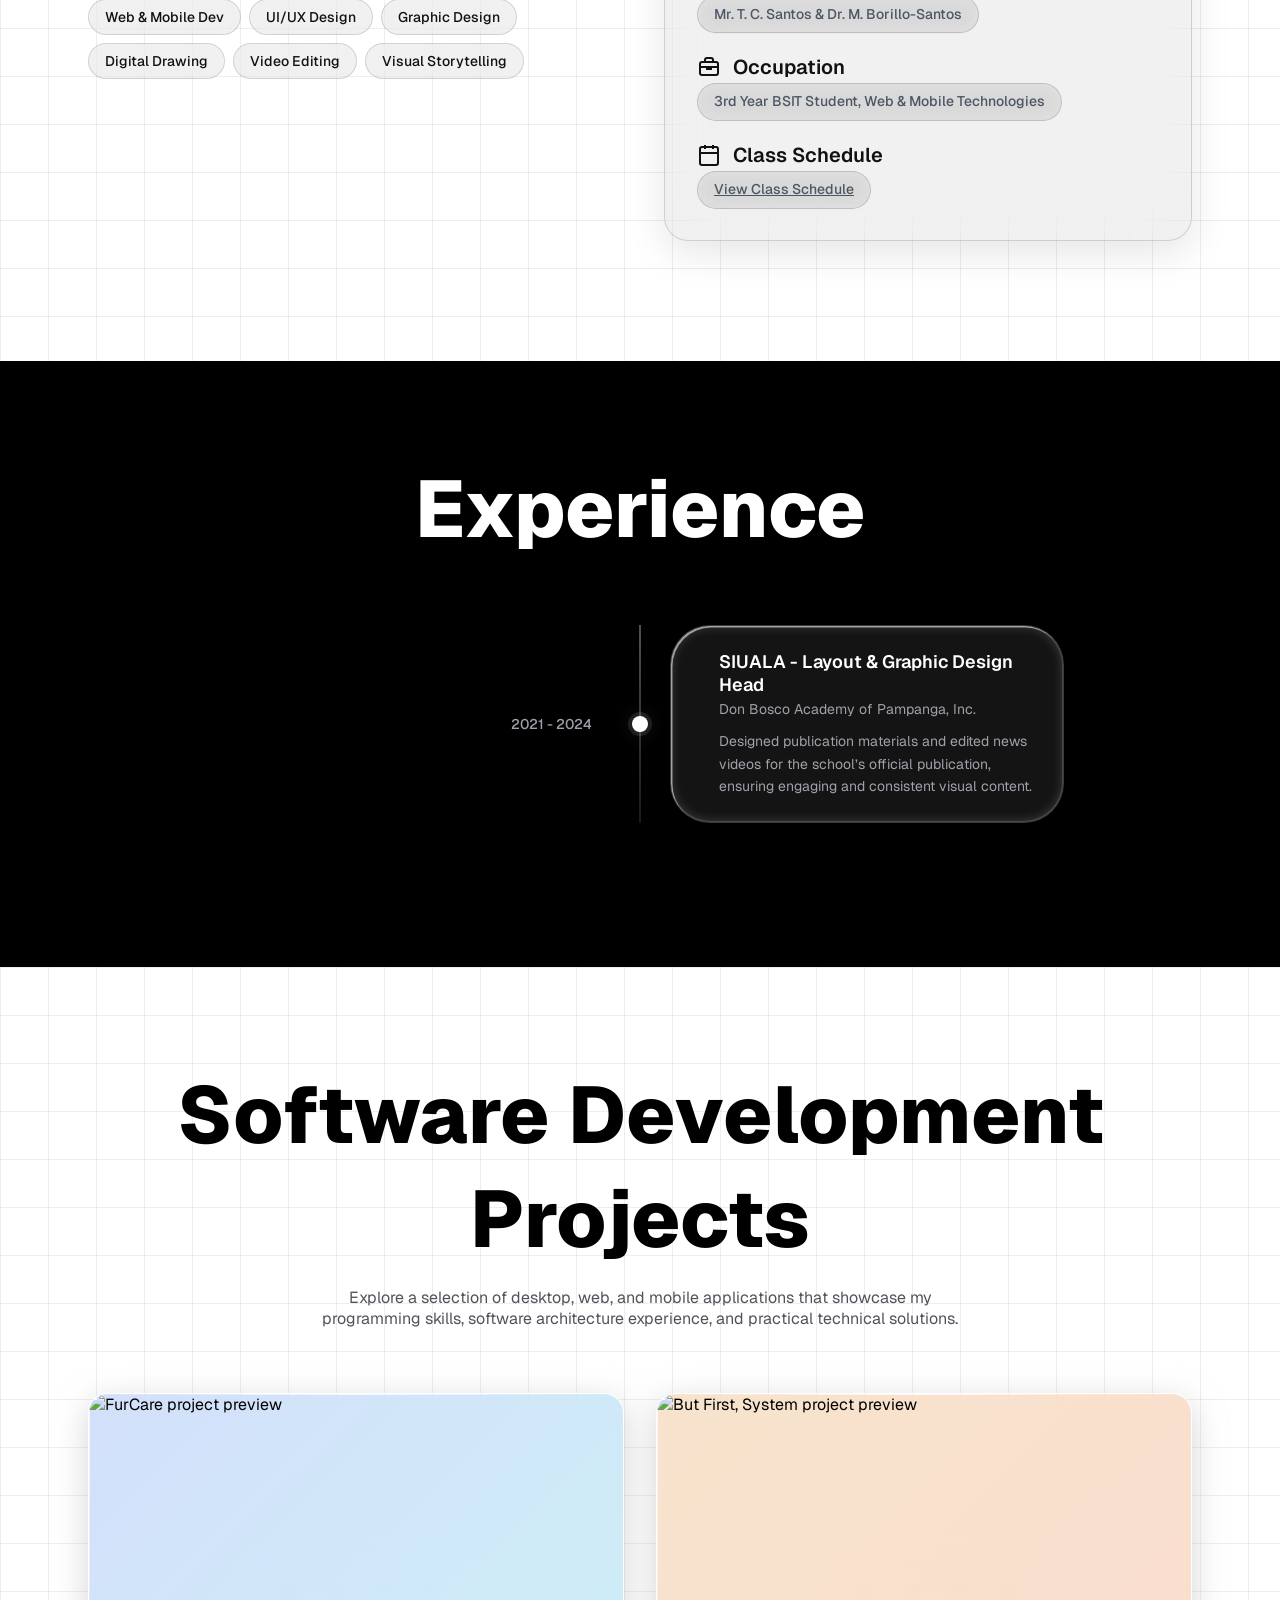
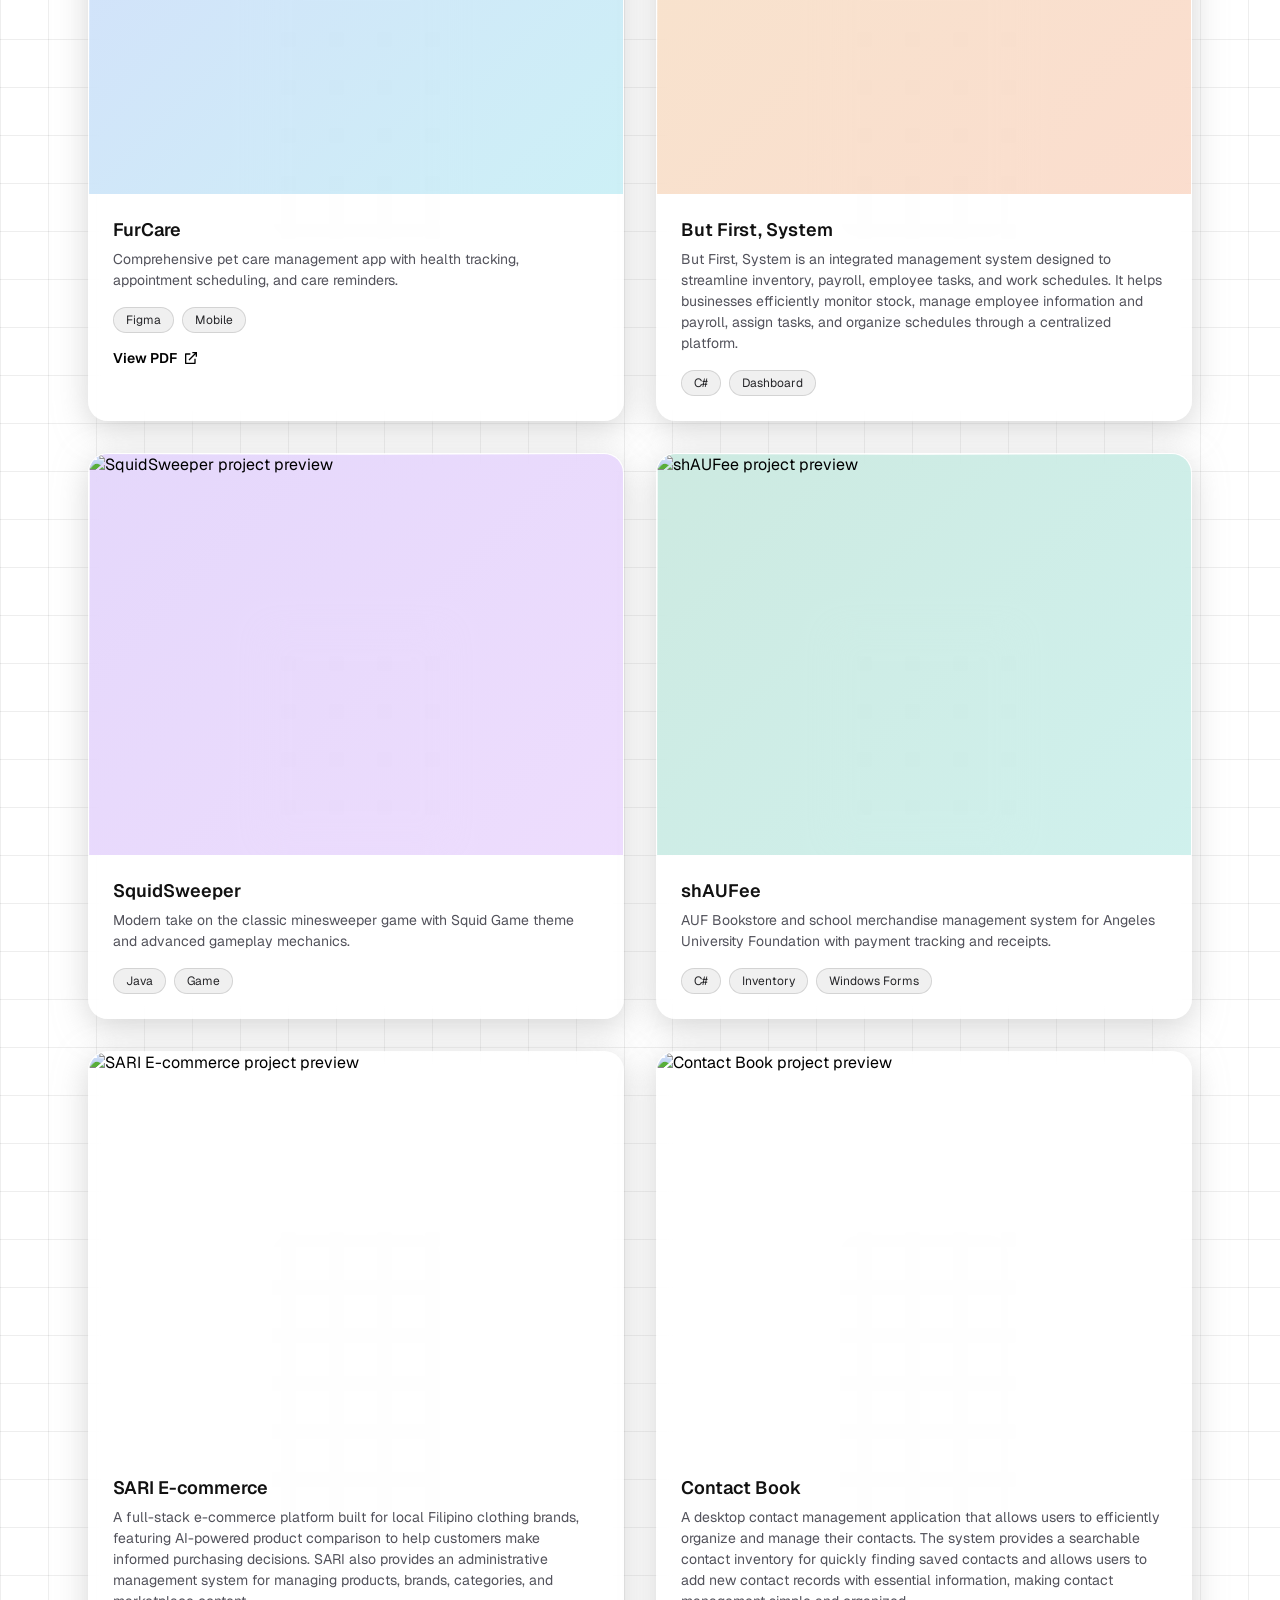
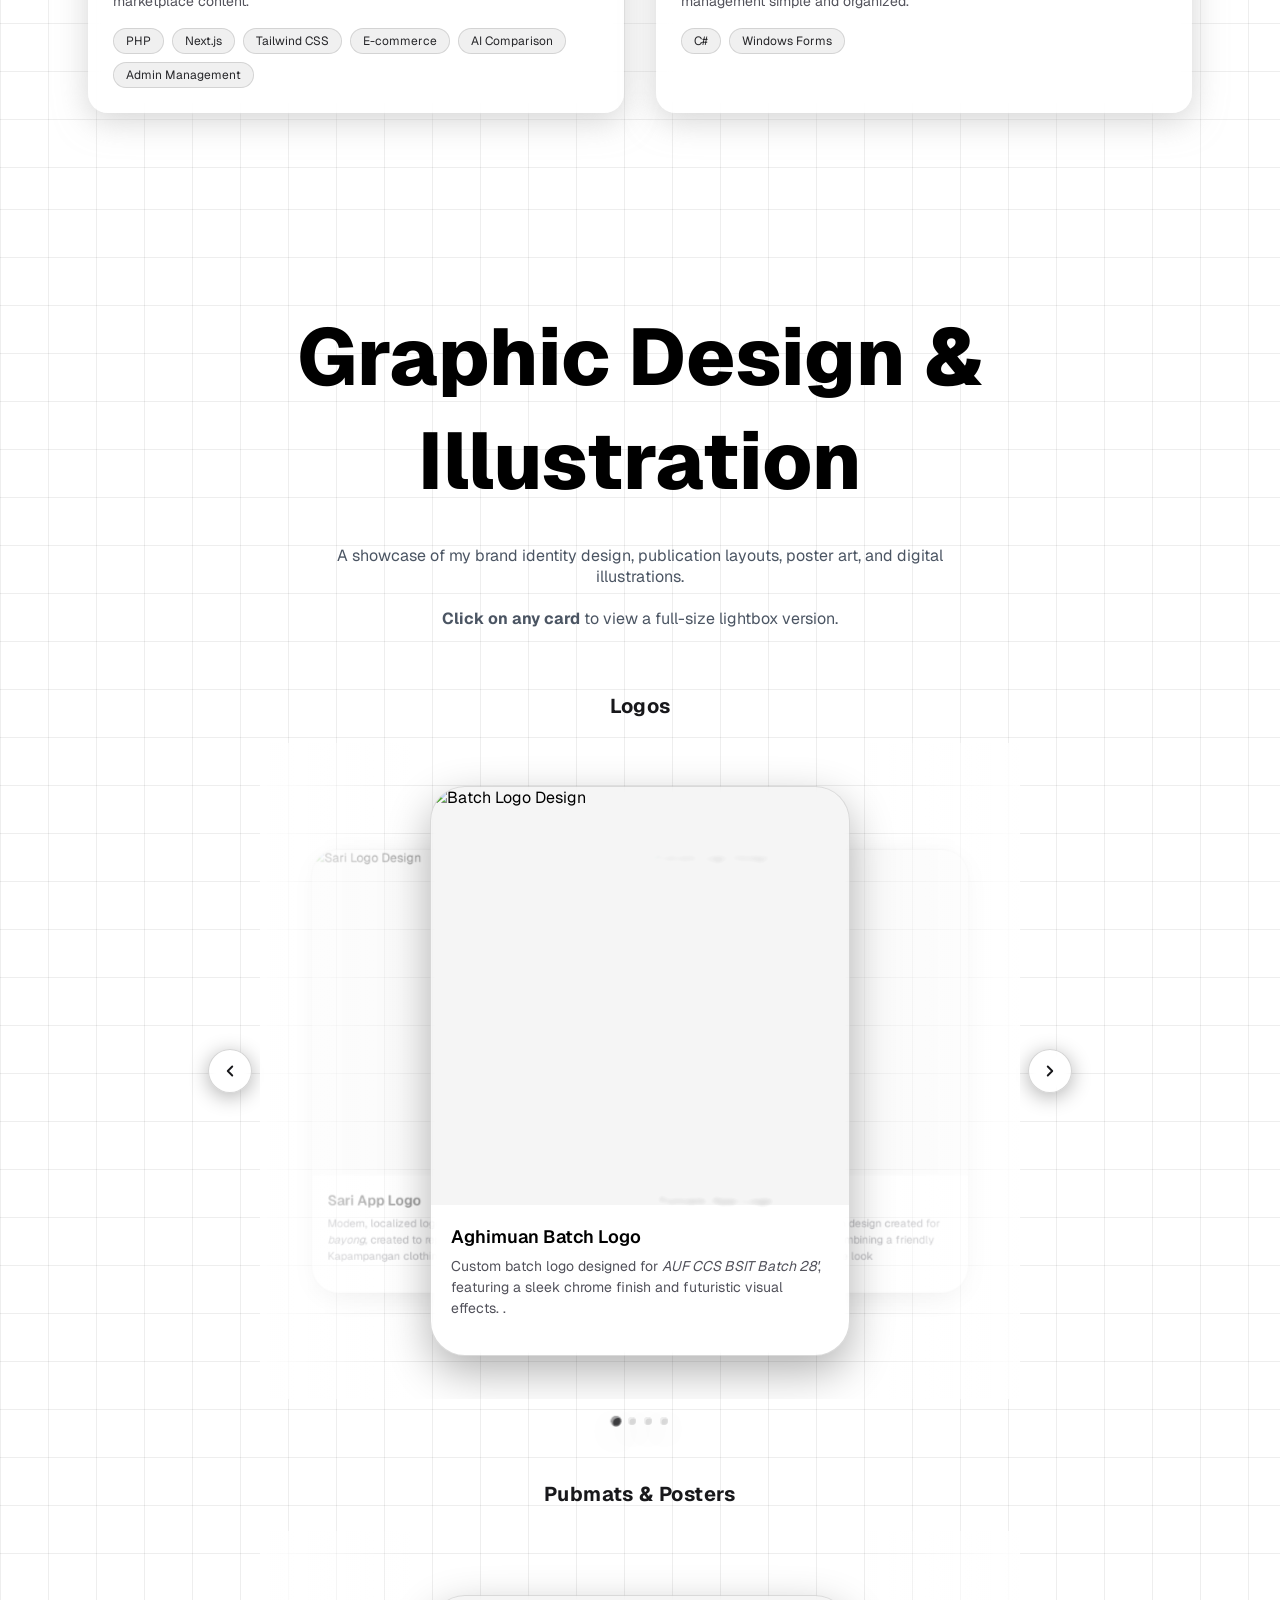
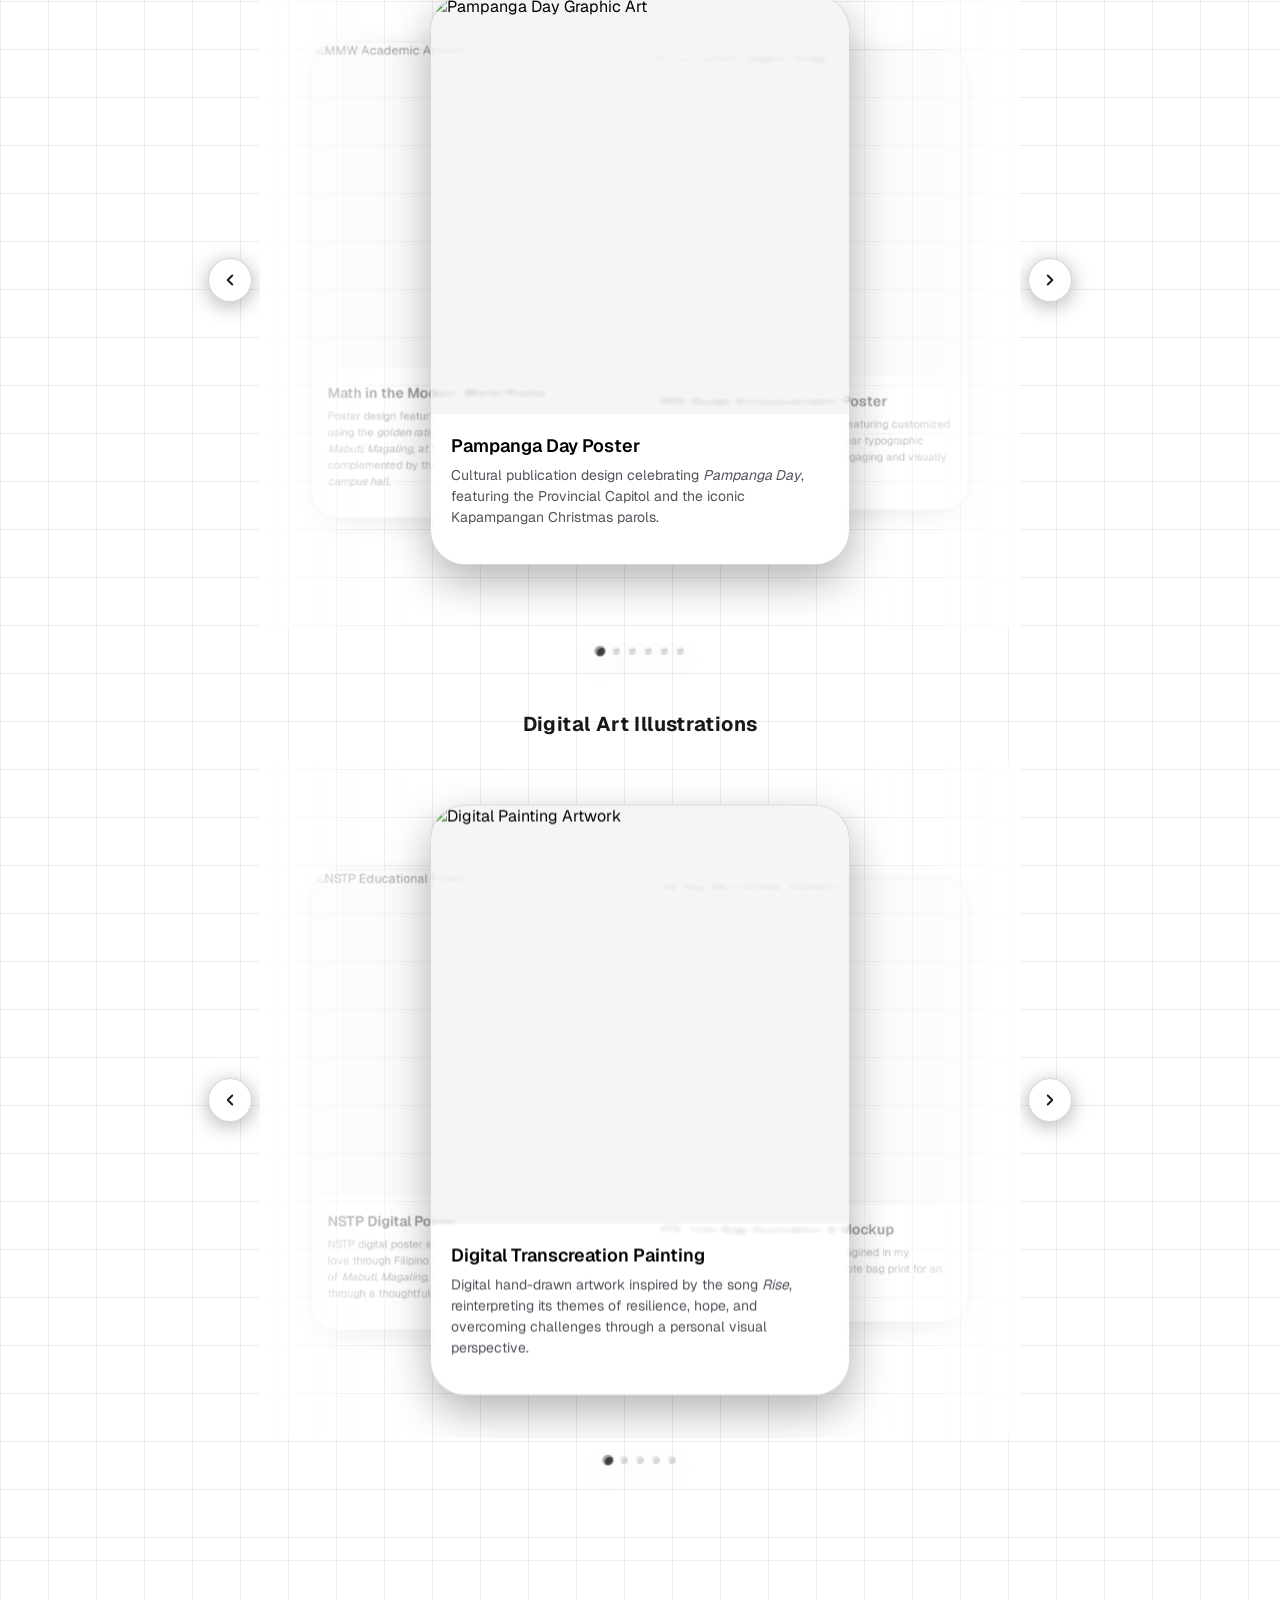
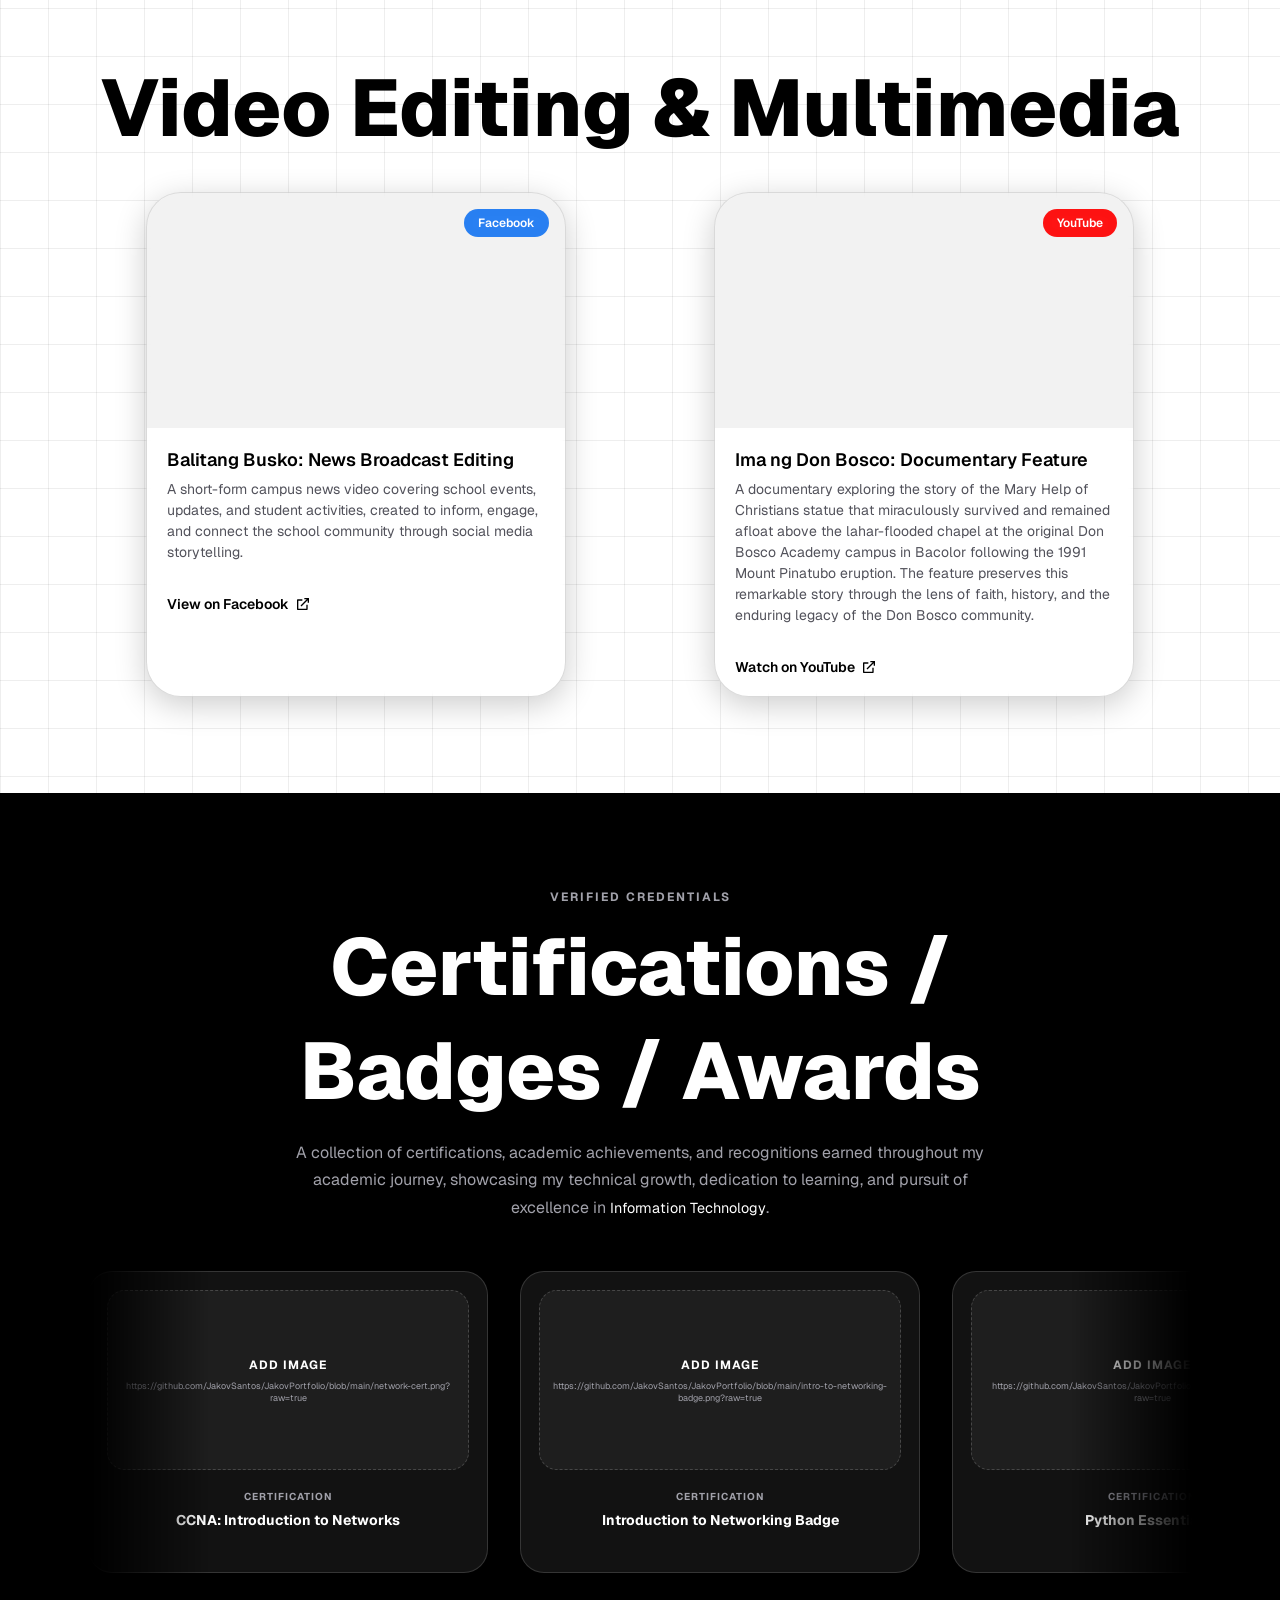
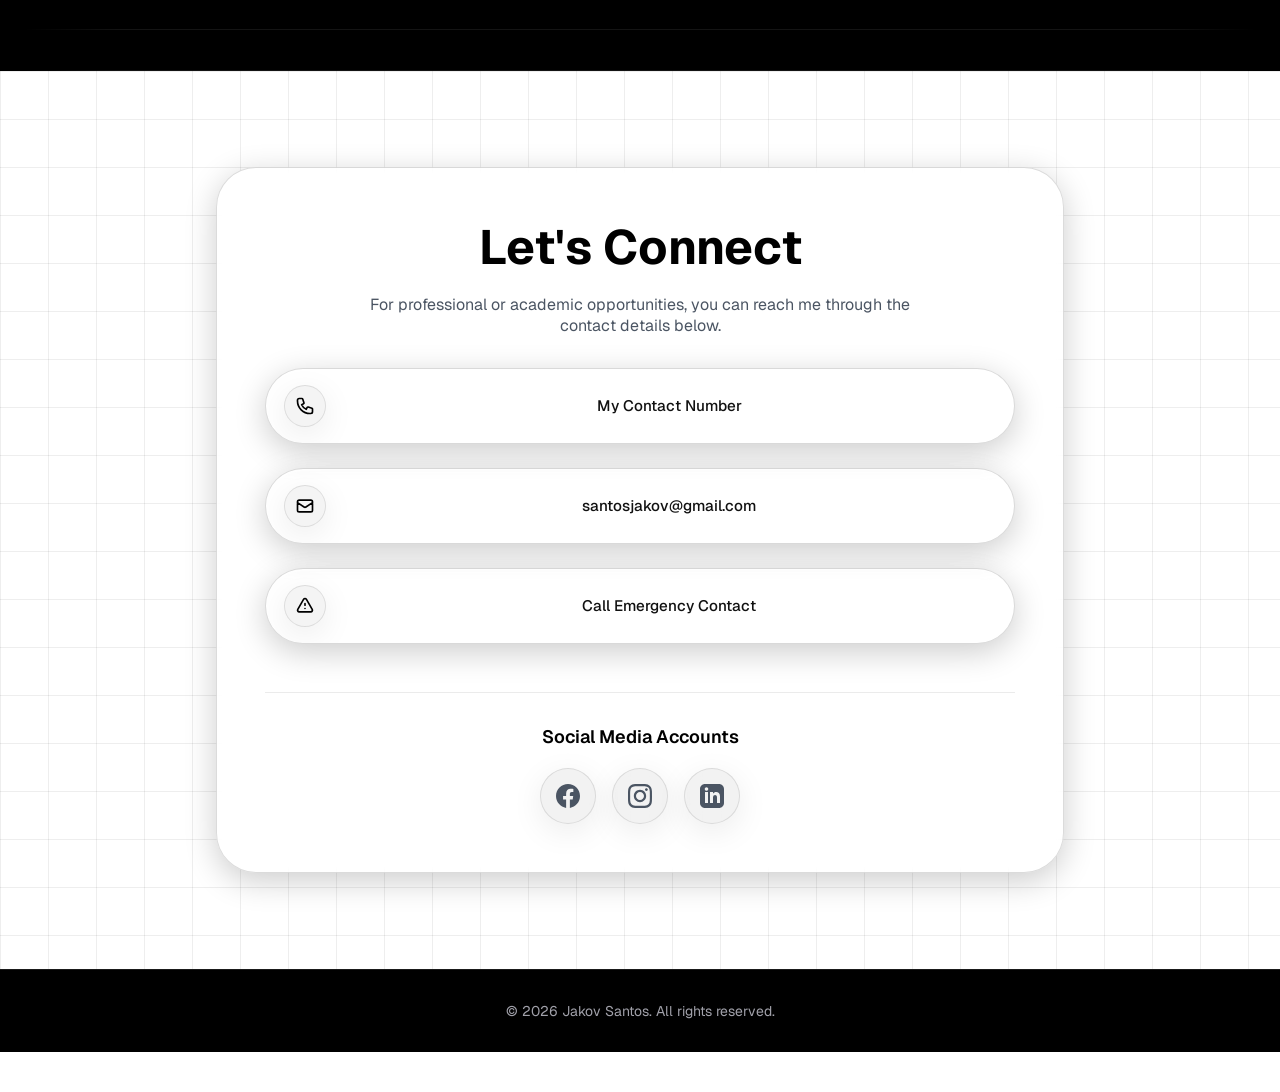
==== commit 304a982b: "Implement schedule modal and update styles Added schedule modal functionality and styles." ====
--- a/index.html
+++ b/index.html
@@ -1407,6 +1407,10 @@
       .about-grid {
         grid-template-columns: 1fr;
         gap: 32px;
+      }
+
+      #about {
+        overflow: visible;
       }
 
       /* Experience Timeline Mobile */
@@ -2799,8 +2803,8 @@
     }
 
     .graphic-modal-content {
-      max-width: 90vw;
-      max-height: 90vh;
+      max-width: 190vw;
+      max-height: 190vh;
       display: flex;
       flex-direction: column;
       align-items: center;
@@ -2813,8 +2817,8 @@
     }
 
     .graphic-modal-image {
-      max-width: 100%;
-      max-height: 75vh;
+      max-width: 100%;      
+      max-height: 100vh;
       object-fit: contain;
       border-radius: 16px;
       box-shadow: 0 20px 50px rgba(0, 0, 0, 0.5);
@@ -3235,6 +3239,19 @@
                   </svg>
                   Occupation
                 </h3> <span class="info-item">3rd Year BSIT Student, Web & Mobile Technologies</span>
+              </div>
+              <div class="info-section">
+                <h3>
+                  <svg xmlns="http://www.w3.org/2000/svg" viewBox="0 0 24 24" fill="none" stroke="currentColor"
+                    stroke-width="2">
+                    <rect x="3" y="4" width="18" height="18" rx="2" ry="2"></rect>
+                    <line x1="16" y1="2" x2="16" y2="6"></line>
+                    <line x1="8" y1="2" x2="8" y2="6"></line>
+                    <line x1="3" y1="10" x2="21" y2="10"></line>
+                  </svg>
+                  Class Schedule
+                </h3>
+                <a href="#" class="info-item schedule-link" onclick="openScheduleModal(event)">View Class Schedule</a>
               </div>
             </div>
           </div>
@@ -3701,6 +3718,18 @@
     </div>
   </div>
 
+  <!-- Schedule Modal -->
+  <div id="scheduleModal" class="graphic-modal">
+    <button type="button" class="graphic-modal-close" onclick="closeScheduleModal()"
+      aria-label="Close schedule view">&times;</button>
+    <div class="graphic-modal-content">
+      <img id="scheduleModalImg" class="graphic-modal-image" src="" alt="Class Schedule" />
+      <div class="graphic-modal-caption">
+        <h3 id="scheduleModalTitle">My Class Schedule</h3>
+      </div>
+    </div>
+  </div>
+
   <!-- Video Editing and Multimedia Section -->
   <section id="video-editing" class="section-white grid-texture-light">
     <div class="container">
@@ -4020,6 +4049,9 @@
     const graphicModalTitle = document.getElementById("graphicModalTitle");
     const graphicModalDesc = document.getElementById("graphicModalDesc");
 
+    const scheduleModal = document.getElementById("scheduleModal");
+    const scheduleModalImg = document.getElementById("scheduleModalImg");
+
     function openGraphicModal(card) {
       const img = card.querySelector(".creative-image-wrap img");
       const title = card.querySelector(".creative-card-info h3");
@@ -4039,6 +4071,19 @@
       document.body.style.overflow = "";
     }
 
+    function openScheduleModal(event) {
+      event.preventDefault();
+      scheduleModalImg.src = "https://github.com/JakovSantos/JakovPortfolio/blob/main/bsit3a-schedule.png?raw=true";
+      scheduleModalImg.alt = "Class Schedule";
+      scheduleModal.classList.add("active");
+      document.body.style.overflow = "hidden";
+    }
+
+    function closeScheduleModal() {
+      scheduleModal.classList.remove("active");
+      document.body.style.overflow = "";
+    }
+
     document.querySelectorAll("#graphic-design .creative-card").forEach((card) => {
       card.addEventListener("click", () => openGraphicModal(card));
     });
@@ -4049,9 +4094,20 @@
       }
     });
 
+    scheduleModal.addEventListener("click", (event) => {
+      if (event.target === scheduleModal) {
+        closeScheduleModal();
+      }
+    });
+
     document.addEventListener("keydown", (event) => {
-      if (event.key === "Escape" && graphicModal.classList.contains("active")) {
-        closeGraphicModal();
+      if (event.key === "Escape") {
+        if (graphicModal.classList.contains("active")) {
+          closeGraphicModal();
+        }
+        if (scheduleModal.classList.contains("active")) {
+          closeScheduleModal();
+        }
       }
     });
 
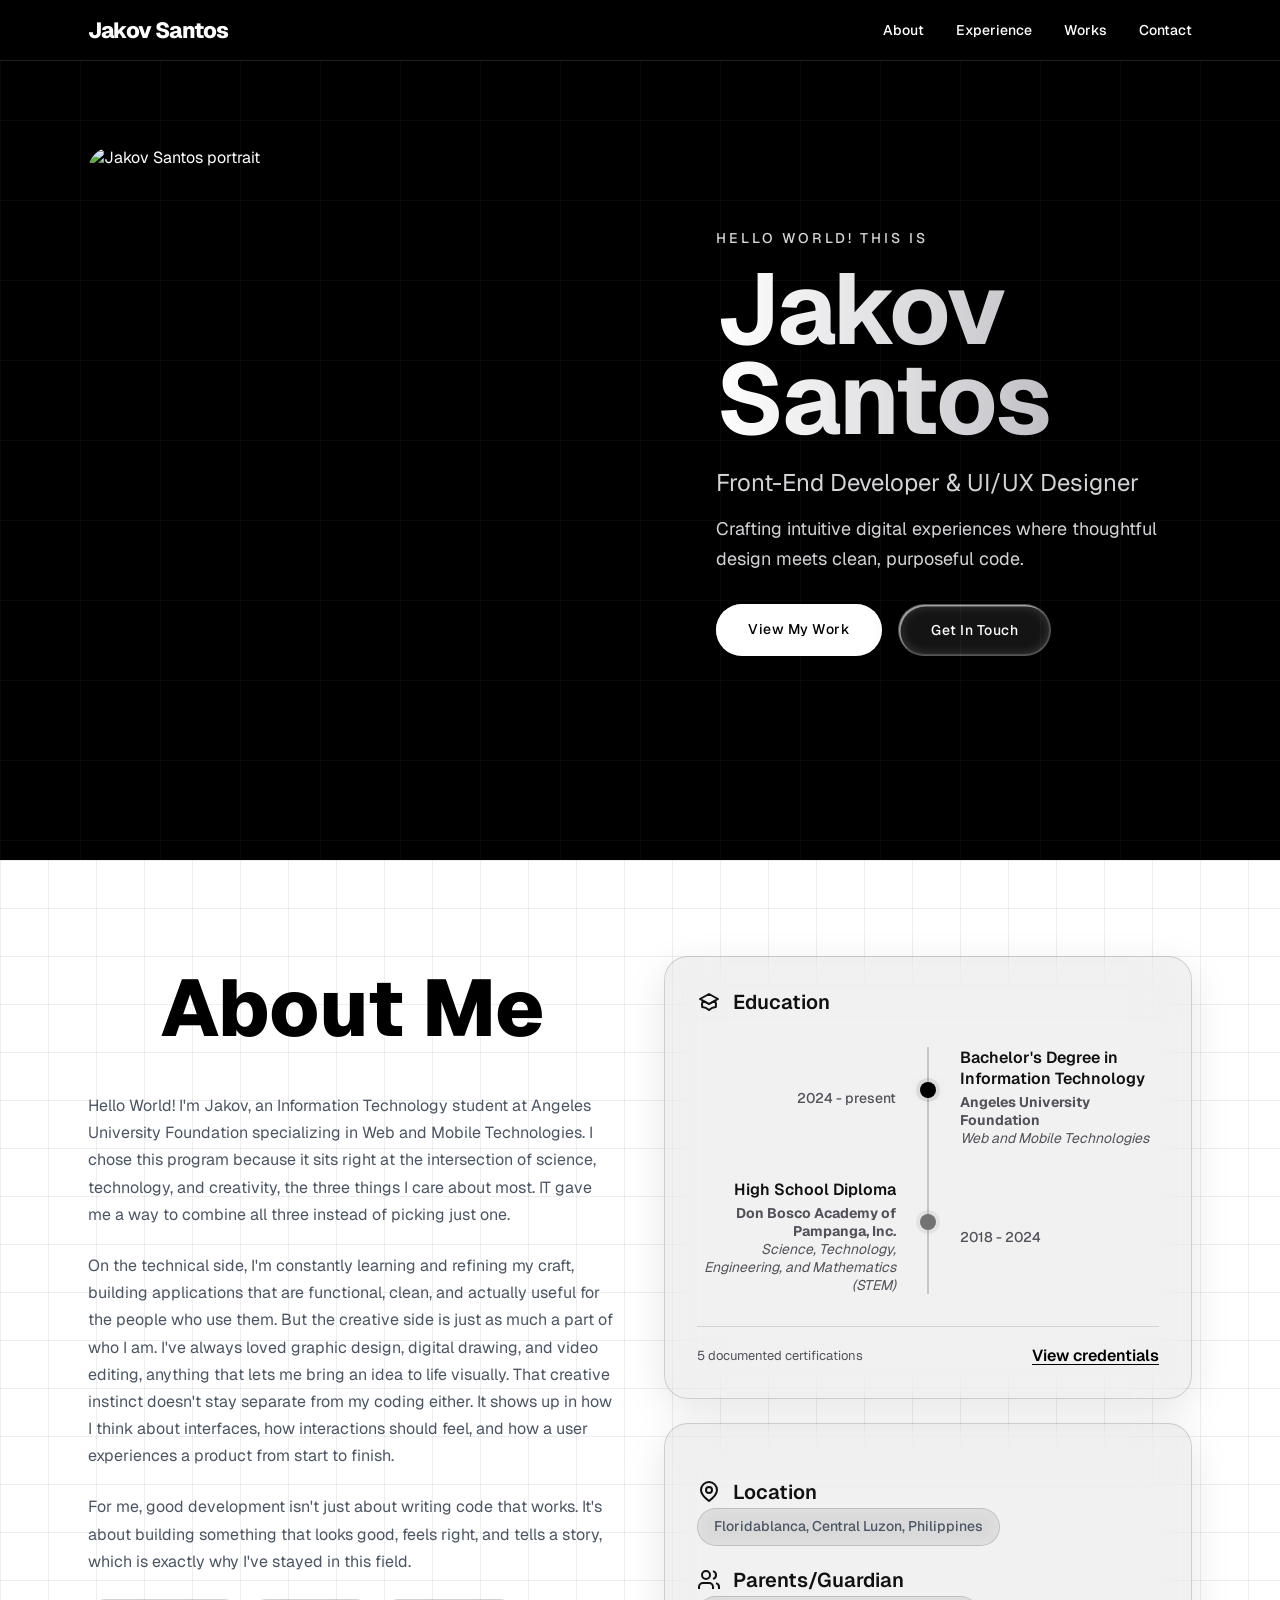
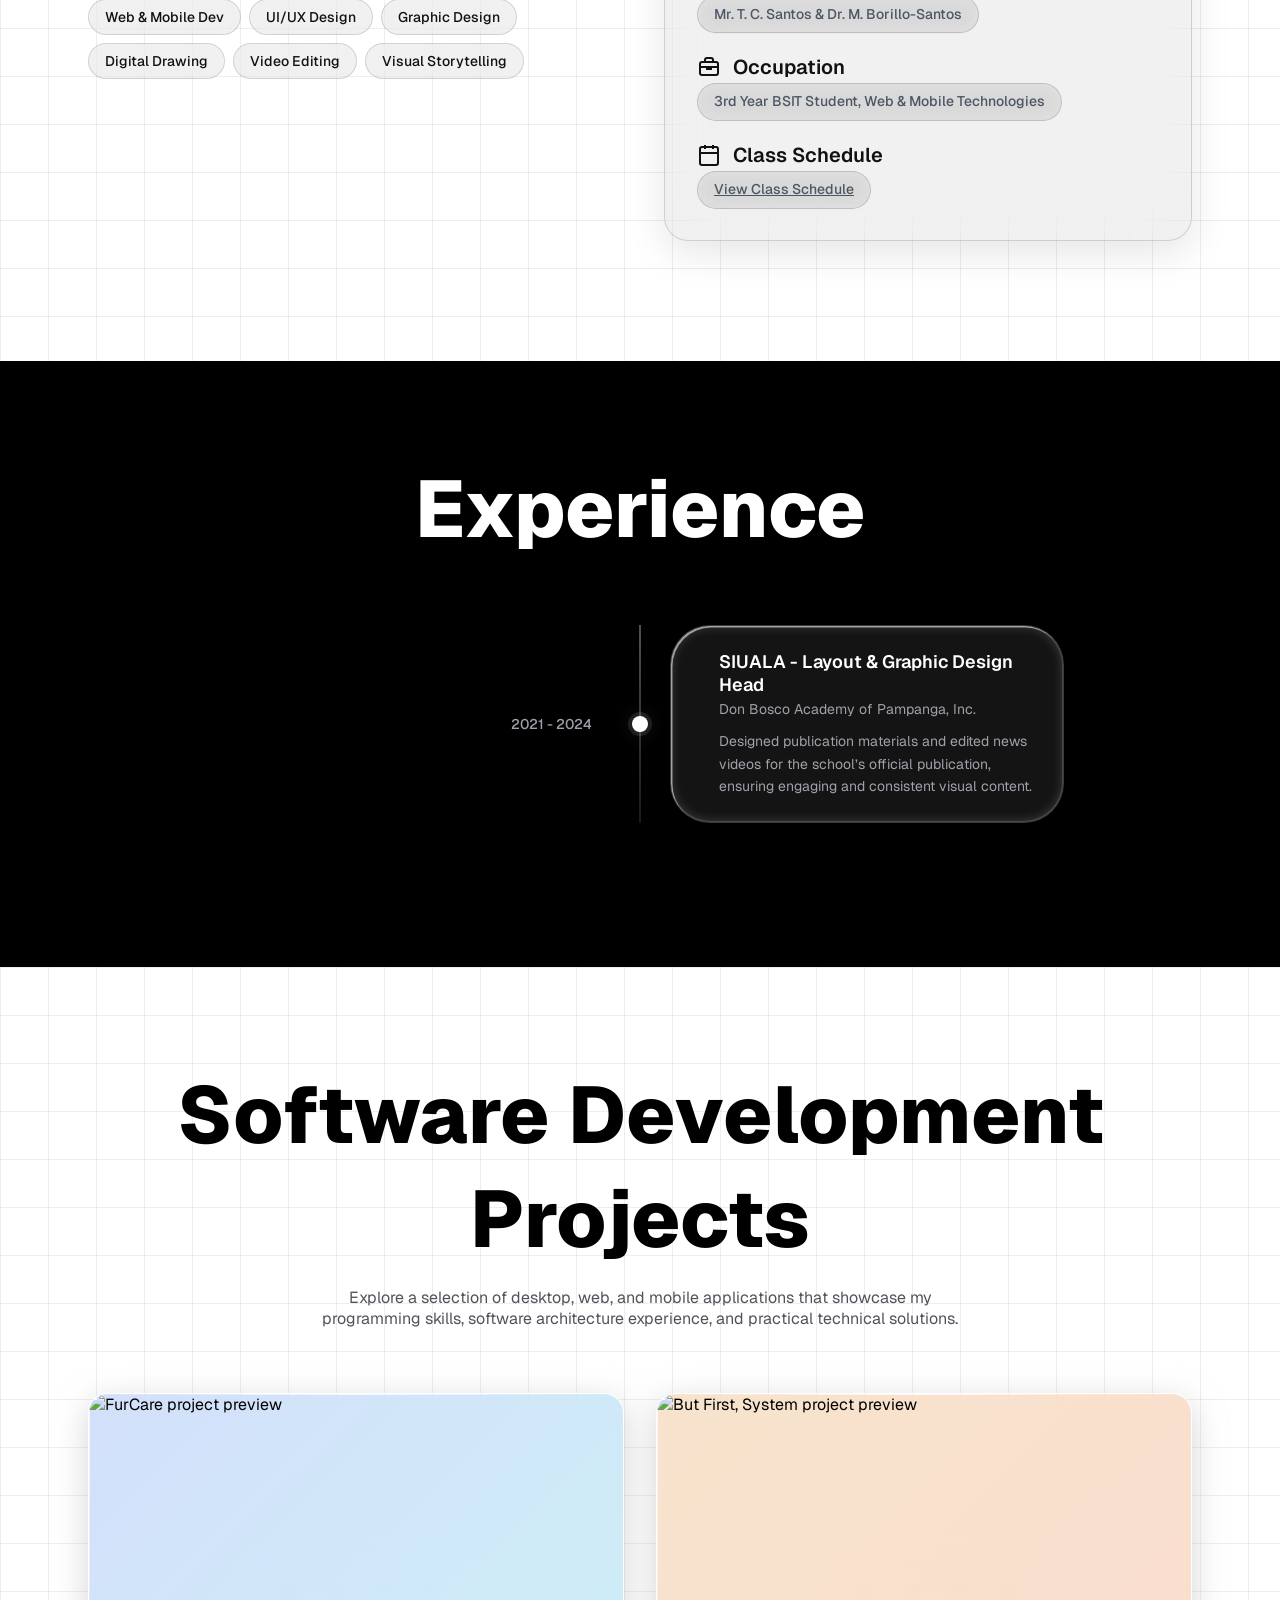
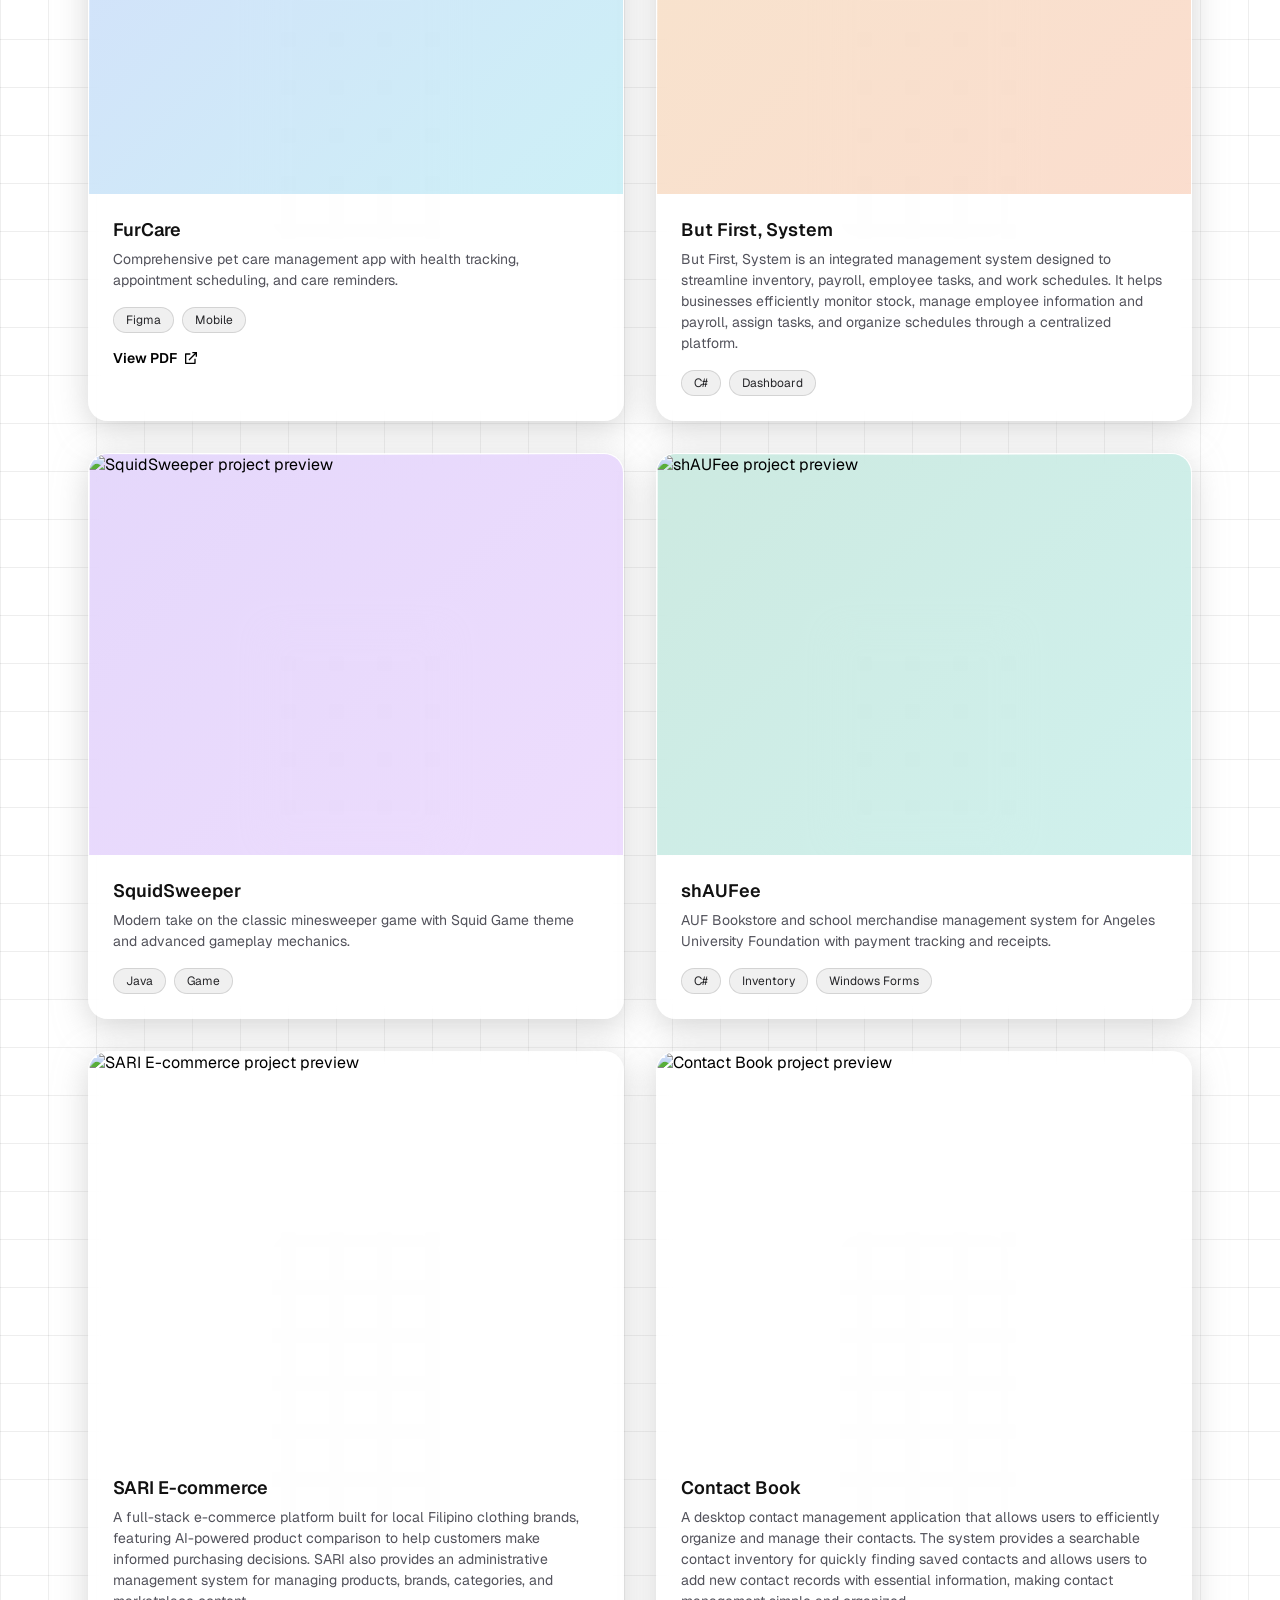
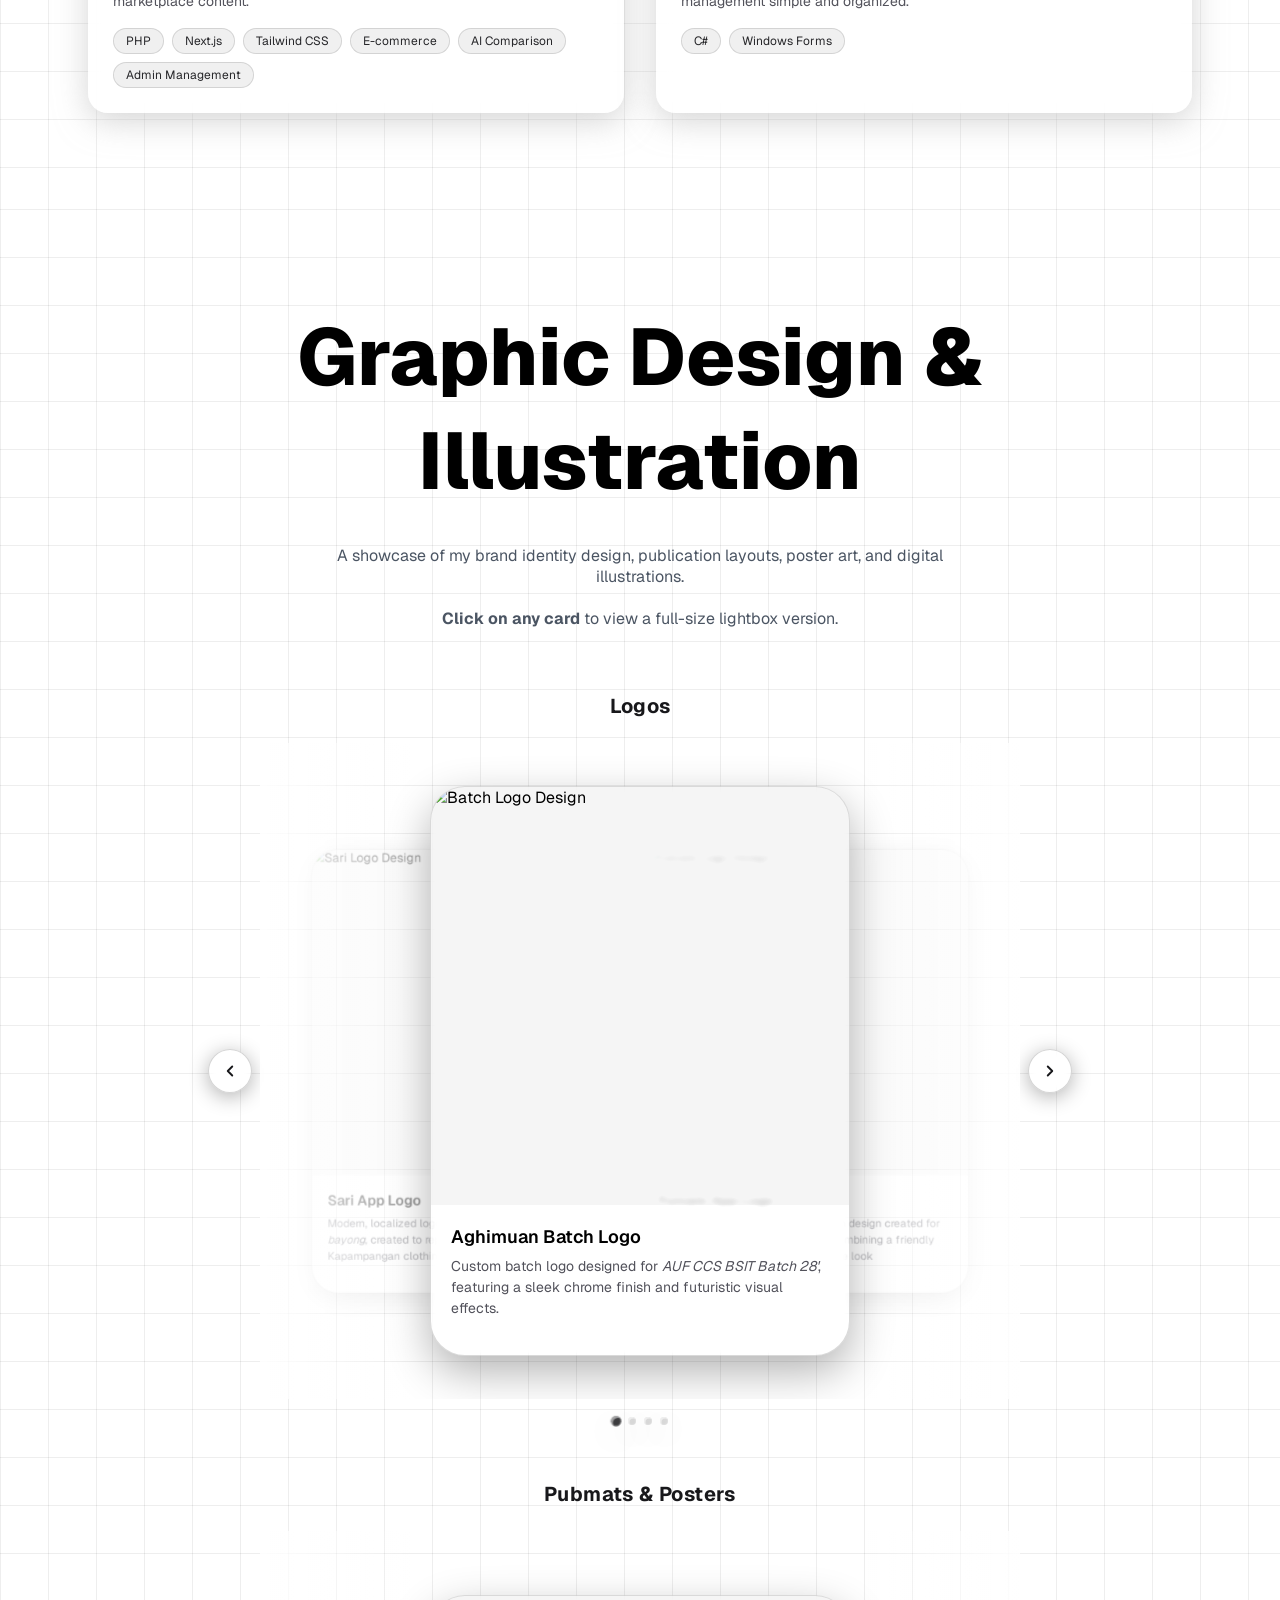
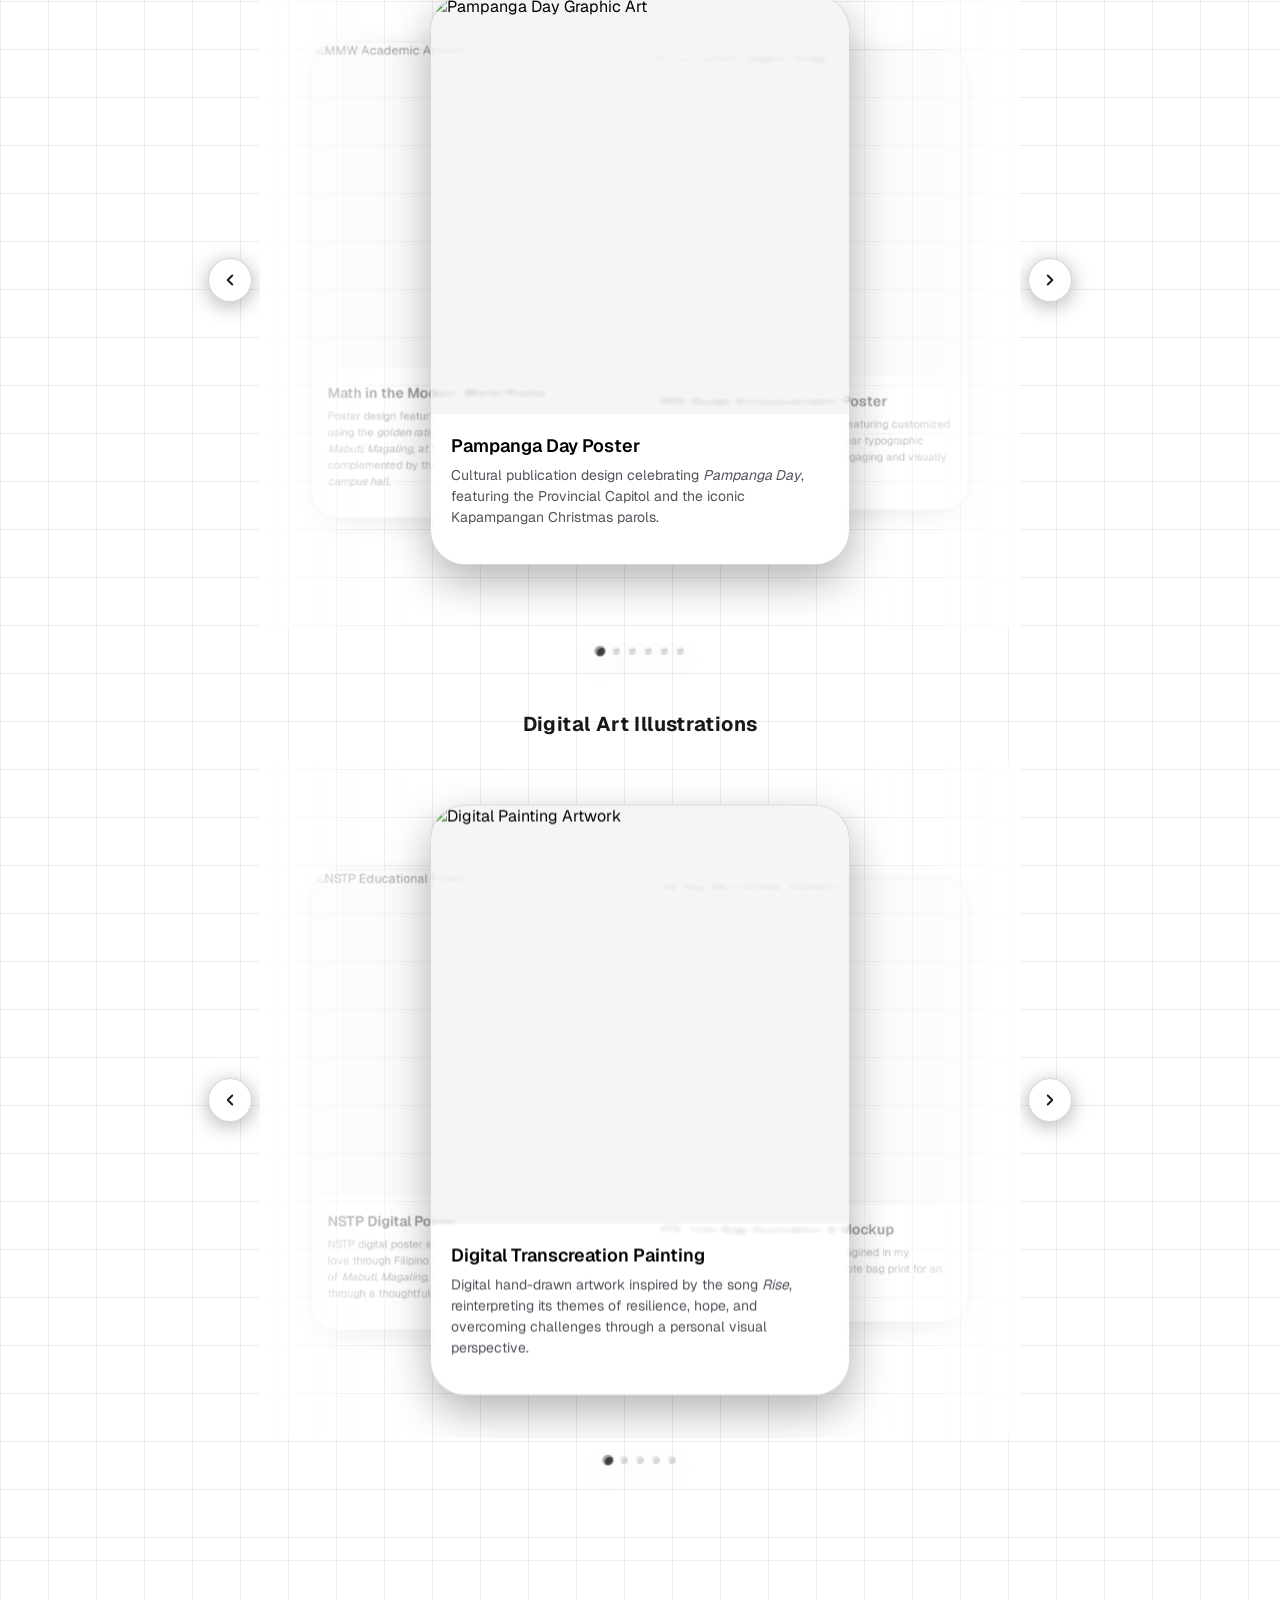
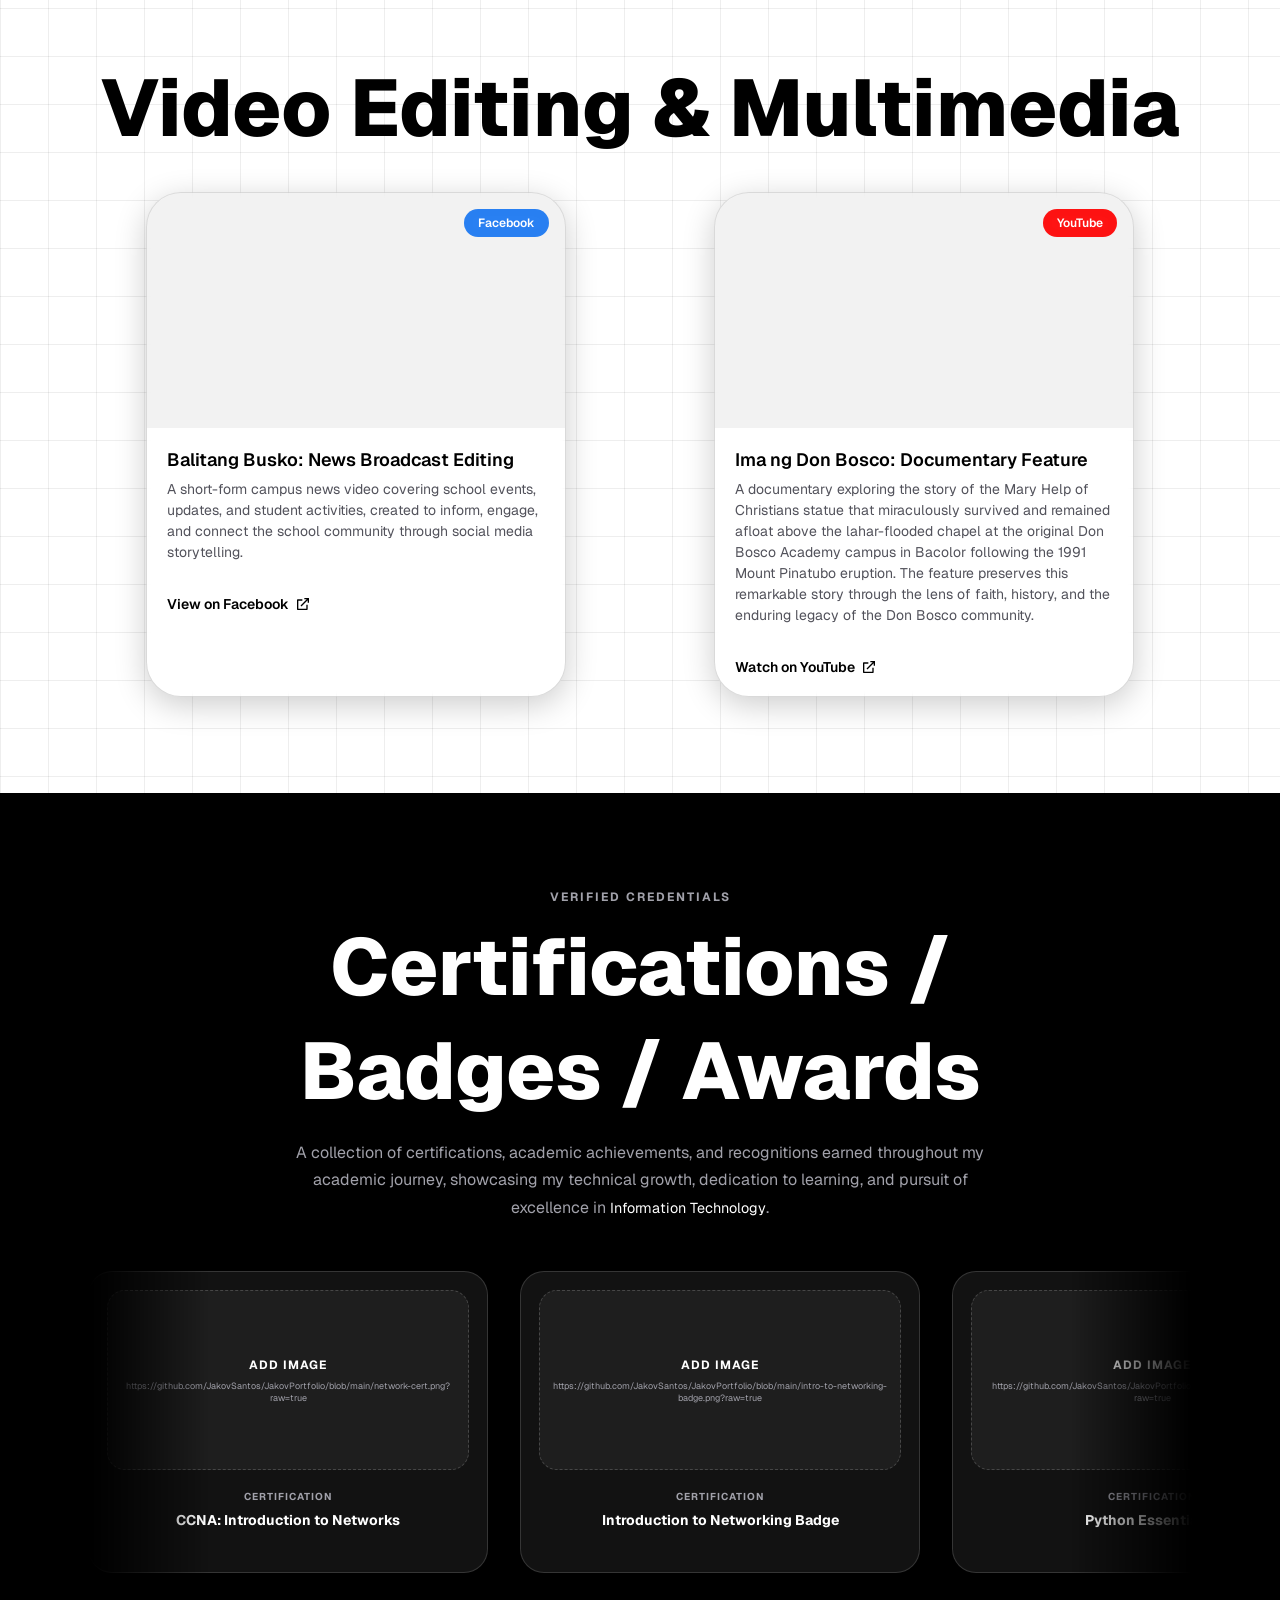
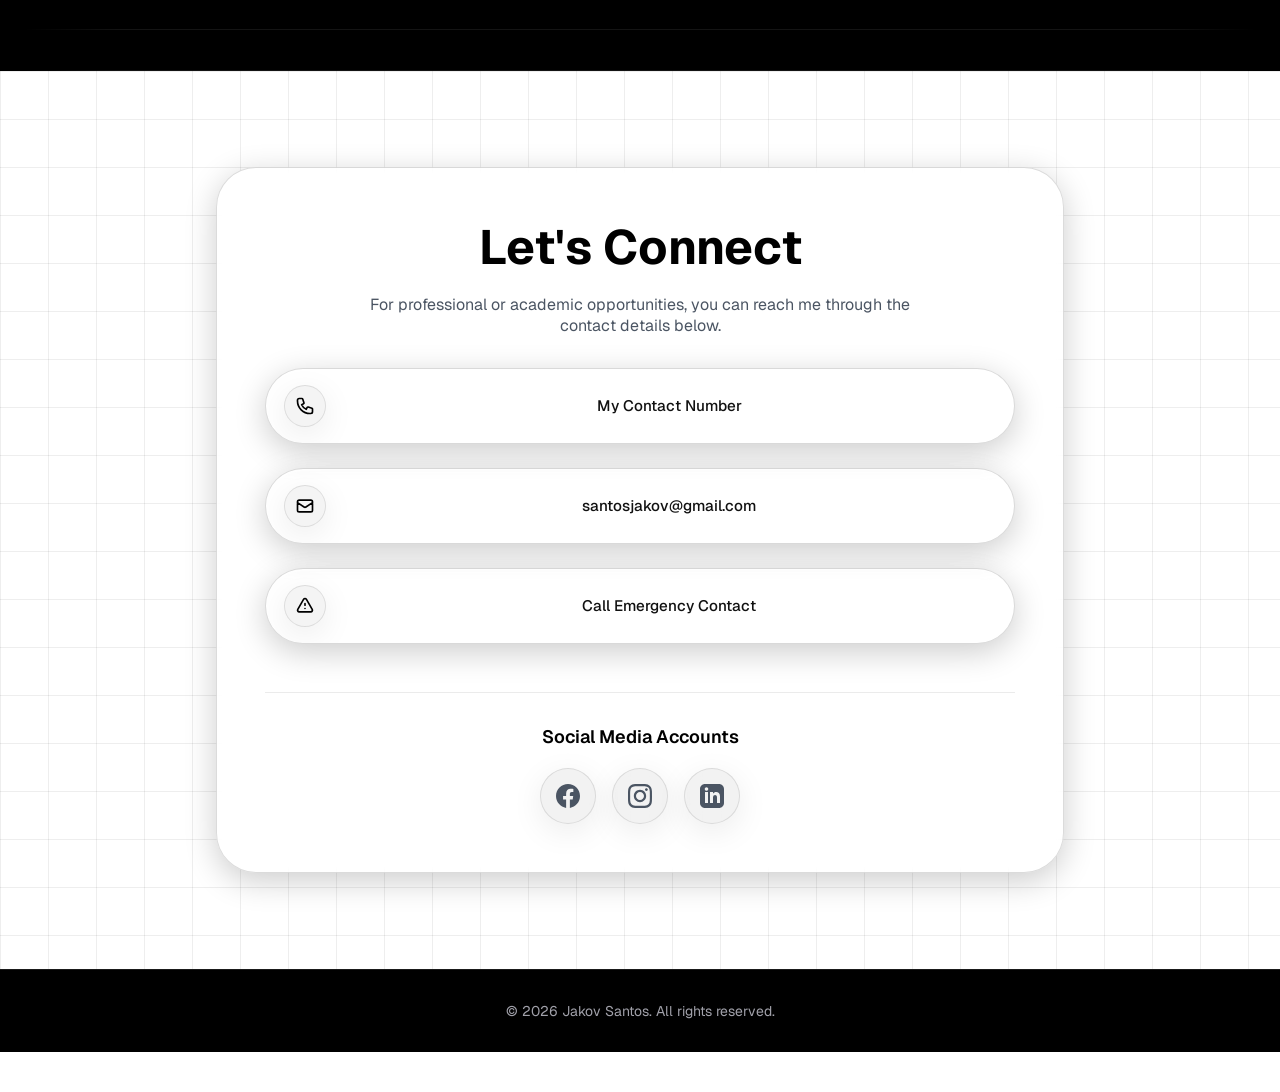
==== commit 0df60b6d: "Fix closing tag in creative card description" ====
--- a/index.html
+++ b/index.html
@@ -3453,7 +3453,7 @@
                     <h3>Aghimuan Batch Logo</h3>
                     <p>Custom batch logo designed for <i>AUF CCS BSIT Batch 28'</i>, featuring a sleek chrome finish and
                       futuristic visual effects.
-                      .</p>
+                      </p>
                   </div>
                 </article>
                 <article class="creative-card carousel-slide glass-card-light-strong">
